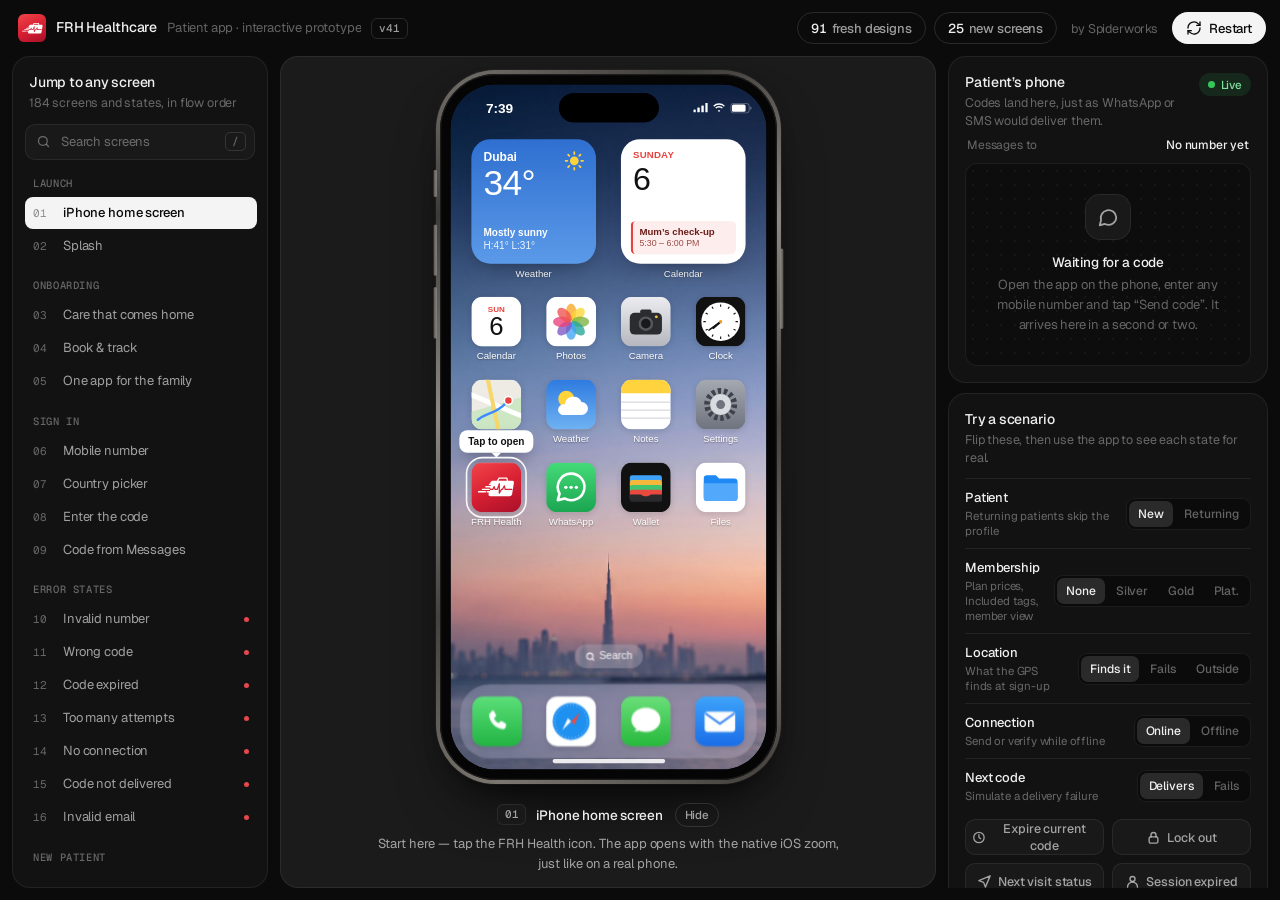
==== index.html @ a9e59762 "Publish FRH prototype Final v41" ====
<!doctype html>
<html lang="en">
<head>
<meta charset="utf-8">
<meta http-equiv="cache-control" content="no-cache, no-store, must-revalidate">
<meta http-equiv="pragma" content="no-cache">
<meta name="viewport" content="width=device-width, initial-scale=1">
<title>FRH Healthcare — Final v41</title>
<meta name="description" content="Final interactive prototype of the FRH Healthcare patient app: the agency design with the necessary items from the client dev-team spec.">
<link rel="icon" href="data:image/svg+xml,%3Csvg xmlns=%22http://www.w3.org/2000/svg%22 viewBox=%220 0 48 48%22%3E%3Crect width=%2248%22 height=%2248%22 rx=%2211%22 fill=%22%23D71F32%22/%3E%3Cg transform=%22translate(5.2 12.6) scale(0.192)%22%3E%3Cpath fill=%22%23fff%22 fill-rule=%22evenodd%22 d=%22M157.39 9.79 L156.94 9.01 L156.3 8.37 L155.73 8.01 L155.31 7.83 L154.43 7.66 L112.8 7.65 L112.14 7.71 L111.5 7.9 L110.91 8.21 L110.56 8.48 L109.97 9.13 L100.57 24.7 L79.36 24.7 L77.84 24.8 L76.32 25.09 L75.56 25.31 L74.82 25.58 L73.36 26.24 L71.98 27.08 L71.32 27.55 L70.09 28.62 L69.51 29.2 L68.48 30.45 L68.02 31.11 L67.22 32.5 L66.6 33.96 L66.36 34.7 L66.02 36.2 L65.25 41 L61.5 41.01 L60.78 41.13 L60.09 41.39 L59.28 41.93 L58.63 42.67 L58.2 43.54 L58.01 44.5 L58.03 45.24 L58.13 45.72 L58.29 46.19 L58.63 46.83 L59.1 47.4 L59.47 47.73 L60.31 48.21 L60.78 48.37 L61.5 48.49 L67.33 48.52 L68.11 48.76 L68.65 49.12 L68.98 49.48 L69.31 50.04 L69.48 50.67 L69.49 51.16 L69.41 51.65 L69.17 52.25 L68.88 52.65 L68.39 53.08 L67.8 53.37 L67 53.5 L42.9 53.5 L42.12 53.58 L41.37 53.8 L40.68 54.17 L39.89 54.86 L39.44 55.5 L39.11 56.21 L38.91 57.24 L38.93 58.02 L39.2 59.03 L39.73 59.94 L40.46 60.67 L41.37 61.2 L42.38 61.47 L61.97 61.5 L61.96 61.55 L64.05 61.55 L64.66 61.61 L65.26 61.79 L65.62 61.97 L66.13 62.33 L66.55 62.78 L66.78 63.12 L67.03 63.69 L67.17 64.29 L67.19 64.91 L67.09 65.52 L66.96 65.91 L66.67 66.45 L66.28 66.93 L65.8 67.32 L65.26 67.61 L64.66 67.79 L64.05 67.85 L77.05 67.85 L83.89 54.23 L84.45 53.61 L85.15 53.16 L85.53 53 L86.15 52.87 L86.98 52.89 L87.58 53.04 L88.32 53.43 L88.93 54 L89.37 54.7 L93.34 67.85 L101.25 67.85 L111.09 39.28 L111.51 38.57 L111.93 38.12 L112.26 37.88 L112.8 37.59 L113.19 37.46 L113.6 37.38 L114.21 37.36 L114.82 37.46 L115.4 37.68 L115.75 37.88 L116.23 38.28 L116.62 38.75 L116.91 39.3 L117.09 39.89 L117.14 40.29 L117.15 79.3 L122.76 69.44 L123.26 68.78 L123.57 68.51 L124.1 68.18 L124.68 67.96 L125.09 67.88 L129.12 67.85 L138.33 50.82 L138.86 50.19 L139.36 49.81 L139.91 49.54 L140.72 49.36 L141.34 49.37 L141.75 49.44 L142.14 49.56 L142.7 49.85 L143.03 50.09 L143.46 50.54 L143.8 51.06 L143.96 51.44 L147.54 67.85 L180.91 67.88 L181.71 68.09 L182.42 68.5 L182.87 68.92 L183.12 69.25 L183.48 69.99 L183.64 70.79 L183.59 71.61 L183.41 72.21 L183.23 72.58 L182.73 73.23 L182.25 73.62 L181.71 73.91 L181.11 74.09 L180.5 74.15 L145 74.15 L144.19 74.05 L143.62 73.83 L142.94 73.39 L142.4 72.78 L142.03 72.06 L139.72 61.49 L133.77 72.5 L133.42 73.02 L133.12 73.33 L132.61 73.71 L132.24 73.9 L131.63 74.09 L131 74.15 L127.33 74.15 L116.63 92.93 L116.09 93.56 L115.41 94.02 L114.63 94.29 L113.8 94.34 L113.19 94.25 L112.61 94.03 L112.09 93.7 L111.78 93.43 L111.38 92.95 L111.18 92.6 L110.96 92.02 L110.86 91.41 L110.85 59.33 L106.41 72.22 L105.99 72.93 L105.41 73.5 L104.89 73.83 L104.11 74.09 L103.5 74.15 L91 74.15 L90.2 74.05 L89.46 73.75 L88.96 73.4 L88.54 72.97 L88.05 72.1 L85.77 64.51 L81.72 72.59 L81.07 73.38 L80.2 73.91 L79.61 74.09 L79 74.15 L59.95 74.15 L62.49 74.19 L63.06 74.28 L63.92 74.67 L64.62 75.32 L64.92 75.81 L65.12 76.34 L65.21 76.91 L65.2 77.48 L65.07 78.04 L64.83 78.56 L64.5 79.03 L64.08 79.42 L63.24 79.87 L62.49 80.01 L49.48 80.03 L48.47 80.3 L47.78 80.67 L47.17 81.17 L46.67 81.78 L46.3 82.47 L46.08 83.22 L46 84 L46.08 84.78 L46.41 85.77 L46.83 86.44 L47.36 87.01 L48 87.46 L48.96 87.86 L49.74 87.99 L57.73 88 L56.42 96.35 L56.38 97.84 L56.43 98.58 L56.53 99.3 L56.89 100.69 L57.43 101.99 L58.15 103.18 L59.05 104.25 L60.1 105.16 L60.67 105.56 L61.28 105.91 L62.58 106.49 L63.97 106.88 L64.69 107 L66.17 107.1 L169.02 107.1 L170.54 107 L172.06 106.71 L172.82 106.49 L174.3 105.91 L175.72 105.16 L176.4 104.72 L177.69 103.73 L178.3 103.18 L179.4 101.99 L179.9 101.35 L180.78 100 L181.16 99.3 L181.78 97.84 L182.03 97.1 L182.36 95.6 L191.87 36.2 L191.96 35.45 L192.01 33.96 L191.85 32.5 L191.7 31.8 L191.25 30.45 L190.95 29.81 L190.23 28.62 L189.33 27.55 L188.29 26.64 L187.1 25.89 L185.81 25.31 L184.42 24.92 L183.69 24.8 L182.21 24.7 L161.37 24.7ZM114.75 14.55 L151.54 14.55 L154.23 24.7 L108.63 24.7ZM61.14 73.97 L62.08 73.69 L62.58 73.38 L63.01 72.98 L63.35 72.5 L63.59 71.96 L63.75 71 L63.69 70.41 L63.52 69.85 L63.24 69.33 L62.87 68.88 L62.08 68.31 L61.53 68.1 L60.95 68.01 L23.05 68.01 L22.1 68.23 L21.58 68.51 L21.13 68.88 L20.76 69.33 L20.48 69.85 L20.26 70.8 L20.28 71.39 L20.41 71.96 L20.65 72.5 L20.99 72.98 L21.42 73.38 L21.92 73.69 L22.47 73.9 L23.05 73.99ZM40.02 87.97 L40.54 87.86 L41.27 87.59 L41.94 87.17 L42.51 86.64 L42.96 86 L43.29 85.29 L43.47 84.52 L43.5 84 L43.47 83.48 L43.29 82.71 L42.96 82 L42.51 81.36 L41.94 80.83 L41.27 80.41 L40.54 80.14 L40.02 80.03 L3.74 80.01 L2.96 80.14 L2.47 80.3 L1.78 80.67 L1.36 80.99 L0.83 81.56 L0.41 82.23 L0.21 82.71 L0.03 83.48 L0.01 84.26 L0.14 85.04 L0.41 85.77 L0.83 86.44 L1.36 87.01 L2 87.46 L2.71 87.79 L3.48 87.97Z%22/%3E%3C/g%3E%3C/svg%3E">
<link rel="preconnect" href="https://fonts.googleapis.com">
<link rel="preconnect" href="https://fonts.gstatic.com" crossorigin>
<link href="https://fonts.googleapis.com/css2?family=Plus+Jakarta+Sans:wght@400;500;600;700;800&family=Geist:wght@400;500;600&family=Geist+Mono:wght@400;500&display=swap" rel="stylesheet">
<link rel="stylesheet" href="css/page.css?f=19">
<link rel="stylesheet" href="css/phone.css?f=19">
<link rel="stylesheet" href="css/app.css?f=19">
<link rel="stylesheet" href="css/flows.css?f=19">
<link rel="stylesheet" href="css/book.css?f=19">
<link rel="stylesheet" href="css/profile.css?f=19">
<link rel="stylesheet" href="css/chat.css?f=19">
<link rel="stylesheet" href="css/system.css?f=19">
<link rel="stylesheet" href="css/dev-auth.css?f=19">
<link rel="stylesheet" href="css/dev-home.css?f=19">
<link rel="stylesheet" href="css/dev-book.css?f=19">
<link rel="stylesheet" href="css/dev-appt.css?f=19">
<link rel="stylesheet" href="css/dev-profile.css?f=19">
<link rel="stylesheet" href="css/dev-member.css?f=19">
<link rel="stylesheet" href="css/dev-changes.css?f=20">
<link rel="stylesheet" href="css/theme-hers.css?f=19">
<link rel="stylesheet" href="css/v15-nav.css?f=19">
<link rel="stylesheet" href="css/v17-voice.css?f=20">
<link rel="stylesheet" href="css/v18-tour.css?f=21">
<link rel="stylesheet" href="css/v19-island.css?f=23">
<link rel="stylesheet" href="css/v20-service.css?f=24">
<link rel="stylesheet" href="css/v21-service.css?f=25">
<link rel="stylesheet" href="css/v22-service.css?f=26">
<link rel="stylesheet" href="css/v24.css?f=28">
<link rel="stylesheet" href="css/v25.css?f=29">
<link rel="stylesheet" href="css/v26.css?f=30">
<link rel="stylesheet" href="css/v27.css?f=31">
<link rel="stylesheet" href="css/v28.css?f=32">
<link rel="stylesheet" href="css/v29.css?f=33">
<link rel="stylesheet" href="css/v30.css?f=34">
<link rel="stylesheet" href="css/v31.css?f=35">
<link rel="stylesheet" href="css/v32.css?f=36">
<link rel="stylesheet" href="css/v33.css?f=37">
<link rel="stylesheet" href="css/v35.css?f=41">
<link rel="stylesheet" href="css/v38.css?f=47">
<link rel="stylesheet" href="css/v39.css?f=49">
<link rel="stylesheet" href="css/v40.css?f=51">
<link rel="stylesheet" href="css/v41.css?f=52">
<link rel="stylesheet" href="css/v34-shell.css?f=44">
</head>
<body>
<header class="topbar">
  <div class="tb-brand">
    <span id="tbIcon"></span>
    <div class="tb-titles">
      <strong>FRH Healthcare</strong>
      <span>Patient app · interactive prototype</span>
    </div>
    <span class="tb-ver">v41</span>
  </div>
  <div class="tb-right">
    <button type="button" id="v24CountBtn" class="tb-chip tb-new" title="Fresh designs to make, excluding duplicates and states"><b>89</b> fresh designs</button>
    <button type="button" id="newScrBtn" class="tb-chip tb-new" title="Every screen and pop-up added after the client dev-team PDF"><b>25</b> new screens</button>
    <span class="tb-meta">by Spiderworks</span>
    <button class="tb-btn" id="restartBtn" type="button"></button>
  </div>
</header>

<main class="stage">
  <aside class="panel-l" id="panelL" aria-label="Screen index"></aside>

  <section class="device-col" aria-label="iPhone prototype">
    <div class="device-fit" id="deviceFit">
      <div class="iphone" id="iphone">
        <span class="hw hw-action"></span><span class="hw hw-volup"></span><span class="hw hw-voldn"></span><span class="hw hw-power"></span>
        <div class="bezel">
          <div class="screen" id="screen">
            <div class="ios-home" id="iosHome"></div>
            <div class="app" id="app"></div>
            <div class="launch" id="launch"></div>
            <div class="sheet-layer" id="sheetLayer"></div>
            <div class="toast" id="toast" role="status" aria-live="polite"></div>
            <div class="kb" id="kb"></div>
            <div class="banner" id="banner" role="button" tabindex="0" aria-label="Incoming message notification"></div>
            <div class="statusbar light" id="statusbar"></div>
            <div class="island"></div>
            <button class="home-ind light" id="homeInd" type="button" aria-label="Go to the iPhone home screen" title="Home screen"></button>
          </div>
        </div>
      </div>
    </div>
    <div class="caption" id="caption"></div>
  </section>

  <aside class="panel" id="panel" aria-label="Prototype controls"></aside>
</main>

<script src="js/icons.js?f=52"></script>
<script src="js/data.js?f=19"></script>
<script src="js/data-book.js?f=19"></script>
<script src="js/data-profile.js?f=19"></script>
<script src="js/data-chat.js?f=19"></script>
<script src="js/core.js?f=43"></script>
<script src="js/screens.js?f=19"></script>
<script src="js/screens-home.js?f=19"></script>
<script src="js/screens-appt.js?f=19"></script>
<script src="js/screens-book.js?f=19"></script>
<script src="js/screens-profile.js?f=19"></script>
<script src="js/screens-chat.js?f=19"></script>
<script src="js/dev-changes.js?f=19"></script>
<script src="js/dev-auth.js?f=19"></script>
<script src="js/dev-home.js?f=19"></script>
<script src="js/dev-book.js?f=36"></script>
<script src="js/dev-appt.js?f=48"></script>
<script src="js/dev-profile.js?f=37"></script>
<script src="js/dev-member.js?f=19"></script>
<script src="js/v15-nav.js?f=19"></script>
<script src="js/v17-voice.js?f=36"></script>
<script src="js/v18-tour.js?f=27"></script>
<script src="js/v19-island.js?f=23"></script>
<script src="js/theme-hers.js?f=19"></script>
<script src="js/v35-notifs.js?f=41"></script>
<script src="js/v38-doctors.js?f=47"></script>
<script src="js/v39-cards.js?f=49"></script>
<script src="js/v40-loc.js?f=51"></script>
<script src="js/panel.js?f=51"></script>
<script src="js/new-screens.js?f=19"></script>
<script src="js/v24-count.js?f=50"></script>
</body>
</html>
---- css/page.css ----
/* ============ Tokens ============ */
:root{
  --red:#D71F32; --red-700:#B3142A; --red-800:#8C1024; --red-900:#5E0C19;
  --red-50:#FFF4F3; --red-100:#FFE4E1; --red-200:#FFC9C4; --red-300:#FF9E96;
  --ink:#1C1214; --ink-2:#4A3B3E; --muted:#7A6A6D; --line:#EEE3E1; --bg:#FFFAF8;
  --ok:#12805A; --ok-bg:#E7F5EE;
  --warn:#8A5300; --warn-bg:#FFF5E3; --warn-line:#F2D59E;
  --wa:#1FA855; --wa-bg:#E6F6EC;
  --font:"Plus Jakarta Sans",-apple-system,BlinkMacSystemFont,"Segoe UI",Roboto,Helvetica,Arial,sans-serif;
  --ios:-apple-system,BlinkMacSystemFont,"SF Pro Text","SF Pro Display","Segoe UI",Roboto,Helvetica,Arial,sans-serif;
  --page:#F4EFEC;
  --r-hero:26px; --r-card:20px; --r-mid:14px; --r-sm:10px;
}
*{box-sizing:border-box}
html,body{margin:0}
body{
  font-family:var(--font);color:var(--ink);background:var(--page);min-height:100vh;
  -webkit-font-smoothing:antialiased;-moz-osx-font-smoothing:grayscale;
  background-image:
    radial-gradient(1100px 620px at 18% -12%,#fff 0%,rgba(255,255,255,0) 62%),
    radial-gradient(900px 520px at 108% 108%,#F6E1DD 0%,rgba(246,225,221,0) 62%);
  background-attachment:fixed;
}
button{font:inherit;color:inherit}
:focus-visible{outline:2px solid var(--red);outline-offset:2px}

/* FRH app icon (used in top bar, iOS home, onboarding) */
.frh-appicon{display:inline-grid;place-items:center;flex:none;border-radius:22.5%;background:linear-gradient(155deg,#F2464A 0%,#D71F32 52%,#A8102A 100%);box-shadow:inset 0 1px 0 rgba(255,255,255,.25)}
.frh-appicon svg{display:block}

/* ============ Top bar ============ */
.topbar{height:68px;display:flex;align-items:center;justify-content:space-between;gap:16px;padding:0 28px;max-width:1320px;margin:0 auto}
.tb-brand{display:flex;align-items:center;gap:12px;min-width:0}
.tb-brand .frh-appicon{box-shadow:0 6px 14px -6px rgba(215,31,50,.6),inset 0 1px 0 rgba(255,255,255,.25)}
.tb-titles{display:flex;flex-direction:column;line-height:1.25;min-width:0}
.tb-titles strong{font-size:16px;font-weight:800;letter-spacing:-.01em}
.tb-titles span{font-size:13px;color:var(--muted);white-space:nowrap;overflow:hidden;text-overflow:ellipsis}
.tb-right{display:flex;align-items:center;gap:12px;flex:none}
.tb-chip{display:inline-flex;align-items:center;gap:8px;height:30px;padding:0 12px;border-radius:99px;background:#fff;border:1px solid rgba(28,18,20,.08);font-size:12.5px;font-weight:700}
.dot-live{width:8px;height:8px;border-radius:50%;background:var(--wa);box-shadow:0 0 0 3px rgba(31,168,85,.18)}
.tb-meta{font-size:12.5px;color:var(--muted)}
.tb-btn{display:inline-flex;align-items:center;gap:8px;height:36px;padding:0 14px;border-radius:12px;border:1px solid rgba(28,18,20,.12);background:#fff;font-weight:700;font-size:13.5px;cursor:pointer;transition:border-color .2s,transform .15s}
.tb-btn:hover{border-color:rgba(28,18,20,.28)}
.tb-btn:active{transform:scale(.97)}

/* ============ Stage ============ */
.stage{display:grid;grid-template-columns:minmax(0,1fr) 404px;gap:36px;max-width:1320px;margin:0 auto;padding:4px 28px 48px;align-items:start}
.device-col{display:flex;flex-direction:column;align-items:center;position:sticky;top:10px}
.device-fit{position:relative;width:calc(429px * var(--s,1));height:calc(888px * var(--s,1))}
.caption{margin-top:16px;max-width:470px;text-align:center;min-height:70px;padding:0 8px}
.cap-top{display:inline-flex;align-items:center;gap:8px;font-size:13px;font-weight:800;color:var(--ink)}
.cap-num{font-variant-numeric:tabular-nums;color:var(--red);background:var(--red-50);border-radius:6px;padding:2px 6px;font-size:11.5px}
.cap-note{margin:6px 0 0;font-size:13.5px;line-height:1.55;color:var(--ink-2)}

/* ============ Panel ============ */
.panel{display:flex;flex-direction:column;gap:16px;padding-top:4px}
.card{background:#fff;border-radius:22px;border:1px solid rgba(28,18,20,.07);box-shadow:0 1px 2px rgba(28,18,20,.04),0 18px 40px -26px rgba(60,20,25,.28);padding:18px}
.card-h{display:flex;align-items:center;gap:11px;margin-bottom:14px}
.card-h h2{font-size:15px;margin:0;font-weight:800;letter-spacing:-.01em}
.card-h p{margin:2px 0 0;font-size:12.5px;color:var(--muted);line-height:1.4}
.card-ic{width:36px;height:36px;border-radius:12px;display:grid;place-items:center;flex:none}
.card-ic.green{background:var(--wa-bg);color:#137A3E}
.card-ic.red{background:var(--red-50);color:var(--red)}
.card-ic.ink{background:#F3EEEC;color:var(--ink-2)}
.card-h .live{margin-left:auto;display:inline-flex;align-items:center;gap:6px;font-size:11.5px;font-weight:800;color:#137A3E;background:var(--wa-bg);padding:4px 9px;border-radius:99px}
.card-h .live i{width:7px;height:7px;border-radius:50%;background:var(--wa);animation:blink 1.6s ease-in-out infinite}
@keyframes blink{50%{opacity:.25}}

/* Inbox */
.inbox-to{display:flex;align-items:center;justify-content:space-between;font-size:12px;color:var(--muted);margin:-4px 0 10px;padding:0 2px}
.inbox-to b{color:var(--ink);font-weight:700;font-variant-numeric:tabular-nums}
.thread{border-radius:16px;padding:12px;min-height:200px;max-height:372px;overflow:auto;display:flex;flex-direction:column;gap:10px;
  background:#F3ECE5 radial-gradient(rgba(120,90,70,.08) 1px,transparent 1.2px) 0 0/14px 14px;scroll-behavior:smooth}
.thread-empty{margin:auto;text-align:center;color:var(--muted);font-size:13px;line-height:1.55;padding:18px 14px;max-width:290px}
.thread-empty .te-ic{width:46px;height:46px;border-radius:15px;background:#fff;display:grid;place-items:center;margin:0 auto 12px;color:var(--ink-2);box-shadow:0 8px 18px -12px rgba(0,0,0,.35)}
.thread-empty b{display:block;color:var(--ink);font-size:13.5px;margin-bottom:2px}
.thread-day{align-self:center;font-size:11px;font-weight:700;color:#8D7C77;background:rgba(255,255,255,.75);padding:3px 9px;border-radius:7px}
.msg{background:#fff;border-radius:4px 16px 16px 16px;padding:10px 12px 12px;box-shadow:0 1px 1px rgba(0,0,0,.07),0 6px 14px -12px rgba(0,0,0,.3);position:relative;animation:msgIn .5s cubic-bezier(.2,.9,.3,1.15) both}
@keyframes msgIn{from{opacity:0;transform:translateY(10px) scale(.97)}to{opacity:1;transform:none}}
.msg-meta{display:flex;align-items:center;gap:6px;font-size:11.5px;color:var(--muted);margin-bottom:6px}
.ch-tag{display:inline-flex;align-items:center;gap:4px;height:20px;padding:0 7px;border-radius:6px;font-weight:800;font-size:10.5px;letter-spacing:.02em}
.ch-tag.wa{background:var(--wa-bg);color:#137A3E}
.ch-tag.sms{background:#EAF0FA;color:#2F5597}
.msg-from{font-weight:700;color:var(--ink);font-size:12px}
.msg-time{margin-left:auto;font-variant-numeric:tabular-nums}
.msg-body{font-size:13px;line-height:1.5;color:var(--ink-2)}
.msg-body strong{color:var(--ink)}
.msg-foot{font-size:11.5px;color:var(--muted);margin-top:4px}
.msg-code{display:flex;align-items:center;justify-content:space-between;gap:10px;margin:10px 0 0;padding:10px 12px;border-radius:12px;background:var(--red-50);border:1px solid #FBE0DC}
.msg-code b{font-size:27px;letter-spacing:.24em;font-weight:800;font-variant-numeric:tabular-nums;color:var(--ink);line-height:1}
.msg-exp{font-size:11.5px;color:var(--muted);text-align:right;font-variant-numeric:tabular-nums;white-space:nowrap}
.msg-exp .bar{display:block;width:74px;height:3px;border-radius:2px;background:#F0DCD9;overflow:hidden;margin:5px 0 0 auto}
.msg-exp .bar i{display:block;height:100%;background:var(--red);transform-origin:left;transition:transform 1s linear}
.msg-actions{display:flex;gap:8px;margin-top:10px}
.mbtn{flex:1;height:36px;border-radius:10px;border:1px solid var(--line);background:#fff;font-weight:700;font-size:12.5px;display:inline-flex;align-items:center;justify-content:center;gap:6px;cursor:pointer;transition:background .2s,transform .15s}
.mbtn:hover{background:#FCF8F7}
.mbtn:active{transform:scale(.97)}
.mbtn.primary{background:var(--red);border-color:var(--red);color:#fff}
.mbtn.primary:hover{background:var(--red-700)}
.mbtn:disabled{opacity:.4;cursor:default;transform:none}
.msg.dim{opacity:.6}
.msg.dim .msg-code b{text-decoration:line-through;text-decoration-thickness:2px;color:var(--muted)}
.msg-state{font-size:10.5px;font-weight:800;padding:2px 7px;border-radius:6px;background:#F1ECEA;color:var(--muted);letter-spacing:.02em}
.msg-state.used{background:var(--ok-bg);color:var(--ok)}
.msg-state.expired{background:var(--warn-bg);color:var(--warn)}
.msg.sys{align-self:center;background:#FFF5E3;color:var(--warn);font-size:12px;font-weight:700;border-radius:10px;padding:7px 11px;display:flex;align-items:center;gap:6px}
.msg.sys.bad{background:#FDECEA;color:var(--red-800)}
.msg.pending{align-self:flex-start;display:flex;gap:4px;padding:12px 14px}
.msg.pending i{width:7px;height:7px;border-radius:50%;background:#C9BAB6;animation:typing 1s infinite}
.msg.pending i:nth-child(2){animation-delay:.15s}.msg.pending i:nth-child(3){animation-delay:.3s}
@keyframes typing{0%,60%,100%{transform:none;opacity:.5}30%{transform:translateY(-4px);opacity:1}}

/* Scenarios */
.scn-row{display:flex;align-items:center;justify-content:space-between;gap:12px;padding:10px 0;border-top:1px solid #F3ECEA}
.scn-row:first-of-type{border-top:0;padding-top:2px}
.scn-lbl{font-size:13px;font-weight:700}
.scn-lbl small{display:block;font-weight:500;color:var(--muted);font-size:11.5px;margin-top:1px}
.seg{display:inline-flex;background:#F4EEEC;border-radius:10px;padding:3px;gap:2px;flex:none}
.seg button{border:0;background:transparent;height:28px;padding:0 10px;border-radius:8px;font-size:12.5px;font-weight:700;color:var(--muted);cursor:pointer;transition:background .2s,color .2s}
.seg button.on{background:#fff;color:var(--ink);box-shadow:0 1px 2px rgba(0,0,0,.08),0 2px 8px -4px rgba(0,0,0,.2)}
.seg button.on.bad{color:var(--red)}
.scn-actions{display:flex;gap:8px;margin-top:6px}
.scn-actions button{flex:1;height:36px;border-radius:10px;border:1px dashed #E2CFCB;background:#FFFBFA;font-size:12.5px;font-weight:700;cursor:pointer;display:inline-flex;align-items:center;justify-content:center;gap:6px;color:var(--ink-2);transition:background .2s,border-color .2s}
.scn-actions button:hover{background:var(--red-50);border-color:var(--red-200);color:var(--red-800)}
.scn-tip{margin:12px 0 0;font-size:12px;color:var(--muted);line-height:1.5;display:flex;gap:7px}
.scn-tip svg{flex:none;margin-top:1px;color:#B7A5A2}

/* Screen index */
.scr-group+.scr-group{margin-top:12px}
.scr-group h3{font-size:10.5px;letter-spacing:.09em;text-transform:uppercase;color:var(--muted);margin:0 0 7px;font-weight:800}
.scr-items{display:grid;grid-template-columns:1fr 1fr;gap:6px}
.scr-item{display:flex;align-items:center;gap:7px;text-align:left;border:1px solid #F0E6E4;background:#fff;border-radius:10px;padding:7px 9px;font-size:12.5px;font-weight:600;cursor:pointer;color:var(--ink-2);min-height:36px;line-height:1.25;transition:background .2s,border-color .2s,color .2s}
.scr-item .n{font-variant-numeric:tabular-nums;font-size:10.5px;font-weight:800;color:#B9A9AB;min-width:17px}
.scr-item .e{width:6px;height:6px;border-radius:50%;background:var(--red-300);margin-left:auto;flex:none}
.scr-item:hover{border-color:#E4CFCC;background:#FFFBFA}
.scr-item.on{background:var(--red);border-color:var(--red);color:#fff}
.scr-item.on .n{color:rgba(255,255,255,.72)}
.scr-item.on .e{background:#fff}

/* ============ Responsive ============ */
@media (max-width:1140px){
  .stage{grid-template-columns:minmax(0,1fr) 360px;gap:24px}
  .tb-meta{display:none}
}
@media (max-width:880px){
  .stage{grid-template-columns:1fr;padding:0 16px 40px}
  .device-col{position:static}
  .panel{max-width:540px;width:100%;margin:0 auto}
  .topbar{padding:0 16px}
  .tb-chip{display:none}
}
@media (prefers-reduced-motion:reduce){
  *,*::before,*::after{animation-duration:.01ms!important;animation-iteration-count:1!important;transition-duration:.01ms!important}
}
---- css/phone.css ----
/* ============ iPhone 15 Pro frame (393 x 852 pt screen) ============ */
.iphone{position:absolute;left:0;top:0;width:429px;height:888px;transform:scale(var(--s,1));transform-origin:0 0;border-radius:74px;padding:5px;
  background:linear-gradient(150deg,#77736e 0%,#3d3b38 16%,#8e8984 38%,#44413e 60%,#7b766f 82%,#3f3c39 100%);
  box-shadow:0 0 0 1px rgba(0,0,0,.35),0 60px 100px -46px rgba(80,20,30,.6),0 30px 60px -32px rgba(0,0,0,.4)}
.bezel{width:100%;height:100%;border-radius:69px;background:#050505;padding:13px;box-shadow:inset 0 0 0 1.5px #1d1d1d}
.screen{position:relative;width:393px;height:852px;border-radius:56px;overflow:hidden;background:#000;isolation:isolate;font-family:var(--ios);-webkit-user-select:none;user-select:none;cursor:default;-webkit-tap-highlight-color:transparent}
.hw{position:absolute;width:4px;border-radius:2px;background:linear-gradient(90deg,#55524e,#8f8a85)}
.hw-action{left:-3px;top:124px;height:34px}
.hw-volup{left:-3px;top:192px;height:64px}
.hw-voldn{left:-3px;top:270px;height:64px}
.hw-power{right:-3px;top:222px;height:100px;background:linear-gradient(270deg,#55524e,#8f8a85)}
.island{position:absolute;top:11px;left:50%;width:124px;height:36px;margin-left:-62px;border-radius:20px;background:#000;z-index:65;pointer-events:none}

/* Status bar */
.statusbar{position:absolute;top:0;left:0;right:0;height:54px;z-index:60;display:flex;justify-content:space-between;align-items:center;pointer-events:none;color:#000;transition:color .3s}
.statusbar.light{color:#fff}
.sb-time{width:136px;text-align:center;font:600 17px/1 var(--ios);letter-spacing:-.01em;padding:4px 0 0 18px;font-variant-numeric:tabular-nums}
.sb-icons{width:136px;display:flex;justify-content:center;align-items:center;gap:6px;padding:4px 14px 0 0}
.sb-icons svg{display:block}
.sb-icons .wifi{transition:opacity .3s}
.statusbar.offline .wifi{opacity:0;width:0;margin-left:-6px}

/* Home indicator */
.home-ind{position:absolute;bottom:8px;left:50%;width:140px;height:5px;margin-left:-70px;border-radius:3px;background:#111;z-index:68;border:0;padding:0;cursor:pointer;opacity:.88;transition:background .3s,opacity .3s}
.home-ind::before{content:"";position:absolute;inset:-14px -24px}
.home-ind.light{background:#fff}
.home-ind:hover{opacity:1}

/* ============ iOS home screen ============ */
.ios-home{position:absolute;inset:0;z-index:1;background:#1c2748 url(../assets/img/wallpaper.jpg) center/cover no-repeat;transition:transform .55s cubic-bezier(.3,.9,.25,1),filter .55s;transform-origin:50% 50%}
.ios-home.zoomed{transform:scale(1.14);filter:blur(3px) brightness(.82)}
.ios-widgets{position:absolute;top:68px;left:26px;right:26px;display:flex;justify-content:space-between}
.wg{display:flex;flex-direction:column;align-items:center;gap:6px}
.w{width:155px;height:155px;border-radius:24px;padding:14px 15px;position:relative;overflow:hidden;box-shadow:0 10px 26px -14px rgba(0,0,0,.5);text-align:left}
.w-weather{background:linear-gradient(180deg,#2f6fd0 0%,#5b9ae8 100%);color:#fff}
.w-weather .wc{font:600 15px/1.1 var(--ios)}
.w-weather .wt{font:300 44px/1 var(--ios);margin-top:2px;letter-spacing:-.02em}
.w-weather .wd{position:absolute;left:15px;bottom:14px;font:600 12.5px/1.3 var(--ios)}
.w-weather .wd span{display:block;font-weight:500;opacity:.9}
.w-weather .sun{position:absolute;right:14px;top:14px}
.w-cal{background:#fff;color:#111}
.w-cal .cd{font:700 12px/1 var(--ios);color:#E8423C;letter-spacing:.02em;text-transform:uppercase}
.w-cal .cn{font:300 40px/1 var(--ios);margin-top:3px;letter-spacing:-.02em}
.w-cal .ev{position:absolute;left:12px;right:12px;bottom:12px;border-left:3px solid #E8423C;background:#FDEDEC;border-radius:6px;padding:6px 8px;font:600 12px/1.25 var(--ios);color:#6b1d1a}
.w-cal .ev span{display:block;font-weight:500;color:#9a4a45;font-size:11px}
.wg .lbl,.ios-app .lbl{font:500 12px/1.1 var(--ios);color:#fff;text-shadow:0 1px 2px rgba(0,0,0,.35);white-space:nowrap}
.ios-grid{position:absolute;top:264px;left:26px;right:26px;display:grid;grid-template-columns:repeat(4,62px);justify-content:space-between;row-gap:22px}
.ios-app{display:flex;flex-direction:column;align-items:center;gap:6px;width:62px;border:0;background:none;padding:0;cursor:pointer;position:relative}
.ios-app .ico{width:62px;height:62px;border-radius:14px;overflow:hidden;display:grid;place-items:center;position:relative;box-shadow:0 2px 8px rgba(0,0,0,.14);transition:filter .15s,transform .15s}
.ios-app:active .ico{filter:brightness(.75);transform:scale(.96)}
.ios-app .ico .frh-appicon{width:100%!important;height:100%!important;border-radius:0}
.ios-app.frh{z-index:2}
.ios-app.frh .ring{position:absolute;left:-7px;top:-7px;width:76px;height:76px;border-radius:21px;border:2px solid rgba(255,255,255,.95);animation:ring 1.9s ease-out infinite;pointer-events:none}
@keyframes ring{0%{transform:scale(.86);opacity:1}100%{transform:scale(1.22);opacity:0}}
.tap-hint{position:absolute;bottom:calc(100% + 12px);left:50%;background:#fff;color:#111;font:600 12.5px/1 var(--ios);padding:8px 11px;border-radius:10px;white-space:nowrap;box-shadow:0 10px 22px -8px rgba(0,0,0,.55);animation:bob 1.6s ease-in-out infinite;pointer-events:none;transform:translateX(-50%)}
.tap-hint::after{content:"";position:absolute;top:100%;left:50%;margin-left:-6px;border:6px solid transparent;border-top-color:#fff}
@keyframes bob{0%,100%{transform:translate(-50%,0)}50%{transform:translate(-50%,-4px)}}
.ios-search{position:absolute;bottom:126px;left:50%;transform:translateX(-50%);height:30px;padding:0 13px;border-radius:15px;background:rgba(255,255,255,.2);-webkit-backdrop-filter:blur(20px);backdrop-filter:blur(20px);color:#fff;font:500 13px/30px var(--ios);display:flex;align-items:center;gap:5px}
.ios-dock{position:absolute;left:12px;right:12px;bottom:14px;height:92px;border-radius:36px;background:rgba(255,255,255,.18);-webkit-backdrop-filter:blur(26px) saturate(1.6);backdrop-filter:blur(26px) saturate(1.6);display:flex;justify-content:space-between;align-items:center;padding:0 15px}
.ios-dock .ios-app .lbl{display:none}

/* ============ App launch ============ */
.launch{position:absolute;z-index:20;display:none;overflow:hidden;pointer-events:none;background:linear-gradient(160deg,#E7353F 0%,#D71F32 45%,#A30F28 100%)}
.launch .lm{position:absolute;left:50%;top:50%;width:66%;max-width:96px;aspect-ratio:1/1;transform:translate(-50%,-50%)}
.launch .lm svg{width:100%;height:100%;display:block}

/* ============ Keyboard ============ */
.kb{position:absolute;left:0;right:0;bottom:0;z-index:40;background:rgba(208,211,218,.95);-webkit-backdrop-filter:blur(30px);backdrop-filter:blur(30px);transform:translateY(102%);transition:transform .34s cubic-bezier(.2,.85,.25,1);font-family:var(--ios);padding-bottom:28px}
.kb.show{transform:none}
.kb-sug{height:44px;display:flex;align-items:center;justify-content:center;padding:0 8px}
.kb-sug button{border:0;background:transparent;font:400 16px/1.1 var(--ios);color:#000;min-height:38px;padding:3px 16px;border-radius:9px;cursor:pointer;display:flex;flex-direction:column;align-items:center;justify-content:center;gap:1px;animation:sugIn .3s ease both}
.kb-sug button small{font-size:11px;color:#62666d;font-weight:400}
.kb-sug button b{font-weight:600;letter-spacing:.06em}
.kb-sug button:hover{background:rgba(255,255,255,.55)}
@keyframes sugIn{from{opacity:0;transform:translateY(4px)}to{opacity:1;transform:none}}
.kb-num{display:grid;grid-template-columns:repeat(3,1fr);gap:7px 6px;padding:0 6px 4px}
.k{height:46px;border:0;border-radius:6px;background:#fff;box-shadow:0 1px 0 rgba(0,0,0,.28);display:flex;flex-direction:column;align-items:center;justify-content:center;font:400 25px/1 var(--ios);color:#000;cursor:pointer;padding:0;transition:background .08s}
.k small{font-size:10px;font-weight:700;letter-spacing:.16em;margin-top:2px;padding-left:.16em}
.k.blank{background:transparent;box-shadow:none;cursor:default}
.k.fn{background:transparent;box-shadow:none}
.k:active,.k.pressed{background:#B3B8C1}
.k.fn:active,.k.fn.pressed{background:rgba(255,255,255,.55)}
.kb-q{padding:2px 3px 0}
.kb-row{display:flex;justify-content:center;gap:6px;margin-bottom:11px}
.kq{height:42px;flex:0 0 32.6px;border:0;border-radius:5px;background:#fff;box-shadow:0 1px 0 rgba(0,0,0,.28);font:400 22px/1 var(--ios);color:#000;cursor:pointer;padding:0;display:flex;align-items:center;justify-content:center;transition:background .08s}
.kq.fn{background:#ABB1BB;flex-basis:44px;font-size:15px}
.kq.fn.on{background:#fff}
.kq.space{flex:1 1 auto;font-size:15px}
.kq.ret{flex-basis:88px;font-size:15px}
.kq.sym{flex-basis:44px;font-size:18px}
.kq:active,.kq.pressed{background:#B3B8C1}
.kq.fn:active,.kq.fn.pressed{background:#fff}
.kb-foot{height:30px;display:flex;justify-content:space-between;align-items:flex-start;padding:0 26px;color:#50555c}

/* ============ Notification banner ============ */
.banner{position:absolute;top:56px;left:9px;right:9px;z-index:70;display:flex;gap:11px;align-items:flex-start;padding:12px 14px;border-radius:24px;background:rgba(247,247,249,.9);-webkit-backdrop-filter:blur(26px) saturate(1.8);backdrop-filter:blur(26px) saturate(1.8);box-shadow:0 14px 36px -10px rgba(0,0,0,.38);transform:translateY(calc(-100% - 70px));visibility:hidden;transition:transform .55s cubic-bezier(.2,1,.3,1.06),visibility 0s linear .55s;cursor:pointer;font-family:var(--ios)}
.banner.show{transform:none;visibility:visible;transition:transform .55s cubic-bezier(.2,1,.3,1.06),visibility 0s}
.bn-ic{width:38px;height:38px;border-radius:9px;flex:none;display:grid;place-items:center;color:#fff}
.bn-ic.wa{background:linear-gradient(180deg,#3DD570,#1DA851)}
.bn-ic.sms{background:linear-gradient(180deg,#6BDD6F,#2EBC3B)}
.bn-main{flex:1;min-width:0}
.bn-top{display:flex;justify-content:space-between;align-items:baseline;gap:8px;font:600 15px/1.2 var(--ios);color:#000}
.bn-top span{font-weight:400;font-size:13px;color:#6d6d72}
.bn-txt{font:400 14.5px/1.32 var(--ios);color:#111;margin-top:2px}
.bn-hint{display:inline-flex;align-items:center;gap:5px;font:600 12px/1 var(--ios);color:var(--red);margin-top:7px}

/* ============ Toast ============ */
.toast{position:absolute;left:18px;right:18px;bottom:108px;z-index:35;background:rgba(28,18,20,.94);color:#fff;font:600 14px/1.38 var(--font);padding:13px 16px;border-radius:16px;display:flex;align-items:center;gap:10px;opacity:0;transform:translateY(16px);transition:opacity .3s,transform .35s cubic-bezier(.2,.9,.3,1.2);pointer-events:none}
.toast.show{opacity:1;transform:none}
.toast svg{flex:none;color:#FF9E96}
---- css/app.css ----
/* ============ FRH app shell ============ */
.app{position:absolute;inset:0;z-index:10;background:var(--bg);font-family:var(--font);color:var(--ink);opacity:0;pointer-events:none;overflow:hidden;--kb:0px}
.app.on{opacity:1;pointer-events:auto}
.scr{position:absolute;inset:0;display:flex;flex-direction:column;background:var(--bg);padding-top:54px}
.scr-body{flex:1;overflow-y:auto;overflow-x:hidden;scrollbar-width:none;padding:0 24px 16px}
.scr-body::-webkit-scrollbar{display:none}
.scr-foot{flex:none;padding:10px 24px calc(max(var(--kb),34px) + 12px);transition:padding-bottom .34s cubic-bezier(.2,.85,.25,1)}
.scr.in-r{animation:inR .44s cubic-bezier(.2,.8,.2,1) both;z-index:2}
.scr.out-l{animation:outL .44s cubic-bezier(.2,.8,.2,1) both}
.scr.in-l{animation:inL .44s cubic-bezier(.2,.8,.2,1) both}
.scr.out-r{animation:outR .44s cubic-bezier(.2,.8,.2,1) both;z-index:2}
.scr.in-f{animation:inF .42s ease both;z-index:2}
.scr.out-f{animation:outF .42s ease both}
@keyframes inR{from{transform:translateX(100%);box-shadow:-20px 0 40px rgba(0,0,0,.08)}to{transform:none}}
@keyframes outL{to{transform:translateX(-28%);filter:brightness(.97)}}
@keyframes inL{from{transform:translateX(-28%)}to{transform:none}}
@keyframes outR{to{transform:translateX(100%)}}
@keyframes inF{from{opacity:0;transform:scale(1.015)}to{opacity:1;transform:none}}
@keyframes outF{to{opacity:0}}

/* Nav + type */
.nav{height:52px;display:flex;align-items:center;justify-content:space-between;padding:0 16px;flex:none}
.nav-btn{width:40px;height:40px;border-radius:50%;background:#fff;border:1px solid var(--line);display:grid;place-items:center;cursor:pointer;color:var(--ink);transition:transform .15s}
.nav-btn:active{transform:scale(.94)}
.nav-link{border:0;background:none;color:var(--red);font-weight:700;font-size:14.5px;cursor:pointer;padding:8px 4px}
.nav-step{font-size:12.5px;font-weight:700;color:var(--muted)}
.eyebrow{display:inline-flex;align-items:center;gap:6px;font-size:11.5px;font-weight:800;letter-spacing:.08em;text-transform:uppercase;color:var(--red);margin:4px 0 10px}
.h1{font-size:29px;line-height:1.14;font-weight:800;letter-spacing:-.025em;margin:0;color:var(--ink)}
.h1 em{font-style:normal;color:var(--red)}
.lead{font-size:15px;line-height:1.55;color:var(--muted);margin:10px 0 0}
.lead b{color:var(--ink);font-weight:700;white-space:nowrap}
.link{color:var(--red);font-weight:700;border:0;background:none;padding:0;cursor:pointer;font-size:inherit;font-family:inherit}
.link:disabled{color:var(--muted);cursor:default}

/* Buttons */
.btn{height:56px;border-radius:18px;font-weight:700;font-size:16.5px;display:flex;align-items:center;justify-content:center;gap:10px;width:100%;border:0;cursor:pointer;transition:transform .15s,background .25s,box-shadow .25s,color .25s;font-family:var(--font)}
.btn:active{transform:scale(.98)}
.btn-primary{background:var(--red);color:#fff;box-shadow:0 12px 26px -12px rgba(215,31,50,.75),inset 0 1px 0 rgba(255,255,255,.2)}
.btn-primary.off{background:#EBCFCB;box-shadow:none;cursor:default;transform:none}
.btn-secondary{background:#fff;color:var(--ink);border:1px solid var(--line)}
.btn-ghost{background:transparent;color:var(--red);height:46px}
.btn.loading{pointer-events:none}
.spin{width:19px;height:19px;border:2.5px solid rgba(255,255,255,.35);border-top-color:#fff;border-radius:50%;animation:spin .75s linear infinite;flex:none}
.spin.dark{border-color:rgba(215,31,50,.18);border-top-color:var(--red)}
.spin.sm{width:15px;height:15px;border-width:2px}
@keyframes spin{to{transform:rotate(360deg)}}
.shake{animation:shake .45s cubic-bezier(.36,.07,.19,.97) both}
@keyframes shake{10%,90%{transform:translateX(-2px)}20%,80%{transform:translateX(4px)}30%,50%,70%{transform:translateX(-7px)}40%,60%{transform:translateX(7px)}}
.caret{display:inline-block;width:2px;height:26px;background:var(--red);margin-left:1px;border-radius:1px;animation:caret 1.05s steps(1) infinite;vertical-align:middle;flex:none}
@keyframes caret{50%{opacity:0}}

/* ============ Splash ============ */
.scr.splash{background:radial-gradient(120% 70% at 50% 40%,#E8363F 0%,#D71F32 46%,#9E0E26 100%);padding:0;align-items:center;justify-content:center;color:#fff}
.sp-center{display:flex;flex-direction:column;align-items:center;margin-top:-30px}
.sp-mark{width:96px;height:96px;display:block}
.sp-mark .m-roof{stroke-dasharray:40;stroke-dashoffset:40;animation:draw .7s .15s cubic-bezier(.6,0,.2,1) forwards}
.sp-mark .m-cross{transform-box:fill-box;transform-origin:center;transform:scale(0);animation:pop .55s .6s cubic-bezier(.3,1.6,.5,1) forwards}
@keyframes draw{to{stroke-dashoffset:0}}
@keyframes pop{to{transform:scale(1)}}
.sp-word{margin-top:18px;font-weight:800;font-size:42px;letter-spacing:.05em;line-height:1;opacity:0;animation:rise .6s .85s cubic-bezier(.2,.8,.2,1) forwards;padding-left:.05em}
.sp-sub{margin-top:9px;font-weight:600;font-size:12px;letter-spacing:.46em;text-transform:uppercase;opacity:0;animation:rise .6s 1s cubic-bezier(.2,.8,.2,1) forwards;padding-left:.46em;color:rgba(255,255,255,.9)}
.sp-tag{position:absolute;bottom:70px;left:0;right:0;text-align:center;font-size:15px;font-weight:600;opacity:0;animation:rise .6s 1.25s forwards;color:rgba(255,255,255,.85)}
@keyframes rise{from{opacity:0;transform:translateY(10px)}to{opacity:1;transform:none}}

/* ============ Onboarding ============ */
.onb-top{display:flex;justify-content:space-between;align-items:center;padding:4px 20px 0 22px;height:46px;flex:none}
.brandline{display:flex;align-items:center;gap:8px;font-weight:800;font-size:17px;letter-spacing:.03em}
.brandline .frh-appicon{border-radius:9px}
.brandline span{font-weight:600;font-size:11px;letter-spacing:.3em;color:var(--muted);text-transform:uppercase;margin-left:-2px}
.onb-skip{border:0;background:rgba(28,18,20,.05);color:var(--ink-2);font-weight:700;font-size:13.5px;height:32px;padding:0 14px;border-radius:99px;cursor:pointer;transition:opacity .3s}
.onb-skip.hide{opacity:0;pointer-events:none}
.onb-view{flex:1;overflow:hidden;position:relative;touch-action:pan-y;cursor:grab}
.onb-view:active{cursor:grabbing}
.onb-track{display:flex;height:100%;transition:transform .5s cubic-bezier(.2,.8,.2,1)}
.onb-track.drag{transition:none}
.slide{flex:0 0 100%;height:100%;display:flex;flex-direction:column;padding:12px 24px 0}
.arch-wrap{position:relative;width:300px;height:372px;margin:10px auto 0;flex:none}
.arch-wrap::before{content:"";position:absolute;inset:-9px;border:1.5px solid var(--red-200);border-radius:159px 159px 34px 34px}
.arch{position:absolute;inset:0;border-radius:150px 150px 26px 26px;overflow:hidden;background:#EADAD5}
.arch img{width:100%;height:100%;object-fit:cover;display:block;transform:scale(1.07);transition:transform 1.4s cubic-bezier(.2,.8,.2,1);pointer-events:none;-webkit-user-drag:none}
.slide.cur .arch img{transform:none}
.fchip{position:absolute;background:#fff;border-radius:16px;padding:9px 13px 9px 9px;box-shadow:0 14px 30px -14px rgba(70,15,25,.5),0 1px 2px rgba(0,0,0,.05);display:flex;align-items:center;gap:9px;font-size:12.5px;font-weight:700;line-height:1.2;opacity:0;transform:translateY(10px) scale(.96);transition:opacity .45s,transform .55s cubic-bezier(.2,.9,.3,1.25);white-space:nowrap}
.fchip small{display:block;font-weight:500;color:var(--muted);font-size:11px;margin-top:2px}
.fchip .ci{width:30px;height:30px;border-radius:10px;background:var(--red-50);color:var(--red);display:grid;place-items:center;flex:none}
.slide.cur .fchip{opacity:1;transform:none;transition-delay:.25s}
.slide.cur .fchip.d2{transition-delay:.4s}
.slide.cur .fchip.d3{transition-delay:.55s}
.slide.cur .fchip.d4{transition-delay:.7s}
.pill-live{padding:7px 12px;font-size:12px;border-radius:99px;gap:7px}
.pill-live i{width:7px;height:7px;border-radius:50%;background:var(--wa);box-shadow:0 0 0 3px rgba(31,168,85,.18)}
.eta{left:12px;right:12px;bottom:12px;padding:11px;border-radius:18px;display:block;white-space:normal}
.eta-row{display:flex;align-items:center;gap:10px}
.eta img{width:40px;height:40px;border-radius:50%;object-fit:cover;flex:none}
.eta-t{flex:1;font-size:13px;min-width:0}
.eta-min{font-size:12px;font-weight:800;color:var(--red);background:var(--red-50);padding:6px 9px;border-radius:10px;white-space:nowrap;font-variant-numeric:tabular-nums}
.eta-track{display:flex;align-items:center;gap:5px;margin-top:10px}
.eta-track i{height:4px;border-radius:2px;background:var(--red);flex:1}
.eta-track i.off{background:#F0E3E1}
.eta-track i.half{background:linear-gradient(90deg,var(--red) 0 60%,#F0E3E1 60%)}
.eta-steps{display:flex;justify-content:space-between;font-size:10.5px;font-weight:700;color:var(--muted);margin-top:6px}
.eta-steps b{color:var(--red)}
.svc-pills{position:absolute;left:10px;right:10px;bottom:12px;display:flex;flex-wrap:wrap;justify-content:center;gap:6px}
.svc-pills .fchip{position:static;padding:6px 12px 6px 6px;border-radius:99px;font-size:12px;gap:7px}
.svc-pills .fchip .ci{width:26px;height:26px;border-radius:50%}
.svc-pills .fchip.hot{background:var(--red);color:#fff}
.svc-pills .fchip.hot .ci{background:rgba(255,255,255,.2);color:#fff}
.slide-txt{margin-top:28px}
.slide-txt .h1{font-size:28px}
.slide-txt .lead{font-size:15px;margin-top:10px}
.onb-foot{display:flex;align-items:center;gap:16px;padding:12px 24px 46px;flex:none}
.dots{display:flex;gap:6px;flex:none;overflow:hidden;transition:max-width .4s,opacity .3s;max-width:120px}
.dots button{height:6px;width:6px;border-radius:3px;background:var(--red-200);border:0;padding:0;cursor:pointer;transition:width .35s cubic-bezier(.2,.8,.2,1),background .3s}
.dots button.on{width:26px;background:var(--red)}
.onb-foot.last .dots{max-width:0;opacity:0}
.onb-cta{margin-left:auto;width:156px;transition:width .45s cubic-bezier(.2,.8,.2,1)}
.onb-foot.last .onb-cta{width:100%}

/* ============ Phone number ============ */
.pf{display:flex;align-items:center;height:64px;border-radius:18px;background:#fff;border:1.5px solid var(--line);margin-top:24px;transition:border-color .2s,box-shadow .2s}
.pf.focus{border-color:var(--ink);box-shadow:0 0 0 4px rgba(28,18,20,.05)}
.pf.error{border-color:var(--red);box-shadow:0 0 0 4px rgba(215,31,50,.1)}
.cc{height:100%;display:flex;align-items:center;gap:7px;padding:0 11px 0 15px;border:0;background:none;cursor:pointer;font-weight:700;font-size:16px;border-right:1.5px solid var(--line);color:var(--ink);border-radius:17px 0 0 17px;flex:none}
.cc:hover{background:#FCF7F6}
.cc .ic{color:var(--muted)}
.flag{display:inline-block;border-radius:3px;overflow:hidden;box-shadow:0 0 0 1px rgba(0,0,0,.08);flex:none;line-height:0}
.flag svg{display:block}
.pf-in{flex:1;display:flex;align-items:center;padding:0 10px 0 14px;font-size:21px;font-weight:700;letter-spacing:.02em;font-variant-numeric:tabular-nums;min-width:0;height:100%;white-space:nowrap;overflow:hidden}
.pf-ph{color:#CDBFBC;font-weight:600}
.pf-clear{width:28px;height:28px;border-radius:50%;background:#F1EAE8;border:0;display:grid;place-items:center;margin-right:14px;cursor:pointer;color:var(--muted);flex:none;transition:opacity .2s}
.pf-clear.hide{opacity:0;pointer-events:none}
.fmsg{display:flex;align-items:flex-start;gap:7px;font-size:13px;line-height:1.45;margin-top:9px;color:var(--red-800);font-weight:600;animation:alertIn .3s ease both}
.fmsg svg{flex:none;margin-top:1px;color:var(--red)}
.chan{margin-top:22px}
.chan-lbl{font-size:13px;font-weight:700;color:var(--ink-2);margin-bottom:9px}
.seg2{display:grid;grid-template-columns:1fr 1fr;gap:8px}
.seg2 button{height:50px;border-radius:14px;border:1.5px solid var(--line);background:#fff;display:flex;align-items:center;justify-content:center;gap:8px;font-weight:700;font-size:14.5px;cursor:pointer;color:var(--ink-2);transition:border-color .2s,background .2s,color .2s}
.seg2 button.on{border-color:var(--red);background:var(--red-50);color:var(--red-800)}
.seg2 .cd{width:22px;height:22px;border-radius:7px;color:#fff;display:grid;place-items:center}
.seg2 .cd.wa{background:var(--wa)}
.seg2 .cd.sms{background:#34C759}
.fine{font-size:12.5px;line-height:1.5;color:var(--muted);margin:16px 0 0}
.fine u{color:var(--ink-2);font-weight:700;text-decoration-color:var(--red-200);text-underline-offset:2px}

/* ============ OTP ============ */
.otp-row{display:flex;gap:12px;margin-top:28px}
.ob{flex:1;height:72px;border-radius:18px;background:#fff;border:1.5px solid var(--line);display:grid;place-items:center;font-size:30px;font-weight:800;font-variant-numeric:tabular-nums;color:var(--ink);transition:border-color .2s,background .2s,box-shadow .2s,color .2s}
.ob.act{border-color:var(--ink);box-shadow:0 0 0 4px rgba(28,18,20,.05)}
.ob.fill{border-color:#DCCDCA}
.ob .caret{height:30px}
.otp-row.err .ob{border-color:var(--red);background:#FFF6F5;color:var(--red-800);box-shadow:none}
.otp-row.ok .ob{border-color:var(--ok);background:var(--ok-bg);color:var(--ok);box-shadow:none}
.otp-row.busy .ob{opacity:.55}
.otp-row.dis .ob{background:#FAF6F5;border-style:dashed}
.otp-status{min-height:24px;margin-top:14px;display:flex;align-items:center;gap:8px;font-size:13.5px;font-weight:600;color:var(--muted)}
.otp-status.ok{color:var(--ok)}
.alert{display:flex;gap:11px;align-items:flex-start;border-radius:16px;padding:13px 14px;margin-top:14px;font-size:13.5px;line-height:1.45;animation:alertIn .35s cubic-bezier(.2,.9,.3,1.2) both}
@keyframes alertIn{from{opacity:0;transform:translateY(-6px)}to{opacity:1;transform:none}}
.alert b{display:block;font-size:14px;margin-bottom:1px}
.alert .a-ic{width:30px;height:30px;border-radius:10px;display:grid;place-items:center;flex:none}
.alert.err{background:#FFF1EF;border:1px solid #F8CFC9;color:var(--red-900)}
.alert.err .a-ic{background:#FFE0DB;color:var(--red)}
.alert.warn{background:var(--warn-bg);border:1px solid var(--warn-line);color:#5C3900}
.alert.warn .a-ic{background:#FFE7BD;color:var(--warn)}
.a-btn{margin-top:10px;height:36px;padding:0 14px;border-radius:11px;border:0;background:#fff;font-weight:800;font-size:13px;display:inline-flex;align-items:center;gap:6px;cursor:pointer;color:var(--ink);box-shadow:0 1px 2px rgba(0,0,0,.1);font-family:var(--font)}
.tries{display:inline-flex;gap:4px;margin-left:4px;vertical-align:1px}
.tries i{width:7px;height:7px;border-radius:50%;background:var(--red)}
.tries i.used{background:#F3C5BF}
.resend{margin-top:18px;font-size:14px;color:var(--muted);display:flex;flex-wrap:wrap;gap:6px 12px;align-items:center;line-height:1.4}
.resend .t{font-variant-numeric:tabular-nums;font-weight:700;color:var(--ink-2)}
.resend .sep{width:4px;height:4px;border-radius:50%;background:#D8CCCA}

/* ============ Locked ============ */
.scr.locked .scr-body{display:flex;flex-direction:column;align-items:center;text-align:center;padding-top:30px}
.lock-badge{position:relative;width:124px;height:124px;display:grid;place-items:center;flex:none}
.lock-badge svg.ring{position:absolute;inset:0;transform:rotate(-90deg)}
.lock-badge svg.ring circle{transition:stroke-dashoffset 1s linear}
.lock-badge .core{width:86px;height:86px;border-radius:30px;background:var(--red-50);color:var(--red);display:grid;place-items:center}
.scr.locked .h1{margin-top:22px;font-size:27px}
.timer-card{margin-top:22px;width:100%;border-radius:22px;background:#fff;border:1px solid var(--line);padding:16px 18px}
.timer-card small{font-size:12.5px;color:var(--muted);font-weight:600}
.timer{font-size:46px;font-weight:800;letter-spacing:-.02em;font-variant-numeric:tabular-nums;margin-top:2px;color:var(--ink);line-height:1.1}
.sos{display:flex;align-items:center;gap:12px;margin-top:12px;width:100%;padding:12px 14px;border-radius:18px;background:#FFF1EF;border:1px solid #F8D5D0;text-align:left;cursor:pointer;font-family:var(--font)}
.sos .si{width:38px;height:38px;border-radius:12px;background:var(--red);color:#fff;display:grid;place-items:center;flex:none}
.sos b{display:block;font-size:14px;color:var(--red-900)}
.sos span{font-size:12.5px;color:var(--red-800)}
.stack{display:flex;flex-direction:column;gap:8px}

/* ============ Sheets ============ */
.sheet-layer{position:absolute;inset:0;z-index:30;pointer-events:none;font-family:var(--font);color:var(--ink)}
.sheet-layer.on{pointer-events:auto}
.sheet-bg{position:absolute;inset:0;background:rgba(24,8,12,.45);opacity:0;transition:opacity .35s}
.sheet-layer.on .sheet-bg{opacity:1}
.sheet{position:absolute;left:8px;right:8px;bottom:8px;background:#fff;border-radius:44px;padding:12px 22px 24px;transform:translateY(115%);transition:transform .48s cubic-bezier(.2,.9,.25,1);text-align:center}
.sheet-layer.on .sheet{transform:none}
.grab{width:36px;height:5px;border-radius:3px;background:#E1D8D6;margin:0 auto 20px}
.sh-ic{width:72px;height:72px;border-radius:24px;display:grid;place-items:center;margin:0 auto 16px}
.sh-ic.red{background:var(--red-50);color:var(--red)}
.sh-ic.ink{background:#F2EDEB;color:var(--ink-2)}
.sheet h2{font-size:22px;font-weight:800;letter-spacing:-.02em;margin:0}
.sheet p{font-size:14.5px;line-height:1.55;color:var(--muted);margin:8px 4px 18px}
.sheet-note{font-size:12.5px;color:var(--red-800);font-weight:700;margin:-6px 0 12px;min-height:18px;display:flex;align-items:center;justify-content:center;gap:6px}
.sheet.tall{left:0;right:0;bottom:0;top:64px;border-radius:28px 28px 0 0;padding:10px 0 0;text-align:left;display:flex;flex-direction:column}
.sheet.tall .grab{margin-bottom:10px}
.sh-head{display:flex;align-items:center;justify-content:space-between;padding:0 20px 8px}
.sh-head h2{font-size:19px}
.cc-list{flex:1;overflow:auto;padding:0 12px 40px;scrollbar-width:none}
.cc-sec{font-size:11px;font-weight:800;letter-spacing:.08em;text-transform:uppercase;color:var(--muted);padding:14px 10px 6px}
.cc-item{display:flex;align-items:center;gap:12px;width:100%;border:0;background:none;padding:12px 10px;border-radius:14px;cursor:pointer;font-size:15px;font-weight:600;text-align:left;color:var(--ink);font-family:var(--font)}
.cc-item:hover{background:#FBF5F4}
.cc-item .dc{margin-left:auto;color:var(--muted);font-weight:600;font-variant-numeric:tabular-nums}
.cc-item.on{background:var(--red-50)}
.cc-item.on .dc{color:var(--red)}

/* ============ Profile ============ */
.tf-lbl{display:flex;justify-content:space-between;align-items:baseline;font-size:13px;font-weight:700;color:var(--ink-2);margin:18px 0 8px}
.tf-lbl span{font-weight:500;color:var(--muted);font-size:12px}
.tf{display:flex;align-items:center;gap:11px;height:56px;border-radius:16px;background:#fff;border:1.5px solid var(--line);padding:0 14px;cursor:text;transition:border-color .2s,box-shadow .2s}
.tf>svg{color:var(--muted);flex:none}
.tf.focus{border-color:var(--ink);box-shadow:0 0 0 4px rgba(28,18,20,.05)}
.tf.error{border-color:var(--red);box-shadow:0 0 0 4px rgba(215,31,50,.1)}
.tf .ok-ic{color:var(--ok);margin-left:auto;flex:none}
.tf-v{flex:1;font-size:16px;font-weight:600;white-space:nowrap;overflow:hidden;min-width:0;display:flex;align-items:center}
.tf-v .ph{color:#BDAFAC;font-weight:500}
.tf-v .caret{height:22px}
.prefs{margin-top:20px;border-radius:18px;background:#fff;border:1px solid var(--line);padding:2px 14px}
.pref{display:flex;align-items:center;gap:12px;padding:12px 0;border-top:1px solid #F4ECEA;cursor:pointer}
.pref:first-child{border-top:0}
.pref-t{flex:1;font-size:14px;font-weight:700;line-height:1.3}
.pref-t small{display:block;font-size:12px;font-weight:500;color:var(--muted);margin-top:2px}
.tog{width:51px;height:31px;border-radius:16px;background:#E4D9D7;position:relative;flex:none;transition:background .25s}
.tog::after{content:"";position:absolute;top:2px;left:2px;width:27px;height:27px;border-radius:50%;background:#fff;box-shadow:0 3px 8px rgba(0,0,0,.18);transition:transform .25s cubic-bezier(.3,1.3,.5,1)}
.tog.on{background:var(--red)}
.tog.on::after{transform:translateX(20px)}
.consent{display:flex;gap:12px;align-items:flex-start;margin-top:16px;cursor:pointer;font-size:13px;line-height:1.5;color:var(--ink-2)}
.cbx{width:24px;height:24px;border-radius:8px;border:1.5px solid #D5C6C3;background:#fff;display:grid;place-items:center;flex:none;color:#fff;transition:background .2s,border-color .2s;margin-top:1px}
.cbx.on{background:var(--red);border-color:var(--red)}
.cbx svg{opacity:0;transform:scale(.6);transition:opacity .2s,transform .2s}
.cbx.on svg{opacity:1;transform:none}
.consent u{color:var(--ink);font-weight:700;text-decoration-color:var(--red-200);text-underline-offset:2px}

/* ============ Success ============ */
.scr.success .scr-body{display:flex;flex-direction:column;align-items:center;justify-content:center;text-align:center}
.ok-badge{width:116px;height:116px;position:relative;flex:none}
.ok-badge svg{width:100%;height:100%;display:block;overflow:visible}
.ok-badge .cir{transform-box:fill-box;transform-origin:center;transform:scale(0);animation:pop .5s .1s cubic-bezier(.3,1.5,.5,1) forwards}
.ok-badge .chk{stroke-dasharray:60;stroke-dashoffset:60;animation:draw .45s .45s ease forwards}
.fmsg.hint{color:var(--muted);font-weight:500}
.fmsg.hint svg{color:var(--ok)}
.ok-badge i{position:absolute;left:50%;top:50%;width:9px;height:9px;margin:-4.5px;border-radius:50%;background:var(--red-300);opacity:0;animation:burst .9s .4s ease-out forwards}
@keyframes burst{0%{opacity:1;transform:none}100%{opacity:0;transform:translate(var(--x),var(--y)) scale(.4)}}
.scr.success .h1{margin-top:26px}
.sum{margin-top:24px;width:100%;border-radius:18px;background:#fff;border:1px solid var(--line);padding:4px 16px;text-align:left}
.sum-row{display:flex;align-items:center;gap:11px;padding:12px 0;border-top:1px solid #F4ECEA;font-size:14px;font-weight:600}
.sum-row:first-child{border-top:0}
.sum-row .si{width:28px;height:28px;border-radius:9px;background:var(--ok-bg);color:var(--ok);display:grid;place-items:center;flex:none}
.sum-row .si.off{background:#F3EEEC;color:var(--muted)}
.sum-row span{margin-left:auto;font-size:12.5px;color:var(--muted);font-weight:600}

/* ============ Home ============ */
.scr.home .scr-body{padding:0 20px 118px}
.h-top{display:flex;align-items:center;justify-content:space-between;padding:6px 0 0}
.addr{border:0;background:none;padding:0;text-align:left;cursor:pointer;color:var(--ink);font-family:var(--font)}
.addr small{display:block;font-size:11.5px;color:var(--muted);font-weight:600}
.addr b{display:flex;align-items:center;gap:5px;font-size:15px;font-weight:800;margin-top:2px}
.addr b .ic-pin{color:var(--red)}
.h-actions{display:flex;gap:8px;align-items:center}
.icon-btn{width:42px;height:42px;border-radius:50%;background:#fff;border:1px solid var(--line);display:grid;place-items:center;cursor:pointer;position:relative;color:var(--ink)}
.icon-btn .dot{position:absolute;top:9px;right:10px;width:9px;height:9px;border-radius:50%;background:var(--red);border:2px solid #fff}
.avatar{width:42px;height:42px;border-radius:50%;background:var(--red-100);color:var(--red-800);font-weight:800;font-size:14px;display:grid;place-items:center;border:0;cursor:pointer;font-family:var(--font)}
.signin-pill{height:38px;padding:0 15px;border-radius:99px;background:var(--red);color:#fff;border:0;font-weight:700;font-size:13.5px;cursor:pointer;font-family:var(--font)}
.h-greet{font-size:26px;font-weight:800;letter-spacing:-.02em;margin:18px 0 0;line-height:1.15}
.h-sub{font-size:14px;color:var(--muted);margin:4px 0 0}
.search{display:flex;align-items:center;gap:10px;width:100%;height:50px;border-radius:16px;border:1px solid var(--line);background:#fff;margin-top:16px;padding:0 14px;color:#A89A97;font-size:14.5px;font-weight:500;cursor:pointer;text-align:left;font-family:var(--font)}
.hero-card{position:relative;margin-top:16px;border-radius:26px;overflow:hidden;background:radial-gradient(130% 120% at 0% 0%,#E6353E 0%,#D71F32 46%,#A51029 100%);color:#fff;padding:18px;min-height:182px}
.hc-text{position:relative;z-index:2;width:60%}
.hc-tag{display:inline-flex;align-items:center;gap:6px;font-size:11px;font-weight:700;background:rgba(255,255,255,.16);padding:5px 9px;border-radius:99px;white-space:nowrap}
.hc-tag i{width:7px;height:7px;border-radius:50%;background:#7CF0A6;box-shadow:0 0 0 3px rgba(124,240,166,.25)}
.hero-card h3{font-size:22px;margin:10px 0 4px;font-weight:800;letter-spacing:-.02em}
.hero-card p{font-size:13px;line-height:1.45;margin:0;color:rgba(255,255,255,.86)}
.hc-btn{margin-top:14px;height:40px;padding:0 14px;border-radius:12px;border:0;background:#fff;color:var(--red-800);font-weight:800;font-size:13.5px;display:inline-flex;align-items:center;gap:6px;cursor:pointer;font-family:var(--font)}
.hc-img{position:absolute;right:-30px;bottom:-26px;width:188px;height:188px;border-radius:50%;object-fit:cover;border:7px solid rgba(255,255,255,.14);z-index:1}
.sec-h{display:flex;align-items:baseline;justify-content:space-between;margin:24px 0 12px}
.sec-h h4{font-size:17px;font-weight:800;margin:0;letter-spacing:-.01em}
.sec-h .link{font-size:13.5px}
.svc-grid{display:grid;grid-template-columns:repeat(4,1fr);gap:14px 6px}
.svc{display:flex;flex-direction:column;align-items:center;gap:7px;border:0;background:none;cursor:pointer;padding:0;font-size:11.5px;font-weight:600;color:var(--ink-2);text-align:center;line-height:1.2;font-family:var(--font)}
.svc-ic{width:60px;height:60px;border-radius:20px;background:#fff;border:1px solid var(--line);display:grid;place-items:center;color:var(--red);transition:transform .15s}
.svc:active .svc-ic{transform:scale(.94)}
.empty-card{display:flex;align-items:center;gap:14px;border-radius:20px;background:#fff;border:1px dashed #E5D5D2;padding:16px}
.empty-card .ei{width:46px;height:46px;border-radius:14px;background:var(--red-50);color:var(--red);display:grid;place-items:center;flex:none}
.empty-card b{display:block;font-size:14.5px}
.empty-card span{font-size:12.5px;color:var(--muted);line-height:1.4;display:block;margin-top:2px}
.trust{display:flex;gap:8px;margin-top:16px}
.trust div{flex:1;display:flex;flex-direction:column;align-items:center;gap:6px;text-align:center;font-size:11px;font-weight:700;color:var(--ink-2);padding:12px 4px;border-radius:16px;background:#fff;border:1px solid var(--line);line-height:1.25}
.trust svg{color:var(--red)}
.guest-bar{display:flex;align-items:center;gap:12px;margin-top:14px;padding:12px 14px;border-radius:16px;background:var(--ink);color:#fff}
.guest-bar p{margin:0;flex:1;font-size:12.5px;line-height:1.4;color:rgba(255,255,255,.75)}
.guest-bar p b{color:#fff;display:block;font-size:13.5px}
.guest-bar button{height:34px;padding:0 12px;border-radius:10px;border:0;background:#fff;color:var(--ink);font-weight:800;font-size:13px;cursor:pointer;font-family:var(--font);flex:none}
.tabbar{position:absolute;left:0;right:0;bottom:0;height:88px;background:rgba(255,250,248,.94);-webkit-backdrop-filter:blur(20px);backdrop-filter:blur(20px);border-top:1px solid var(--line);display:flex;justify-content:space-around;align-items:flex-start;padding:9px 6px 0;z-index:3}
.tab{display:flex;flex-direction:column;align-items:center;gap:4px;font-size:10.5px;font-weight:700;color:#A69895;border:0;background:none;cursor:pointer;width:64px;padding:0;font-family:var(--font)}
.tab.on{color:var(--red)}
.tab-book{width:54px;height:54px;border-radius:19px;background:var(--red);color:#fff;display:grid;place-items:center;margin-top:-24px;box-shadow:0 12px 22px -10px rgba(215,31,50,.85);border:4px solid var(--bg)}
---- css/flows.css ----
/* ============ FRH prototype — Home hub, appointments & tracking ============ */

/* Shared building blocks */
.sec{margin-top:26px}
.sec-sub{font-size:12.5px;color:var(--muted);margin:-8px 0 12px;line-height:1.45}
.hrow{display:flex;gap:10px;overflow-x:auto;overflow-y:hidden;scrollbar-width:none;margin:0 -20px;padding:0 20px 3px;scroll-snap-type:x proximity}
.hrow::-webkit-scrollbar{display:none}
.hrow>*{flex:none;scroll-snap-align:start}
.pill{display:inline-flex;align-items:center;gap:5px;height:22px;padding:0 8px;border-radius:99px;font-size:10.5px;font-weight:800;letter-spacing:.02em;white-space:nowrap}
.pill.red{background:var(--red-50);color:var(--red-800)}
.pill.green{background:var(--ok-bg);color:var(--ok)}
.pill.amber{background:var(--warn-bg);color:var(--warn)}
.pill.ink{background:#F1ECEA;color:var(--ink-2)}
.pill.solid{background:var(--red);color:#fff}
.pill.live i{width:6px;height:6px;border-radius:50%;background:currentColor}
.price{font-size:14px;font-weight:800;color:var(--ink);white-space:nowrap}
.price small{font-size:11px;font-weight:700;color:var(--muted);margin-right:3px}
.mini-btn{height:34px;padding:0 13px;border-radius:11px;border:0;background:var(--red);color:#fff;font-weight:800;font-size:12.5px;cursor:pointer;font-family:var(--font);white-space:nowrap}
.mini-btn.ghost{background:#fff;border:1px solid var(--line);color:var(--ink)}
.card-row{display:flex;align-items:center;gap:12px;background:#fff;border:1px solid var(--line);border-radius:18px;padding:12px;width:100%;text-align:left;font-family:var(--font);cursor:pointer}
.tile{width:44px;height:44px;border-radius:14px;display:grid;place-items:center;flex:none;background:var(--red-50);color:var(--red)}
.tile.blue{background:#EAF1FB;color:#2F6FD0}
.tile.violet{background:#F2EDFB;color:#6D4BC4}
.tile.green{background:var(--ok-bg);color:var(--ok)}

/* ---------- Home header ---------- */
.h2-top{display:flex;align-items:flex-start;justify-content:space-between;gap:12px;padding-top:6px}
.h2-hi{font-size:24px;font-weight:800;letter-spacing:-.02em;margin:0;line-height:1.2}
.h2-sub{font-size:13.5px;color:var(--muted);margin:3px 0 0}
.h2-acts{display:flex;gap:8px;align-items:center;flex:none}
.badge-dot{position:absolute;top:7px;right:8px;min-width:17px;height:17px;padding:0 4px;border-radius:9px;background:var(--red);color:#fff;font-size:10px;font-weight:800;display:grid;place-items:center;border:2px solid #fff}
.addr-chip{display:inline-flex;align-items:center;gap:6px;margin-top:12px;height:34px;padding:0 12px 0 10px;border-radius:99px;background:#fff;border:1px solid var(--line);font-size:13px;font-weight:700;cursor:pointer;font-family:var(--font);color:var(--ink);max-width:100%}
.addr-chip .ic-pin{color:var(--red);flex:none}
.addr-chip span{overflow:hidden;text-overflow:ellipsis;white-space:nowrap}

/* ---------- Banner carousel ---------- */
.car{margin-top:16px;overflow:hidden;touch-action:pan-y;cursor:grab}
.car:active{cursor:grabbing}
.car-track{display:flex;transition:transform .48s cubic-bezier(.2,.8,.2,1)}
.car-track.drag{transition:none}
.car-slide{flex:0 0 100%;padding-right:10px;box-sizing:border-box}
.car-card{position:relative;height:176px;border-radius:24px;overflow:hidden;background:#E9DAD6}
.car-card img{width:100%;height:100%;object-fit:cover;display:block;-webkit-user-drag:none}
.car-card::after{content:"";position:absolute;inset:0;background:linear-gradient(95deg,rgba(28,18,20,.92) 6%,rgba(28,18,20,.66) 44%,rgba(28,18,20,.05) 82%)}
.car-txt{position:absolute;left:16px;right:40%;bottom:16px;top:16px;z-index:2;display:flex;flex-direction:column;align-items:flex-start;justify-content:flex-end;color:#fff}
.car-txt .pill{background:rgba(255,255,255,.2);color:#fff;margin-bottom:auto}
.car-txt h3{font-size:19px;font-weight:800;letter-spacing:-.02em;margin:0 0 4px;line-height:1.15}
.car-txt p{font-size:12.5px;line-height:1.35;margin:0 0 10px;color:rgba(255,255,255,.88)}
.car-txt .mini-btn{background:#fff;color:var(--ink)}
.car-dots{display:flex;gap:6px;justify-content:center;margin-top:12px}
.car-dots button{width:6px;height:6px;border-radius:3px;border:0;padding:0;background:var(--red-200);cursor:pointer;transition:width .3s,background .3s}
.car-dots button.on{width:22px;background:var(--red)}

/* ---------- Doctor on Call ---------- */
.doc-call{position:relative;overflow:hidden;margin-top:22px;border-radius:24px;padding:18px;color:#fff;background:radial-gradient(130% 120% at 0% 0%,#E6353E 0%,#D71F32 46%,#A51029 100%)}
.doc-call .dc-head{display:flex;align-items:center;gap:10px}
.doc-call .dc-ic{width:42px;height:42px;border-radius:14px;background:rgba(255,255,255,.18);display:grid;place-items:center;flex:none}
.doc-call h3{font-size:19px;font-weight:800;letter-spacing:-.02em;margin:0}
.doc-call .pill{background:rgba(255,255,255,.2);color:#fff}
.doc-call p{font-size:13px;line-height:1.45;color:rgba(255,255,255,.88);margin:10px 0 14px;max-width:80%}
.doc-call .btn-white{height:46px;padding:0 18px;border-radius:14px;border:0;background:#fff;color:var(--red-800);font-weight:800;font-size:14.5px;display:inline-flex;align-items:center;gap:8px;cursor:pointer;font-family:var(--font)}
.doc-call .faces{position:absolute;right:16px;bottom:18px;display:flex}
.doc-call .faces img{width:38px;height:38px;border-radius:50%;object-fit:cover;border:2px solid rgba(255,255,255,.65);margin-left:-12px}

/* ---------- Offers ---------- */
.offer{width:236px;border-radius:20px;padding:14px;border:1px dashed #E7CFCB;background:#FFF7F6;cursor:pointer;text-align:left;font-family:var(--font)}
.offer.ink{background:#F6F2F1;border-color:#E2D8D6}
.offer.green{background:#F0F9F4;border-color:#CDE9DA}
.offer b{display:block;font-size:17px;font-weight:800;letter-spacing:-.02em;color:var(--red-800)}
.offer.ink b{color:var(--ink)}
.offer.green b{color:var(--ok)}
.offer span{display:block;font-size:13px;font-weight:700;margin-top:4px}
.offer small{display:block;font-size:11.5px;color:var(--muted);margin-top:2px}
.offer .code{display:inline-block;margin-top:9px;font-size:11px;font-weight:800;letter-spacing:.06em;padding:4px 8px;border-radius:7px;background:#fff;border:1px dashed #DFCECA;color:var(--ink-2)}

/* ---------- Services grid ---------- */
.svc2-grid{display:grid;grid-template-columns:1fr 1fr;gap:10px}
.svc2{position:relative;background:#fff;border:1px solid var(--line);border-radius:18px;padding:13px;text-align:left;cursor:pointer;font-family:var(--font);color:var(--ink)}
.svc2 .tile{width:38px;height:38px;border-radius:12px}
.svc2 b{display:block;font-size:14px;font-weight:800;margin-top:10px;line-height:1.25}
.svc2 small{display:block;font-size:11.5px;color:var(--muted);margin-top:2px}
.svc2 .from{display:block;font-size:12.5px;font-weight:800;color:var(--red);margin-top:8px}
.svc2 .pill{position:absolute;top:10px;right:10px}

/* ---------- Chat teaser ---------- */
.chat-teaser{display:flex;align-items:center;gap:12px;background:var(--ink);color:#fff;border-radius:22px;padding:14px;cursor:pointer;width:100%;text-align:left;font-family:var(--font);border:0}
.chat-teaser .ct-ic{width:44px;height:44px;border-radius:14px;background:rgba(255,255,255,.14);display:grid;place-items:center;flex:none}
.chat-teaser b{display:block;font-size:14.5px;font-weight:800}
.chat-teaser span{display:block;font-size:12.5px;color:rgba(255,255,255,.72);line-height:1.4;margin-top:2px}
.chat-teaser .ic-chevRight{color:rgba(255,255,255,.6);flex:none}

/* ---------- Appointment cards ---------- */
.appt{background:#fff;border:1px solid var(--line);border-radius:20px;padding:14px;width:100%;text-align:left;font-family:var(--font);color:var(--ink);cursor:pointer}
.appt+.appt{margin-top:10px}
.appt-top{display:flex;align-items:center;gap:8px;flex-wrap:wrap}
.appt-when{display:flex;align-items:center;gap:6px;font-size:13px;font-weight:800}
.appt-when .ic-clock{color:var(--muted)}
.appt h4{font-size:15.5px;font-weight:800;margin:10px 0 2px;letter-spacing:-.01em}
.appt .who{font-size:12.5px;color:var(--muted);line-height:1.45}
.appt .who b{color:var(--ink-2);font-weight:700}
.appt-meta{display:flex;align-items:center;gap:6px;font-size:12px;color:var(--muted);margin-top:8px}
.appt-foot{display:flex;align-items:center;gap:8px;margin-top:12px;padding-top:12px;border-top:1px solid #F4ECEA}
.appt-foot .mini-btn{flex:1}
.appt-foot .icon-btn{width:38px;height:38px}
.appt-live{display:flex;align-items:center;gap:8px;margin-top:10px;padding:9px 11px;border-radius:12px;background:var(--red-50);color:var(--red-800);font-size:12.5px;font-weight:700}
.appt-live i{width:7px;height:7px;border-radius:50%;background:var(--red);animation:blip 1.4s ease-in-out infinite}
@keyframes blip{50%{opacity:.25;transform:scale(.8)}}

/* ---------- Test cards ---------- */
.test{display:flex;align-items:center;gap:12px;background:#fff;border:1px solid var(--line);border-radius:16px;padding:12px}
.test+.test{margin-top:8px}
.test .tile{width:40px;height:40px;border-radius:13px}
.test .t-mid{flex:1;min-width:0}
.test b{display:block;font-size:14px;font-weight:800;line-height:1.25}
.test small{display:block;font-size:11.5px;color:var(--muted);margin-top:2px;overflow:hidden;text-overflow:ellipsis;white-space:nowrap}
.test .t-right{flex:none;display:flex;flex-direction:column;align-items:flex-end;gap:6px}
.test .mini-btn{height:30px;padding:0 11px;font-size:12px}

/* ---------- Professionals ---------- */
.pro{width:152px;border:1px solid var(--line);border-radius:20px;background:#fff;padding:14px 12px;text-align:center;cursor:pointer;font-family:var(--font);color:var(--ink)}
.pro img{width:64px;height:64px;border-radius:50%;object-fit:cover;background:#F4E1DE}
.pro b{display:block;font-size:13.5px;font-weight:800;margin-top:9px;line-height:1.25}
.pro small{display:block;font-size:11.5px;color:var(--muted);margin-top:2px}
.pro .rate{display:inline-flex;align-items:center;gap:4px;margin-top:8px;font-size:12px;font-weight:800}
.pro .rate svg{color:#F5A623}
.pro .rate span{color:var(--muted);font-weight:600}
.pro .pill{margin-top:8px}

/* ---------- Tips ---------- */
.tip{width:158px;border-radius:20px;padding:14px;text-align:left;cursor:pointer;font-family:var(--font);border:1px solid var(--line);background:#fff}
.tip b{display:block;font-size:13.5px;font-weight:800;margin-top:10px}
.tip small{display:block;font-size:11.5px;color:var(--muted);margin-top:3px;line-height:1.35}

/* ---------- Guarantee ---------- */
.guarantee{display:flex;gap:12px;align-items:flex-start;margin-top:22px;border-radius:20px;padding:16px;background:#F3FAF6;border:1px solid #CFEADC}
.guarantee .g-ic{width:42px;height:42px;border-radius:14px;background:#fff;color:var(--ok);display:grid;place-items:center;flex:none;border:1px solid #D9EFE4}
.guarantee b{display:block;font-size:14.5px;font-weight:800;color:#0E6B4A}
.guarantee span{display:block;font-size:12.5px;line-height:1.45;color:#2C6B55;margin-top:3px}

/* ---------- Tab bar (4 tabs) ---------- */
.tabbar .tab{position:relative}
.tab-badge{position:absolute;top:-4px;right:12px;min-width:17px;height:17px;padding:0 4px;border-radius:9px;background:var(--red);color:#fff;font-size:10px;font-weight:800;display:grid;place-items:center;border:2px solid var(--bg)}

/* ---------- Appointments screen ---------- */
.seg-tabs{display:flex;gap:6px;background:#F4EEEC;border-radius:14px;padding:4px;margin-top:6px}
.seg-tabs button{flex:1;height:36px;border:0;background:transparent;border-radius:10px;font-weight:700;font-size:13.5px;color:var(--muted);cursor:pointer;font-family:var(--font)}
.seg-tabs button.on{background:#fff;color:var(--ink);box-shadow:0 1px 2px rgba(0,0,0,.08),0 3px 10px -5px rgba(0,0,0,.2)}
.empty-state{text-align:center;padding:52px 20px}
.empty-state .es-ic{width:72px;height:72px;border-radius:24px;background:var(--red-50);color:var(--red);display:grid;place-items:center;margin:0 auto 16px}
.empty-state b{display:block;font-size:17px;font-weight:800}
.empty-state span{display:block;font-size:13.5px;color:var(--muted);margin-top:6px;line-height:1.5}

/* ---------- Live tracking ---------- */
.map{position:relative;height:290px;margin:0 -24px;background:#EDE8DF;overflow:hidden}
.map>svg{position:absolute;inset:0;width:100%;height:100%}
.map-pin{position:absolute;width:44px;height:44px;margin:-22px 0 0 -22px;border-radius:50%;background:#fff;box-shadow:0 8px 20px -6px rgba(0,0,0,.35);display:grid;place-items:center;color:var(--red)}
.map-pin img{width:36px;height:36px;border-radius:50%;object-fit:cover}
.map-pin.dest{background:var(--ink);color:#fff;width:34px;height:34px;margin:-17px 0 0 -17px}
.map-pin .ping{position:absolute;inset:-8px;border-radius:50%;border:2px solid var(--red);animation:ping 2s ease-out infinite}
@keyframes ping{0%{transform:scale(.8);opacity:.9}100%{transform:scale(1.5);opacity:0}}
.map-eta{position:absolute;left:16px;right:16px;bottom:14px;background:#fff;border-radius:18px;padding:12px 14px;display:flex;align-items:center;gap:12px;box-shadow:0 14px 30px -14px rgba(60,20,25,.45)}
.map-eta .tile{width:40px;height:40px;border-radius:13px}
.map-eta b{display:block;font-size:14px;font-weight:800}
.map-eta small{display:block;font-size:12px;color:var(--muted);margin-top:2px}
.track-steps{display:flex;gap:6px;margin:18px 0 0}
.track-steps i{flex:1;height:4px;border-radius:2px;background:#F0E3E1}
.track-steps i.done{background:var(--red)}
.track-steps i.now{background:linear-gradient(90deg,var(--red) 0 55%,#F0E3E1 55%)}
.track-labels{display:flex;justify-content:space-between;font-size:10.5px;font-weight:700;color:var(--muted);margin-top:7px}
.track-labels b{color:var(--red);font-weight:800}
.info-card{margin-top:16px;border:1px solid var(--line);border-radius:20px;background:#fff;padding:4px 14px}
.info-row{display:flex;align-items:center;gap:12px;padding:12px 0;border-top:1px solid #F4ECEA;font-size:13.5px}
.info-row:first-child{border-top:0}
.info-row .tile{width:36px;height:36px;border-radius:12px}
.info-row .ir-mid{flex:1;min-width:0}
.info-row b{display:block;font-size:13.5px;font-weight:700}
.info-row small{display:block;font-size:12px;color:var(--muted);margin-top:2px;line-height:1.4}
.info-row img{width:40px;height:40px;border-radius:50%;object-fit:cover;flex:none;background:#F4E1DE}
.acc{border:1px solid var(--line);border-radius:18px;background:#fff;margin-top:10px;overflow:hidden}
.acc-head{display:flex;align-items:center;gap:12px;padding:14px;cursor:pointer;width:100%;background:none;border:0;text-align:left;font-family:var(--font);color:var(--ink)}
.acc-head b{flex:1;font-size:14px;font-weight:800}
.acc-head .ic-chevDown{color:var(--muted);transition:transform .3s}
.acc.open .acc-head .ic-chevDown{transform:rotate(180deg)}
.acc-body{display:none;padding:0 14px 14px;font-size:13px;line-height:1.5;color:var(--ink-2)}
.acc.open .acc-body{display:block}
.doc-line{display:flex;align-items:center;gap:10px;padding:10px 0;border-top:1px solid #F4ECEA}
.doc-line:first-child{border-top:0}
.doc-line .tile{width:34px;height:34px;border-radius:11px}
.doc-line b{display:block;font-size:13px;font-weight:700}
.doc-line small{display:block;font-size:11.5px;color:var(--muted)}
.sum-line{display:flex;justify-content:space-between;font-size:13.5px;padding:7px 0;color:var(--ink-2)}
.sum-line.total{font-size:16px;font-weight:800;color:var(--ink);border-top:1px solid #F4ECEA;margin-top:6px;padding-top:12px}
.sum-line.off{color:var(--ok);font-weight:700}
.flag-note{display:flex;gap:8px;font-size:11.5px;line-height:1.45;color:var(--warn);background:var(--warn-bg);border:1px solid var(--warn-line);border-radius:12px;padding:9px 11px;margin-top:12px}
.flag-note svg{flex:none;margin-top:1px}

/* ---------- Ratings ---------- */
.stars{display:flex;gap:6px;justify-content:center;margin-top:14px}
.stars button{border:0;background:none;padding:4px;cursor:pointer;color:#E3D6D3}
.stars button.on{color:#F5A623}
.rate-box{border:1px solid var(--line);border-radius:20px;background:#fff;padding:16px;margin-top:16px;text-align:center}
.rate-box b{display:block;font-size:15px;font-weight:800}
.rate-box span{display:block;font-size:12.5px;color:var(--muted);margin-top:3px}
.rate-input{margin-top:14px;border:1px solid var(--line);border-radius:14px;background:var(--bg);padding:12px;font-size:13px;color:var(--muted);text-align:left;min-height:64px}

/* ---------- Cancel flow ---------- */
.reason{display:flex;align-items:center;gap:12px;padding:14px;border:1.5px solid var(--line);border-radius:16px;background:#fff;margin-top:8px;cursor:pointer;font-size:14px;font-weight:600;text-align:left;width:100%;font-family:var(--font);color:var(--ink)}
.reason.on{border-color:var(--red);background:var(--red-50)}
.radio{width:22px;height:22px;border-radius:50%;border:1.5px solid #D5C6C3;flex:none;display:grid;place-items:center}
.reason.on .radio{border-color:var(--red)}
.reason.on .radio::after{content:"";width:11px;height:11px;border-radius:50%;background:var(--red)}
.refund-card{border-radius:20px;border:1px solid #CFEADC;background:#F3FAF6;padding:16px;margin-top:16px}
.refund-card .rc-top{display:flex;align-items:center;gap:10px}
.refund-card b{font-size:15px;font-weight:800;color:#0E6B4A}
.refund-card .sum-line{color:#2C6B55}
.refund-card .sum-line.total{color:#0E6B4A;border-color:#CFEADC}

/* ---------- misc: nav titles, date & time pickers ---------- */
.nav-title{flex:1;text-align:center;font-size:16px;font-weight:800;letter-spacing:-.01em}
.scr.appts .scr-body{padding:0 20px 118px}
.scr.appts .nav{padding-right:16px}
.date-chip{width:66px;padding:10px 0;border-radius:16px;border:1.5px solid var(--line);background:#fff;text-align:center;cursor:pointer;font-family:var(--font);color:var(--ink)}
.date-chip small{display:block;font-size:11px;font-weight:700;color:var(--muted)}
.date-chip b{display:block;font-size:20px;font-weight:800;margin:2px 0;letter-spacing:-.02em}
.date-chip span{display:block;font-size:11px;color:var(--muted)}
.date-chip.on{border-color:var(--red);background:var(--red-50);color:var(--red-800)}
.date-chip.on small,.date-chip.on span{color:var(--red-700)}
.time-grid{display:grid;grid-template-columns:1fr 1fr;gap:8px}
.slot{height:48px;border-radius:14px;border:1.5px solid var(--line);background:#fff;font-weight:700;font-size:14px;cursor:pointer;font-family:var(--font);color:var(--ink);display:flex;align-items:center;justify-content:center;gap:6px}
.slot.on{border-color:var(--red);background:var(--red-50);color:var(--red-800)}
.slot.full{opacity:.5;cursor:default;background:#FAF6F5}
.slot small{font-size:11px;color:var(--muted);font-weight:700}

/* ---------- Home: single hero action ---------- */
.h-hero{position:relative;display:block;width:100%;margin-top:18px;padding:18px 140px 18px 18px;min-height:172px;border-radius:var(--r-hero);overflow:hidden;text-align:left;border:0;cursor:pointer;font-family:var(--font);color:#fff;background:radial-gradient(130% 120% at 0% 0%,#E6353E 0%,#D71F32 46%,#A51029 100%);box-shadow:0 18px 34px -20px rgba(215,31,50,.75)}
.h-hero-img{position:absolute;right:-20px;bottom:-16px;width:176px;height:176px;border-radius:50%;object-fit:cover;border:6px solid rgba(255,255,255,.14)}
.h-hero-in{position:relative;z-index:2;display:block}
.hero-pill{background:rgba(255,255,255,.18);color:#fff}
.hero-pill i{width:7px;height:7px;border-radius:50%;background:#7CF0A6;box-shadow:0 0 0 3px rgba(124,240,166,.25)}
.h-hero b{display:block;font-size:23px;font-weight:800;letter-spacing:-.02em;margin:10px 0 5px}
.h-hero .sub{display:block;font-size:13px;line-height:1.45;color:rgba(255,255,255,.88);max-width:185px}
.h-hero-cta{display:inline-flex;align-items:center;gap:7px;margin-top:14px;height:42px;padding:0 16px;border-radius:14px;background:#fff;color:var(--red-800);font-weight:800;font-size:14px}
/* ---------- Home: compact service grid ---------- */
.h-svc-grid{display:grid;grid-template-columns:repeat(4,1fr);gap:16px 6px}
.h-svc{display:flex;flex-direction:column;align-items:center;gap:8px;border:0;background:none;cursor:pointer;padding:0;font-size:11.5px;font-weight:600;color:var(--ink-2);text-align:center;line-height:1.25;font-family:var(--font)}
.h-svc .tile{width:58px;height:58px;background:#fff;border:1px solid var(--line);transition:transform .15s}
.h-svc:active .tile{transform:scale(.94)}
/* ---------- Home: one promo area ---------- */
.scr.home .car-card{height:140px}
.scr.home .car-txt{right:66px;top:14px;bottom:14px}
.scr.home .car-txt h3{font-size:17px}
.scr.home .car-txt p{margin-bottom:0}
.car-go{position:absolute;right:14px;bottom:14px;z-index:3;width:42px;height:42px;border-radius:50%;border:0;background:#fff;color:var(--ink);display:grid;place-items:center;cursor:pointer}
/* ---------- Home: trust line ---------- */
.h-trust{display:flex;align-items:center;gap:12px;width:100%;margin-top:22px;padding:14px;border:1px solid var(--line);background:#fff;cursor:pointer;font-family:var(--font);text-align:left}
.h-trust>svg:first-child{color:var(--ok);flex:none}
.h-trust span{flex:1;font-size:12px;color:var(--muted);line-height:1.4}
.h-trust b{display:block;font-size:13.5px;color:var(--ink);font-weight:800;margin-bottom:2px}
.h-trust>svg:last-child{color:var(--muted);flex:none}

/* ---------- Home header: address first (see references/mobbin INDEX.md) ---------- */
.scr.home .h2-top{align-items:center}
.h-addr{flex:1;min-width:0;display:block;text-align:left;border:0;background:none;padding:0;cursor:pointer;font-family:var(--font);color:var(--ink)}
.h-addr small{display:flex;align-items:center;gap:5px;font-size:10.5px;font-weight:800;letter-spacing:.07em;text-transform:uppercase;color:var(--muted)}
.h-addr small svg{color:var(--red);flex:none}
.h-addr b{display:flex;align-items:center;gap:6px;font-size:17px;font-weight:800;letter-spacing:-.02em;margin-top:4px}
.h-addr b span{overflow:hidden;text-overflow:ellipsis;white-space:nowrap}
.h-addr b svg{color:var(--muted);flex:none}
.h-addr:active b{opacity:.6}
.h-greet-line{font-size:14.5px;color:var(--muted);margin:14px 0 0;font-weight:500}

/* ---------- Home: live tracking box (shown only while a team is on the way) ---------- */
.h-live{position:relative;display:flex;align-items:center;gap:12px;width:100%;margin-top:16px;padding:13px 14px 15px;border-radius:var(--r-card);border:1px solid var(--red-200);background:linear-gradient(100deg,var(--red-50) 0%,#fff 62%);cursor:pointer;font-family:var(--font);color:var(--ink);text-align:left;overflow:hidden;box-shadow:0 10px 24px -18px rgba(215,31,50,.7)}
.h-live-av{position:relative;flex:none}
.h-live-av img{width:46px;height:46px;border-radius:50%;object-fit:cover;background:#F4E1DE}
.h-live-av i{position:absolute;right:0;bottom:0;width:13px;height:13px;border-radius:50%;background:var(--ok);border:2.5px solid #fff}
.h-live-t{flex:1;min-width:0}
.h-live-status{display:flex;align-items:center;gap:6px;font-size:11px;font-weight:800;letter-spacing:.03em;text-transform:uppercase;color:var(--red)}
.h-live-status i{width:7px;height:7px;border-radius:50%;background:var(--red);animation:blip 1.4s ease-in-out infinite}
.h-live b{display:block;font-size:15px;font-weight:800;margin-top:4px;letter-spacing:-.01em;overflow:hidden;text-overflow:ellipsis;white-space:nowrap}
.h-live small{display:block;font-size:12px;color:var(--muted);margin-top:2px;overflow:hidden;text-overflow:ellipsis;white-space:nowrap}
.h-live>svg{color:var(--muted);flex:none}
.h-live-bar{position:absolute;left:0;right:0;bottom:0;height:3px;background:#F6E2DF}
.h-live-bar i{display:block;height:100%;background:var(--red);border-radius:0 2px 2px 0;transition:width .6s ease}
---- css/book.css ----
/* ============ FRH prototype — browsing, cart & checkout (flows 3–5) ============ */

/* search field used on listing screens */
.b-search{display:flex;align-items:center;gap:10px;width:100%;height:46px;border-radius:14px;border:1px solid var(--line);background:#fff;padding:0 14px;color:#A89A97;font-size:14px;font-weight:500;cursor:pointer;text-align:left;font-family:var(--font);margin-bottom:16px}

/* ---------- 3.1 category grid ---------- */
.b-catgrid{display:grid;grid-template-columns:repeat(3,1fr);gap:10px}
.b-cat{position:relative;background:#fff;border:1px solid var(--line);border-radius:18px;padding:14px 8px 12px;text-align:center;cursor:pointer;font-family:var(--font);color:var(--ink)}
.b-cat .tile{width:44px;height:44px;border-radius:15px;margin:0 auto}
.b-cat b{display:block;font-size:12px;font-weight:700;margin-top:9px;line-height:1.25}
.b-cat span{display:block;font-size:11px;font-weight:700;color:var(--red);margin-top:4px}
.b-cat .pill{position:absolute;top:-7px;left:50%;transform:translateX(-50%);font-size:9.5px;height:19px;padding:0 7px;box-shadow:0 2px 6px rgba(60,20,25,.12)}

/* ---------- 3.2 service rows ---------- */
.b-svc{display:flex;gap:12px;background:#fff;border:1px solid var(--line);border-radius:20px;padding:12px;cursor:pointer;width:100%;text-align:left;font-family:var(--font);color:var(--ink);align-items:center}
.b-svc+.b-svc{margin-top:10px}
.b-thumb{width:68px;height:68px;border-radius:16px;object-fit:cover;flex:none;background:#EEE3E0}
.b-svc .mid{flex:1;min-width:0}
.b-svc b{display:block;font-size:14.5px;font-weight:800;line-height:1.25}
.b-svc small{display:block;font-size:11.5px;color:var(--muted);margin-top:3px;overflow:hidden;text-overflow:ellipsis;white-space:nowrap}
.b-svc .row{display:flex;align-items:center;gap:8px;margin-top:8px}
.b-svc .mini-btn{margin-left:auto}

/* sticky cart bar */
.b-sticky{position:absolute;left:12px;right:12px;bottom:12px;z-index:4;display:flex;align-items:center;gap:12px;background:var(--ink);color:#fff;border-radius:18px;padding:12px 14px;cursor:pointer;box-shadow:0 16px 30px -14px rgba(28,18,20,.6);font-family:var(--font);border:0;text-align:left}
.b-sticky b{display:block;font-size:13.5px;font-weight:800}
.b-sticky small{display:block;font-size:11.5px;color:rgba(255,255,255,.7);margin-top:2px}
.b-sticky .price{color:#fff}

/* ---------- 3.4 service detail ---------- */
.scr.service .scr-body{padding:0 0 16px}
.b-hero{position:relative;height:250px;background:#EEE3E0}
.b-hero img{width:100%;height:100%;object-fit:cover;display:block}
.b-hero::after{content:"";position:absolute;inset:auto 0 0 0;height:90px;background:linear-gradient(to top,var(--bg),rgba(255,250,248,0))}
.b-hero-top{position:absolute;top:62px;left:16px;right:16px;display:flex;justify-content:space-between;z-index:2}
.b-hero-top .icon-btn{background:rgba(255,255,255,.92);-webkit-backdrop-filter:blur(8px);backdrop-filter:blur(8px);border-color:transparent}
.b-pad{padding:0 24px}
.b-titlerow{display:flex;gap:8px;flex-wrap:wrap;align-items:center;margin-top:-10px}
.b-rate{display:flex;align-items:center;gap:8px;margin-top:12px;font-size:13.5px;font-weight:700}
.b-rate svg{color:#F5A623}
.b-rate span{color:var(--muted);font-weight:600}
.b-pricerow{display:flex;align-items:baseline;gap:10px;margin-top:14px}
.b-pricerow b{font-size:26px;font-weight:800;letter-spacing:-.02em}
.b-pricerow small{font-size:13px;color:var(--muted);font-weight:600}
.b-list{margin-top:14px}
.b-list div{display:flex;gap:10px;align-items:flex-start;font-size:13.5px;line-height:1.45;padding:7px 0;color:var(--ink-2)}
.b-list svg{flex:none;margin-top:2px;color:var(--ok)}
.b-step{display:flex;gap:12px;padding:10px 0}
.b-step .n{width:28px;height:28px;border-radius:50%;background:var(--red-50);color:var(--red);font-size:12.5px;font-weight:800;display:grid;place-items:center;flex:none}
.b-step b{display:block;font-size:13.5px;font-weight:800}
.b-step span{display:block;font-size:12.5px;color:var(--muted);line-height:1.45;margin-top:2px}
.b-review{border-top:1px solid #F4ECEA;padding:14px 0}
.b-review:first-child{border-top:0}
.b-review .top{display:flex;align-items:center;gap:8px}
.b-review .av{width:32px;height:32px;border-radius:50%;background:var(--red-100);color:var(--red-800);font-size:12px;font-weight:800;display:grid;place-items:center}
.b-review b{font-size:13.5px;font-weight:800}
.b-review .when{margin-left:auto;font-size:11.5px;color:var(--muted)}
.b-review .stars{justify-content:flex-start;gap:2px;margin:8px 0 0}
.b-review .stars svg{color:#F5A623}
.b-review p{margin:8px 0 0;font-size:13px;line-height:1.5;color:var(--ink-2)}
.b-sim{width:190px;border:1px solid var(--line);border-radius:18px;background:#fff;padding:10px;cursor:pointer;font-family:var(--font);color:var(--ink);text-align:left}
.b-sim img{width:100%;height:84px;border-radius:12px;object-fit:cover;background:#EEE3E0}
.b-sim b{display:block;font-size:13px;font-weight:800;margin-top:8px;line-height:1.25}
.b-sim span{display:block;font-size:12px;font-weight:800;color:var(--red);margin-top:4px}
.b-foot{display:flex;align-items:center;gap:14px}
.b-foot .from{flex:none}
.b-foot .from small{display:block;font-size:11.5px;color:var(--muted);font-weight:600}
.b-foot .from b{font-size:19px;font-weight:800;letter-spacing:-.02em}
.b-foot .btn{flex:1}

/* ---------- 3.5 doctor profile ---------- */
.b-doc{text-align:center;padding-top:8px}
.b-doc img{width:104px;height:104px;border-radius:50%;object-fit:cover;background:#F4E1DE}
.b-doc h1{font-size:23px;font-weight:800;letter-spacing:-.02em;margin:14px 0 2px}
.b-doc .creds{font-size:13px;color:var(--muted)}
.b-stats{display:flex;margin-top:18px;border:1px solid var(--line);border-radius:20px;background:#fff;overflow:hidden}
.b-stats div{flex:1;padding:14px 6px;text-align:center;border-left:1px solid var(--line)}
.b-stats div:first-child{border-left:0}
.b-stats b{display:block;font-size:17px;font-weight:800;letter-spacing:-.02em}
.b-stats span{display:block;font-size:11.5px;color:var(--muted);margin-top:2px}
.b-langs{display:flex;gap:6px;justify-content:center;margin-top:12px;flex-wrap:wrap}

/* ---------- 4.1 cart ---------- */
.b-item{background:#fff;border:1px solid var(--line);border-radius:20px;padding:14px}
.b-item+.b-item{margin-top:10px}
.b-item .head{display:flex;gap:12px;align-items:flex-start}
.b-item b{display:block;font-size:14.5px;font-weight:800;line-height:1.3}
.b-item small{display:block;font-size:12px;color:var(--muted);margin-top:3px}
.b-item .x{margin-left:auto;color:var(--muted);background:none;border:0;cursor:pointer;padding:2px}
.b-item .foot{display:flex;align-items:center;justify-content:space-between;margin-top:12px;padding-top:12px;border-top:1px solid #F4ECEA}
.b-qty{display:flex;align-items:center;gap:2px;border:1px solid var(--line);border-radius:12px;overflow:hidden}
.b-qty button{width:34px;height:34px;border:0;background:#fff;color:var(--ink);cursor:pointer;display:grid;place-items:center}
.b-qty button:disabled{color:#D6C8C5;cursor:default}
.b-qty span{min-width:26px;text-align:center;font-weight:800;font-size:14px;font-variant-numeric:tabular-nums}
.b-night{display:flex;gap:7px;align-items:center;font-size:11.5px;color:var(--warn);background:var(--warn-bg);border-radius:9px;padding:6px 9px;margin-top:10px}
.b-coupon{border:1px dashed #E3CFCB;border-radius:18px;background:#FFFBFA;padding:14px;margin-top:12px}
.b-coupon-row{display:flex;align-items:center;gap:12px;cursor:pointer}
.b-coupon-row b{flex:1;font-size:14px;font-weight:800}
.b-cp{display:flex;align-items:center;gap:12px;background:#fff;border:1px solid var(--line);border-radius:14px;padding:12px;margin-top:10px;cursor:pointer}
.b-cp .code{font-size:11.5px;font-weight:800;letter-spacing:.06em;padding:4px 8px;border-radius:7px;background:var(--red-50);color:var(--red-800)}
.b-cp b{display:block;font-size:13.5px;font-weight:800}
.b-cp small{display:block;font-size:11.5px;color:var(--muted);margin-top:2px}
.b-applied{display:flex;align-items:center;gap:10px;background:var(--ok-bg);border:1px solid #CDE9DA;border-radius:16px;padding:12px 14px;margin-bottom:12px;color:#0E6B4A;font-size:13px;font-weight:700}
.b-applied button{margin-left:auto;background:none;border:0;color:#0E6B4A;font-weight:800;font-size:12.5px;cursor:pointer;text-decoration:underline}
.b-sum{border:1px solid var(--line);border-radius:20px;background:#fff;padding:14px 16px;margin-top:16px}
.b-trust{display:flex;gap:14px;justify-content:center;margin-top:16px;flex-wrap:wrap}
.b-trust span{display:inline-flex;align-items:center;gap:6px;font-size:11.5px;font-weight:700;color:var(--ink-2)}
.b-trust svg{color:var(--ok)}
.b-final{text-align:center;font-size:12.5px;color:var(--muted);margin:10px 0 0}
.b-final b{color:var(--ink)}

/* ---------- 5.x checkout ---------- */
.b-pick{display:flex;align-items:center;gap:12px;padding:14px;border:1.5px solid var(--line);border-radius:18px;background:#fff;margin-top:10px;cursor:pointer;width:100%;text-align:left;font-family:var(--font);color:var(--ink)}
.b-pick.on{border-color:var(--red);background:var(--red-50)}
.b-pick.off{opacity:.55}
.b-pick .mid{flex:1;min-width:0}
.b-pick b{display:block;font-size:14px;font-weight:800}
.b-pick small{display:block;font-size:12px;color:var(--muted);margin-top:2px;line-height:1.4}
.b-check{width:24px;height:24px;border-radius:8px;border:1.5px solid #D5C6C3;flex:none;display:grid;place-items:center;color:#fff}
.b-pick.on .b-check{background:var(--red);border-color:var(--red)}
.b-pick.on .radio{border-color:var(--red)}
.b-pick.on .radio::after{content:"";width:11px;height:11px;border-radius:50%;background:var(--red)}
.b-chips{display:flex;flex-wrap:wrap;gap:8px;margin-top:12px}
.b-chip{height:34px;padding:0 13px;border-radius:99px;border:1px solid var(--line);background:#fff;font-size:13px;font-weight:700;cursor:pointer;font-family:var(--font);color:var(--ink-2)}
.b-chip.on{border-color:var(--red);background:var(--red-50);color:var(--red-800)}
.b-note-box{margin-top:12px;border:1.5px solid var(--line);border-radius:16px;background:#fff;padding:14px;min-height:86px;font-size:13.5px;line-height:1.5;color:var(--ink)}
.b-note-box.empty{color:#BDAFAC}
.b-map{position:relative;height:200px;border-radius:20px;overflow:hidden;margin-top:12px;background:#EDE8DF}
.b-map>svg{position:absolute;inset:0;width:100%;height:100%}
.b-map .pin{position:absolute;left:50%;top:50%;transform:translate(-50%,-100%);color:var(--red)}
.b-map .pin svg{filter:drop-shadow(0 6px 10px rgba(60,20,25,.35))}
.b-paid{text-align:center}
.b-paid .ok-badge{margin:0 auto}

/* ---------- booking context + progress ---------- */
.b-ctx{display:inline-flex;align-items:center;gap:8px;height:36px;padding:0 12px;border-radius:99px;border:1px solid var(--red-200);background:var(--red-50);color:var(--red-800);font-size:13px;font-weight:600;cursor:pointer;font-family:var(--font);margin-bottom:14px;max-width:100%}
.b-ctx b{font-weight:800}
.b-ctx svg{flex:none}
.b-steps{display:flex;align-items:center;gap:8px;margin:2px 0 18px}
.b-steps span{display:flex;align-items:center;gap:7px;flex:1;font-size:11px;font-weight:700;color:var(--muted);height:30px;padding:0 10px;border-radius:99px;background:#F4EEEC}
.b-steps span::before{content:"";width:0}
.b-steps span.on{background:var(--red);color:#fff}
.b-steps span.done{background:var(--ok-bg);color:var(--ok)}
.b-steps b{font-weight:700}
/* ---------- confirm rows ---------- */
.b-rows .b-row{display:flex;align-items:flex-start;gap:12px;padding:14px 0;border-top:1px solid #F4ECEA;cursor:pointer}
.b-rows .b-row:first-child{border-top:0}
.b-rows .mid{flex:1;min-width:0}
.b-rows small{display:block;font-size:11.5px;color:var(--muted);font-weight:700;text-transform:uppercase;letter-spacing:.05em}
.b-rows b{display:block;font-size:14.5px;font-weight:800;margin-top:3px;line-height:1.35}
.b-rows em{display:block;font-style:normal;font-size:12px;color:var(--muted);margin-top:3px;line-height:1.4}
.b-rows .edit{font-size:12.5px;font-weight:800;color:var(--red);flex:none;padding-top:14px}

/* ---------- service detail: compact header, overlap card, quick facts ---------- */
.b-topbar{position:absolute;top:0;left:0;right:0;height:96px;z-index:6;display:flex;align-items:flex-end;gap:10px;padding:0 14px 10px;background:rgba(255,250,248,.92);-webkit-backdrop-filter:blur(18px);backdrop-filter:blur(18px);border-bottom:1px solid var(--line);opacity:0;pointer-events:none;transition:opacity .25s}
.b-topbar.show{opacity:1;pointer-events:auto}
.b-topbar span{flex:1;text-align:center;font-size:15px;font-weight:800;letter-spacing:-.01em;overflow:hidden;text-overflow:ellipsis;white-space:nowrap}
.b-topbar .nav-btn{width:38px;height:38px;flex:none}
.scr.service .b-hero{height:268px}
.b-sheet{position:relative;z-index:2;margin-top:-26px;padding-top:22px;background:var(--bg);border-radius:26px 26px 0 0}
.scr.service .b-hero::after{display:none}
.b-facts{display:flex;margin:18px 0 4px;border:1px solid var(--line);border-radius:var(--r-card);background:#fff;overflow:hidden}
.b-facts div{flex:1;padding:12px 8px;text-align:center;border-left:1px solid var(--line);color:var(--red)}
.b-facts div:first-child{border-left:0}
.b-facts b{display:block;font-size:12.5px;font-weight:800;color:var(--ink);margin-top:6px;line-height:1.25}
.b-facts span{display:block;font-size:10.5px;color:var(--muted);margin-top:2px;line-height:1.25}
---- css/profile.css ----
/* ============ FRH prototype — flow 8: profile & settings ============
   Every class here is prefixed p- so it cannot collide with the shared
   component library in flows.css or with another flow's stylesheet. */

/* ---------- shared bits ---------- */
.p-ava{width:60px;height:60px;border-radius:50%;background:var(--red-100);color:var(--red-800);font-weight:800;font-size:20px;letter-spacing:.01em;display:grid;place-items:center;flex:none}
.p-ava.sm{width:44px;height:44px;font-size:15px}
.p-ver{font-size:11.5px;color:var(--muted);text-align:center;margin:16px 0 4px;line-height:1.5}
.p-list>*+*{margin-top:12px}

/* tile tints beyond the four in flows.css (notification types) */
.tile.p-amber{background:var(--warn-bg);color:var(--warn)}
.tile.p-teal{background:#E4F3F3;color:#0D6B6B}
.tile.p-lime{background:#F0F6E2;color:#4F6B16}
.tile.p-ink{background:#F1ECEA;color:var(--ink-2)}

/* a menu row that behaves as a button (sits inside .info-card) */
.p-row{width:100%;background:none;border:0;border-top:1px solid #F4ECEA;text-align:left;cursor:pointer;font-family:var(--font);color:var(--ink)}
.p-row:first-child{border-top:0}
.p-row .ic-chevRight{color:#C9B8B5;flex:none}
.p-row:active{background:#FDF7F6}

/* ---------- 8.1 Profile home ---------- */
.p-me{display:flex;align-items:center;gap:14px;background:#fff;border:1px solid var(--line);border-radius:22px;padding:16px;margin-top:2px}
.p-me-txt{flex:1;min-width:0}
.p-me-txt b{display:block;font-size:19px;font-weight:800;letter-spacing:-.02em;line-height:1.2}
.p-me-txt small{display:block;font-size:12.5px;color:var(--muted);margin-top:3px;overflow:hidden;text-overflow:ellipsis;white-space:nowrap}
.p-member{display:flex;align-items:center;gap:8px;margin-top:10px;padding:9px 12px;border-radius:12px;background:var(--red-50);color:var(--red-800);font-size:11.5px;font-weight:600;line-height:1.4}
.p-member .ic-shieldCheck{flex:none}
.p-member b{font-weight:800}

.p-quick{display:grid;grid-template-columns:repeat(3,1fr);gap:10px;margin-top:14px}
.p-qa{background:#fff;border:1px solid var(--line);border-radius:18px;padding:13px 8px;text-align:center;cursor:pointer;font-family:var(--font);color:var(--ink)}
.p-qa .tile{width:40px;height:40px;border-radius:13px;margin:0 auto}
.p-qa b{display:block;font-size:13px;font-weight:800;margin-top:9px;line-height:1.25}
.p-qa small{display:block;font-size:11px;color:var(--muted);margin-top:2px}
.p-qa:active{transform:scale(.98)}

.p-menu{margin-top:14px}
.p-logout{margin-top:18px;color:var(--red)}
.p-logout .ic-lock{color:var(--red)}

/* ---------- 8.2 / 8.3 patient & address cards ---------- */
.p-card{background:#fff;border:1px solid var(--line);border-radius:20px;padding:14px}
.p-card-top{display:flex;align-items:center;gap:12px}
.p-card-top .tile{width:44px;height:44px;border-radius:14px}
.p-card-top .icon-btn{width:36px;height:36px;flex:none}
.p-card-id{flex:1;min-width:0}
.p-card-id b{display:block;font-size:15.5px;font-weight:800;letter-spacing:-.01em;line-height:1.25}
.p-card-id b .pill{vertical-align:2px;margin-left:7px}
.p-card-id small{display:block;font-size:12.5px;color:var(--muted);margin-top:2px;line-height:1.4}
.p-meta{display:grid;grid-template-columns:1fr 1fr;gap:12px 10px;margin-top:13px;padding-top:13px;border-top:1px solid #F4ECEA}
.p-meta small{display:block;font-size:10.5px;font-weight:700;letter-spacing:.04em;text-transform:uppercase;color:var(--muted)}
.p-meta b{display:block;font-size:13.5px;font-weight:700;margin-top:3px}
.p-meta-wide{grid-column:1 / -1}
.p-blood{color:var(--red)}
.p-card-note{display:flex;align-items:flex-start;gap:7px;margin-top:12px;padding-top:11px;border-top:1px solid #F4ECEA;font-size:11.5px;line-height:1.45;color:var(--muted)}
.p-card-note svg{flex:none;margin-top:2px;color:#C9B8B5}
.p-card-foot{margin-top:11px}
.p-card-foot .mini-btn{width:100%}

/* ---------- 8.5 Notifications ---------- */
.p-notif-list{margin-top:14px}
.p-group{font-size:11px;font-weight:800;letter-spacing:.06em;text-transform:uppercase;color:var(--muted);margin:18px 0 8px}
.p-notif-list>.p-group:first-child{margin-top:4px}
.p-notif{display:flex;align-items:flex-start;gap:12px;width:100%;text-align:left;font-family:var(--font);color:var(--ink);background:#FAF4F2;border:1px solid #F0E7E4;border-radius:18px;padding:13px;cursor:pointer}
.p-notif+.p-notif{margin-top:8px}
.p-notif .tile{width:38px;height:38px;border-radius:13px;opacity:.72}
.p-notif .p-n-mid{flex:1;min-width:0}
.p-notif .p-n-mid b{display:block;font-size:13.5px;font-weight:700;line-height:1.3;color:var(--ink-2)}
.p-notif .p-n-mid span{display:block;font-size:12.5px;color:var(--muted);line-height:1.45;margin-top:3px}
.p-notif .p-n-mid small{display:block;font-size:11px;color:#A89A97;font-weight:700;margin-top:6px}
.p-notif.unread{background:#fff;border-color:var(--line);box-shadow:0 8px 18px -14px rgba(60,20,25,.6)}
.p-notif.unread .tile{opacity:1}
.p-notif.unread .p-n-mid b{font-weight:800;color:var(--ink)}
.p-notif.unread .p-n-mid span{color:var(--ink-2)}
.p-notif .p-dot{width:8px;height:8px;border-radius:50%;background:var(--red);flex:none;margin-top:6px}
.p-notif:active{transform:scale(.995)}

/* ---------- policy text & long-form copy ---------- */
.scr.p-policy-text .scr-body>.tile{margin:2px 0 14px}
.p-doc-h1{font-size:25px}
.p-updated{display:flex;align-items:center;gap:6px;font-size:12px;color:var(--muted);margin:8px 0 0;font-weight:700}
.p-doc{margin-top:6px}
.p-doc h4{font-size:15px;font-weight:800;margin:20px 0 0;letter-spacing:-.01em}
.p-doc p{font-size:13.5px;line-height:1.62;color:var(--ink-2);margin:8px 0 0}
.p-doc-lead{font-size:14px;line-height:1.62;color:var(--ink-2);margin:16px 0 0}

/* ---------- 8.7 About us ---------- */
.p-hero{border-radius:24px;padding:22px 18px;margin-top:2px;text-align:center;color:#fff;background:radial-gradient(130% 120% at 0% 0%,#E6353E 0%,#D71F32 46%,#A51029 100%)}
.p-hero svg{display:block;margin:0 auto}
.p-hero h3{font-size:22px;font-weight:800;letter-spacing:-.02em;margin:10px 0 0}
.p-hero p{font-size:13.5px;color:rgba(255,255,255,.86);margin:4px 0 12px}
.p-hero .pill{background:rgba(255,255,255,.2);color:#fff}
.p-quote{display:flex;gap:12px;align-items:flex-start;border-radius:20px;padding:16px;background:var(--red-50);border:1px solid #F6DCD9}
.p-quote svg{flex:none;color:var(--red);margin-top:2px}
.p-quote p{margin:0;font-size:14px;line-height:1.55;font-weight:700;color:var(--red-900)}
.p-stats{display:grid;grid-template-columns:1fr 1fr;gap:10px;margin-top:14px}
.p-stats div{background:#fff;border:1px solid var(--line);border-radius:18px;padding:14px;text-align:center}
.p-stats b{display:block;font-size:22px;font-weight:800;letter-spacing:-.03em;color:var(--red)}
.p-stats small{display:block;font-size:11.5px;color:var(--muted);margin-top:3px;font-weight:600}
.p-lic{border-radius:20px;border:1px solid #CFEADC;background:#F3FAF6;padding:16px;margin-top:0}
.p-lic-top{display:flex;align-items:center;gap:11px;color:var(--ok)}
.p-lic-top b{display:block;font-size:14.5px;font-weight:800;color:#0E6B4A}
.p-lic-top small{display:block;font-size:12.5px;color:#2C6B55;font-weight:700;letter-spacing:.03em;margin-top:2px}
.p-lic p{font-size:12.5px;line-height:1.5;color:#2C6B55;margin:10px 0 0}
.p-chips{display:flex;flex-wrap:wrap;gap:8px}
.p-chip{display:inline-flex;align-items:center;height:34px;padding:0 13px;border-radius:99px;background:#fff;border:1px solid var(--line);font-size:12.5px;font-weight:700;color:var(--ink-2);font-family:var(--font)}
.p-chip.pick{cursor:pointer}
.p-chip.on{border-color:var(--red);background:var(--red-50);color:var(--red-800)}

/* ---------- 8.8 Help & support ---------- */
.p-form{background:#fff;border:1px solid var(--line);border-radius:20px;padding:16px}
.p-form label{display:block;font-size:11px;font-weight:800;letter-spacing:.05em;text-transform:uppercase;color:var(--muted);margin-bottom:9px}
.p-textarea{display:block;width:100%;min-height:92px;border:1px solid var(--line);border-radius:14px;background:var(--bg);padding:12px;font-size:13px;line-height:1.5;color:var(--muted);text-align:left;font-family:var(--font);cursor:pointer}
.p-form-foot{display:flex;align-items:flex-start;gap:7px;margin-top:12px;font-size:11px;line-height:1.45;color:var(--muted)}
.p-form-foot svg{flex:none;margin-top:1px;color:#C9B8B5}

/* ---------- 8.9 Change language ---------- */
.p-lang{gap:12px}
.p-lang .flag{margin-left:2px}
.p-lang-txt{flex:1;min-width:0}
.p-lang-txt b{display:block;font-size:15px;font-weight:800;line-height:1.3}
.p-lang-txt small{display:block;font-size:12px;color:var(--muted);font-weight:600;margin-top:2px}
.p-lang.on .p-lang-txt small{color:var(--red-700)}
.p-lang-notes .flag-note+.flag-note{margin-top:8px}
---- css/chat.css ----
/* ============ FRH prototype — HealthAssist chat (flow 7) & utility states (flow 9) ============
   Every class here is prefixed c- so it cannot collide with the other flows. */

/* ---------- 7.1 HealthAssist landing ---------- */
.scr.c-hub .scr-body{padding:0 20px 118px}
.c-hi{font-size:23px;font-weight:800;letter-spacing:-.025em;line-height:1.22;margin:4px 0 0}
.scr.c-hub .lead{margin-top:8px;font-size:14px}

.c-spec{display:flex;align-items:center;gap:12px;width:100%;background:#fff;border:1px solid var(--line);border-radius:var(--r-card);padding:13px;text-align:left;cursor:pointer;font-family:var(--font);color:var(--ink)}
.c-spec+.c-spec{margin-top:10px}
.c-spec:active{transform:scale(.995)}
.c-sp-mid{flex:1;min-width:0}
.c-spec b{display:block;font-size:15px;font-weight:800;letter-spacing:-.01em}
.c-spec small{display:block;font-size:12.5px;color:var(--muted);margin-top:2px;line-height:1.35}
.c-eta{display:inline-flex;align-items:center;gap:5px;margin-top:7px;font-size:11.5px;font-weight:800;color:var(--ok)}

.c-av{position:relative;flex:none;display:block}
.c-av img{width:44px;height:44px;border-radius:50%;object-fit:cover;background:#F4E1DE;display:block}
.c-av i{position:absolute;right:0;bottom:1px;width:11px;height:11px;border-radius:50%;background:var(--ok);border:2px solid #fff}

.c-rec{display:flex;align-items:center;gap:12px;width:100%;background:#fff;border:1px solid var(--line);border-radius:var(--r-card);padding:12px;text-align:left;cursor:pointer;font-family:var(--font);color:var(--ink)}
.c-rec+.c-rec{margin-top:8px}
.c-rc-mid{flex:1;min-width:0}
.c-rec b{display:block;font-size:14px;font-weight:800}
.c-link{display:flex;align-items:center;gap:4px;font-size:11px;font-weight:800;color:var(--red);margin-top:3px}
.c-link.off{color:var(--muted)}
.c-prev{display:block;font-size:12.5px;color:var(--muted);margin-top:4px;line-height:1.35;overflow:hidden;text-overflow:ellipsis;white-space:nowrap}
.c-prev.on{color:var(--ink-2);font-weight:600}
.c-rec .c-right{flex:none;display:flex;flex-direction:column;align-items:flex-end;gap:7px;align-self:flex-start;padding-top:2px}
.c-when{font-size:11px;font-weight:700;color:var(--muted);white-space:nowrap}
.c-unread{min-width:19px;height:19px;padding:0 5px;border-radius:10px;background:var(--red);color:#fff;font-size:10.5px;font-weight:800;display:grid;place-items:center}
.c-read{color:#BFAEAB;display:grid;place-items:center;height:19px}

/* ---------- 7.2 conversation ---------- */
.scr.c-chat{background:#FFF7F5}
.c-nav{gap:10px;padding-right:14px}
.c-who{display:flex;align-items:center;gap:10px;flex:1;min-width:0}
.c-who .c-av img{width:36px;height:36px}
.c-who .c-av i{width:9px;height:9px;right:-1px}
.c-who-t{min-width:0}
.c-who b{display:block;font-size:14.5px;font-weight:800;letter-spacing:-.01em;overflow:hidden;text-overflow:ellipsis;white-space:nowrap}
.c-status{display:flex;align-items:center;gap:5px;font-size:11.5px;font-weight:700;color:var(--ok);margin-top:1px}
.c-status em{font-style:normal;color:var(--muted)}
.c-dot{width:7px;height:7px;border-radius:50%;background:var(--ok);flex:none}

.scr.c-chat .scr-body{display:flex;flex-direction:column;padding:0 18px 8px}
.c-ctx{position:sticky;top:0;z-index:2;display:flex;align-items:center;gap:10px;background:#fff;border:1px solid var(--line);border-radius:var(--r-mid);padding:9px 10px;margin:6px 0 2px;box-shadow:0 -12px 0 16px #FFF7F5,0 12px 18px -16px rgba(60,20,25,.6)}
.c-ctx .tile{width:34px;height:34px}
.c-ctx-mid{flex:1;min-width:0}
.c-ctx b{display:block;font-size:12.5px;font-weight:800}
.c-ctx small{display:block;font-size:11.5px;color:var(--muted);margin-top:1px;overflow:hidden;text-overflow:ellipsis;white-space:nowrap}
.c-ctx .mini-btn{height:30px;padding:0 12px;font-size:12px}

.c-list{flex:1 0 auto;display:flex;flex-direction:column;justify-content:flex-end;gap:8px;padding:8px 0 2px}
.c-day{align-self:center;font-size:10.5px;font-weight:800;color:var(--muted);background:#F3E9E6;border-radius:99px;padding:4px 11px;margin-bottom:4px}
.c-sys{align-self:center;display:flex;align-items:flex-start;gap:7px;max-width:92%;text-align:left;font-size:11px;line-height:1.45;color:var(--ink-2);background:#F4EEEC;border-radius:var(--r-mid);padding:8px 11px;margin-bottom:4px}
.c-sys svg{flex:none;margin-top:1px;color:var(--ok)}
.c-msg{max-width:80%;padding:10px 13px 8px;border-radius:18px;font-size:13.5px;line-height:1.45}
.c-msg.them{align-self:flex-start;background:#fff;border:1px solid var(--line);border-bottom-left-radius:7px;color:var(--ink)}
.c-msg.me{align-self:flex-end;background:var(--red);color:#fff;border-bottom-right-radius:7px;box-shadow:0 10px 20px -14px rgba(215,31,50,.9)}
.c-msg+.c-msg.them,.c-msg+.c-msg.me{margin-top:-2px}
.c-time{display:flex;align-items:center;justify-content:flex-end;gap:4px;font-size:10px;font-weight:700;margin-top:4px}
.c-msg.them .c-time{color:var(--muted)}
.c-msg.me .c-time{color:rgba(255,255,255,.78)}
.c-tick{flex:none}
.c-typing{align-self:flex-start;display:flex;align-items:center;gap:4px;background:#fff;border:1px solid var(--line);border-radius:18px;border-bottom-left-radius:7px;padding:13px 14px}
.c-typing i{width:6px;height:6px;border-radius:50%;background:#C9B7B4;animation:c-blip 1.2s ease-in-out infinite}
.c-typing i:nth-child(2){animation-delay:.16s}
.c-typing i:nth-child(3){animation-delay:.32s}
@keyframes c-blip{0%,60%,100%{opacity:.3;transform:translateY(0)}30%{opacity:1;transform:translateY(-3px)}}

.c-foot{padding-top:8px}
.c-chips{display:flex;gap:8px;overflow-x:auto;overflow-y:hidden;scrollbar-width:none;margin:0 -24px;padding:2px 24px 10px}
.c-chips::-webkit-scrollbar{display:none}
.c-chips:empty{display:none}
.c-chip{flex:none;height:36px;padding:0 14px;border-radius:99px;border:1px solid #F6D7D2;background:var(--red-50);color:var(--red-800);font-size:12.5px;font-weight:800;cursor:pointer;font-family:var(--font);white-space:nowrap}
.c-chip:active{transform:scale(.97)}
.c-bar{display:flex;align-items:center;gap:8px;background:#fff;border:1px solid var(--line);border-radius:var(--r-card);padding:5px 5px 5px 6px}
.c-attach{width:38px;height:38px;border-radius:50%;border:0;background:#F6EFED;color:var(--ink-2);display:grid;place-items:center;cursor:pointer;flex:none}
.c-field{flex:1;min-width:0;height:40px;display:flex;align-items:center;gap:1px;border:0;background:none;padding:0 2px;font-family:var(--font);font-size:14px;color:#A89A97;text-align:left;cursor:text}
.c-field .caret{height:19px}
.c-send{width:40px;height:40px;border-radius:50%;border:0;background:var(--red);color:#fff;display:grid;place-items:center;cursor:pointer;flex:none;box-shadow:0 10px 18px -10px rgba(215,31,50,.9)}
.c-send svg{margin:-1px 1px 0 -1px}

/* ---------- 9.3 search ---------- */
.c-snav{gap:8px;padding:0 14px}
.c-sfield{flex:1;min-width:0;display:flex;align-items:center;gap:8px;height:44px;background:#fff;border:1px solid var(--line);border-radius:var(--r-mid);padding:0 8px 0 12px}
.c-sic{color:var(--muted);display:grid;place-items:center;flex:none}
.c-qbtn{flex:1;min-width:0;display:flex;align-items:center;gap:1px;border:0;background:none;padding:0;font-family:var(--font);font-size:14.5px;font-weight:700;color:var(--ink);text-align:left;cursor:text;height:44px}
.c-qbtn .c-q{overflow:hidden;text-overflow:ellipsis;white-space:nowrap}
.c-qbtn .caret{height:19px}
.c-sph{font-weight:500;color:#A89A97}
.c-clear{width:26px;height:26px;border-radius:50%;border:0;background:#F1E9E7;color:var(--ink-2);display:grid;place-items:center;cursor:pointer;flex:none}
.c-chip-wrap{display:flex;flex-wrap:wrap;gap:8px}
.c-schip{display:inline-flex;align-items:center;gap:6px;height:34px;padding:0 13px;border-radius:99px;background:#fff;border:1px solid var(--line);font-size:13px;font-weight:700;color:var(--ink);cursor:pointer;font-family:var(--font)}
.c-schip svg{color:var(--muted)}
.c-res{width:100%;border:0;border-top:1px solid #F4ECEA;background:none;text-align:left;cursor:pointer;font-family:var(--font);color:var(--ink)}
.c-res:first-child{border-top:0}
.c-res:active{background:#FFFAF8}
.c-res .price{flex:none}
.c-res .price small{display:inline;font-size:11px;font-weight:700;color:var(--muted);margin-right:3px}
.scr.c-search .scr-body{padding-bottom:28px}

/* ---------- 9.1 / 9.2 full-screen states ---------- */
.scr.c-state .scr-body{display:flex;flex-direction:column;align-items:center;justify-content:center;text-align:center;padding:0 28px 10px}
.c-ill{width:100%;max-width:300px;height:160px;flex:none}
.c-ill svg{width:100%;height:100%;display:block;overflow:visible}
.scr.c-state .h1{font-size:26px;margin-top:20px}
.scr.c-state .lead{margin-top:10px;font-size:14.5px;max-width:310px}
.c-line{display:inline-flex;align-items:center;gap:8px;margin-top:18px;padding:9px 14px;border-radius:99px;background:#fff;border:1px solid var(--line);font-size:12.5px;font-weight:700;color:var(--ink-2)}
.c-line svg{color:var(--red);flex:none}
.c-help{font-size:12.5px;line-height:1.5;color:var(--muted);margin:16px 0 0;max-width:300px}

/* floating back for full-screen states */
.c-back-float{position:absolute;top:62px;left:16px;z-index:5;background:rgba(255,255,255,.92);-webkit-backdrop-filter:blur(8px);backdrop-filter:blur(8px);border-color:transparent}

/* blank thread — patient opens the conversation */
.c-new{text-align:center;padding:26px 6px 8px}
.c-new-av{position:relative;display:inline-block}
.c-new-av img{width:76px;height:76px;border-radius:50%;object-fit:cover;background:#F4E1DE}
.c-new-av i{position:absolute;right:3px;bottom:3px;width:15px;height:15px;border-radius:50%;background:#1FA855;border:2.5px solid var(--bg)}
.c-new b{display:block;font-size:17px;font-weight:800;margin-top:12px;letter-spacing:-.01em}
.c-new>span{display:block;font-size:12.5px;color:var(--muted);margin-top:3px}
.c-new p{font-size:13.5px;line-height:1.55;color:var(--ink-2);margin:16px 10px 0}
.c-new .flag-note{margin-top:16px;text-align:left}
.c-new-hint{display:block;font-size:12px;color:var(--muted);margin-top:18px}
---- css/system.css ----
/* ============ One card system — loaded last so it normalises every file ============
   Three radii and one elevation rule, applied across all screens (Figma note 3). */
.card,.appt,.info-card,.b-item,.b-svc,.b-sum,.b-sim,.b-pick,.b-coupon,.test,.svc2,.pro,.tip,.offer,
.empty-card,.acc,.rate-box,.timer-card,.refund-card,.guarantee,.reason,.prefs,.sum,.h-trust,.b-stats,
.chat-teaser,.guest-bar,.b-note-box,.seg-tabs,.b-applied{border-radius:var(--r-card)}
.hero-card,.doc-call,.car-card,.h-hero,.b-hero,.map,.b-map{border-radius:var(--r-hero)}
.b-hero,.map{border-radius:0}
.tile,.card-ic,.svc-ic,.b-thumb,.es-ic,.sh-ic,.a-ic,.ci,.dc-ic,.ct-ic,.g-ic,.ei,.si{border-radius:var(--r-mid)}
.mini-btn,.b-chip,.slot,.date-chip,.cbx,.b-check{border-radius:var(--r-sm)}
/* flat cards: border does the work, elevation is reserved for things that float */
.appt,.info-card,.b-item,.b-sum,.b-svc,.b-sim,.test,.svc2,.pro,.tip,.empty-card,.acc,.rate-box,
.timer-card,.b-pick,.reason,.prefs,.sum,.h-trust,.b-stats{box-shadow:none}
.card{box-shadow:0 1px 2px rgba(28,18,20,.04),0 14px 30px -24px rgba(60,20,25,.3)}
---- css/dev-auth.css ----
/* ============ FRH final: sign in, onboarding, location, system states (prefix a-) ============ */

/* ---------- 6-digit code ---------- */
.otp-row.a-otp6{gap:7px;align-items:center}
.otp-row.a-otp6 .ob{height:60px;border-radius:var(--r-mid);font-size:26px;min-width:0}
.otp-row.a-otp6 .ob .caret{height:26px}
.a-otp-sep{flex:none;width:9px;height:3px;border-radius:2px;background:#DCCDCA}
.a-dg{display:inline-block;animation:aDigit .22s cubic-bezier(.3,1.4,.5,1) both}
@keyframes aDigit{from{opacity:0;transform:translateY(7px) scale(.7)}to{opacity:1;transform:none}}
.otp-row.a-otp6.ok .ob{animation:aWave .42s cubic-bezier(.3,1.4,.5,1) both;animation-delay:calc(var(--i) * 45ms)}
@keyframes aWave{0%{transform:none}45%{transform:translateY(-6px) scale(1.04)}100%{transform:none}}
.otp-row.a-otp6.busy .ob{transition:opacity .25s}
.a-tick{display:inline-grid;color:var(--ok)}
.a-tick svg{display:block}
.a-tick .a-tk-c{transform-origin:12px 12px;animation:aPop .32s cubic-bezier(.3,1.6,.5,1) both}
.a-tick .a-tk-p{stroke-dasharray:16;stroke-dashoffset:16;animation:aDraw .3s .16s ease-out forwards}
@keyframes aPop{from{transform:scale(0)}to{transform:scale(1)}}
@keyframes aDraw{to{stroke-dashoffset:0}}
.otp-status.ok{font-weight:800}

/* resend countdown ring */
.a-rs{min-height:22px}
.a-ring{flex:none;display:block}
.a-ring circle{fill:none;stroke-width:2.6}
.a-ring .bg{stroke:#EEE3E1}
.a-ring .v{stroke:var(--red);stroke-linecap:round;stroke-dasharray:50.27;stroke-dashoffset:0;transition:stroke-dashoffset 1s linear}

/* “From Messages” in the keypad’s suggestion strip */
.kb .a-sug{position:absolute;left:0;right:0;top:0;height:44px;display:flex;align-items:center;justify-content:center;padding:0 8px;pointer-events:none}
.kb .a-sug button{pointer-events:auto;border:0;background:transparent;font:400 16px/1.1 var(--ios);color:#000;min-height:38px;padding:3px 18px;border-radius:9px;cursor:pointer;display:flex;flex-direction:column;align-items:center;justify-content:center;gap:1px;animation:sugIn .3s ease both}
.kb .a-sug button small{font-size:11px;color:#62666d;font-weight:400}
.kb .a-sug button b{font-weight:600;letter-spacing:.06em}
.kb .a-sug button:hover,.kb .a-sug button:active{background:rgba(255,255,255,.6)}
.kb .a-sug .a-key{position:absolute;right:12px;top:11px;color:#1c1c1e;opacity:.8}
.kb .a-sug::after{content:"";position:absolute;right:46px;top:12px;bottom:12px;width:1px;background:rgba(60,60,67,.25)}
.kb .a-sug:empty::after{display:none}

/* ---------- details (new patient) ---------- */
.a-note{display:flex;gap:8px;align-items:flex-start;margin:16px 0 0;font-size:12.5px;line-height:1.5;color:var(--muted)}
.a-note svg{flex:none;margin-top:2px;color:var(--ok)}

/* ---------- location priming ---------- */
.scr.a-perm .scr-body{padding-top:0}
.a-perm-ill{height:116px;max-width:240px;margin:0 auto 8px}
.a-perm-ill svg{width:100%;height:100%;display:block;overflow:visible}
.a-ill-pin{transform-box:fill-box;transform-origin:50% 100%;animation:aPinDrop .6s .12s cubic-bezier(.3,1.5,.5,1) both}
.a-ill-ring{transform-box:fill-box;transform-origin:center;animation:aRing 2.4s .7s ease-out infinite}
@keyframes aPinDrop{from{opacity:0;transform:translateY(-26px) scale(.9)}to{opacity:1;transform:none}}
@keyframes aRing{0%{transform:scale(.7);opacity:.9}70%,100%{transform:scale(1.5);opacity:0}}
.scr.a-perm .h1{font-size:27px}
.scr.a-perm .lead{margin-top:8px}
.a-why{margin-top:16px}
.a-why .info-row{padding:11px 0}

/* ---------- iOS location alert ---------- */
.a-block{position:absolute;inset:0;z-index:1}
.a-ios{position:absolute;left:50%;top:50%;z-index:2;width:270px;transform:translate(-50%,-50%);border-radius:14px;overflow:hidden;
  background:rgba(242,242,247,.97);-webkit-backdrop-filter:blur(30px);backdrop-filter:blur(30px);font-family:var(--ios);text-align:center;color:#000;box-shadow:0 24px 60px -24px rgba(0,0,0,.5)}
.sheet-layer.on .a-ios{animation:aAlertIn .3s cubic-bezier(.2,.9,.3,1.15) both}
.sheet-layer:not(.on) .a-ios{opacity:0;transform:translate(-50%,-50%) scale(.97);transition:opacity .18s,transform .18s}
@keyframes aAlertIn{from{opacity:0;transform:translate(-50%,-50%) scale(1.12)}to{opacity:1;transform:translate(-50%,-50%) scale(1)}}
.a-ios-b{padding:19px 16px 16px}
.a-ios-b b{display:block;font-size:17px;font-weight:600;line-height:1.3;letter-spacing:-.01em}
.a-ios-b p{font-size:13px;line-height:1.35;margin:4px 0 12px}
.a-ios-map{position:relative;height:118px;border-radius:10px;overflow:hidden;background:#EAE6DD}
.a-ios-map>svg{width:100%;height:100%;display:block}
.a-ios-prec{position:absolute;left:8px;top:8px;display:inline-flex;align-items:center;gap:4px;padding:4px 8px;border-radius:99px;background:rgba(255,255,255,.94);font-size:11.5px;font-weight:600;color:#007AFF;white-space:nowrap}
.a-ios>button{display:block;width:100%;height:44px;border:0;border-top:.5px solid rgba(60,60,67,.29);background:none;font:400 17px var(--ios);color:#007AFF;cursor:pointer}
.a-ios>button:active{background:rgba(0,0,0,.06)}

/* ---------- iOS call prompt ---------- */
.a-ios-as{position:absolute;left:8px;right:8px;bottom:30px;z-index:2;font-family:var(--ios);text-align:center;transform:translateY(130%);transition:transform .38s cubic-bezier(.2,.9,.25,1)}
.sheet-layer.on .a-ios-as{transform:none}
.a-ios-as-g{border-radius:14px;overflow:hidden;background:rgba(242,242,247,.96);-webkit-backdrop-filter:blur(30px);backdrop-filter:blur(30px)}
.a-ios-as-t{padding:13px 16px;font-size:13px;color:#8a8a8e;font-weight:600;border-bottom:.5px solid rgba(60,60,67,.29)}
.a-ios-as button{display:flex;align-items:center;justify-content:center;gap:8px;width:100%;height:57px;border:0;background:none;font:400 20px var(--ios);color:#007AFF;cursor:pointer}
.a-ios-as button:active{background:rgba(0,0,0,.06)}
.a-ios-as .a-ios-as-c{margin-top:8px;border-radius:14px;background:#fff;font-weight:600}

/* ---------- address confirm ---------- */
.scr.a-addr .scr-body{padding-top:2px}
.a-map{position:relative;height:200px;border-radius:var(--r-hero);overflow:hidden;background:#EFEBE4;border:1px solid var(--line)}
.a-map>svg{position:absolute;inset:0;width:100%;height:100%;display:block;transition:filter .45s ease,opacity .45s ease}
.a-map.is-fail>svg{filter:grayscale(1);opacity:.55}
.a-map-pin{position:absolute;left:50%;top:54%;width:40px;height:52px;margin:-52px 0 0 -20px}
.a-pin{position:relative;z-index:2;display:block;width:40px;height:52px;transition:filter .3s}
.a-pin svg{width:100%;height:100%;display:block;filter:drop-shadow(0 7px 8px rgba(120,10,25,.32))}
.a-pin-sh{position:absolute;left:50%;bottom:-4px;width:16px;height:6px;margin-left:-8px;border-radius:50%;background:rgba(40,10,15,.22);transition:transform .3s}
.a-pulse{position:absolute;left:50%;bottom:-48px;width:96px;height:96px;margin-left:-48px;border-radius:50%;background:rgba(215,31,50,.2);opacity:0;pointer-events:none}
.a-map.is-finding .a-pulse{animation:aPulse 1.7s ease-out infinite}
.a-map.is-finding .a-pulse.b{animation-delay:.85s}
@keyframes aPulse{0%{transform:scale(.2);opacity:.9}100%{transform:scale(1.25);opacity:0}}
.a-map.is-finding .a-pin{animation:aBob 1.1s ease-in-out infinite}
.a-map.is-finding .a-pin-sh{animation:aBobSh 1.1s ease-in-out infinite}
@keyframes aBob{50%{transform:translateY(-9px)}}
@keyframes aBobSh{50%{transform:scale(.7)}}
.a-map.is-found .a-pin,.a-map.is-outside .a-pin{animation:aSettle .45s cubic-bezier(.3,1.6,.5,1) both}
@keyframes aSettle{from{transform:translateY(-14px)}to{transform:none}}
.a-map.is-fail .a-pin{filter:grayscale(1) opacity(.5)}
.a-map.is-outside .a-pin{filter:hue-rotate(28deg) saturate(1.2)}
.a-map-tag{position:absolute;left:50%;top:54%;z-index:3;transform:translate(-50%,-92px) scale(.9);padding:6px 10px;border-radius:10px;background:var(--ink);color:#fff;font-size:12px;font-weight:800;white-space:nowrap;opacity:0;transition:opacity .25s,transform .3s cubic-bezier(.3,1.5,.5,1)}
.a-map-tag::after{content:"";position:absolute;left:50%;bottom:-4px;width:8px;height:8px;margin-left:-4px;background:inherit;transform:rotate(45deg);border-radius:1px}
.a-map.is-found .a-map-tag:not(:empty),.a-map.is-outside .a-map-tag:not(:empty){opacity:1;transform:translate(-50%,-92px)}
.a-map-gps{position:absolute;right:12px;bottom:12px;width:36px;height:36px;border-radius:12px;background:#fff;display:grid;place-items:center;color:#007AFF;box-shadow:0 4px 12px -6px rgba(0,0,0,.35)}
.a-map.is-fail .a-map-gps{color:var(--muted)}
.scr.a-addr .h1{font-size:25px;margin-top:20px}
.scr.a-addr .lead{margin-top:8px;font-size:14.5px}
.a-addr-card{display:flex;align-items:center;gap:12px;margin-top:16px;min-height:70px;padding:13px 14px;border-radius:var(--r-card);background:#fff;border:1px solid var(--line);animation:alertIn .3s ease both}
.a-addr-card .tile{width:42px;height:42px}
.a-addr-card .ir-mid{flex:1;min-width:0}
.a-addr-card b{display:block;font-size:15px;font-weight:800;letter-spacing:-.01em;white-space:nowrap;overflow:hidden;text-overflow:ellipsis}
.a-addr-card small{display:block;font-size:12.5px;color:var(--muted);margin-top:2px}
.a-addr-card .link{font-size:14px;padding:6px 2px}
.a-addr-card.a-miss .tile{background:#F2EDEB;color:var(--ink-2)}
.a-addr-card.a-skel{animation:none}
.a-skel .tile{background:#F4ECEA}
.a-skel i{display:block;height:11px;border-radius:6px;width:72%;background:linear-gradient(90deg,#F4ECEA 0%,#FBF6F5 45%,#F4ECEA 90%);background-size:220% 100%;animation:aShim 1.2s linear infinite}
.a-skel i.s{width:46%;margin-top:9px}
@keyframes aShim{from{background-position:120% 0}to{background-position:-100% 0}}
.a-served{display:flex;align-items:center;gap:7px;min-height:20px;margin-top:12px;font-size:12.5px;font-weight:700;color:var(--ok);animation:alertIn .3s ease both}
.a-served svg{flex:none}
.a-served.a-hold{animation:none}

/* ---------- city list ---------- */
.sheet.a-loc-sheet{text-align:left;padding:12px 14px 30px}
.a-loc-sheet h2{padding:0 8px;font-size:21px}
.a-loc-sheet>p{margin:6px 8px 10px;font-size:13.5px;line-height:1.5}
.a-loc-list .cc-sec{padding:10px 10px 6px}
.a-loc-row{display:flex;align-items:center;gap:12px;width:100%;min-height:58px;border:0;background:none;padding:9px 10px;border-radius:var(--r-mid);cursor:pointer;text-align:left;font-family:var(--font);color:var(--ink);transition:background .15s}
.a-loc-row+.a-loc-row{margin-top:2px}
.a-loc-row:hover{background:#FBF5F4}
.a-loc-row.on{background:var(--red-50)}
.a-loc-n{flex:1;min-width:0;font-size:15.5px;font-weight:700;line-height:1.25}
.a-loc-n small{display:block;font-size:12px;font-weight:500;color:var(--muted);margin-top:2px}
.a-loc-row.off .a-loc-n{color:#A89A97}
.a-loc-row.off .flag{opacity:.45;filter:grayscale(.7)}
.a-tick-sm{width:26px;height:26px;border-radius:50%;background:var(--red);color:#fff;display:grid;place-items:center;flex:none}
.a-chev{color:var(--muted);display:grid;flex:none}

/* ---------- sheets ---------- */
.sh-ic.a-amber{background:var(--warn-bg);color:var(--warn)}
.sheet.a-nograb{padding-top:28px}
.btn.a-done{color:var(--ok);border-color:#CFE9DC;background:var(--ok-bg)}

/* ---------- blocking states: maintenance, update, offline at launch ---------- */
.a-sos{max-width:320px;margin-top:20px}
.a-foot-note{margin:12px 0 0;text-align:center;font-size:13px;color:var(--muted)}
.a-foot-note .link{font-size:13px}
.a-off-note{min-height:20px;margin-top:14px;display:flex;align-items:center;justify-content:center;gap:6px;font-size:12.5px;font-weight:700;color:var(--red-800)}
.btn-ghost.loading{color:var(--muted)}
.btn-ghost .spin.dark{border-color:rgba(215,31,50,.18);border-top-color:var(--red)}
---- css/dev-home.css ----
/* ============ FRH final — Home, search overlay, Notifications, services lists. Prefix hx-. ============ */

/* ---------- Home header: visit address left, search · bell · cart right (H1–H4) ---------- */
.scr.home .scr-body{padding:0 20px 118px}
.hx-hdr{display:flex;align-items:center;gap:10px;padding-top:6px}
.hx-addr{flex:1;min-width:0;display:block;text-align:left;border:0;background:none;padding:2px 0;cursor:pointer;font-family:var(--font);color:var(--ink);border-radius:var(--r-sm)}
.hx-addr small{display:flex;align-items:center;gap:5px;font-size:12px;font-weight:700;color:var(--muted);line-height:1.2}
.hx-addr small svg{color:var(--red);flex:none}
.hx-addr small span{overflow:hidden;text-overflow:ellipsis;white-space:nowrap}
.hx-addr b{display:flex;align-items:center;gap:4px;font-size:16.5px;font-weight:800;letter-spacing:-.02em;margin-top:3px;line-height:1.25}
.hx-addr b span{overflow:hidden;text-overflow:ellipsis;white-space:nowrap}
.hx-addr b svg{color:var(--ink-2);flex:none;transition:transform .2s ease}
.hx-addr:active b{opacity:.6}
.hx-acts{display:flex;gap:8px;flex:none}
.hx-acts .icon-btn{width:40px;height:40px;transition:transform .15s ease}
.hx-acts .icon-btn:active{transform:scale(.92)}
.hx-bdot{position:absolute;top:9px;right:10px;width:8px;height:8px;border-radius:50%;background:var(--red);box-shadow:0 0 0 2px #fff}
.hx-cbadge{top:-4px;right:-5px;border-color:var(--bg)}
.hx-greet{font-size:23px;font-weight:800;letter-spacing:-.025em;line-height:1.2;margin:18px 0 0;color:var(--ink)}

/* ---------- Doctor on Call hero (H7) ---------- */
.hx-hero{margin-top:16px}
.hx-hero-top{display:flex;align-items:center;gap:8px}
.hx-hero-ic{width:34px;height:34px;border-radius:11px;background-color:rgba(255,255,255,.2);display:grid;place-items:center;color:#fff;flex:none}
.hx-hero:active{transform:scale(.99)}
.hx-hero{transition:transform .15s ease}

/* ---------- Teleconsultation (H8) ---------- */
.hx-tele{display:flex;align-items:center;gap:12px;width:100%;margin-top:12px;padding:13px 12px 13px 13px;border-radius:var(--r-card);border:1px solid var(--line);background:#fff;cursor:pointer;font-family:var(--font);color:var(--ink);text-align:left;transition:transform .15s ease}
.hx-tele:active{transform:scale(.99)}
.hx-tele .tile{width:44px;height:44px}
.hx-tele-mid{flex:1;min-width:0}
.hx-tele-mid b{display:flex;align-items:center;gap:7px;font-size:14.5px;font-weight:800;letter-spacing:-.01em}
.hx-tele-mid .pill{height:19px;font-size:9.5px;padding:0 7px}
.hx-tele-mid small{display:block;font-size:12px;color:var(--muted);margin-top:3px;white-space:nowrap;overflow:hidden;text-overflow:ellipsis}
.hx-tele-end{text-align:right;flex:none;line-height:1.15}
.hx-tele-end small{display:block;font-size:10.5px;font-weight:700;color:var(--muted)}
.hx-tele-end b{font-size:13.5px;font-weight:800}
.hx-tele>svg{color:#B9A9A6;flex:none;margin-left:-4px}

/* ---------- 4×2 services grid with “Soon” (H10, H25) ---------- */
.hx-grid{gap:16px 4px}
.hx-grid .h-svc .tile{position:relative;width:60px;height:60px;border-radius:18px}
.h-svc.hx-off .tile,.hx-bcat.hx-off .tile{background:#F7F2F0;color:#B3A4A1;border-style:dashed;border-color:#E4D7D4}
.h-svc.hx-off>span:last-child{color:var(--muted)}
.hx-soon-tag{position:absolute;top:-7px;right:-9px;height:18px;padding:0 6px;border-radius:99px;background:var(--ink);color:#fff;font-size:9px;font-weight:800;font-style:normal;letter-spacing:.03em;display:grid;place-items:center;box-shadow:0 0 0 2px var(--bg)}

/* ---------- Upcoming visits (H11): live box, one full card, or a rail ---------- */
.hx-visits .h-live{margin-top:0}
.hx-visits .h-live+.hx-vcard,.hx-visits .h-live+.hx-vrail{margin-top:10px}
.hx-live-ini{width:46px;height:46px;border-radius:50%;background:var(--red-100);color:var(--red-800);display:grid;place-items:center}
.hx-vcard{display:flex;align-items:stretch;gap:12px;width:100%;padding:12px;border-radius:var(--r-card);border:1px solid var(--line);background:#fff;cursor:pointer;font-family:var(--font);color:var(--ink);text-align:left;transition:transform .15s ease}
.hx-vcard:active{transform:scale(.99)}
.hx-vcard.rail{width:292px}
.hx-vrail{gap:10px}
.hx-vdate{width:52px;flex:none;border-radius:var(--r-mid);background:var(--red-50);color:var(--red-800);display:flex;flex-direction:column;align-items:center;justify-content:center;padding:6px 0;line-height:1.1}
.hx-vdate small{font-size:10px;font-weight:800;text-transform:uppercase;letter-spacing:.05em}
.hx-vdate b{font-size:21px;font-weight:800;letter-spacing:-.02em;margin:2px 0 1px;color:var(--red)}
.hx-vmid{flex:1;min-width:0;display:flex;flex-direction:column;justify-content:center}
.hx-vtop{display:flex;align-items:center;gap:8px}
.hx-vtop b{flex:1;min-width:0;font-size:14.5px;font-weight:800;letter-spacing:-.01em;overflow:hidden;text-overflow:ellipsis;white-space:nowrap}
.hx-vline{display:flex;align-items:center;gap:6px;font-size:12px;color:var(--muted);margin-top:4px;min-width:0}
.hx-vline svg{flex:none;color:#B9A9A6}
.hx-vline span{overflow:hidden;text-overflow:ellipsis;white-space:nowrap}

/* ---------- Promo + trust ---------- */
.hx-promo .car{margin-top:0}
.scr.home .hrow{scroll-padding-inline:20px}
.hx-promo .car-card{cursor:pointer}
.hx-promo .car-go{pointer-events:none}

/* ============ Search overlay (H5 adapted) — a layer in the screen, keyboard stays up ============ */
.hx-so{position:absolute;inset:0;z-index:20;pointer-events:none;font-family:var(--font);color:var(--ink)}
.hx-so.on{pointer-events:auto}
/* the blur is a plain filter on the screen behind (a backdrop-filter here washed out the iOS status bar) */
.scr.hx-so-host>:not(.hx-so){transition:filter .3s ease}
.scr.hx-so-open>:not(.hx-so){filter:blur(5px)}
.hx-so-bg{position:absolute;inset:0;background:rgba(28,18,20,.36);opacity:0;transition:opacity .28s ease}
.hx-so.on .hx-so-bg{opacity:1}
.hx-so-panel{position:absolute;left:0;right:0;top:0;display:flex;flex-direction:column;max-height:calc(100% - var(--kb) - 14px);background:var(--bg);border-radius:0 0 28px 28px;box-shadow:0 26px 50px -22px rgba(28,18,20,.5);padding-top:54px;transform:translateY(-104%);transition:transform .32s cubic-bezier(.2,.85,.25,1),max-height .34s cubic-bezier(.2,.85,.25,1)}
.hx-so.on .hx-so-panel{transform:none}
.hx-so.typing .hx-so-panel{height:calc(100% - var(--kb) - 14px)}
.hx-so.instant,.hx-so.instant *{transition:none!important}
.hx-so-bar{display:flex;align-items:center;gap:10px;padding:6px 16px 12px;flex:none}
.hx-so-field{flex:1;min-width:0;display:flex;align-items:center;gap:9px;height:46px;border-radius:var(--r-mid);background:#fff;border:1.5px solid var(--line);padding:0 8px 0 12px;cursor:text;transition:border-color .2s,box-shadow .2s}
.hx-so.focus .hx-so-field{border-color:var(--ink);box-shadow:0 0 0 4px rgba(28,18,20,.06)}
.hx-so-ic{color:var(--muted);display:grid;place-items:center;flex:none}
.hx-so-txt{flex:1;min-width:0;display:flex;align-items:center;font-size:15px;font-weight:600;white-space:nowrap;overflow:hidden}
.hx-so-txt .caret,.hx-intxt .caret{height:20px;margin:0 1px}
.hx-so-q{overflow:hidden;white-space:nowrap}
.hx-so-ph,.hx-inph{color:#A89A97;font-weight:500;overflow:hidden;text-overflow:ellipsis;white-space:nowrap}
.hx-so-x{width:24px;height:24px;border-radius:50%;border:0;background:#EFE6E4;color:var(--ink-2);display:grid;place-items:center;cursor:pointer;flex:none}
.hx-so-cancel{border:0;background:none;color:var(--red);font:700 15px var(--font);cursor:pointer;padding:8px 2px;flex:none}
.hx-so-body{flex:1;min-height:0;overflow-y:auto;overflow-x:hidden;padding:0 16px 16px;scrollbar-width:none}
.hx-so-body::-webkit-scrollbar{display:none}
.hx-so-sec+.hx-so-sec{margin-top:16px}
.hx-so-h{display:flex;align-items:center;justify-content:space-between;gap:8px;min-height:24px;margin:0 0 8px}
.hx-so-h h5{margin:0;font-size:14px;font-weight:800;letter-spacing:-.01em}
.hx-so-clr{display:inline-flex;align-items:center;gap:5px;border:0;background:none;color:var(--muted);font:700 12.5px var(--font);cursor:pointer;padding:4px 2px}
.hx-so-h.ask h5{font-size:13px;color:var(--ink-2)}
.hx-ask{display:flex;gap:6px}
.hx-ask button{height:28px;padding:0 11px;border-radius:99px;font:800 12px var(--font);cursor:pointer;border:1px solid var(--line);background:#fff;color:var(--ink)}
.hx-ask .hx-ask-yes{background:var(--red);border-color:var(--red);color:#fff}
.hx-chips{display:flex;flex-wrap:wrap;gap:8px}
.hx-chip{display:inline-flex;align-items:center;gap:6px;height:32px;border-radius:99px;background:#fff;border:1px solid var(--line);font:700 13px var(--font);color:var(--ink);cursor:pointer;padding:0 13px;max-width:100%}
.hx-chip svg{flex:none;color:#B9A9A6}
.hx-chip span{overflow:hidden;text-overflow:ellipsis;white-space:nowrap}
.hx-chip.pop svg{color:var(--red)}
.hx-chip.rec{padding:0}
.hx-chip.rec>button{display:inline-flex;align-items:center;gap:6px;height:100%;border:0;background:none;font:inherit;color:inherit;cursor:pointer;padding:0 2px 0 12px;min-width:0}
.hx-chip.rec .x{width:28px;height:30px;padding:0;justify-content:center;color:#A89A97}
.hx-chip:active,.hx-chip.rec>button:active{opacity:.7}
.hx-browse{display:flex;gap:6px;overflow-x:auto;margin:0 -16px;padding:6px 16px 2px;scrollbar-width:none}
.hx-browse::-webkit-scrollbar{display:none}
.hx-bcat{flex:none;width:68px;display:flex;flex-direction:column;align-items:center;gap:7px;border:0;background:none;cursor:pointer;padding:0;font:600 11px var(--font);color:var(--ink-2);text-align:center;line-height:1.2}
.hx-bcat .tile{position:relative;width:52px;height:52px;border-radius:16px;background:#fff;border:1px solid var(--line)}
.hx-bcat .hx-soon-tag{right:-12px}
.hx-res{background:#fff;border:1px solid var(--line);border-radius:var(--r-card);padding:0 12px}
.hx-rrow{display:flex;align-items:center;gap:12px;width:100%;padding:11px 0;border:0;border-top:1px solid #F4ECEA;background:none;text-align:left;cursor:pointer;font-family:var(--font);color:var(--ink)}
.hx-rrow:first-child{border-top:0}
.hx-rrow:active{opacity:.7}
.hx-rrow .tile{width:42px;height:42px}
.hx-rrow.hx-off .tile,.hx-rrow.hx-off .hx-rthumb{filter:grayscale(1);opacity:.6}
.hx-rthumb{width:42px;height:42px;border-radius:var(--r-mid);object-fit:cover;flex:none;background:#EEE3E0}
.hx-rmid{flex:1;min-width:0}
.hx-rmid b{display:block;font-size:14px;font-weight:600;color:var(--ink-2);overflow:hidden;text-overflow:ellipsis;white-space:nowrap}
.hx-rmid b mark{background:none;color:var(--ink);font-weight:800}
.hx-rmid small{display:block;font-size:12px;color:var(--muted);margin-top:2px;overflow:hidden;text-overflow:ellipsis;white-space:nowrap}
.hx-rprice{flex:none;text-align:right;line-height:1.2}
.hx-rprice small{display:block;font-size:10.5px;font-weight:700;color:var(--muted)}
.hx-rprice b{display:block;font-size:13.5px;font-weight:800}
.hx-rprice s{display:block;font-size:11px;font-weight:600;color:var(--muted)}
.hx-nores{text-align:center;padding:6px 10px 4px}
.hx-ill{width:190px;height:112px;margin:0 auto}
.hx-ill svg{width:100%;height:100%;display:block;overflow:visible}
.hx-nores b{display:block;font-size:17px;font-weight:800;letter-spacing:-.01em;margin-top:10px;overflow-wrap:anywhere}
.hx-nores span{display:block;font-size:13.5px;color:var(--muted);margin-top:5px;line-height:1.5}
.hx-nores .btn{height:46px;width:auto;display:inline-flex;padding:0 18px;margin:14px 0 18px;font-size:14.5px}
.hx-nores+.hx-so-sec{text-align:left}

/* ============ Notifications (H20–H24) ============ */
.scr.hx-notifs .nav{position:relative}
.scr.hx-notifs .nav-title{position:absolute;left:70px;right:70px;pointer-events:none}
.scr.hx-notifs .scr-body{padding:0 20px 34px}
.hx-readall{font-size:13.5px}
.hx-readall.off{color:#C2B4B1;cursor:default}
.hx-nchips{display:flex;gap:8px;overflow-x:auto;margin:4px -20px 0;padding:0 20px 2px;scrollbar-width:none}
.hx-nchips::-webkit-scrollbar{display:none}
.hx-nchip{flex:none;height:34px;padding:0 14px;border-radius:99px;border:1px solid var(--line);background:#fff;font:700 13px var(--font);color:var(--ink-2);cursor:pointer;transition:background .2s,color .2s,border-color .2s}
.hx-nchip.on{background:var(--ink);border-color:var(--ink);color:#fff}
.hx-ng{font-size:11px;font-weight:800;letter-spacing:.07em;text-transform:uppercase;color:var(--muted);margin:20px 4px 8px}
.hx-ncard{background:#fff;border:1px solid var(--line);border-radius:var(--r-card);overflow:hidden}
.hx-nrow{position:relative;display:flex;align-items:center;gap:12px;width:100%;padding:13px 14px 13px 16px;border:0;border-top:1px solid #F4ECEA;background:#fff;text-align:left;cursor:pointer;font-family:var(--font);color:var(--ink);transition:background .2s}
.hx-nrow:first-child{border-top:0}
.hx-nrow:active{background:#FBF6F5}
.hx-nrow.un{background:linear-gradient(90deg,#FFF5F3 0%,#fff 75%)}
.hx-nrow .tile{width:40px;height:40px;border-radius:13px}
.hx-nmid{flex:1;min-width:0}
.hx-ntop{display:flex;align-items:baseline;gap:8px}
.hx-ntop b{flex:1;min-width:0;font-size:14px;font-weight:700;color:var(--ink-2);overflow:hidden;text-overflow:ellipsis;white-space:nowrap}
.hx-nrow.un .hx-ntop b{font-weight:800;color:var(--ink)}
.hx-ntop small{flex:none;font-size:11.5px;font-weight:700;color:#A89A97}
.hx-nrow.un .hx-ntop small{color:var(--red)}
.hx-nmsg{display:block;font-size:12.5px;color:var(--muted);margin-top:3px;overflow:hidden;text-overflow:ellipsis;white-space:nowrap}
.hx-ndot{position:absolute;left:6px;top:50%;width:6px;height:6px;margin-top:-3px;border-radius:50%;background:var(--red)}
.hx-nempty{text-align:center;padding:70px 14px 20px}
.hx-nempty b,.hx-na b{display:block;font-size:18px;font-weight:800;letter-spacing:-.01em;margin-top:14px}
.hx-nempty span,.hx-na span{display:block;font-size:13.5px;color:var(--muted);margin-top:6px;line-height:1.5}
.hx-nempty .btn{height:46px;width:auto;display:inline-flex;padding:0 18px;margin-top:20px;font-size:14.5px}
.hx-nnone{text-align:center;padding:48px 20px 10px}
.hx-nnone .tile{margin:0 auto;width:52px;height:52px;border-radius:17px}
.hx-nnone b{display:block;font-size:15.5px;font-weight:800;margin-top:12px}
.hx-nnone span{display:block;font-size:13px;color:var(--muted);margin-top:4px}

/* ============ Medical services grid (H25) ============ */
.hx-fake{display:flex;align-items:center;gap:10px;width:100%;height:46px;border-radius:var(--r-mid);border:1px solid var(--line);background:#fff;padding:0 14px;color:#A89A97;font:500 14px var(--font);cursor:pointer;text-align:left}
.hx-fake svg{color:var(--muted);flex:none}
.hx-cfor{display:flex;align-items:center;gap:6px;font-size:12.5px;color:var(--muted);margin:14px 2px 16px}
.hx-cfor svg{color:var(--red);flex:none}
.hx-cfor b{color:var(--ink);font-weight:700}
.hx-cgrid{row-gap:16px}
.hx-cgrid .b-cat{padding-top:19px}
.b-cat.hx-off{background-color:#FAF6F5;border-style:dashed}
.b-cat.hx-off .tile{background:#F1ECEA;color:#A99A97}
.b-cat.hx-off b{color:var(--muted)}
.b-cat.hx-off>span:last-child{color:var(--muted)}
.hx-cnote{display:flex;align-items:center;gap:8px;font-size:12.5px;color:var(--muted);margin:18px 2px 0}
.hx-cnote svg{color:var(--ok);flex:none}
.hx-cnote b{color:var(--red-800)}
.scr.hx-cats .scr-body{padding-bottom:96px}
.hx-sticky>svg:last-child{color:rgba(255,255,255,.6);flex:none;margin-left:-4px}

/* ---------- Coming-soon sheet (H26) ---------- */
.hx-soon{padding-top:2px}
.hx-soon-ill{width:200px;height:124px;margin:0 auto 4px}
.hx-soon-ill svg{width:100%;height:100%;display:block;overflow:visible}
.hx-soon h2{font-size:21px;line-height:1.25;margin:8px 12px 0}
.hx-soon .btn-primary.hx-done{background:var(--ok);box-shadow:none}
.hx-soon-alt{display:flex;align-items:center;gap:8px;width:100%;margin-top:12px;padding:12px 14px;border-radius:var(--r-mid);border:1px solid var(--line);background:#fff;font:500 13px var(--font);color:var(--ink-2);cursor:pointer;text-align:left}
.hx-soon-alt>svg:first-child{color:#2F6FD0;flex:none}
.hx-soon-alt span{flex:1}
.hx-soon-alt b{color:var(--ink)}
.hx-soon-alt>svg:last-child{color:var(--muted);flex:none}

/* ---------- Address picker sheet ---------- */
.hx-asheet{text-align:left;padding-bottom:20px}
.hx-asheet h2{text-align:left;margin:0 2px}
.hx-asheet>p{margin:6px 2px 14px}
.hx-alist{display:flex;flex-direction:column;gap:8px}
.hx-arow{display:flex;align-items:center;gap:12px;width:100%;padding:12px;border:1.5px solid var(--line);border-radius:var(--r-card);background:#fff;cursor:pointer;font-family:var(--font);color:var(--ink);text-align:left;transition:border-color .2s,background .2s}
.hx-arow .tile{width:40px;height:40px;border-radius:13px}
.hx-arow.on{border-color:var(--red);background:var(--red-50)}
.hx-arow.on .radio{border-color:var(--red)}
.hx-arow.on .radio::after{content:"";width:11px;height:11px;border-radius:50%;background:var(--red)}
.hx-amid{flex:1;min-width:0}
.hx-amid b{display:flex;align-items:center;gap:6px;font-size:14px;font-weight:800}
.hx-amid b .pill{height:18px;font-size:9.5px;padding:0 6px}
.hx-amid small{display:block;font-size:12px;color:var(--muted);margin-top:2px;overflow:hidden;text-overflow:ellipsis;white-space:nowrap}
.hx-arow.add{border-style:dashed}
.hx-arow.add>svg{color:var(--muted);flex:none}

/* ============ One service's list (H27–H34) ============ */
.scr.subcat .scr-body{padding-bottom:calc(max(var(--kb),0px) + 96px)}
.hx-insearch{display:flex;align-items:center;gap:10px}
.hx-infield{flex:1;min-width:0;display:flex;align-items:center;gap:9px;height:46px;border-radius:var(--r-mid);border:1.5px solid var(--line);background:#fff;padding:0 8px 0 13px;cursor:text;transition:border-color .2s,box-shadow .2s}
.hx-infield>svg{color:var(--muted);flex:none}
.hx-insearch.focus .hx-infield{border-color:var(--ink);box-shadow:0 0 0 4px rgba(28,18,20,.06)}
.hx-intxt{flex:1;min-width:0;display:flex;align-items:center;font-size:14.5px;font-weight:600;white-space:nowrap;overflow:hidden}
.hx-sub-intro{display:flex;align-items:center;gap:6px;font-size:12.5px;color:var(--muted);margin:12px 2px 14px}
.hx-sub-intro svg{color:var(--red);flex:none}
.hx-card{align-items:flex-start}
.hx-card .b-thumb{width:76px;height:76px}
.hx-card .hx-name{display:-webkit-box;-webkit-line-clamp:2;-webkit-box-orient:vertical;overflow:hidden;font-size:14.5px;line-height:1.28}
.b-svc .hx-inc{display:-webkit-box;-webkit-line-clamp:2;-webkit-box-orient:vertical;white-space:normal;line-height:1.4;font-size:12px}
.hx-meta{display:flex;align-items:center;gap:5px;margin-top:6px;font-size:11.5px;font-weight:700;color:var(--ink-2)}
.hx-meta>svg{color:var(--muted);flex:none}
.hx-meta .pill{margin-left:4px;height:19px;font-size:9.5px;padding:0 7px}
.hx-row{display:flex;align-items:flex-end;justify-content:space-between;gap:8px;margin-top:9px}
.hx-price{display:flex;align-items:baseline;flex-wrap:wrap;gap:2px 6px;min-width:0}
.hx-price b{font-size:15px;font-weight:800;white-space:nowrap}
.hx-price b small{font-size:11px;font-weight:700;color:var(--muted);display:inline}
.hx-price s{font-size:12px;font-weight:600;color:var(--muted);white-space:nowrap}
.hx-save{height:18px;font-size:9.5px;padding:0 6px}
.hx-add{display:inline-flex;align-items:center;gap:4px;flex:none;height:32px;padding:0 12px;border-radius:var(--r-sm);border:0;background:var(--red);color:#fff;font:800 12.5px var(--font);cursor:pointer;transition:transform .15s,background .2s}
.hx-add:active{transform:scale(.95)}
.hx-add.ghost{background:#fff;color:var(--ink);border:1px solid var(--line)}
.hx-add.done{background:var(--ok-bg);color:var(--ok)}
.hx-card.fade{animation:hxUp .34s cubic-bezier(.2,.8,.2,1) both;animation-delay:calc(var(--i) * 45ms)}
@keyframes hxUp{from{opacity:0;transform:translateY(8px)}to{opacity:1;transform:none}}
.hx-count{margin-top:16px}

/* skeleton rows (H27 rejected → no full-screen loader) */
.hx-skel{display:flex;gap:12px;padding:12px;background:#fff;border:1px solid var(--line);border-radius:var(--r-card)}
.hx-skel+.hx-skel{margin-top:10px}
.hx-skel span{flex:1;display:flex;flex-direction:column;gap:9px;padding-top:4px}
.hx-skel i{display:block;height:11px;border-radius:6px;background:linear-gradient(90deg,#F3ECEA 0%,#FAF5F4 40%,#F3ECEA 80%);background-size:300% 100%;animation:hxShim 1.2s ease-in-out infinite;animation-delay:calc(var(--i) * 90ms)}
.hx-skel i.t{width:76px;height:76px;border-radius:var(--r-mid);flex:none}
.hx-skel i.p{height:24px;border-radius:8px;margin-top:4px}
@keyframes hxShim{from{background-position:100% 0}to{background-position:0 0}}

/* empty states: not available here (H34), nothing matches the in-list search */
.hx-na{text-align:center;padding:26px 8px 10px}
.hx-na em{font-style:normal;color:var(--ink);font-weight:700}
.hx-na .stack{margin-top:22px}
.hx-na .btn{height:50px;font-size:15px}
.hx-inone{text-align:center;padding:34px 12px 10px}
.hx-inone .tile{margin:0 auto;width:52px;height:52px;border-radius:17px}
.hx-inone b{display:block;font-size:15.5px;font-weight:800;margin-top:12px;overflow-wrap:anywhere}
.hx-inone>span{display:block;font-size:13px;color:var(--muted);margin-top:4px}
.hx-inone-acts{display:flex;justify-content:center;gap:8px;margin-top:16px}
---- css/dev-book.css ----
/* ============ FRH final · book area (s-): service detail, cart, pay, done ============ */

/* ---------- shared motion ---------- */
.s-tk{font-variant-numeric:tabular-nums}
.s-anim.s-in{animation:sIn .3s cubic-bezier(.2,.8,.2,1) both}
.s-panel.s-in,.s-osb.s-in,.s-cardform.s-in{animation:sGrow .3s cubic-bezier(.2,.8,.2,1) both;overflow:hidden}
.s-anim.s-out{overflow:hidden;opacity:0;margin-top:0!important;margin-bottom:0!important;padding-top:0!important;padding-bottom:0!important;border-width:0!important;transition:height .28s cubic-bezier(.2,.8,.2,1),opacity .18s ease,margin .28s,padding .28s;pointer-events:none}
@keyframes sIn{from{opacity:0;transform:translateY(8px)}to{opacity:1;transform:none}}
@keyframes sGrow{from{opacity:0;max-height:0}to{opacity:1;max-height:640px}}
@keyframes sBump{0%{transform:scale(1)}40%{transform:scale(1.38)}100%{transform:scale(1)}}
@keyframes sFlash{0%,60%{box-shadow:0 0 0 3px var(--red-200)}100%{box-shadow:0 0 0 0 rgba(255,201,196,0)}}

/* toast with an action (View cart / Undo) */
.toast .s-tact{margin-left:6px;border:0;background:rgba(255,255,255,.14);color:#fff;font:800 13px var(--font);padding:5px 11px;border-radius:99px;cursor:pointer;vertical-align:baseline}
.toast.show .s-tact{pointer-events:auto}

/* cart button + badge (service header) */
.s-cartbtn{position:relative}
.s-badge{position:absolute;top:-3px;right:-3px;min-width:18px;height:18px;padding:0 5px;border-radius:9px;background:var(--red);color:#fff;font:800 10px/18px var(--font);font-style:normal;text-align:center;border:2px solid #fff;box-sizing:content-box}
.s-badge.s-bump{animation:sBump .3s cubic-bezier(.3,1.4,.5,1)}
.s-fly{position:absolute;z-index:60;width:18px;height:18px;border-radius:50%;background:var(--red);box-shadow:0 6px 14px -4px rgba(215,31,50,.6);pointer-events:none;transition:transform .32s cubic-bezier(.5,0,.75,.4),opacity .32s ease}

/* ---------- service detail ---------- */
.s-service .b-sheet{padding-top:16px}
.s-hacts{display:flex;gap:8px}
.s-sum{background:#fff;border:1px solid var(--line);border-radius:var(--r-card);padding:16px}
.s-sum .h1{font-size:23px;line-height:1.18}
.s-desc{font-size:13.5px;line-height:1.5;color:var(--muted);margin:6px 0 0}
.s-tags{display:flex;flex-wrap:wrap;gap:6px;margin-top:12px}
.s-meta{display:flex;align-items:center;justify-content:space-between;gap:8px;margin-top:12px;flex-wrap:wrap}
.s-meta .b-rate{margin:0;font-size:13px}
.s-avail{display:inline-flex;align-items:center;gap:6px;font-size:12px;font-weight:700;color:var(--ok)}
.s-avail i{width:7px;height:7px;border-radius:50%;background:var(--ok);box-shadow:0 0 0 3px rgba(18,128,90,.15)}
.s-pd{display:flex;align-items:baseline;gap:8px;margin-top:12px;padding-top:12px;border-top:1px solid #F4ECEA}
.s-pd b{font-size:24px;font-weight:800;letter-spacing:-.02em}
.s-pd small{font-size:12px;color:var(--muted);font-weight:700}
.s-pd>span:last-child{margin-left:auto;display:inline-flex;align-items:center;gap:5px;font-size:12.5px;font-weight:700;color:var(--ink-2)}
.s-pd>span:last-child svg{color:var(--muted)}
.s-sec{margin-top:24px}
.s-sec .sec-h{margin:0 0 8px}
.s-secx{font-size:12.5px;font-weight:700;color:var(--muted)}
.s-sec .b-list{margin-top:0}
.s-over{font-size:14px;line-height:1.6;color:var(--ink-2);margin:0}
.s-service .hrow{scroll-padding:0 20px}

/* dosage pills */
.s-pills{display:flex;gap:8px}
.s-pillbtn{flex:1;height:56px;border-radius:99px;border:1.5px solid var(--line);background:#fff;cursor:pointer;font-family:var(--font);color:var(--ink);display:flex;flex-direction:column;align-items:center;justify-content:center;gap:2px;transition:border-color .2s,background .2s,color .2s}
.s-pillbtn b{font-size:14.5px;font-weight:800;line-height:1}
.s-pillbtn small{font-size:11px;color:var(--muted);font-weight:700}
.s-pillbtn.on{border-color:var(--red);background:var(--red-50);color:var(--red-800)}
.s-pillbtn.on small{color:var(--red-700)}

/* view more */
.s-more{display:inline-flex;align-items:center;gap:5px;margin-top:4px;border:0;background:none;padding:6px 0;color:var(--red);font:800 13px var(--font);cursor:pointer}

/* how it works: a quiet timeline */
.s-how .b-step{position:relative}
.s-how .b-step:not(:last-child)::after{content:"";position:absolute;left:13px;top:42px;bottom:-6px;width:2px;border-radius:1px;background:#F4E4E1}

/* add-ons (IV only) */
.s-addon{display:flex;align-items:center;gap:12px;background:#fff;border:1.5px solid var(--line);border-radius:var(--r-mid);padding:12px;transition:border-color .2s,background .2s}
.s-addon+.s-addon{margin-top:8px}
.s-addon.on{border-color:var(--red);background:var(--red-50)}
.s-addon .tile{width:40px;height:40px}
.s-addon .mid{flex:1;min-width:0}
.s-addon b{display:block;font-size:13.5px;font-weight:800;line-height:1.25}
.s-addon small{display:block;font-size:11.5px;color:var(--muted);margin-top:2px}
.s-ap{display:block;font-size:12.5px;font-weight:800;color:var(--red);margin-top:4px}
.s-tog{height:34px;padding:0 12px;border-radius:var(--r-sm);border:1.5px solid var(--red);background:#fff;color:var(--red);font:800 12.5px var(--font);display:inline-flex;align-items:center;gap:5px;cursor:pointer;flex:none;transition:background .2s,color .2s}
.s-tog.on{background:var(--red);color:#fff}

/* trust block */
.s-trust{background:#fff;border:1px solid var(--line);padding:4px 14px}

/* reviews */
.s-revsum{display:flex;gap:14px;align-items:center;background:#fff;border:1px solid var(--line);border-radius:var(--r-card);padding:14px;margin-bottom:4px}
.s-score{flex:none;text-align:center;width:86px}
.s-score b{display:block;font-size:34px;font-weight:800;letter-spacing:-.03em;line-height:1}
.s-score small{display:block;font-size:11px;color:var(--muted);margin-top:4px;font-weight:600}
.s-stars{display:flex;gap:1px;justify-content:center;margin-top:6px;color:#E3D6D3}
.s-stars span{display:inline-flex}
.s-stars .on{color:#F5A623}
.s-bars{flex:1;min-width:0;display:flex;flex-direction:column;gap:5px}
.s-bars div{display:flex;align-items:center;gap:5px;font-size:11.5px;font-weight:700;color:var(--ink-2)}
.s-bars div>svg{color:#F5A623;flex:none}
.s-bars i{flex:1;height:6px;border-radius:3px;background:#F2E8E6;overflow:hidden}
.s-bars em{display:block;height:100%;background:#F5A623;border-radius:3px}
.s-bars small{width:30px;text-align:right;color:var(--muted);font-size:11px}
.s-rn{display:flex;align-items:center;gap:6px;min-width:0}
.s-ver{display:inline-flex;align-items:center;gap:3px;font-size:10px;font-weight:800;color:var(--ok);background:var(--ok-bg);padding:3px 6px 3px 5px;border-radius:99px;white-space:nowrap}
.b-review .s-rstars{justify-content:flex-start;margin-top:8px}
.b-review .av{flex:none}

/* similar */
.b-sim .s-simr{display:flex;align-items:center;gap:4px;color:var(--ink-2);font-weight:800;font-size:11.5px;margin-top:5px}
.b-sim .s-simr svg{color:#F5A623}
.b-sim .s-simr em{font-style:normal;color:var(--muted);font-weight:600}

/* sticky bar */
.s-sbar{display:flex;align-items:center;gap:8px}
.s-tot{flex:none;min-width:84px;max-width:104px}
.s-tot small{display:block;font-size:11px;color:var(--muted);font-weight:700}
.s-tot b{display:block;font-size:18px;font-weight:800;letter-spacing:-.02em;line-height:1.2;white-space:nowrap}
.s-tot b.s-inc{color:var(--ok);font-size:16px}
.s-tot em{display:block;font-style:normal;font-size:10.5px;color:var(--muted);font-weight:600;white-space:nowrap;overflow:hidden;text-overflow:ellipsis}
.s-sbar .btn{flex:1;height:52px;font-size:14.5px;border-radius:16px;padding:0 8px;white-space:nowrap;gap:6px}
.s-addbtn.done{color:var(--ok);border-color:#CDE9DA;background:var(--ok-bg)}

/* ---------- cart ---------- */
.s-cart .scr-body,.s-checkout .scr-body{padding-top:4px}
.s-count{color:var(--muted);font-weight:700}
.s-clearbtn{padding:8px 4px}
.s-steps{margin:0 0 14px}
.s-item{padding:14px 14px 0;transition:border-color .25s}
.s-item+.s-item{margin-top:12px}
.s-item.s-flash{animation:sFlash 1.6s ease both}
.s-ih{display:flex;gap:12px;align-items:flex-start}
.s-ih .tile{width:42px;height:42px}
.s-ih .mid{flex:1;min-width:0}
.s-item .s-ih b{font-size:14.5px;line-height:1.3}
.s-item .s-ih small{font-size:12px}
.s-item .s-ih .s-opts{color:var(--red-800);font-weight:700;margin-top:4px}
.s-pr{flex:none;text-align:right;max-width:120px}
.s-item .s-pr b{font-size:14.5px;white-space:nowrap}
.s-item .s-pr small{font-size:11px;color:var(--warn);font-weight:700;margin-top:3px;line-height:1.3}
.s-item.unav .s-ih{opacity:.55}
.s-item.unav .s-pr b{text-decoration:line-through;color:var(--muted)}

/* compact booking rows, each opens its picker */
.s-rows{margin-top:12px;border-top:1px solid #F4ECEA}
.s-row{display:flex;align-items:center;gap:10px;width:100%;min-height:44px;padding:8px 0;border:0;border-bottom:1px solid #F4ECEA;background:none;cursor:pointer;text-align:left;font:600 13.5px var(--font);color:var(--ink)}
.s-rows>.s-row:last-child{border-bottom:0}
.s-ri{width:28px;height:28px;border-radius:9px;background:#F7F1EF;color:var(--ink-2);display:grid;place-items:center;flex:none;transition:background .2s,color .2s}
.s-rv{flex:1;min-width:0;white-space:nowrap;overflow:hidden;text-overflow:ellipsis;line-height:1.3}
.s-item .s-rv b{display:inline;font-size:inherit;line-height:inherit;font-weight:800}
.s-rv s{color:var(--muted)}
.s-rc{flex:none;color:#B7A7A4;display:grid;place-items:center;transition:transform .25s cubic-bezier(.2,.8,.2,1)}
.s-row.on .s-rc{transform:rotate(180deg);color:var(--red)}
.s-row.on .s-ri{background:var(--red-50);color:var(--red)}
.s-row.warn .s-ri{background:var(--warn-bg);color:var(--warn)}
.s-ph{color:var(--muted);font-weight:600}
.s-ph.warn{color:var(--warn);font-weight:700}
.s-optl{display:inline-flex;margin-left:8px;font-size:10px;font-weight:800;letter-spacing:.03em;color:var(--muted);background:#F4EEEC;padding:3px 7px;border-radius:99px;vertical-align:1px}
.s-ok{display:inline-grid;place-items:center;width:15px;height:15px;border-radius:50%;background:var(--ok);color:#fff;margin-left:4px;vertical-align:-2px}

/* the expanded picker */
.s-panel{margin:2px 0 10px;padding:8px;border-radius:var(--r-mid);background:#FBF6F5;border:1px solid #F2E7E4}
.s-panel>.s-opt{display:flex;align-items:center;gap:10px;width:100%;margin:0;padding:9px 8px;border:0;border-radius:var(--r-sm);background:none;cursor:pointer;text-align:left;font-family:var(--font);color:var(--ink);letter-spacing:0;transition:background .18s}
.s-panel>.s-opt+.s-opt{margin-top:2px}
.s-panel>.s-opt.on{background:#fff;box-shadow:inset 0 0 0 1.5px var(--red)}
.s-panel>.s-opt .mid{flex:1;min-width:0}
.s-item .s-panel .s-opt b{display:flex;align-items:center;gap:6px;font-size:13px}
.s-item .s-panel .s-opt small{font-size:11.5px;margin-top:1px;overflow:hidden;text-overflow:ellipsis;white-space:nowrap}
.s-panel>.s-opt .radio{width:20px;height:20px;background:#fff}
.s-panel>.s-opt.on .radio{border-color:var(--red)}
.s-panel>.s-opt.on .radio::after{content:"";width:10px;height:10px;border-radius:50%;background:var(--red)}
.s-panel>.s-opt.dis{opacity:.55}
.s-panel>.s-opt.add{color:var(--red);font-weight:800;font-size:13px}
.s-cov{display:block;font-style:normal;font-size:11px;font-weight:700;color:var(--warn);margin-top:3px}
.s-av{width:32px;height:32px;border-radius:50%;background:var(--red-100);color:var(--red-800);font-size:11.5px;font-weight:800;display:grid;place-items:center;flex:none}
.s-ai{width:32px;height:32px;border-radius:var(--r-sm);background:var(--red-50);color:var(--red);display:grid;place-items:center;flex:none}
.s-av.add,.s-ai.add{background:#fff;border:1.5px dashed var(--red-200);color:var(--red)}

/* date & time */
.s-asap{display:flex;align-items:center;gap:10px;width:100%;padding:10px;border:1.5px solid var(--line);border-radius:var(--r-mid);background:#fff;cursor:pointer;text-align:left;font-family:var(--font);color:var(--ink);transition:border-color .2s,background .2s}
.s-asap.on{border-color:var(--red);background:var(--red-50)}
.s-asap .tile{width:34px;height:34px;border-radius:var(--r-sm)}
.s-asap .mid{flex:1;min-width:0}
.s-item .s-asap b{font-size:13px}
.s-item .s-asap small{font-size:11.5px;margin-top:1px}
.s-or{display:flex;align-items:center;gap:8px;font-size:10.5px;font-weight:800;letter-spacing:.07em;text-transform:uppercase;color:var(--muted);margin:12px 0 8px}
.s-or::before,.s-or::after{content:"";flex:1;height:1px;background:#EEE1DE}
.s-dates{display:flex;gap:6px;overflow-x:auto;scrollbar-width:none;padding-bottom:2px;scroll-behavior:smooth}
.s-dates::-webkit-scrollbar{display:none}
.s-dates .date-chip{width:50px;flex:none;padding:7px 0;border-radius:var(--r-mid)}
.s-dates .date-chip small,.s-dates .date-chip span{font-size:10.5px;margin:0;color:var(--muted)}
.s-item .s-dates .date-chip b{display:block;font-size:17px;margin:1px 0}
.s-dates .date-chip.on small,.s-dates .date-chip.on span{color:var(--red-700)}
.s-slots{display:grid;grid-template-columns:repeat(4,1fr);gap:6px;margin-top:8px}
.s-slots .slot{height:40px;font-size:12px;flex-direction:column;gap:0;border-radius:var(--r-sm);line-height:1.1;padding:0}
.s-item .s-slots .slot small{display:block;font-size:9px;margin:0}
.s-slots .slot.full{text-decoration:none;color:#B5A6A3}
.s-none{grid-column:1/-1;font-size:12.5px;color:var(--muted);margin:6px 2px}
.s-hint{display:flex;align-items:flex-start;gap:6px;font-size:11.5px;color:var(--muted);margin:10px 2px 2px;line-height:1.4}
.s-hint svg{flex:none;margin-top:1px;color:var(--ok)}
.s-p-id>.s-hint{margin:2px 4px 8px}

/* health note */
.s-item .s-panel .b-chips{margin-top:2px;gap:6px}
.s-item .b-chip{height:30px;font-size:12px;padding:0 10px}
.s-notebox{margin-top:8px;min-height:56px;border:1.5px solid var(--line);border-radius:var(--r-mid);background:#fff;padding:10px 12px;font-size:13px;line-height:1.45;color:var(--ink);cursor:text;transition:border-color .2s,box-shadow .2s;word-break:break-word}
.s-notebox.empty{color:#A89A97}
.s-notebox.focus{border-color:var(--ink);box-shadow:0 0 0 4px rgba(28,18,20,.05)}
.s-notebox .caret,.s-field .caret,.s-in .caret{height:17px;vertical-align:-3px}
.s-row2{display:flex;align-items:center;gap:8px;margin-top:8px}
.s-row2 .s-hint{flex:1;margin:0 2px}
.s-row2 .mini-btn{min-width:72px}

/* state flags */
.s-flag{display:flex;align-items:center;gap:10px;margin:0 0 10px;padding:10px 10px 10px 12px;border-radius:var(--r-mid)}
.s-flag .mid{flex:1;min-width:0}
.s-item .s-flag b{font-size:12.5px;line-height:1.3}
.s-item .s-flag small{font-size:11.5px;margin-top:2px;line-height:1.35}
.s-fi{flex:none;display:grid;place-items:center}
.s-flag .mini-btn{height:32px;padding:0 11px;font-size:12px;flex:none}
.s-flag.bad{background:#FFF1EF;border:1px solid #F8CFC9}
.s-flag.bad .s-fi{color:var(--red)}
.s-flag.bad .mini-btn.ghost{color:var(--red-800);border-color:#F3C4BD}
.s-flag.warn{background:var(--warn-bg);border:1px solid var(--warn-line)}
.s-flag.warn .s-fi{color:var(--warn)}
.s-item.gone{border-color:var(--warn-line)}

/* item foot: status + remove */
.s-item .s-ifoot{margin-top:0;padding:10px 0 12px;gap:8px}
.s-need,.s-ready{display:inline-flex;align-items:center;gap:5px;font-size:12px;font-weight:700}
.s-need{color:var(--warn)}
.s-ready{color:var(--ok)}
.s-rmv{display:inline-flex;align-items:center;gap:5px;border:0;background:none;padding:4px 0 4px 6px;color:var(--muted);font:700 12.5px var(--font);cursor:pointer}
.s-rmv:hover{color:var(--red-800)}

/* coupon */
.s-cpn{margin-top:14px;border:1px dashed #E3CFCB;border-radius:var(--r-card);background:#FFFBFA;padding:12px}
.s-cin{display:flex;gap:8px}
.s-field{flex:1;min-width:0;display:flex;align-items:center;gap:8px;height:44px;padding:0 12px;border:1.5px solid var(--line);border-radius:var(--r-mid);background:#fff;font-size:14px;cursor:text;color:var(--ink);transition:border-color .2s,box-shadow .2s}
.s-field>svg{color:var(--red);flex:none}
.s-field .ph{color:#A89A97;font-weight:500}
.s-field b{letter-spacing:.06em;font-weight:800}
.s-cv{display:flex;align-items:center;min-width:0;overflow:hidden;white-space:nowrap}
.s-field.focus{border-color:var(--ink);box-shadow:0 0 0 4px rgba(28,18,20,.05)}
.s-field.err{border-color:var(--red)}
.s-cin .mini-btn{height:44px;padding:0 16px;border-radius:var(--r-mid)}
.s-cpn .mini-btn.off{background:#EBCFCB;cursor:default}
.s-cerr{display:flex;align-items:center;gap:5px;font-size:12px;font-weight:700;color:var(--red-800);margin:8px 2px 0}
.s-cview{display:inline-flex;align-items:center;gap:3px;margin-top:10px;border:0;background:none;padding:0;color:var(--red);font:800 13px var(--font);cursor:pointer}
.s-cpn.applied{display:flex;align-items:center;gap:12px;border-style:solid;border-color:#CDE9DA;background:var(--ok-bg)}
.s-cpi{width:38px;height:38px;border-radius:var(--r-sm);background:#fff;color:var(--ok);display:grid;place-items:center;flex:none}
.s-cpn.applied .mid{flex:1;min-width:0}
.s-cpn.applied b{display:block;font-size:14px;font-weight:800;letter-spacing:.05em;color:#0E6B4A}
.s-cpn.applied small{display:block;font-size:12px;color:#2C6B55;margin-top:2px;font-weight:600}
.s-x{width:30px;height:30px;border-radius:50%;border:0;background:#fff;color:var(--ink-2);display:grid;place-items:center;cursor:pointer;flex:none}
.s-psum{margin-top:14px}
.s-psum .sum-line.total span:last-child,.s-obrk .sum-line.total span:last-child{font-variant-numeric:tabular-nums}
.s-fine{display:flex;align-items:center;justify-content:center;gap:6px;font-size:12px;color:var(--muted);margin:14px 0 4px;text-align:center}
.s-fine svg{color:var(--ok);flex:none}
.s-cfoot .from b{display:block}

/* empty */
.s-empty{padding:40px 16px 20px}
.s-empty .s-ill{display:block;margin:0 auto 14px}
.s-empty .btn{margin-top:24px}

/* sheets */
.s-btn2{display:flex;gap:10px}
.s-btn2 .btn{flex:1}
.s-ink{color:var(--ink);font-weight:800}
.s-cpsheet h2{text-align:left;margin:0 4px 12px}
.s-cprow{display:flex;align-items:center;gap:12px;text-align:left;border:1px solid var(--line);border-radius:var(--r-card);padding:12px;margin-bottom:8px;background:#fff}
.s-cprow.off{background:#FCF9F8}
.s-cprow.off .s-cpc{background:#EFE6E4;color:var(--muted)}
.s-cpc{width:52px;height:52px;border-radius:var(--r-mid);background:var(--red);color:#fff;display:flex;flex-direction:column;align-items:center;justify-content:center;font-size:9.5px;font-weight:800;letter-spacing:.06em;flex:none}
.s-cpc b{font-size:16px;letter-spacing:-.02em;line-height:1}
.s-cprow .mid{flex:1;min-width:0}
.s-cprow .mid>b{display:block;font-size:13.5px;font-weight:800}
.s-cprow small{display:block;font-size:11.5px;color:var(--muted);margin-top:2px;line-height:1.35}
.s-cprow em{display:block;font-style:normal;font-size:11.5px;font-weight:700;color:var(--ok);margin-top:4px}
.s-cprow.off em{color:var(--warn)}
.s-cprow code{display:inline-block;margin-top:5px;font:800 10.5px/1 var(--font);letter-spacing:.07em;color:var(--red-800);background:var(--red-50);padding:4px 7px;border-radius:6px}
.s-cprow .mini-btn.ghost,.s-cprow .mini-btn:disabled{background:#EFE6E4;color:var(--muted);cursor:default}
.s-cpsheet .btn-ghost{margin-top:2px}

/* ---------- pay ---------- */
.s-osum{border:1px solid var(--line);border-radius:var(--r-card);background:#fff}
.s-osh{display:flex;align-items:center;gap:12px;width:100%;padding:14px;border:0;background:none;cursor:pointer;text-align:left;font-family:var(--font);color:var(--ink)}
.s-osh .tile{width:38px;height:38px}
.s-osh .mid{flex:1;min-width:0}
.s-osh b{display:block;font-size:14.5px;font-weight:800}
.s-osh small{display:block;font-size:12px;color:var(--muted);margin-top:2px}
.s-osh .price{font-size:14px;font-weight:800;white-space:nowrap}
.s-osh>svg:last-child{color:var(--muted);transition:transform .25s cubic-bezier(.2,.8,.2,1);flex:none}
.s-osum.open .s-osh>svg:last-child{transform:rotate(180deg)}
.s-osb{padding:0 14px 10px;border-top:1px solid #F4ECEA}
.s-od{display:flex;align-items:center;gap:6px;font-size:10.5px;font-weight:800;letter-spacing:.07em;text-transform:uppercase;color:var(--red);margin:14px 0 2px}
.s-orow{display:flex;gap:10px;align-items:flex-start;padding:8px 0}
.s-orow .mid{flex:1;min-width:0}
.s-orow b{display:block;font-size:13.5px;font-weight:800;line-height:1.3}
.s-orow small{display:flex;align-items:center;gap:4px;font-size:11.5px;color:var(--muted);margin-top:2px;line-height:1.35}
.s-orow small svg{flex:none}
.s-orow .price{font-size:13px;font-weight:800;white-space:nowrap}
.s-obrk{border-top:1px dashed #EEDDDA;margin-top:6px;padding-top:4px}
.s-obrk .sum-line{font-size:13px;padding:5px 0}
.s-obrk .sum-line.total{font-size:15px;padding-top:9px}
.s-pmh{margin:22px 0 10px}
.s-pml{border:1px solid var(--line);border-radius:var(--r-card);background:#fff;overflow:hidden}
.s-pmr{display:flex;align-items:center;gap:12px;width:100%;padding:13px 14px;border:0;border-top:1px solid #F4ECEA;background:none;cursor:pointer;text-align:left;font-family:var(--font);color:var(--ink);transition:background .18s}
.s-pml>.s-pmr:first-child{border-top:0}
.s-pmr .mid{flex:1;min-width:0}
.s-pmr b{display:flex;align-items:center;gap:6px;font-size:14px;font-weight:800}
.s-pmr small{display:block;font-size:12px;color:var(--muted);margin-top:2px}
.s-pmr.on{background:#FFFAF9}
.s-pmr.on .radio{border-color:var(--red)}
.s-pmr.on .radio::after{content:"";width:11px;height:11px;border-radius:50%;background:var(--red)}
.s-brand{width:46px;height:30px;border-radius:7px;display:grid;place-items:center;flex:none;font:italic 900 12px/1 Arial,Helvetica,sans-serif;letter-spacing:.02em;position:relative;overflow:hidden}
.s-brand.visa{background:#1A1F71;color:#fff}
.s-brand.mc{background:#232323}
.s-brand.mc i{position:absolute;top:7px;width:16px;height:16px;border-radius:50%}
.s-brand.mc i:first-child{left:9px;background:#EB001B}
.s-brand.mc i:last-child{left:20px;background:#F79E1B;opacity:.92}
.s-brand.amex{background:#2E77BC;color:#fff;font-style:normal;font-size:10px}
.s-wallet{width:46px;height:30px;border-radius:7px;display:flex;align-items:center;justify-content:center;gap:1px;flex:none;background:#000;color:#fff;font:600 12.5px/1 -apple-system,"SF Pro Text",Helvetica,Arial,sans-serif;letter-spacing:-.01em}
.s-wallet .s-apl{width:11px;height:13px;margin-top:-2px}
.s-wallet.cash{background:var(--ok-bg);color:var(--ok)}
.s-wallet.add{background:#fff;border:1.5px dashed var(--red-200);color:var(--red)}
.s-cardform{padding:2px 14px 14px;border-top:1px solid #F4ECEA;background:#FFFCFB}
.s-fl label{display:block;font-size:12px;font-weight:700;color:var(--ink-2);margin:12px 0 6px}
.s-in{display:flex;align-items:center;justify-content:space-between;gap:8px;height:46px;padding:0 12px;border:1.5px solid var(--line);border-radius:var(--r-mid);background:#fff;font-size:14.5px;cursor:text;transition:border-color .2s,box-shadow .2s}
.s-in .ph{color:#BDAFAC;font-weight:600;letter-spacing:.04em}
.s-in>svg{color:var(--muted);flex:none}
.s-in .s-brand{width:36px;height:24px;font-size:10px}
.s-in .s-brand.mc i{top:4px;width:15px;height:15px}
.s-in .s-brand.mc i:first-child{left:4px}
.s-in .s-brand.mc i:last-child{left:15px}
.s-iv{display:flex;align-items:center;min-width:0;white-space:nowrap;overflow:hidden}
.s-iv b{font-weight:700;letter-spacing:.06em;font-variant-numeric:tabular-nums}
.s-in.focus{border-color:var(--ink);box-shadow:0 0 0 4px rgba(28,18,20,.05)}
.s-in.err{border-color:var(--red)}
.s-in2{display:grid;grid-template-columns:1fr 1fr;gap:10px}
.s-savecard{display:flex;align-items:center;gap:12px;margin-top:14px;padding-top:12px;border-top:1px solid #F4ECEA;cursor:pointer}
.s-ins{display:flex;align-items:center;gap:8px;width:100%;margin-top:12px;padding:10px 4px;border:0;background:none;cursor:pointer;font:600 13px var(--font);color:var(--ink-2);text-align:left}
.s-ins>svg:first-child{color:var(--ok);flex:none}
.s-ins span{flex:1}
.s-ins b{color:var(--red);font-weight:800}
.s-ins>svg:last-child{color:var(--muted)}
.s-payfoot .btn{gap:8px}
.s-apbtn{background:#000;color:#fff;box-shadow:0 12px 24px -14px rgba(0,0,0,.7)}
.s-aplogo{display:inline-flex;align-items:center;gap:2px;font:600 18px/1 -apple-system,"SF Pro Text",Helvetica,Arial,sans-serif;letter-spacing:-.01em}
.s-aplogo .s-apl{width:15px;height:18px;margin-top:-3px}
.s-dot{width:4px;height:4px;border-radius:50%;background:rgba(255,255,255,.5)}
.s-stripe{display:flex;align-items:center;justify-content:center;gap:5px}
.s-stripe svg{color:var(--ok)}
.s-stripe b{color:#635BFF}
.s-proc{position:absolute;inset:0;z-index:50;background:rgba(255,250,248,.9);display:grid;place-items:center;-webkit-backdrop-filter:blur(6px);backdrop-filter:blur(6px);animation:inF .25s ease both}
.s-proc-in{text-align:center;padding:22px 26px;margin:0 36px}
.s-proc .spin{display:block;width:44px;height:44px;border-width:4px;margin:0 auto 18px}
.s-proc b{display:block;font-size:18px;font-weight:800}
.s-proc small{display:block;font-size:13px;color:var(--muted);margin-top:6px;line-height:1.5}

/* ---------- done ---------- */
.s-done .scr-body{padding-top:0}
.s-dhero{text-align:center;padding:8px 0 4px}
.s-dhero .ok-badge{width:88px;height:88px;margin:0 auto 16px}
.s-dhero .h1{font-size:25px}
.s-amt{font-size:32px;font-weight:800;letter-spacing:-.02em;margin:8px 0 0;font-variant-numeric:tabular-nums}
.s-amts{font-size:13px;color:var(--muted);font-weight:600;margin:4px 0 0}
.s-kv{display:grid;grid-template-columns:1fr 1fr;margin-top:20px;border:1px solid var(--line);border-radius:var(--r-card);background:#fff;overflow:hidden}
.s-kv>div{padding:12px 14px;min-width:0}
.s-kv>div:nth-child(2){border-left:1px solid #F4ECEA}
.s-kv>div.s-kvw{grid-column:1/-1;border-top:1px solid #F4ECEA}
.s-kv small{display:block;font-size:10.5px;font-weight:800;color:var(--muted);text-transform:uppercase;letter-spacing:.06em}
.s-kv b{display:block;font-size:14px;font-weight:800;margin-top:4px;line-height:1.35}
.s-more2{font-size:11px;color:var(--muted);font-weight:700}
.s-paidnote,.s-next{display:flex;align-items:flex-start;gap:8px;font-size:12.5px;line-height:1.5;color:var(--ink-2);margin:14px 2px 0}
.s-paidnote svg,.s-next svg{flex:none;margin-top:2px;color:var(--ok)}

/* ---------- list data, membership and nothing-to-pay ---------- */
.s-pd .s-was{font-size:13px;font-weight:700;color:var(--muted)}
.s-pd .pill{align-self:center}
.s-inshort{font-size:13px;line-height:1.5;color:var(--ink-2);font-weight:600;background:#fff;border:1px solid var(--line);border-radius:var(--r-mid);padding:10px 12px;margin:0 0 6px}
.b-sim span s{color:var(--muted);font-weight:600;margin-left:3px}
.s-pr .m-incl{margin-left:auto}
.s-pr s{display:block;font-size:11px;font-weight:600;color:var(--muted);margin-top:4px}
.s-free{display:flex;align-items:center;gap:12px;margin-top:20px;padding:14px;border-radius:var(--r-card);background:var(--ok-bg);border:1px solid #CDE9DA}
.s-free .mid{flex:1;min-width:0}
.s-free b{display:block;font-size:14.5px;font-weight:800;color:#0E6B4A}
.s-free small{display:block;font-size:12.5px;color:#2C6B55;margin-top:2px;line-height:1.4}
.s-free .tile{background:#fff}
.b-sim .s-simi{color:var(--ok)}

/* v4: add the same service for another person */
.s-item .s-dup{display:flex;align-items:center;gap:10px;width:100%;margin:0 0 12px;padding:9px 10px;border:1.5px dashed var(--line, #e3dede);border-radius:12px;background:transparent;font:700 12.5px var(--font);color:var(--ink, #1a1414);cursor:pointer;text-align:left;transition:border-color .2s,background-color .2s}
.s-item .s-dup .mid{flex:1;min-width:0;white-space:nowrap;overflow:hidden;text-overflow:ellipsis}
.s-item .s-dup b{font-weight:700;color:var(--muted);white-space:nowrap;font-size:12.5px}
.s-item .s-dup:hover{border-color:var(--red-800, #b0182a);background:rgba(176,24,42,.04)}
.s-item .s-dup:active{transform:translateY(1px)}
.s-dupi{display:inline-grid;place-items:center;width:22px;height:22px;border-radius:50%;background:var(--red-800, #b0182a);color:#fff}
.s-item.unav .s-dup,.s-item.gone .s-dup{display:none}
.s-ppl{display:inline-flex;align-items:center;gap:4px;margin-top:4px;font-weight:700;color:var(--red-800, #b0182a)}

/* Final v5: one visit, several people (the service is shown once, people are blocks inside it) */
.s-grp .s-shared{margin-bottom:4px}
.s-people{display:flex;flex-direction:column;gap:10px;margin:10px 0 2px}
.s-person{border:1px solid #F0E4E2;border-radius:16px;padding:8px 10px 6px;background:#FFFCFB}
.s-person.s-flash{animation:sGrpIn .9s ease}
@keyframes sGrpIn{0%{box-shadow:0 0 0 0 rgba(215,31,50,.0)}35%{box-shadow:0 0 0 6px rgba(215,31,50,.14)}100%{box-shadow:0 0 0 0 rgba(215,31,50,0)}}
.s-pp-h{display:flex;align-items:center;gap:8px;padding:2px 2px 6px}
.s-pp-n{display:inline-flex;align-items:center;gap:5px;font:800 10.5px/1 var(--font);letter-spacing:.06em;text-transform:uppercase;color:var(--muted)}
.s-pp-pr{margin-left:auto;font:700 12.5px/1.2 var(--font);color:var(--ink)}
.s-pp-pr small{font-weight:600;color:var(--muted);font-size:11px}
.s-pp-x{width:24px;height:24px;border-radius:99px;border:0;background:#F6EEEC;color:var(--muted);display:inline-flex;align-items:center;justify-content:center;cursor:pointer}
.s-pp-x:hover{background:#FDE3E6;color:#D71F32}
.s-person .s-rows{margin:0}
.s-opt.dis{opacity:.55}

/* Final v6: Shop-style add to cart on the service page */
.s-optrow{display:flex;align-items:center;gap:10px;width:100%;margin:14px 0 0;padding:13px 2px;border:0;border-top:1px solid #F0E4E2;border-bottom:1px solid #F0E4E2;background:none;font:inherit;color:var(--ink);cursor:pointer;text-align:left}
.s-optrow .s-ol{font:600 14px/1 var(--font);color:var(--ink)}
.s-optrow b{margin-left:auto;font:600 14px/1.2 var(--font);color:var(--ink-2,#4A3B3E)}
.s-ud{display:inline-flex;flex-direction:column;line-height:0;color:var(--muted);margin-left:4px}
.s-ud svg{margin:-2px 0}
.s-addbtn.done{background:#1C1214 !important;color:#fff !important;border-color:#1C1214 !important}
.btn.s-wait{opacity:.35;pointer-events:none;transition:opacity .2s}
.s-fly.s-fly-img{width:34px;height:34px;border-radius:10px;object-fit:cover;background:#fff;box-shadow:0 8px 18px -6px rgba(0,0,0,.35)}
.s-forsheet .s-fs-h{display:flex;align-items:center;justify-content:space-between}
.s-forsheet .s-fs-h h2{margin:0}
.s-fs-sub{margin:4px 0 12px;color:var(--muted);font-size:13px;line-height:1.45;text-align:left}
.s-fs-list{display:flex;flex-direction:column;gap:2px;text-align:left}
.s-fs-row{display:flex;align-items:center;gap:12px;width:100%;padding:10px 4px;border:0;border-bottom:1px solid #F3EAE8;background:none;font:inherit;color:var(--ink);cursor:pointer;text-align:left}
.s-fs-row .mid{flex:1;display:flex;flex-direction:column}
.s-fs-row small{color:var(--muted);font-size:12px}
.s-chk{width:24px;height:24px;border-radius:8px;border:1.5px solid #D9CBC8;display:inline-flex;align-items:center;justify-content:center;color:#fff}
.s-fs-row.on .s-chk{background:#D71F32;border-color:#D71F32}
.s-fs-row.add{border-bottom:0;color:#D71F32}
.s-fs-done{width:100%;margin-top:14px}

/* Final v8: cart edits in bottom sheets */
.s-esheet{text-align:left;padding-bottom:22px}
.s-es-h{display:flex;align-items:flex-start;gap:12px;margin:4px 0 12px}
.s-es-h .mid{flex:1;display:flex;flex-direction:column;gap:2px}
.s-es-h h2{margin:0;font-size:20px;line-height:1.25}
.s-es-h small{color:var(--muted);font-size:12.5px}
.s-es-body{max-height:520px;overflow:auto;margin:0 -4px;padding:2px 4px}
.sheet-layer.kb-lift .sheet{bottom:calc(var(--kbh, 290px) + 6px)}
.sheet-layer .sheet{transition:transform .48s cubic-bezier(.2,.9,.25,1),bottom .32s cubic-bezier(.2,.85,.25,1)}
/* the same picker styles inside the edit sheet (they were scoped to the cart card) */
.s-esheet .s-panel>.s-opt{padding:11px 8px}
.s-esheet .s-panel .s-opt .mid{display:flex;flex-direction:column}
.s-esheet .s-panel .s-opt b{display:flex;align-items:center;gap:6px;font-size:14px}
.s-esheet .s-panel .s-opt small{display:block;font-size:12px;margin-top:2px;color:var(--muted);line-height:1.35}
.s-esheet .s-panel .b-chips{margin-top:2px;gap:6px}
.s-esheet .s-asap b{display:block;font-size:14px}
.s-esheet .s-asap small{display:block;font-size:12px;margin-top:1px}
.s-esheet .s-dates .date-chip b{display:block;font-size:17px;margin:1px 0}
.s-esheet .s-slots .slot small{display:block;font-size:9px;margin:0}

/* Final v9: Gold upsell in the cart (Uber One / Gopuff FAM pattern) */
.s-gold{margin:14px 0 4px;padding:14px 14px 10px;border-radius:20px;background:linear-gradient(135deg,#FFF8E6,#FFF3D6);border:1px solid #F3DFA8;text-align:left}
.s-gold.on{background:linear-gradient(135deg,#FFF6DA,#FDEBBB);border-color:#E9C766}
.s-gold-h{display:flex;gap:10px;align-items:flex-start}
.s-gold-ic{width:30px;height:30px;flex:none;border-radius:10px;background:#1C1214;color:#F2C14E;display:inline-flex;align-items:center;justify-content:center}
.s-gold .mid,.s-goldok .mid{flex:1;display:flex;flex-direction:column;gap:2px}
.s-gold b{font-size:14.5px;line-height:1.3;color:#1C1214}
.s-gold small,.s-goldok small{font-size:12px;line-height:1.4;color:#5E5141}
.s-gold-row{display:flex;align-items:center;gap:10px;width:100%;margin:12px 0 4px;padding:11px 12px;border:0;border-radius:14px;background:#fff;font:600 13.5px var(--font);color:#1C1214;cursor:pointer;text-align:left}
.s-gold-row .mid{flex:1}
.s-gold-row b{font-size:13px}
.s-gold .s-chk{width:22px;height:22px;border-radius:7px;border:1.5px solid #CDB98A;display:inline-flex;align-items:center;justify-content:center;color:#fff;flex:none}
.s-gold.on .s-chk{background:#1C1214;border-color:#1C1214}
.s-gold-more{display:inline-flex;align-items:center;gap:4px;margin:2px 2px 0;padding:6px 0;border:0;background:none;font:600 12.5px var(--font);color:#5E5141;cursor:pointer}
.s-gold.lite{display:flex;align-items:center;gap:10px;width:100%;padding:12px 14px;cursor:pointer;font:inherit}
.s-gold.lite b{font-size:13.5px}
.sum-line.s-goldline span:first-child{color:#8A6A12;font-weight:700}
.s-goldok{display:flex;gap:10px;align-items:center;margin:14px 0 2px;padding:12px 14px;border-radius:18px;background:#FFF6DA;border:1px solid #F0D98F;text-align:left}
.s-goldok b{font-size:14px}
.s-goldsheet{text-align:left}
.s-gs-list{display:grid;grid-template-columns:1fr 1fr;gap:8px;margin:6px 0 12px}
.s-gs-row{display:flex;align-items:center;gap:8px;padding:10px 12px;border-radius:14px;background:#FAF7F0;font-size:12.5px;line-height:1.3}
.s-gs-row b{min-width:22px;height:22px;border-radius:8px;background:#1C1214;color:#F2C14E;display:inline-flex;align-items:center;justify-content:center;font-size:12px}
.s-gs-note{display:flex;gap:6px;align-items:flex-start;margin:0 0 4px;font-size:12px;line-height:1.45;color:var(--muted)}

/* Final v10: the three plans side by side in the cart card, and the compare sheet */
.s-plans{display:grid;grid-template-columns:repeat(3,1fr);gap:8px;margin:16px 0 2px}
.s-plan{position:relative;display:flex;flex-direction:column;gap:2px;padding:14px 8px 10px;border-radius:14px;background:#fff;border:1.5px solid transparent;font:inherit;text-align:left;cursor:pointer;color:#1C1214}
.s-plan.on{border-color:#1C1214;box-shadow:0 4px 14px -8px rgba(0,0,0,.35)}
.s-plan b{font-size:13.5px}
.s-plan-p{font:700 12.5px/1.2 var(--font)}
.s-plan-p small{font-weight:500;color:#6B6B6B;font-size:10.5px}
.s-plan-s{font:700 11.5px/1.2 var(--font);color:#12805A}
.s-plan.zero .s-plan-s{color:#767676;font-weight:600}
.s-plan-w{font-size:10.5px;line-height:1.2;color:#5E5141}
.s-plan-tag{position:absolute;top:-8px;left:8px;font:800 8.5px/1 var(--font);font-style:normal;letter-spacing:.04em;text-transform:uppercase;background:#1C1214;color:#F2C14E;padding:4px 6px;border-radius:6px;white-space:nowrap}
.s-cmp{display:flex;flex-direction:column;gap:10px;max-height:540px;overflow:auto;margin:4px -4px 0;padding:6px 4px 2px}
.s-cmp-c{border:1px solid #EFE6D2;border-radius:18px;padding:12px 14px;background:#FFFDF8}
.s-cmp-c.on{border-color:#1C1214}
.s-cmp-h{display:flex;flex-wrap:wrap;align-items:center;gap:8px}
.s-cmp-h b{font-size:16px}
.s-cmp-h .s-plan-tag{position:static}
.s-cmp-h span{width:100%;font-size:12px;color:#6B6B6B}
.s-cmp ul{margin:8px 0 10px;padding:0;list-style:none;display:grid;grid-template-columns:1fr 1fr;gap:4px 10px;font-size:12px;line-height:1.35}
.s-cmp li b{font-weight:800;margin-right:2px}
.s-cmp-b{width:100%}

/* Final v11: the membership offer as one row (Uber One style) */
.s-mem{display:flex;align-items:center;gap:12px;margin:14px 0 4px;padding:12px 12px 12px 14px;border-radius:18px;background:#FFF8E6;border:1px solid #F3DFA8;text-align:left}
.s-mem.on{background:#FFF4D6;border-color:#E9C766}
.s-mem .s-gold-ic{width:28px;height:28px;border-radius:9px}
.s-mem .mid{flex:1;min-width:0;display:flex;flex-direction:column;gap:3px}
.s-mem b{font-size:14px;line-height:1.3;color:#1C1214}
.s-mem small{font-size:12px;line-height:1.35;color:#5E5141}
.s-mem-link{border:0;background:none;padding:0;font:600 12px var(--font);color:#1C1214;text-decoration:underline;text-underline-offset:2px;cursor:pointer}
.s-mem-btn{flex:none;display:inline-flex;align-items:center;gap:4px;height:34px;padding:0 16px;border-radius:99px;border:0;background:#1C1214;color:#fff;font:700 13px var(--font);cursor:pointer}
.s-mem-btn.on{background:#fff;color:#12805A;box-shadow:inset 0 0 0 1.5px #12805A}
.s-mem-btn.ghost{background:#fff;color:#1C1214;box-shadow:inset 0 0 0 1.5px #1C1214}

/* Final v12: the membership card (agency design) with a plan switch */
.s-mc{position:relative;overflow:hidden;margin:14px 0 6px;border-radius:24px;padding:16px 12px 12px;
  background:linear-gradient(160deg,#A65E17 0%,#C8812F 38%,#E7B568 100%);box-shadow:0 14px 30px -18px rgba(150,90,20,.65);text-align:left}
.s-mc-photo{position:absolute;top:0;right:0;width:62%;height:118px;object-fit:cover;object-position:78% 40%;opacity:.55;
  -webkit-mask-image:linear-gradient(to left,#000 30%,transparent 100%);mask-image:linear-gradient(to left,#000 30%,transparent 100%);mix-blend-mode:luminosity}
.s-mc-top{position:relative;display:flex;flex-direction:column;gap:12px;padding:2px 4px 14px}
.s-mc-eye{display:inline-flex;align-items:center;gap:6px;font:600 13.5px/1 var(--font);color:#fff;letter-spacing:.01em}
.s-mc-eye svg{color:#FFE2A8}
.s-mc-seg{display:inline-flex;align-self:flex-start;gap:2px;padding:3px;border-radius:99px;background:rgba(60,30,4,.28);-webkit-backdrop-filter:blur(8px);backdrop-filter:blur(8px)}
.s-mc-seg button{position:relative;height:28px;padding:0 12px;border:0;border-radius:99px;background:none;color:#FFF3DE;font:600 12px var(--font);cursor:pointer}
.s-mc-seg button.on{background:#fff;color:#5A3208}
.s-mc-seg button i{position:absolute;top:4px;right:5px;width:5px;height:5px;border-radius:50%;background:#7BE0A6}
.s-mc-seg button.on i{background:#12805A}
.s-mc-panel{position:relative;padding:16px 14px 14px;border-radius:20px;background:linear-gradient(180deg,rgba(255,246,228,.92),rgba(255,236,200,.88));
  box-shadow:inset 0 1px 0 rgba(255,255,255,.7)}
.s-mc-pill{position:absolute;top:-11px;left:12px;display:inline-flex;align-items:center;gap:4px;height:22px;padding:0 10px;border-radius:99px;background:#2A1A0C;color:#fff;font:600 11.5px var(--font)}
.s-mc-amt{margin-top:4px;font:600 30px/1.1 var(--font);color:#2A1A0C;letter-spacing:-.01em}
.s-mc-amt small{font-size:15px;font-weight:500;color:#6B4A22}
.s-mc-sub{margin:4px 70px 14px 0;font-size:12.5px;line-height:1.4;color:#5A3D1C}
.s-mc-badge{position:absolute;top:14px;right:14px;width:54px;height:54px;border-radius:16px;display:flex;align-items:center;justify-content:center;
  background:linear-gradient(145deg,#FFF6DE,#F3CF82 55%,#D99A3A);box-shadow:0 8px 18px -8px rgba(120,70,10,.6),inset 0 1px 0 #fff}
.s-mc-btns{display:flex;gap:8px}
.s-mc-b{flex:1;display:inline-flex;align-items:center;justify-content:center;gap:6px;height:42px;padding:0 10px;border:0;border-radius:14px;background:#2A1A0C;color:#fff;font:600 13px var(--font);cursor:pointer;white-space:nowrap}
.s-mc-b.ghost{flex:0 0 auto;background:#fff;color:#2A1A0C}
.s-mc-b.added{background:#fff;color:#12805A;box-shadow:inset 0 0 0 1.5px #12805A}
.s-mc.on .s-mc-panel{background:linear-gradient(180deg,rgba(255,250,238,.95),rgba(255,241,214,.92))}

/* Final v13: no plan switch on the card; a quiet line says why this plan */
.s-mc-top{gap:6px;padding:2px 4px 22px;min-height:64px}
.s-mc-fit{font:500 12px/1.3 var(--font);color:rgba(255,243,222,.92)}

/* Final v14: neutral cancellation line with a link to the policy */
.s-fine-link{border:0;background:none;padding:0;font:600 inherit/inherit var(--font);font-size:inherit;color:#1C1214;text-decoration:underline;text-underline-offset:2px;cursor:pointer}
---- css/dev-appt.css ----
/* ============ FRH final — Appointments, appointment details, cancellation, clinician profile, Chat ============
   Every new class is t- prefixed. Base classes (nav, scr-body, info-card, acc, pill, reason, sheet …) come from the original. */

.t-navsp{width:42px;flex:none}
.t-body{padding-top:6px}
.t-sech{margin:22px 0 10px;align-items:center}
.t-sech h4{font-size:16px}
.t-muted{font-size:12px;font-weight:700;color:var(--muted);display:inline-flex;align-items:center;gap:4px}
.t-muted svg{color:#F5A623}
.t-in{animation:tIn .32s cubic-bezier(.2,.8,.2,1) both}
@keyframes tIn{from{opacity:0;transform:translateY(6px)}to{opacity:1;transform:none}}
.t-pop{animation:tPop .3s cubic-bezier(.2,.9,.3,1.1) both}
@keyframes tPop{from{opacity:0;transform:translateY(8px) scale(.97)}to{opacity:1;transform:none}}
.t-spin{display:inline-block;width:12px;height:12px;border-radius:50%;border:2px solid currentColor;border-right-color:transparent;animation:spin .8s linear infinite;flex:none}
.t-spin.w{width:16px;height:16px;border-width:2.4px;margin-right:2px}
.pill.t-gold{background:#FBF1DA;color:#8A5E00}

/* initials avatars (T25) */
.t-av{width:32px;height:32px;border-radius:50%;display:grid;place-items:center;flex:none;font-size:11.5px;font-weight:800;letter-spacing:.02em}
.t-av.a{background:var(--red-100);color:var(--red-800)}
.t-av.b{background:#FFF1DC;color:#8A5300}
.t-av.c{background:#EAF1FB;color:#2F6FD0}
.t-av.d{background:#E7F5EE;color:#0E6B4A}
.t-av.lg{width:44px;height:44px;font-size:14.5px;border:2.5px solid #fff}
.t-avst{display:inline-flex;flex:none}
.t-avst img{width:22px;height:22px;border-radius:50%;object-fit:cover;border:2px solid #fff;background:#F4E1DE}
.t-avst img+img{margin-left:-7px}
.t-avst.lg img{width:38px;height:38px;border-width:2.5px}
.t-avst.lg img+img{margin-left:-12px}
.t-avst.xl img{width:64px;height:64px;border-width:3px}
.t-avst.xl img+img{margin-left:-18px}
.t-frh{position:relative;width:44px;height:44px;border-radius:50%;background:var(--red);display:grid;place-items:center;flex:none;box-shadow:0 8px 18px -10px rgba(215,31,50,.9)}
.t-frh.sm{width:36px;height:36px}
.t-frh.lg{width:64px;height:64px}
.t-frh i{position:absolute;right:0;bottom:0;width:12px;height:12px;border-radius:50%;background:#BFB1AE;border:2px solid #fff}
.t-frh i.on{background:#1FA855}
.t-frh.sm i{width:10px;height:10px;right:-1px}
.t-frh.lg i{width:15px;height:15px;right:2px;bottom:2px;border-width:2.5px}

/* ---------- Appointments list (T1, T2, T3, T5, T7) ---------- */
.scr.t-appts .scr-body{padding:4px 20px 118px}
.t-segwrap{flex:none;padding:2px 20px 10px}
.t-segwrap .seg-tabs{margin-top:0}
.seg-tabs button span{font-weight:800;opacity:.55;margin-left:2px}
.seg-tabs button.on span{opacity:.75}
.t-list{display:flex;flex-direction:column;gap:12px}
.appt.t-card{padding:0;overflow:hidden;transition:transform .15s,box-shadow .2s}
.appt.t-card+.appt.t-card{margin-top:0}
.appt.t-card:active{transform:scale(.99)}
.t-ctop{display:flex;align-items:flex-start;gap:8px;padding:14px 14px 0}
.t-when{flex:1;min-width:0;position:relative;padding-left:12px}
.t-when::before{content:"";position:absolute;left:0;top:2px;bottom:2px;width:3.5px;border-radius:2px;background:var(--red)}
.t-card.completed .t-when::before{background:var(--ok)}
.t-card.cancelled .t-when::before{background:#CDBFBC}
.t-when b{display:block;font-size:16px;font-weight:800;letter-spacing:-.015em;line-height:1.2}
.t-when span{display:block;font-size:13px;font-weight:700;color:var(--ink-2);margin-top:2px}
.t-card.cancelled .t-when b,.t-card.cancelled .t-when span{color:var(--muted)}
.t-pbs{display:flex;flex-direction:column;gap:10px;padding:13px 14px 0}
.t-pb{display:flex;align-items:center;gap:10px;min-width:0}
.t-pb-m{flex:1;min-width:0}
.t-pb-m b{display:block;font-size:13.5px;font-weight:800;white-space:nowrap;overflow:hidden;text-overflow:ellipsis}
.t-pb-m b em{font-style:normal;font-weight:600;color:var(--muted);font-size:12px}
.t-pb-m small{display:block;font-size:12px;color:var(--muted);margin-top:1px;white-space:nowrap;overflow:hidden;text-overflow:ellipsis}
.t-pb .pill{flex:none}
.t-live{display:flex;align-items:center;gap:8px;margin:12px 14px 0;padding:9px 11px;border-radius:12px;font-size:12.5px;font-weight:700;line-height:1.3}
.t-live i{width:7px;height:7px;border-radius:50%;flex:none;animation:blip 1.4s ease-in-out infinite}
.t-live.red{background:var(--red-50);color:var(--red-800)}
.t-live.red i{background:var(--red)}
.t-live.green{background:var(--ok-bg);color:#0E6B4A}
.t-live.green i{background:var(--ok)}
.t-live.mute{background:#F6F1EF;color:var(--ink-2)}
.t-live.mute i{background:#B9AAA7}
.t-cmeta{display:flex;align-items:center;gap:7px;margin:11px 14px 0;font-size:12.5px;font-weight:700;color:var(--ink-2);min-width:0}
.t-cmeta>span:last-child{overflow:hidden;text-overflow:ellipsis;white-space:nowrap}
.t-cmeta.red{color:var(--red-800)}
.t-cmeta.red>svg{color:#F5A623}
.t-cmeta.ok{color:#0E6B4A}
.t-cfoot{display:flex;align-items:center;gap:7px;margin-top:12px;padding:8px 10px 8px 14px;border-top:1px solid #F4ECEA;min-height:56px;font-size:12.5px;color:var(--muted)}
.t-cfoot>svg{flex:none}
.t-cfoot>span{flex:1;min-width:0;white-space:nowrap;overflow:hidden;text-overflow:ellipsis}
.t-cbtn{position:relative;width:40px;height:40px;flex:none;border-radius:50%;border:1px solid var(--line);background:#fff;color:var(--ink-2);display:grid;place-items:center;cursor:pointer;padding:0;transition:transform .15s}
.t-cbtn:active{transform:scale(.92)}
.t-cbtn.has{color:var(--ink);border-color:#E7D3CF}
.t-cbtn.off{color:#CDBFBC;background:#FAF6F5;border-style:dashed;cursor:default}
.t-badge{position:absolute;top:-5px;right:-5px;min-width:19px;height:19px;padding:0 5px;border-radius:10px;font:800 10.5px/15px var(--font);font-style:normal;color:#fff;text-align:center;border:2px solid #fff}
.t-badge.red{background:var(--red)}
.t-badge.grey{background:#9A8C8F}
.t-online{position:absolute;right:-1px;bottom:0;width:12px;height:12px;border-radius:50%;background:#1FA855;border:2px solid #fff}
.t-empty{padding:46px 16px}
.t-empty-btn{margin-top:20px}

/* ---------- Appointment details (T8–T23) ---------- */
.scr.t-det .scr-body{padding-bottom:28px}
.t-hero{padding:16px;border-radius:var(--r-card);background:#fff;border:1px solid var(--line)}
.t-hero-top{display:flex;align-items:center;gap:8px}
.t-stp{display:inline-flex;align-items:center;gap:6px;height:26px;padding:0 10px;border-radius:99px;font-size:11.5px;font-weight:800;letter-spacing:.01em}
.t-stp.wait{background:#F6F1EF;color:var(--ink-2)}
.t-stp.ok{background:var(--ok-bg);color:var(--ok)}
.t-stp.live{background:var(--ok-bg);color:#0E6B4A}
.t-stp.live i{width:7px;height:7px;border-radius:50%;background:var(--ok);animation:blip 1.4s ease-in-out infinite}
.t-hero-h{margin:12px 0 0;font-size:22px;font-weight:800;letter-spacing:-.02em;line-height:1.2}
.t-hero-h span{display:block;font-size:14px;font-weight:700;color:var(--ink-2);letter-spacing:0;margin-top:3px}
.t-hero-h span b{font-weight:800;color:var(--ink)}
.t-hero-p{margin:12px 0 0;font-size:13px;line-height:1.5;color:var(--muted)}
.t-cdw{margin-top:14px;padding-top:14px;border-top:1px solid #F4ECEA}
.t-cdw small{display:block;font-size:10.5px;font-weight:800;letter-spacing:.07em;text-transform:uppercase;color:var(--muted)}
.t-cd{display:flex;gap:6px;margin-top:8px;min-height:44px}
.t-cd span{min-width:58px;padding:6px 6px 5px;border-radius:12px;background:var(--red-50);text-align:center}
.t-cd b{display:block;font-size:20px;font-weight:800;color:var(--red-800);letter-spacing:-.02em;line-height:1.1;font-variant-numeric:tabular-nums}
.t-cd i{display:block;font-style:normal;font-size:9px;font-weight:800;text-transform:uppercase;letter-spacing:.07em;color:var(--red-700);margin-top:2px}
.t-cd .t-cd-now{min-width:0;padding:12px 14px;font-size:13px;font-weight:800;color:var(--red-800)}

.t-hero-map{padding:0;overflow:hidden}
.t-mapc{position:relative;height:196px;background:#EDE8DF;cursor:pointer;overflow:hidden}
.t-msvg{position:absolute;inset:0;width:100%;height:100%;display:block}
.t-tpin{transition:transform 1s linear}
.t-ping{fill:none;stroke:var(--red);stroke-width:2;transform-box:fill-box;transform-origin:center;animation:ping 2s ease-out infinite}
.t-route,.t-route-bg{transition:stroke-dasharray 1s linear}
.t-eta-chip{position:absolute;left:10px;top:10px;display:inline-flex;align-items:center;gap:6px;height:30px;padding:0 12px 0 10px;border-radius:99px;background:#fff;box-shadow:0 6px 14px -8px rgba(0,0,0,.4);font-size:12px;color:var(--muted);font-weight:700;white-space:nowrap}
.t-eta-chip i{width:8px;height:8px;border-radius:50%;background:#1FA855;box-shadow:0 0 0 3px rgba(31,168,85,.2)}
.t-eta-chip b{color:var(--ink);font-weight:800}
.t-eta-chip.lg{left:auto;right:16px;top:64px;height:34px;font-size:13px}
.t-map-x{position:absolute;right:10px;top:10px;width:34px;height:34px;border-radius:50%;background:#fff;display:grid;place-items:center;color:var(--ink);box-shadow:0 6px 14px -8px rgba(0,0,0,.35)}
.t-ontw{display:flex;align-items:flex-start;gap:10px;padding:14px 16px 0}
.t-ontw-l{flex:1;min-width:0}
.t-ontw-l small{display:block;font-size:10.5px;font-weight:800;letter-spacing:.07em;text-transform:uppercase;color:var(--ok)}
.t-ontw-l b{display:block;font-size:22px;font-weight:800;letter-spacing:-.02em;margin-top:3px}
.t-ontw-l>span{display:block;font-size:12.5px;color:var(--muted);margin-top:3px}
.t-ontw .pill{margin-top:2px}
.t-drv{display:flex;align-items:center;gap:12px;margin:14px 16px 16px;padding-top:14px;border-top:1px solid #F4ECEA}
.t-drv.flat{margin:12px 0 0}
.t-drv-ic{width:40px;height:40px;border-radius:var(--r-mid);background:#F6EFED;color:var(--ink-2);display:grid;place-items:center;flex:none}
.t-drv-m{flex:1;min-width:0}
.t-drv-m b{display:block;font-size:13.5px;font-weight:800}
.t-drv-m small{display:block;font-size:12px;color:var(--muted);margin-top:2px}
.t-plate{display:flex;flex-direction:column;align-items:center;justify-content:center;min-width:76px;height:40px;padding:0 8px;border-radius:8px;border:2px solid var(--ink);background:#fff;font-weight:800;font-size:14px;letter-spacing:.05em;line-height:1;flex:none;color:var(--ink)}
.t-plate small{font-size:7.5px;letter-spacing:.16em;color:var(--muted);margin-bottom:3px}

.t-arr{display:flex;align-items:center;gap:12px;padding:16px;border-radius:var(--r-card);background:var(--ok-bg);border:1px solid #CFEADC}
.t-arr.flat{border:0;padding:4px 0 0;background:none}
.t-arr-ic{width:44px;height:44px;border-radius:50%;background:var(--ok);color:#fff;display:grid;place-items:center;flex:none;box-shadow:0 0 0 6px rgba(18,128,90,.12)}
.t-arr b{display:block;font-size:16px;font-weight:800;color:#0E6B4A}
.t-arr>div>span{display:block;font-size:13px;color:#2C6B55;margin-top:2px;line-height:1.4}

.t-plist{margin-top:14px;padding-top:4px;border-top:1px solid #F4ECEA}
.t-pl{display:flex;align-items:center;gap:10px;padding:10px 0 0}
.t-pl-m{flex:1;min-width:0}
.t-pl-m b{display:block;font-size:13.5px;font-weight:800}
.t-pl-m small{display:block;font-size:12px;color:var(--muted);margin-top:1px}

.t-team{display:flex;flex-direction:column;gap:8px}
.t-mem{display:flex;align-items:center;gap:12px;width:100%;padding:12px;border-radius:var(--r-card);border:1px solid var(--line);background:#fff;text-align:left;cursor:pointer;font-family:var(--font);color:var(--ink);transition:transform .15s}
.t-mem:active{transform:scale(.99)}
.t-mem img{width:50px;height:50px;border-radius:50%;object-fit:cover;flex:none;background:#F4E1DE}
.t-mem-m{flex:1;min-width:0}
.t-mem-t{display:flex;align-items:center;gap:8px;min-width:0}
.t-mem-t b{flex:1;min-width:0;font-size:14px;font-weight:800;white-space:nowrap;overflow:hidden;text-overflow:ellipsis}
.t-mem-l{display:flex;align-items:center;gap:6px;margin-top:4px;min-width:0}
.t-mem-l small{font-size:12px;color:var(--muted);white-space:nowrap;overflow:hidden;text-overflow:ellipsis}
.t-lic{display:flex;align-items:center;gap:4px;font-size:11px;color:var(--muted);margin-top:4px;font-variant-numeric:tabular-nums}
.t-lic svg{color:var(--ok);flex:none}
.t-mem>svg{color:var(--muted);flex:none}
.t-role{display:inline-flex;align-items:center;flex:none;height:19px;padding:0 6px;border-radius:6px;font-size:9.5px;font-weight:800;letter-spacing:.05em;text-transform:uppercase;background:var(--red-50);color:var(--red-800)}
.t-role.nurse{background:#EAF1FB;color:#2F6FD0}
.t-role.physio{background:#F2EDFB;color:#6D4BC4}
.t-role.lab{background:#E3F4F1;color:#0F766E}
.t-dot{display:inline-flex;align-items:center;gap:5px;font-size:11px;font-weight:800;white-space:nowrap;flex:none}
.t-dot i{width:8px;height:8px;border-radius:50%;background:currentColor}
.t-dot.grey{color:#8E8183}
.t-dot.amber{color:var(--warn)}
.t-dot.amber i,.t-dot.green i{animation:blip 1.4s ease-in-out infinite}
.t-dot.green{color:var(--ok)}

.t-assign{padding:14px;border-radius:var(--r-card);border:1px dashed #E5D5D2;background:#fff}
.t-skel{display:flex;align-items:center;gap:12px}
.t-sk-av{width:50px;height:50px;border-radius:50%;flex:none}
.t-sk-l{flex:1;display:flex;flex-direction:column;gap:8px}
.t-sk-l i{display:block;height:11px;border-radius:6px;width:62%}
.t-sk-l i+i{width:40%}
.t-sk-av,.t-sk-l i{background:linear-gradient(90deg,#F4ECEA 0%,#FBF6F5 45%,#F4ECEA 90%);background-size:220% 100%;animation:tShim 1.5s ease-in-out infinite}
@keyframes tShim{from{background-position:100% 0}to{background-position:-120% 0}}
.t-assign p{display:flex;align-items:center;gap:8px;margin:12px 0 0;font-size:12.5px;color:var(--muted);line-height:1.4}
.t-assign p svg{color:var(--red);flex:none}

.t-binfo{margin-top:0}
.t-binfo .info-row b{white-space:nowrap;overflow:hidden;text-overflow:ellipsis}
.t-prow{align-items:flex-start}
.t-prow .t-av{width:36px;height:36px;font-size:12px}
.t-rel{font-weight:600;color:var(--muted);font-size:12px}
.t-iss{font-style:italic}
.t-chg{flex:none;height:32px;padding:0 12px;border-radius:var(--r-sm);border:1px solid var(--red-200);background:var(--red-50);color:var(--red-800);font:800 12.5px var(--font);cursor:pointer}
.t-chg:active{transform:scale(.96)}
.t-copy{width:32px;height:32px;flex:none;border:0;border-radius:var(--r-sm);background:#F6EFED;color:var(--ink-2);display:grid;place-items:center;cursor:pointer}
.t-lock{display:flex;align-items:flex-start;gap:7px;margin:10px 4px 0;font-size:12px;line-height:1.45;color:var(--muted)}
.t-lock svg{flex:none;margin-top:2px}
.t-acc{margin-top:12px}
.t-acc .acc-head .pill{flex:none}
.t-sum-who{display:flex;align-items:center;gap:8px;margin:12px 0 2px}
.t-sum-who:first-child{margin-top:0}
.t-sum-who .t-av{width:24px;height:24px;font-size:9px}
.t-sum-who b{font-size:12.5px;font-weight:800;color:var(--ink)}
.t-paid{display:flex;align-items:center;gap:8px;margin-top:10px;padding:10px 12px;border-radius:12px;background:#F7F2F0;color:var(--ink-2);font-size:12.5px;font-weight:700}
.t-paid span{flex:1}
.t-paid b{font-weight:800;white-space:nowrap}
.t-paid.plan{background:#FBF1DA;color:#8A5E00}
.t-helpln{display:flex;align-items:center;gap:10px;width:100%;margin-top:14px;padding:13px 14px;border-radius:var(--r-card);border:0;background:#F6F1EF;color:var(--ink-2);font:600 13px var(--font);text-align:left;cursor:pointer}
.t-helpln span{flex:1}
.t-helpln b{color:var(--red-800);font-weight:800}
.t-helpln>svg:first-child{color:var(--red)}
.t-foot{padding-top:10px}
.t-actions{display:flex;gap:10px}
.t-actions .btn{flex:1;height:52px;font-size:15.5px;position:relative}
.t-actions .btn.t-sq{flex:none;width:52px;padding:0}
.t-bn{position:absolute;top:8px;right:14px;min-width:18px;height:18px;padding:0 5px;border-radius:9px;background:var(--red);color:#fff;font:800 10.5px/18px var(--font);font-style:normal}

/* completed (T24–T31) */
.t-done{padding:16px;border-radius:var(--r-card);background:#fff;border:1px solid var(--line)}
.t-done-top{display:flex;align-items:center;gap:8px}
.t-done-top b{font-size:13px;font-weight:800;color:var(--ok)}
.t-done-top>span:last-child{margin-left:auto;font-size:12px;font-weight:700;color:var(--muted)}
.t-done-ic{width:22px;height:22px;border-radius:50%;background:var(--ok);color:#fff;display:grid;place-items:center;flex:none}
.t-pt{display:flex;align-items:center;gap:12px;margin-top:14px}
.t-avs{display:flex;flex:none}
.t-avs .t-av+.t-av{margin-left:-12px}
.t-pt-m{min-width:0}
.t-pt-m b{display:block;font-size:16px;font-weight:800;letter-spacing:-.01em}
.t-pt-m small{display:block;font-size:12.5px;color:var(--muted);margin-top:2px}
.t-idstrip{display:flex;margin-top:14px;border-radius:var(--r-mid);background:var(--ink);color:#fff;overflow:hidden}
.t-idstrip>div{flex:1;padding:10px 14px;min-width:0}
.t-idstrip>div+div{border-left:1px solid rgba(255,255,255,.14)}
.t-idstrip small{display:block;font-size:10px;font-weight:800;letter-spacing:.07em;text-transform:uppercase;color:rgba(255,255,255,.6)}
.t-idstrip b{display:block;font-size:14px;font-weight:800;margin-top:2px}
.t-svc{padding:12px 14px;border-radius:var(--r-card);background:#fff;border:1px solid var(--line)}
.t-svc+.t-svc{margin-top:8px}
.t-svc-h{display:flex;align-items:center;gap:12px}
.t-svc-h .tile{width:38px;height:38px}
.t-svc-m{flex:1;min-width:0}
.t-svc-m b{display:block;font-size:14px;font-weight:800}
.t-svc-m small{display:block;font-size:12px;color:var(--muted);margin-top:2px}
.t-svc-t{font-size:12px;font-weight:800;color:var(--ink-2);white-space:nowrap;flex:none}
.t-issue{margin-top:10px;padding:10px 12px;border-radius:12px;background:#FBF6F5}
.t-issue small{display:block;font-size:10px;font-weight:800;letter-spacing:.07em;text-transform:uppercase;color:var(--muted)}
.t-issue p{margin:3px 0 0;font-size:13px;line-height:1.45;color:var(--ink-2)}
.t-docs{margin-top:0;padding:2px 14px 6px}
.t-docg{font-size:10px;font-weight:800;letter-spacing:.08em;text-transform:uppercase;color:var(--muted);padding:12px 0 2px;border-top:1px solid #F4ECEA}
.t-docg:first-child{border-top:0}
.t-docr{display:flex;align-items:center;gap:10px;padding:8px 0}
.t-docr .tile{width:36px;height:36px;border-radius:12px}
.t-docr .tile.mute{background:#F6F1EF;color:#B3A3A0}
.t-docr .ir-mid{flex:1;min-width:0}
.t-docr b{display:block;font-size:13.5px;font-weight:700}
.t-docr small{display:block;font-size:11.5px;color:var(--muted);margin-top:1px}
.t-mini{height:32px;padding:0 13px;border-radius:var(--r-sm);border:1px solid var(--line);background:#fff;font:800 12px var(--font);color:var(--ink);cursor:pointer;flex:none}
.t-dl{width:32px;height:32px;border-radius:var(--r-sm);border:1px solid var(--line);background:#fff;display:grid;place-items:center;color:var(--ink);cursor:pointer;flex:none;padding:0}
.t-notes{margin:0;font-size:13px;line-height:1.55}
.t-rates{display:flex;flex-direction:column;gap:10px}
.t-rate{padding:14px;border-radius:var(--r-card);background:#fff;border:1px solid var(--line)}
.t-rate-h{display:flex;align-items:center;gap:10px}
.t-rate-h>div{flex:1;min-width:0}
.t-rimg{width:40px;height:40px;border-radius:50%;object-fit:cover;flex:none}
.t-rate-h small{display:block;font-size:10px;font-weight:800;letter-spacing:.07em;text-transform:uppercase;color:var(--muted)}
.t-rate-h b{display:block;font-size:14px;font-weight:800;margin-top:1px;white-space:nowrap;overflow:hidden;text-overflow:ellipsis}
.t-rstars{display:flex;gap:4px;margin-top:10px}
.t-rstars button{border:0;background:none;padding:2px;cursor:pointer;color:#E6DAD7;transition:transform .15s,color .15s}
.t-rstars button.on{color:#F5A623}
.t-rstars button:active{transform:scale(1.18)}
.t-st5{display:inline-flex;gap:1px;flex:none}
.t-st5 span{display:grid;color:#E6DAD7}
.t-st5 span.on{color:#F5A623}
.t-sub{display:inline-flex;align-items:center;gap:4px;font-size:11px;font-weight:800;color:var(--ok);flex:none}
.t-cmt{margin:10px 0 0;font-size:13px;line-height:1.45;color:var(--ink-2)}
.btn.t-submit{margin-top:12px}

/* text fields typed on the in-phone keyboard */
.t-field{display:block;width:100%;min-height:44px;margin-top:10px;padding:11px 12px;border-radius:var(--r-mid);border:1px solid var(--line);background:var(--bg);font:500 13.5px/1.45 var(--font);color:var(--ink);text-align:left;cursor:text;word-break:break-word;transition:border-color .2s,background .2s}
.t-field.focus{border-color:var(--ink);background:#fff}
.t-field .caret{height:17px;margin:0 1px -3px}
.t-ph{color:#A89A97}

/* cancelled (T32) */
.t-cxh{display:flex;align-items:center;gap:12px;padding:16px;border-radius:var(--r-card);background:#fff;border:1px solid var(--line)}
.t-cxh-ic{width:42px;height:42px;border-radius:50%;background:#F4EEEC;color:var(--ink-2);display:grid;place-items:center;flex:none}
.t-cxh b{display:block;font-size:16px;font-weight:800}
.t-cxh>div>span{display:block;font-size:12.5px;color:var(--muted);margin-top:2px}
.t-rfc{margin-top:12px;padding:16px;border-radius:var(--r-card);background:#F3FAF6;border:1px solid #CFEADC}
.t-rfc-top{display:flex;align-items:flex-start;gap:10px}
.t-rfc-top>div{flex:1}
.t-rfc-top small{display:block;font-size:10.5px;font-weight:800;letter-spacing:.07em;text-transform:uppercase;color:#2C6B55}
.t-rfc-top b{display:block;font-size:24px;font-weight:800;letter-spacing:-.02em;color:#0E6B4A;margin-top:2px}
.t-rfc-top span:not(.pill){display:block;font-size:12.5px;color:#2C6B55;margin-top:2px}
.t-tl{list-style:none;margin:14px 0 0;padding:0}
.t-tl li{position:relative;display:flex;align-items:baseline;gap:10px;padding:0 0 12px 28px;font-size:13px}
.t-tl li::before{content:"";position:absolute;left:8px;top:16px;bottom:-2px;width:2px;background:#CFEADC}
.t-tl li:last-child{padding-bottom:0}
.t-tl li:last-child::before{display:none}
.t-tl i{position:absolute;left:0;top:0;width:18px;height:18px;border-radius:50%;border:2px solid #A9D8C1;background:#fff;display:grid;place-items:center;color:#fff}
.t-tl li.ok i{background:var(--ok);border-color:var(--ok)}
.t-tl b{flex:1;font-weight:800;color:#0E6B4A}
.t-tl span{font-size:12px;color:#2C6B55;text-align:right}
.t-rsn{display:flex;gap:10px;align-items:baseline;margin-top:14px;padding-top:12px;border-top:1px solid #CFEADC;font-size:13px}
.t-rsn small{font-size:12px;color:#2C6B55;flex:none}
.t-rsn b{flex:1;text-align:right;font-weight:800;color:#0E6B4A}

/* full-screen map (T12) */
.scr.t-mapscr{padding-top:0;background:#EDE8DF}
.t-mapfull{position:relative;flex:1;min-height:0;overflow:hidden}
.t-mapback{position:absolute;top:58px;left:16px;z-index:3;box-shadow:0 8px 18px -10px rgba(0,0,0,.4);border-color:transparent}
.t-mapsheet{position:relative;z-index:2;flex:none;margin-top:-22px;padding:10px 20px 34px;border-radius:28px 28px 0 0;background:#fff;box-shadow:0 -14px 30px -18px rgba(60,20,25,.35)}
.t-mapsheet .grab{margin-bottom:12px}
.t-ms-top{display:flex;align-items:flex-start;gap:10px}
.t-ms-top>div{flex:1}
.t-ms-top small{display:block;font-size:10.5px;font-weight:800;letter-spacing:.07em;text-transform:uppercase;color:var(--ok)}
.t-ms-top b{display:block;font-size:24px;font-weight:800;letter-spacing:-.02em;margin-top:2px}
.t-ms-top>div>span{display:block;font-size:12.5px;color:var(--muted);margin-top:2px}
.t-ms-team{display:flex;align-items:center;gap:12px;margin-top:14px;padding-top:14px;border-top:1px solid #F4ECEA}
.t-ms-team b{display:block;font-size:14px;font-weight:800}
.t-ms-team small{display:block;font-size:12px;color:var(--muted);margin-top:2px}
.t-mapsheet .t-actions{margin-top:16px}
.t-mapsheet>.btn{margin-top:16px}

/* ---------- Clinician profile (T33–T35) ---------- */
.scr.t-docp .scr-body{padding-bottom:30px}
.t-dp{text-align:center;padding-top:6px}
.t-dp-img{width:96px;height:96px;border-radius:50%;object-fit:cover;background:#F4E1DE;box-shadow:0 0 0 5px #fff,0 14px 30px -16px rgba(60,20,25,.5)}
.t-dp h1{margin:14px 0 0;font-size:22px;font-weight:800;letter-spacing:-.02em}
.t-dp-role{display:flex;align-items:center;justify-content:center;gap:7px;margin-top:6px;font-size:13px;font-weight:700;color:var(--ink-2)}
.t-dp-q{margin:6px 0 0;font-size:12.5px;color:var(--muted)}
.t-dp-rate{display:flex;align-items:center;justify-content:center;gap:6px;margin-top:10px;font-size:13px;color:var(--muted)}
.t-dp-rate b{color:var(--ink);font-weight:800}
.t-dp-lic{display:inline-flex;align-items:center;gap:6px;margin-top:12px;padding:7px 12px;border-radius:99px;background:var(--ok-bg);color:#2C6B55;font-size:12px;font-weight:600}
.t-dp-lic svg{color:var(--ok)}
.t-dp-lic b{color:#0E6B4A;font-weight:800;font-variant-numeric:tabular-nums}
.t-stats{display:flex;margin-top:18px;border:1px solid var(--line);border-radius:var(--r-card);background:#fff;overflow:hidden}
.t-stats div{flex:1;padding:13px 6px;text-align:center}
.t-stats div+div{border-left:1px solid var(--line)}
.t-stats b{display:block;font-size:17px;font-weight:800;letter-spacing:-.02em}
.t-stats span{display:block;font-size:11.5px;color:var(--muted);margin-top:2px}
.t-langs{display:flex;align-items:center;gap:8px;margin-top:12px;font-size:13px;color:var(--ink-2)}
.t-langs svg{color:var(--muted);flex:none}
.t-about{margin:0;font-size:14px;line-height:1.6;color:var(--ink-2);display:-webkit-box;-webkit-line-clamp:3;-webkit-box-orient:vertical;overflow:hidden}
.t-about.open{display:block;-webkit-line-clamp:unset}
.t-about-l{margin-top:6px;font-size:13.5px}
.t-rev{padding:14px;border-radius:var(--r-card);border:1px solid var(--line);background:#fff}
.t-rev+.t-rev{margin-top:8px}
.t-rev-top{display:flex;align-items:center;gap:10px}
.t-rev-n{flex:1;min-width:0}
.t-rev-n b{display:block;font-size:13.5px;font-weight:800}
.t-rev-n small{display:block;font-size:11.5px;color:var(--muted)}
.t-rev p{margin:9px 0 0;font-size:13px;line-height:1.5;color:var(--ink-2)}

/* ---------- Cancel flow (T36–T39) ---------- */
.scr.t-cancel .scr-body{padding-bottom:24px}
.t-rf{padding:18px 16px 16px;border-radius:var(--r-card);background:#F3FAF6;border:1px solid #CFEADC;text-align:center}
.t-rf>small{display:block;font-size:11px;font-weight:800;letter-spacing:.07em;text-transform:uppercase;color:#2C6B55}
.t-rf-amt{display:block;font-size:32px;font-weight:800;letter-spacing:-.03em;color:#0E6B4A;margin-top:4px}
.t-rf-to{display:inline-flex;align-items:center;gap:6px;margin-top:4px;font-size:12.5px;font-weight:600;color:#2C6B55}
.t-rf-lines{margin-top:12px;padding-top:6px;border-top:1px solid #CFEADC;text-align:left}
.t-rf-lines .sum-line{color:#2C6B55;padding:5px 0}
.t-rf-note{display:flex;align-items:flex-start;gap:7px;margin-top:10px;padding:9px 11px;border-radius:12px;background:#fff;color:var(--ok);font-size:12px;font-weight:700;line-height:1.45;text-align:left}
.t-rf-note svg{flex:none;margin-top:1px}
.t-rf-note.fee{color:var(--warn);background:var(--warn-bg)}
.t-cxa{display:flex;align-items:center;gap:12px;margin-top:12px;padding:12px 14px;border-radius:var(--r-card);background:#fff;border:1px solid var(--line)}
.t-cxa .tile{width:40px;height:40px}
.t-cxa b{display:block;font-size:14.5px;font-weight:800}
.t-cxa small{display:block;font-size:12px;color:var(--muted);margin-top:2px}
.t-reasons .reason:first-child{margin-top:0}
.t-ofield{margin-top:8px;background:#fff;min-height:64px}
.t-err{display:flex;align-items:center;gap:6px;margin:-2px 2px 12px;font-size:12.5px;font-weight:700;color:var(--red-800)}
.btn-primary.t-cxbtn.soft{opacity:.55}
.t-okcard{width:100%;text-align:left;margin-top:22px}
.t-kv{display:flex;justify-content:space-between;gap:12px;padding:11px 0;border-top:1px solid #F4ECEA;font-size:13.5px}
.t-kv:first-child{border-top:0}
.t-kv span{color:var(--muted)}
.t-kv b{font-weight:800;text-align:right}
.t-kv b.t-ok{color:var(--ok)}
.scr.t-success .nav{position:absolute;left:0;right:0;top:54px;z-index:3}

/* ---------- sheets ---------- */
.sheet.t-sheet{text-align:left;max-height:calc(100% - 60px);overflow-y:auto;scrollbar-width:none;padding:12px 20px 22px;border-radius:36px}
.sheet.t-sheet::-webkit-scrollbar{display:none}
.t-sheet h2{font-size:20px}
.sheet .t-sh-sub{margin:4px 0 12px;font-size:13px;line-height:1.5}
.t-sh-close{margin-top:6px}
.t-cur{display:flex;align-items:center;gap:8px;margin-top:10px;padding:10px 12px;border-radius:12px;background:#FBF6F5;font-size:13px;color:var(--ink-2)}
.t-cur svg{color:var(--red);flex:none}
.t-lbl{font-size:10.5px;font-weight:800;letter-spacing:.08em;text-transform:uppercase;color:var(--muted);margin:16px 0 8px}
.hrow.t-days{margin:0 -20px;padding:0 20px 3px;scroll-padding:0 20px}
.t-days .date-chip{width:56px;padding:8px 0}
.t-days .date-chip b{font-size:18px}
.t-slots{display:grid;grid-template-columns:repeat(3,1fr);gap:8px}
.t-slots .slot{height:44px;font-size:13px;display:flex;flex-direction:column;align-items:center;justify-content:center;line-height:1.1}
.t-slots .slot small{font-size:9.5px;font-weight:800;letter-spacing:.04em;margin-top:2px}
.t-free{display:flex;gap:8px;align-items:flex-start;margin-top:12px;padding:9px 11px;border-radius:12px;background:var(--ok-bg);color:var(--ok);font-size:11.5px;font-weight:700;line-height:1.45}
.t-free svg{flex:none;margin-top:1px}
.t-sh-btns{display:flex;gap:10px;margin-top:16px}
.t-sh-btns .btn{flex:1;height:50px;font-size:15px}
.t-addr{align-items:flex-start}
.t-addr .radio{margin-top:1px}
.t-addr.out{opacity:.6;cursor:not-allowed}
.t-addr-m{flex:1;min-width:0}
.t-addr-m b{display:flex;align-items:center;gap:6px;font-size:14px;font-weight:800}
.t-addr-m small{display:block;font-size:12px;color:var(--muted);font-weight:500;margin-top:2px;line-height:1.4}
.t-addr-m small.t-out{display:flex;align-items:center;gap:4px;color:var(--warn);font-weight:700}
.t-add{display:flex;align-items:center;justify-content:center;gap:8px;width:100%;height:46px;margin-top:8px;border-radius:16px;border:1.5px dashed #E1CFCB;background:#fff;color:var(--red-800);font:800 13.5px var(--font);cursor:pointer}
.t-mh{padding:0 2px 6px}
.t-mh b{display:block;font-size:17px;font-weight:800}
.t-mh small{display:block;font-size:12px;color:var(--muted);margin-top:2px}
.t-mi{display:flex;align-items:center;gap:12px;width:100%;padding:12px;border-radius:18px;border:1px solid var(--line);background:#fff;font-family:var(--font);color:var(--ink);text-align:left;cursor:pointer;margin-top:8px;transition:background .15s}
.t-mi:active{background:#FBF6F5}
.t-mi .tile{width:40px;height:40px;background:#F6EFED;color:var(--ink-2)}
.t-mi b{display:block;font-size:14.5px;font-weight:800}
.t-mi small{display:block;font-size:12px;font-weight:500;color:var(--muted);margin-top:2px}
.t-mi.danger b{color:var(--red-800)}
.t-mi.danger .tile{background:var(--red-50);color:var(--red)}
.t-mi.off,.t-mi:disabled{opacity:.5;cursor:default}
.t-callsh{text-align:center}
.t-call-av{display:flex;justify-content:center;margin:4px 0 12px}
.t-callsh .t-sh-sub{margin:6px 8px 18px}
.t-callsh .btn-ghost{margin-top:4px}
.btn-primary.danger{background:#B3142A}
.t-sos-ic{width:64px;height:64px;border-radius:50%;background:var(--red-50);color:var(--red);display:grid;place-items:center}

/* ---------- Chat tab (T40–T42) ---------- */
.scr.t-chats .scr-body{padding:6px 20px 118px}
.t-sup{border-radius:var(--r-card);background:#fff;border:1px solid #F0DCD8;overflow:hidden;box-shadow:0 1px 2px rgba(28,18,20,.04),0 14px 30px -24px rgba(60,20,25,.35)}
.t-sup-main{display:flex;align-items:flex-start;gap:12px;width:100%;padding:14px;border:0;background:none;text-align:left;cursor:pointer;font-family:var(--font);color:var(--ink)}
.t-sup-sub{display:flex;align-items:center;gap:5px;font-size:11.5px;font-weight:700;color:var(--ok);margin-top:2px}
.t-sup-sub i{width:7px;height:7px;border-radius:50%;background:var(--ok);flex:none}
.t-pin{display:inline-flex;align-items:center;gap:3px;height:18px;padding:0 6px;border-radius:6px;background:var(--red-50);color:var(--red-800);font-size:9.5px;font-weight:800;letter-spacing:.04em;text-transform:uppercase;flex:none}
.t-sos{display:flex;align-items:center;gap:10px;width:100%;padding:11px 14px;border:0;border-top:1px solid #F4ECEA;background:#FFF8F7;color:var(--red-800);font:600 12.5px var(--font);text-align:left;cursor:pointer}
.t-sos span{flex:1}
.t-sos b{font-weight:800}
.t-hint{display:flex;align-items:center;gap:7px;margin:10px 4px 0;font-size:12px;font-weight:600;color:var(--muted)}
.t-hint svg{flex:none}
.t-grp{font-size:10.5px;font-weight:800;letter-spacing:.08em;text-transform:uppercase;color:var(--muted);margin:22px 2px 8px}
.t-ths{display:flex;flex-direction:column;gap:8px}
.t-th{display:flex;align-items:center;gap:12px;width:100%;padding:12px;border-radius:var(--r-card);border:1px solid var(--line);background:#fff;text-align:left;cursor:pointer;font-family:var(--font);color:var(--ink);transition:transform .15s}
.t-th:active{transform:scale(.99)}
.t-th-av{position:relative;width:46px;height:46px;flex:none;align-self:flex-start}
.t-th-av img{width:44px;height:44px;border-radius:50%;object-fit:cover;background:#F4E1DE;display:block}
.t-th-av img.b2{position:absolute;right:-4px;bottom:-4px;width:24px;height:24px;border:2px solid #fff}
.t-th-av .tile{width:44px;height:44px}
.t-th-av i.on{position:absolute;left:30px;top:0;width:11px;height:11px;border-radius:50%;background:#1FA855;border:2px solid #fff}
.t-th-m{flex:1;min-width:0}
.t-th-top{display:flex;align-items:center;gap:6px;min-width:0}
.t-th-top b{flex:1;min-width:0;font-size:14.5px;font-weight:800;white-space:nowrap;overflow:hidden;text-overflow:ellipsis}
.t-th-top .c-when{flex:none}
.t-th-id{display:block;font-size:11px;font-weight:800;color:var(--red);margin-top:2px}
.t-th-prev{display:block;font-size:12.5px;color:var(--muted);margin-top:4px;overflow:hidden;text-overflow:ellipsis;white-space:nowrap}
.t-th-prev.on{color:var(--ink);font-weight:700}
.t-th-prev em{font-style:normal;color:var(--ok);font-weight:700}
.t-th>.c-unread{flex:none;align-self:center}
.c-unread.grey{background:#9A8C8F}
.t-th.past .t-th-id{color:var(--muted)}
.t-th.off{cursor:default;background:#FCF9F8;border-style:dashed}
.t-th.off .tile{background:#F4EEEC;color:#B9AAA7}
.t-th.off .t-th-id{color:var(--muted)}
.t-nov{margin-top:14px;padding:18px;border-radius:var(--r-card);border:1px dashed #E5D5D2;background:#fff;text-align:center}
.t-nov b{display:block;font-size:14.5px;font-weight:800}
.t-nov span{display:block;font-size:12.5px;color:var(--muted);margin-top:4px}
.t-nov .btn{margin-top:14px;height:46px;font-size:14.5px}

/* thread (T43–T47) */
.t-cnav{gap:10px;padding-right:14px}
.t-chd{flex:1;min-width:0;display:flex;align-items:center;gap:10px;border:0;background:none;padding:0;text-align:left;cursor:pointer;font-family:var(--font);color:var(--ink)}
.t-chd .tile{width:36px;height:36px;border-radius:12px}
.t-chd-t{min-width:0}
.t-chd-t b{display:block;font-size:14.5px;font-weight:800;white-space:nowrap;overflow:hidden;text-overflow:ellipsis}
.t-chd-t small{display:block;font-size:11.5px;color:var(--muted);font-weight:700;margin-top:1px;white-space:nowrap;overflow:hidden;text-overflow:ellipsis}
.t-chd-t small.on{color:var(--ok)}
.t-chd-t small.typ{color:var(--ok);font-style:italic}
.t-clist{padding-bottom:6px}
.t-intro{align-self:stretch;display:flex;flex-direction:column;align-items:center;text-align:center;padding:14px 18px 6px}
.t-intro b{display:block;font-size:16px;font-weight:800;margin-top:10px}
.t-intro>span{display:block;font-size:12.5px;line-height:1.5;color:var(--muted);margin-top:4px;max-width:280px}
.t-intro-sos{display:inline-flex;align-items:center;gap:6px;margin-top:10px;height:30px;padding:0 12px;border-radius:99px;border:1px solid #F3D3CE;background:#fff;color:var(--red-800);font:800 11.5px var(--font);cursor:pointer}
.t-ctx{position:sticky;top:0;z-index:2;align-self:stretch;display:flex;align-items:center;gap:10px;background:#fff;border:1px solid var(--line);border-radius:var(--r-mid);padding:9px 10px;margin:4px 0 2px;box-shadow:0 12px 18px -16px rgba(60,20,25,.6)}
.t-ctx .tile{width:34px;height:34px}
.t-ctx-m{flex:1;min-width:0}
.t-ctx-m b{display:block;font-size:12.5px;font-weight:800}
.t-ctx-m small{display:block;font-size:11.5px;color:var(--muted);margin-top:1px;overflow:hidden;text-overflow:ellipsis;white-space:nowrap}
.t-ctx .mini-btn{height:30px;padding:0 12px;font-size:12px}
.t-from{align-self:flex-start;display:flex;align-items:center;gap:6px;margin:4px 0 -2px 2px;font-size:11px;color:var(--muted);font-weight:600}
.t-from img,.t-from-av{width:20px;height:20px;border-radius:50%;object-fit:cover;flex:none}
.t-from-av{display:grid;place-items:center;background:var(--red-100);color:var(--red-800);font-size:8px;font-weight:800}
.t-from b{color:var(--ink-2);font-weight:800}
.t-from span::before{content:"· "}
.c-msg.t-attm{display:flex;align-items:center;gap:10px;padding:10px 12px 8px;flex-wrap:wrap}
.c-msg.t-attm .c-time{width:100%}
.t-att-ic{width:44px;height:44px;border-radius:12px;background:rgba(255,255,255,.2);display:grid;place-items:center;flex:none}
.t-att-m b{display:block;font-size:13px;font-weight:800}
.t-att-m small{display:block;font-size:11px;opacity:.8;margin-top:1px}
.t-tfoot{padding-top:8px}
.t-comp{display:flex;align-items:flex-end;gap:8px;background:#fff;border:1px solid var(--line);border-radius:22px;padding:5px}
.t-attb{width:38px;height:38px;border-radius:50%;border:0;background:#F6EFED;color:var(--ink-2);display:grid;place-items:center;cursor:pointer;flex:none;margin-bottom:1px}
.t-field.t-cfield{flex:1;min-width:0;margin:0;min-height:40px;max-height:104px;overflow-y:auto;scrollbar-width:none;padding:9px 4px;border:0;background:none;font-size:14px}
.t-field.t-cfield::-webkit-scrollbar{display:none}
.t-comp .c-send{transition:background .2s,box-shadow .2s,transform .15s}
.t-comp .c-send.idle{background:#EBCFCB;box-shadow:none}
.t-comp .c-send:active{transform:scale(.92)}
.t-ro{display:flex;align-items:flex-start;gap:10px;padding:12px 14px;border-radius:var(--r-card);background:#F4EEEC;color:var(--ink-2);font-size:12.5px;line-height:1.45}
.t-ro svg{flex:none;color:var(--muted);margin-top:1px}
.t-ro b{display:block;font-weight:800;color:var(--ink)}
.t-ro span{display:block;color:var(--muted)}
.t-ro-btns{display:flex;gap:10px;margin-top:10px}
.t-ro-btns .btn{flex:1;height:48px;font-size:14.5px}
.t-ontw-eta{flex:none;display:flex;flex-direction:column;align-items:center;justify-content:center;min-width:64px;height:56px;padding:0 8px;border-radius:14px;background:var(--ok-bg);color:#0E6B4A}
.t-ontw-eta b{font-size:18px;font-weight:800;letter-spacing:-.02em;line-height:1}
.t-ontw-eta small{font-size:9px;font-weight:800;letter-spacing:.07em;text-transform:uppercase;margin-top:3px}
---- css/dev-profile.css ----
/* ============ FRH final — Profile & settings ============
   New classes are prefixed px-. Everything else reuses the original p-, info-, tf, pf, seg2,
   b-chip, pill, tile, prefs and tog classes, so the area keeps FRH's visual language. */

.px-nav-sp{width:40px;flex:none}
.px-lead{margin-top:0}
.px-mt{margin-top:18px}
.px-card0{margin-top:0}
.px-list>*+*{margin-top:10px}
.px-grp-h{display:flex;align-items:baseline;justify-content:space-between;font-size:11.5px;font-weight:800;letter-spacing:.06em;text-transform:uppercase;color:var(--muted);margin:22px 4px 8px}
.px-red{color:var(--red)!important}
.px-muted-s{font-size:12px;color:var(--muted);font-weight:600}
.px-muted-p{font-size:13.5px;color:var(--muted);margin:0 4px}
.px-hint{display:flex;gap:7px;align-items:flex-start;font-size:12px;line-height:1.45;color:var(--muted);margin:9px 2px 0}
.px-hint svg{flex:none;margin-top:1px}
.px-why{display:flex;gap:7px;align-items:flex-start;font-size:12px;line-height:1.45;color:var(--muted);margin:9px 4px 0}
.px-why svg{flex:none;margin-top:2px}
.px-err{display:flex;gap:6px;align-items:center;font-size:12.5px;font-weight:600;color:var(--red-800);margin:7px 2px 0}
.px-err svg{flex:none}
.px-h1{font-size:25px;margin-top:4px}
.px-rm{margin-left:auto;display:inline-flex;align-items:center;gap:5px;border:0;background:none;color:var(--red);font:800 12.5px var(--font);cursor:pointer;padding:6px 2px}
.px-foot2{display:flex;gap:10px}
.px-foot2 .btn{flex:1}
.px-foot-stack{display:flex;flex-direction:column;gap:4px}
.btn.loading{pointer-events:none}
@keyframes pxStep{from{opacity:0;transform:translateX(18px)}to{opacity:1;transform:none}}
.px-step{animation:pxStep .3s cubic-bezier(.2,.8,.2,1) both}

/* ---------- Profile home (tab root) ---------- */
.scr.px-profile .scr-body{padding:4px 20px 118px}
.px-tab-title{padding-left:4px}
.px-me{display:flex;align-items:center;gap:14px;width:100%;padding:14px 14px 14px 16px;border:1px solid var(--line);border-radius:var(--r-card);background:#fff;text-align:left;cursor:pointer;font-family:var(--font);color:var(--ink);transition:transform .15s}
.px-me:active{transform:scale(.99)}
.px-me>.ic-chevRight{color:#C9B8B5;flex:none}
.px-ava{position:relative;flex:none}
.px-ava .p-ava{width:56px;height:56px;font-size:19px}
.px-ava-badge{position:absolute;right:-3px;bottom:-3px;width:22px;height:22px;border-radius:50%;background:var(--red);color:#fff;display:grid;place-items:center;border:2.5px solid #fff}
.px-me-txt{flex:1;min-width:0}
.px-me-txt b{display:block;font-size:18px;font-weight:800;letter-spacing:-.02em;line-height:1.25}
.px-me-txt small{display:block;font-size:13px;color:var(--muted);margin-top:3px;font-variant-numeric:tabular-nums}
.px-quick{display:grid;grid-template-columns:repeat(4,1fr);gap:8px;margin-top:12px}
.px-quick .p-qa{padding:12px 2px 11px;min-width:0;border-radius:var(--r-card)}
.px-quick .p-qa .tile{width:38px;height:38px}
.px-quick .p-qa b{font-size:12px;margin-top:8px}
.px-quick .p-qa small{font-size:10.5px;white-space:nowrap;overflow:hidden;text-overflow:ellipsis;padding:0 2px}
.p-qa.px-q-m .tile{background:linear-gradient(150deg,#EE3C45 0%,#D71F32 55%,#A8102A 100%);color:#fff}
.px-menu{margin-top:0}
.px-row{padding:11px 0}
.px-row .tile{width:34px;height:34px}
.px-row b{font-size:14.5px;font-weight:700}
.px-val{font-size:13.5px;color:var(--muted);font-weight:600;flex:none}
.px-row.px-danger b{color:var(--red)}
.px-ver{margin-top:18px;font-size:11px}

/* ---------- PDF viewer ---------- */
.scr.px-pdf-scr{background:#EFE8E6}
.scr.px-pdf-scr .nav-title{min-width:0;overflow:hidden;text-overflow:ellipsis;white-space:nowrap;padding:0 10px;font-size:15px}
.scr.px-pdf-scr .scr-body{padding:4px 18px 12px}
.px-page{background:#fff;border-radius:6px;box-shadow:0 12px 30px -16px rgba(28,18,20,.4);padding:20px 18px 16px;font-size:11px;color:var(--ink-2);min-height:470px;display:flex;flex-direction:column}
.px-page-h{display:flex;align-items:center;gap:10px;padding-bottom:12px;border-bottom:2px solid var(--red)}
.px-page-h b{display:block;font-size:13px;color:var(--ink);font-weight:800}
.px-page-h small{display:block;font-size:9px;color:var(--muted);line-height:1.35}
.px-page h5{font-size:15px;font-weight:800;color:var(--ink);margin:14px 0 10px;letter-spacing:-.01em}
.px-page-meta{display:grid;grid-template-columns:repeat(3,1fr);gap:8px;background:#FAF6F5;border-radius:8px;padding:9px 10px}
.px-page-meta small,.px-page-to small{display:block;font-size:8.5px;text-transform:uppercase;letter-spacing:.06em;color:var(--muted);font-weight:800}
.px-page-meta b{display:block;font-size:10.5px;color:var(--ink);margin-top:2px;line-height:1.3}
.px-page-to{margin-top:10px;line-height:1.4}
.px-page-to b{display:block;font-size:11px;color:var(--ink);margin-top:2px}
.px-page-to span{font-size:10px;color:var(--muted)}
.px-tbl{width:100%;border-collapse:collapse;margin-top:12px;font-size:10.5px}
.px-tbl th{text-align:left;font-size:8.5px;text-transform:uppercase;letter-spacing:.05em;color:var(--muted);font-weight:800;padding:6px 4px;border-bottom:1px solid var(--line)}
.px-tbl td{padding:7px 4px;border-bottom:1px solid #F4ECEA;color:var(--ink);vertical-align:top}
.px-tbl td small{display:block;font-size:9px;color:var(--muted);margin-top:2px}
.px-tbl .r{text-align:right}
.px-tbl tr.tot td{font-weight:800;border-bottom:0;font-size:12px}
.px-tbl td.px-lo{color:var(--warn);font-weight:800}
.px-page-pay{display:flex;align-items:center;gap:10px;margin-top:12px}
.px-page-pay small{font-size:10px;color:var(--muted)}
.px-stamp{display:inline-block;border:2px solid var(--ok);color:var(--ok);font-weight:800;font-size:11px;letter-spacing:.12em;padding:3px 9px;border-radius:6px;transform:rotate(-4deg)}
.px-stamp.refunded{border-color:var(--muted);color:var(--muted)}
.px-page-p{font-size:10.5px;line-height:1.55;color:var(--ink-2);margin:12px 0 0}
.px-page-s{margin-top:12px}
.px-page-s b{font-size:11px;color:var(--ink)}
.px-page-s p{margin:3px 0 0;font-size:10.5px;line-height:1.5}
.px-page-f{margin-top:auto;padding-top:12px;border-top:1px dashed var(--line);font-size:9px;color:#A89A97;text-align:center}
.px-pdf-pg{text-align:center;font-size:11.5px;color:var(--muted);font-weight:600;margin:12px 0 0}
.scr.px-pdf-scr .scr-foot{background:rgba(255,250,248,.92);border-top:1px solid var(--line)}

/* ---------- Invoices ---------- */
.px-inv{display:flex;align-items:center;gap:12px;width:100%;padding:13px 14px;background:#fff;border:1px solid var(--line);border-radius:var(--r-card);text-align:left;cursor:pointer;font-family:var(--font);color:var(--ink);transition:transform .15s}
.px-inv:active{transform:scale(.99)}
.px-inv .tile{width:38px;height:38px}
.px-inv-id{flex:1;min-width:0}
.px-inv-id b{display:-webkit-box;-webkit-box-orient:vertical;-webkit-line-clamp:2;font-size:14px;font-weight:800;line-height:1.3;overflow:hidden}
.px-inv-id small{display:block;font-size:12px;color:var(--muted);margin-top:2px}
.px-inv-amt{display:flex;flex-direction:column;align-items:flex-end;gap:5px;flex:none}
.px-inv-amt b{font-size:14px;font-weight:800;white-space:nowrap}

/* ---------- About, support, language ---------- */
.p-about .p-hero{padding:24px 18px 20px}
.p-about .p-hero p{margin-bottom:0}
.px-lic-pill{margin-left:auto}
.px-sos{margin-top:22px}
.p-support .acc-body p{margin:0}
.px-lang-ar.px-peek{border-color:#D9CCC9;background:#FFFCFB}
.p-lang .pill{flex:none}
.px-calm{display:flex;gap:12px;align-items:flex-start;margin-top:14px;padding:14px;border-radius:var(--r-card);background:#fff;border:1px solid var(--line);animation:pxStep .28s cubic-bezier(.2,.8,.2,1) both}
.px-calm .tile{width:38px;height:38px}
.px-calm b{display:block;font-size:14.5px;font-weight:800}
.px-calm p{margin:4px 0 0;font-size:13px;line-height:1.5;color:var(--muted)}
.px-calm .mini-btn{margin-top:11px;display:inline-flex;align-items:center;gap:6px}
.px-calm .mini-btn.ghost{color:var(--ok);border-color:#CFEADC}

/* ---------- Patients ---------- */
.px-pat{cursor:pointer;transition:transform .15s}
.px-pat:active{transform:scale(.99)}
.px-pat .p-card-top .icon-btn{pointer-events:none;color:var(--ink-2)}
.px-facts{display:flex;flex-wrap:wrap;gap:6px;margin-top:12px;padding-top:12px;border-top:1px solid #F4ECEA}
.px-fact{display:inline-flex;align-items:center;gap:5px;height:28px;padding:0 10px;border-radius:99px;background:#FAF6F5;font-size:12px;font-weight:700;color:var(--ink-2);font-variant-numeric:tabular-nums}
.px-fact svg{color:#B9A7A4;flex:none}
.px-fact b{font-weight:800}
.px-fact.dim{color:#A89A97;font-weight:600}

/* ---------- Forms (patient, address, card, profile) ---------- */
.px-form .tf-lbl{margin:18px 2px 7px}
.px-tf{height:auto;min-height:52px;padding-top:13px;padding-bottom:13px;cursor:text}
.px-tf .tf-v{display:block;white-space:normal;line-height:1.45;font-size:15.5px;overflow:visible}
.px-tf .px-tv{white-space:pre-wrap;word-break:break-word}
.px-tf .tf-v .caret{height:19px;vertical-align:-4px}
.px-tf.px-multi{min-height:78px;align-items:flex-start}
.px-tf.px-multi>svg{margin-top:2px}
.px-tf.px-ro{background:#FAF6F5;cursor:default}
.px-tf.px-ro .tf-v{color:var(--ink-2)}
.px-change{margin-left:auto;font-size:13.5px;flex:none}
.px-cc{display:inline-flex;align-items:center;gap:6px;flex:none;font-weight:700;font-size:15px;color:var(--ink);padding-right:10px;border-right:1px solid var(--line)}
.px-age{flex:none;font-size:12px;font-weight:700;color:var(--muted)}
.px-chips{margin-top:0;gap:7px}
.px-chips .b-chip{height:36px;padding:0 13px}
.px-gap8{height:8px}
.px-pat-head{display:flex;align-items:center;gap:14px;padding:2px 0 4px}
.px-pat-head b{display:block;font-size:18px;font-weight:800;letter-spacing:-.02em}
.px-pat-head small{display:block;font-size:13px;color:var(--muted);margin-top:2px}
.px-self{display:flex;align-items:center;gap:8px;height:46px;padding:0 14px;border-radius:var(--r-mid);background:#FAF6F5;font-size:13.5px;font-weight:700;color:var(--ink-2)}
.px-link-danger{display:flex;align-items:center;justify-content:center;gap:7px;width:100%;height:46px;margin:22px 0 4px;border:0;background:none;color:var(--red);font:800 14px var(--font);cursor:pointer}
.px-prefs{margin-top:18px}
.px-pref{width:100%;background:none;border:0;text-align:left;font-family:var(--font);color:var(--ink)}
.px-2col{display:grid;grid-template-columns:1fr 1fr;gap:10px}
.px-ava-edit{display:flex;justify-content:center;padding:4px 0 2px}
.p-ava.lg{width:88px;height:88px;font-size:29px}

/* ---------- Addresses ---------- */
.px-addr-x{display:grid;gap:6px;margin-top:11px;font-size:12.5px;line-height:1.4;color:var(--ink-2)}
.px-addr-x div{display:flex;gap:7px;align-items:flex-start}
.px-addr-x svg{flex:none;margin-top:2px;color:#C9B8B5}
.px-addr-acts{display:flex;align-items:center;gap:10px;margin-top:12px;padding-top:12px;border-top:1px solid #F4ECEA}
.px-addr-acts .mini-btn{height:32px}

/* map + pin */
.px-map{position:relative;height:224px;border-radius:var(--r-card);overflow:hidden;background:#EDE8DF;isolation:isolate}
.px-map-world{position:absolute;left:50%;top:50%;width:760px;height:620px;margin:-310px 0 0 -380px;transition:transform .55s cubic-bezier(.2,.8,.2,1);will-change:transform}
.px-map-world svg{display:block}
.px-map-search{position:absolute;left:10px;right:10px;top:10px;height:42px;border-radius:13px;border:0;background:#fff;box-shadow:0 6px 16px -8px rgba(28,18,20,.35);display:flex;align-items:center;gap:9px;padding:0 13px;font:500 13.5px var(--font);color:#A89A97;cursor:pointer;text-align:left;z-index:3}
.px-map-search svg{color:var(--ink-2)}
.px-pin{position:absolute;left:50%;top:56%;transform:translate(-50%,-100%);line-height:0;filter:drop-shadow(0 6px 6px rgba(60,20,25,.3));transition:transform .25s cubic-bezier(.3,1.4,.5,1);z-index:2}
.px-pin-shadow{position:absolute;left:50%;top:56%;width:14px;height:6px;margin:-3px 0 0 -7px;border-radius:50%;background:rgba(40,20,20,.35);transition:transform .25s,opacity .25s;z-index:1}
.px-pin-tip{position:absolute;left:50%;top:56%;transform:translate(-50%,-78px);white-space:nowrap;background:var(--ink);color:#fff;font:700 11.5px var(--font);padding:6px 10px;border-radius:9px;z-index:2;transition:opacity .2s}
.px-pin-tip::after{content:"";position:absolute;left:50%;bottom:-4px;width:8px;height:8px;margin-left:-4px;background:var(--ink);transform:rotate(45deg)}
.px-map.moving .px-pin{transform:translate(-50%,-100%) translateY(-12px)}
.px-map.moving .px-pin-shadow{transform:scale(.6);opacity:.5}
.px-map.moving .px-pin-tip,.px-map.locating .px-pin-tip{opacity:0}
.px-map.locating .px-pin-shadow{animation:pxPing 1s ease-out infinite}
@keyframes pxPing{0%{box-shadow:0 0 0 0 rgba(215,31,50,.45)}100%{box-shadow:0 0 0 22px rgba(215,31,50,0)}}
.px-map-loc{position:absolute;left:50%;bottom:10px;transform:translateX(-50%);height:36px;padding:0 13px;border-radius:99px;border:0;background:#fff;color:var(--red-800);font:800 12.5px var(--font);display:flex;align-items:center;gap:6px;box-shadow:0 6px 16px -8px rgba(28,18,20,.35);cursor:pointer;white-space:nowrap;z-index:3}
.px-area{display:flex;align-items:center;gap:12px;margin-top:10px;padding:11px 12px 11px 13px;border:1px solid var(--line);border-radius:var(--r-card);background:#fff}
.px-area .tile{width:38px;height:38px}
.px-area-t{flex:1;min-width:0}
.px-area-t b{display:block;font-size:15px;font-weight:800;white-space:nowrap;overflow:hidden;text-overflow:ellipsis}
.px-area-t small{display:block;font-size:12px;color:var(--muted);margin-top:1px}
.px-area .pill{flex:none}
.alert.px-out{margin-top:10px}
.px-seg3{grid-template-columns:repeat(3,1fr)}
.px-form .seg2 button{height:46px;font-family:var(--font)}

/* search layer (in-screen, so it can have a keyboard) */
.px-layer{position:absolute;left:0;right:0;top:54px;bottom:0;z-index:60;background:var(--bg);display:flex;flex-direction:column;animation:pxLayer .24s cubic-bezier(.2,.8,.2,1) both}
@keyframes pxLayer{from{opacity:0;transform:translateY(10px)}to{opacity:1;transform:none}}
.px-layer-top{display:flex;align-items:center;gap:8px;padding:8px 14px 8px 16px;flex:none}
.px-layer-top .px-tf{flex:1;width:auto;min-height:46px;padding-top:11px;padding-bottom:11px}
.px-layer-body{flex:1;overflow-y:auto;scrollbar-width:none;padding:0 16px calc(var(--kb) + 20px)}
.px-layer-body::-webkit-scrollbar{display:none}
.px-layer-body .px-grp-h{margin-top:10px}

/* ---------- Coupons ---------- */
.px-cpn{display:flex;background:#fff;border:1px solid var(--line);border-radius:var(--r-card);overflow:hidden}
.px-cpn-badge{position:relative;flex:none;width:76px;display:flex;flex-direction:column;align-items:center;justify-content:center;color:#fff;background:radial-gradient(130% 120% at 0% 0%,#E6353E 0%,#D71F32 46%,#A51029 100%)}
.px-cpn-badge::before,.px-cpn-badge::after{content:"";position:absolute;right:-8px;width:16px;height:16px;border-radius:50%;background:var(--bg)}
.px-cpn-badge::before{top:-8px}
.px-cpn-badge::after{bottom:-8px}
.px-cpn-badge b{font-size:21px;font-weight:800;letter-spacing:-.02em;line-height:1}
.px-cpn-badge small{font-size:10.5px;font-weight:800;letter-spacing:.12em;margin-top:4px}
.px-cpn-mid{flex:1;min-width:0;padding:13px 14px;border-left:2px dashed #F0E3E1}
.px-cpn-mid>b{display:block;font-size:14.5px;font-weight:800}
.px-cpn-mid>span{display:block;font-size:12.5px;color:var(--muted);line-height:1.4;margin-top:3px}
.px-cpn-code{display:flex;align-items:center;gap:8px;flex-wrap:wrap;margin-top:9px}
.px-cpn-code .code{font-size:11.5px;font-weight:800;letter-spacing:.07em;padding:4px 8px;border-radius:7px;background:var(--red-50);border:1px dashed var(--red-200);color:var(--red-800)}
.px-cpn-code small{font-size:11px;color:var(--muted);font-weight:600}
.px-cpn-acts{display:flex;gap:8px;margin-top:11px}
.px-cpn-acts .mini-btn{flex:1;height:32px;display:inline-flex;align-items:center;justify-content:center;gap:5px}
.mini-btn.px-on{color:var(--ok);border-color:#CFEADC}

/* ---------- Payment methods + add card ---------- */
.px-logo{width:46px;height:32px;border-radius:8px;display:grid;place-items:center;flex:none;font:italic 900 12px/1 var(--font);letter-spacing:.02em}
.px-logo.visa{background:#1A1F71;color:#fff}
.px-logo.mc{background:#231F20;display:flex;align-items:center;justify-content:center}
.px-logo.mc i{width:15px;height:15px;border-radius:50%;background:#EB001B}
.px-logo.mc i+i{background:#F79E1B;margin-left:-6px;opacity:.92}
.px-logo.amex{background:#2E77BC;color:#fff;font-size:10px;font-style:normal}
.px-logo.none{background:rgba(255,255,255,.12)}
.px-add-card{display:flex;align-items:center;justify-content:center;gap:8px;width:100%;height:52px;margin-top:10px;border:1.5px dashed #E2D3D0;border-radius:var(--r-card);background:transparent;color:var(--red-800);font:800 14.5px var(--font);cursor:pointer}
.px-wallet{width:46px;height:32px;border-radius:8px;display:inline-flex;align-items:center;justify-content:center;gap:1px;flex:none;background:#000;color:#fff;font:600 13px/1 var(--ios)}
.px-wallet svg{margin-top:-2px}
.px-trust{margin-top:20px}
.px-cc-prev{position:relative;height:184px;border-radius:18px;padding:18px;color:#fff;overflow:hidden;background:radial-gradient(120% 140% at 100% 0%,#5A2A33 0%,#2A1A1D 55%,#1C1214 100%);box-shadow:0 18px 30px -18px rgba(28,18,20,.7);display:flex;flex-direction:column;margin-top:2px}
.px-cc-prev::after{content:"";position:absolute;right:-50px;bottom:-70px;width:200px;height:200px;border-radius:50%;background:rgba(215,31,50,.22)}
.px-cc-top{display:flex;align-items:center;justify-content:space-between;position:relative;z-index:1}
.px-cc-chip{width:36px;height:27px;border-radius:6px;background:linear-gradient(135deg,#E8D08A,#B8913A)}
.px-cc-num{margin-top:auto;font-size:19px;font-weight:700;letter-spacing:.09em;font-variant-numeric:tabular-nums;position:relative;z-index:1;white-space:nowrap}
.px-cc-row{display:flex;justify-content:space-between;margin-top:12px;font-size:12.5px;font-weight:700;position:relative;z-index:1}
.px-cc-row small{display:block;font-size:9px;letter-spacing:.08em;text-transform:uppercase;color:rgba(255,255,255,.6);font-weight:700;margin-bottom:2px}
.px-cc-row span:last-child{text-align:right}

/* ---------- Notification settings ---------- */
.alert.px-os{margin:4px 0 0}
.px-os-btn{display:inline-flex;align-items:center;gap:6px;margin-top:9px;height:32px;padding:0 12px;border-radius:var(--r-sm);border:0;background:#fff;color:#5C3900;font:800 12.5px var(--font);cursor:pointer;box-shadow:0 1px 2px rgba(0,0,0,.06)}
.px-ncard{margin-top:0;padding:2px 14px;transition:opacity .25s}
.px-ncard.px-dim{opacity:.62}
.px-nrow{width:100%;background:none;border:0;border-top:1px solid #F4ECEA;text-align:left;font-family:var(--font);color:var(--ink);padding:13px 0}
.px-nrow:first-child{border-top:0}
.px-nrow .tile{width:36px;height:36px}
.px-nrow .pref-t small{line-height:1.4}
.px-togw{position:relative;flex:none;line-height:0}
.px-nrow.locked .tog{opacity:.5}
.px-lock{position:absolute;left:-6px;top:-6px;z-index:1;width:19px;height:19px;border-radius:50%;background:var(--ink-2);color:#fff;display:grid;place-items:center;border:2px solid #fff}

/* ---------- Change phone, codes, delete account ---------- */
.px-cur{display:flex;align-items:center;gap:8px;margin-top:18px;padding:11px 13px;border-radius:var(--r-mid);background:#FAF6F5;font-size:12.5px;color:var(--muted);font-weight:600}
.px-cur svg{flex:none}
.px-cur b{margin-left:auto;color:var(--ink-2);font-weight:800;font-variant-numeric:tabular-nums}
.scr.px-phone .pf{margin-top:14px;cursor:text}
.scr.px-phone .pf .cc{cursor:default}
.px-otp6{gap:8px;margin-top:24px;cursor:text}
.px-otp6 .ob{height:58px;font-size:24px;border-radius:var(--r-mid)}
.px-otp6 .ob .caret{height:24px}
.otp-status.px-ostat.bad{color:var(--red-800)}
.px-autofill{display:flex;align-items:center;gap:11px;width:100%;margin-top:14px;height:54px;padding:0 16px;border-radius:16px;border:1px solid var(--line);background:#fff;cursor:pointer;font-family:var(--font);color:var(--ink);text-align:left;box-shadow:0 8px 18px -12px rgba(28,18,20,.35);animation:pxStep .28s ease both}
.px-autofill>svg{color:var(--ok);flex:none}
.px-autofill small{display:block;font-size:10.5px;color:var(--muted);font-weight:700}
.px-autofill b{display:block;font-size:15px;font-weight:800;letter-spacing:.06em;font-variant-numeric:tabular-nums}
.px-autofill em{margin-left:auto;font-style:normal;font-size:12px;font-weight:800;color:var(--red)}
.px-autofill.px-sug>svg{color:var(--muted)}
.px-del-ic{margin:4px 0 16px}
.scr.px-deleted .scr-body{display:flex;flex-direction:column;justify-content:center;text-align:center;padding-top:20px}
.scr.px-deleted .info-card{text-align:left;margin-top:22px}
.px-done-ic{margin:0 auto 20px}

/* ---------- Sheets ---------- */
.sheet.px-ghost{visibility:hidden}
.sheet.px-ios{left:8px;right:8px;bottom:30px;padding:0;border-radius:0;background:none;text-align:center;font-family:var(--ios)}
.px-ios-g{background:rgba(249,249,251,.97);border-radius:14px;overflow:hidden;-webkit-backdrop-filter:blur(20px);backdrop-filter:blur(20px)}
.px-ios-g+.px-ios-g{margin-top:8px}
.px-ios-t{padding:13px 16px;font:400 13px/1.4 var(--ios);color:#8A8A8E;border-bottom:1px solid rgba(60,60,67,.16)}
.px-ios-t b{display:block;font-weight:600;color:#6D6D72}
.px-ios-b{display:flex;align-items:center;justify-content:center;gap:8px;width:100%;height:57px;border:0;border-top:1px solid rgba(60,60,67,.16);background:none;font:400 19px var(--ios);color:#007AFF;cursor:pointer}
.px-ios-t+.px-ios-b,.px-ios-b:first-child{border-top:0}
.px-ios-b.cancel{font-weight:600;background:#fff}
.sheet.px-share{left:0;right:0;bottom:0;border-radius:28px 28px 0 0;background:#F2F2F7;padding:16px 16px 34px;text-align:left;font-family:var(--ios)}
.px-sh-top{display:flex;align-items:center;gap:12px;padding:0 2px 14px;border-bottom:1px solid rgba(60,60,67,.14)}
.px-sh-doc{width:42px;height:50px;border-radius:7px;background:#fff;border:1px solid #E5E5EA;display:grid;place-items:center;color:var(--red);flex:none}
.px-sh-id{flex:1;min-width:0}
.px-sh-id b{display:block;font-size:15px;font-weight:600;color:#000;white-space:nowrap;overflow:hidden;text-overflow:ellipsis}
.px-sh-id small{display:block;font-size:12.5px;color:#8A8A8E;margin-top:2px}
.px-sh-x{width:30px;height:30px;border-radius:50%;border:0;background:#E3E3E8;color:#6D6D72;display:grid;place-items:center;cursor:pointer;flex:none}
.px-sh-apps{display:flex;justify-content:space-between;padding:16px 2px 14px}
.px-sh-apps button{display:flex;flex-direction:column;align-items:center;gap:7px;border:0;background:none;font:400 11px var(--ios);color:#000;cursor:pointer;width:62px;padding:0}
.px-sh-app{width:58px;height:58px;border-radius:15px;display:grid;place-items:center}
.px-a-air{background:linear-gradient(#5AC8FA,#007AFF);color:#fff}
.px-a-msg{background:linear-gradient(#67E27C,#2BC24A);color:#fff}
.px-a-mail{background:linear-gradient(#4FB2FF,#1C7CF0);color:#fff}
.px-a-wa{background:linear-gradient(#45DB78,#1BA551);color:#fff}
.px-a-notes{background:#fff;color:#E7B416;border:1px solid #E5E5EA}
.px-sh-list{background:#fff;border-radius:12px;overflow:hidden}
.px-sh-list button{display:flex;align-items:center;justify-content:space-between;width:100%;height:50px;padding:0 16px;border:0;border-top:1px solid rgba(60,60,67,.14);background:none;font:400 16px var(--ios);color:#000;cursor:pointer}
.px-sh-list button:first-child{border-top:0}
.px-togw .tog{display:block}
---- css/dev-member.css ----
/* ============ FRH final — tab bar, membership, medical reports (M1–M23, P7–P10) ============
   Every class is prefixed m-. Tier colour lives on the membership card and the tier badge only
   (M7); everything else uses the brand palette. */

/* ---------- 12 Tab bar: four tabs, filled icon when selected ---------- */
.m-tabbar{justify-content:space-around;padding:7px 10px 0;height:86px;z-index:45}
.m-tabbar .m-tab{flex:1 1 0;width:auto;min-width:0;gap:2px;font-size:10.5px;font-weight:700;letter-spacing:-.005em;color:#A09390;-webkit-tap-highlight-color:transparent;transition:color .2s ease}
.m-tab-ic{position:relative;display:grid;place-items:center;width:52px;height:32px;border-radius:16px;transition:transform .14s cubic-bezier(.3,.7,.4,1),background-color .18s ease}
.m-tab:active .m-tab-ic{transform:scale(.86);background-color:rgba(215,31,50,.08)}
.m-tab-l{display:block;max-width:100%;white-space:nowrap;overflow:hidden;text-overflow:ellipsis}
.m-tabbar .m-tab.on{color:var(--red)}
.m-tab.on .m-tab-l{font-weight:800}
.m-tab.pop .m-tab-ic svg{animation:mTabPop .32s cubic-bezier(.3,1.5,.5,1)}
@keyframes mTabPop{0%{transform:scale(.78)}100%{transform:none}}
.m-tab-badge{position:absolute;top:0;left:31px;min-width:18px;height:18px;padding:0 5px;border-radius:9px;background:var(--red);color:#fff;font:800 10.5px/18px var(--font);font-style:normal;text-align:center;box-shadow:0 0 0 2px #FFFAF8}
/* tab roots: leave room for the bar */
.scr[data-id="profile-home"]>.scr-body{padding-bottom:118px}

/* ---------- tier tokens: card + badge only (M7) ---------- */
.m-t-silver{--m-card:linear-gradient(128deg,#F8F9FA 0%,#DCDFE4 30%,#B3BAC3 62%,#E7E9ED 100%);--m-card-ink:#1F252C;--m-card-sub:#505964;
  --m-rule:rgba(31,37,44,.16);--m-badge-bg:rgba(255,255,255,.62);--m-badge-ink:#2B323A;--m-sheen:rgba(255,255,255,.7);--m-shadow:rgba(70,82,98,.5)}
.m-t-gold{--m-card:linear-gradient(128deg,#F7E5A9 0%,#DFBB62 32%,#B8882B 64%,#E9CC7C 100%);--m-card-ink:#2E2006;--m-card-sub:#5A430F;
  --m-rule:rgba(46,32,6,.18);--m-badge-bg:rgba(255,255,255,.5);--m-badge-ink:#3A2906;--m-sheen:rgba(255,255,255,.65);--m-shadow:rgba(150,104,18,.55)}
.m-t-platinum{--m-card:linear-gradient(128deg,#5D6471 0%,#31353E 40%,#1B1E24 72%,#474D59 100%);--m-card-ink:#F4F6FA;--m-card-sub:#BAC2CE;
  --m-rule:rgba(255,255,255,.16);--m-badge-bg:linear-gradient(90deg,#EEF0F4,#C2C9D4);--m-badge-ink:#1D2128;--m-sheen:rgba(255,255,255,.2);--m-shadow:rgba(18,22,30,.6)}

/* ---------- shared bits ---------- */
.scr.m-mem .scr-body,.scr.m-rh .scr-body,.scr.m-lab .scr-body,.scr.m-rx .scr-body,.scr.m-sch .scr-body{padding:4px 20px 24px}
.scr.m-mem .scr-body:last-child,.scr.m-rh .scr-body:last-child{padding-bottom:48px}
.m-sech{margin:26px 0 10px}
.m-sub{font-size:12.5px;font-weight:700;color:var(--muted)}
.m-lead{margin:0 0 4px;font-size:14px}
.m-list{margin-top:0}
.m-list .tile{background:var(--red-50);color:var(--red)}
.m-row{width:100%;background:none;border:0;border-top:1px solid #F4ECEA;text-align:left;font-family:var(--font);color:var(--ink);cursor:pointer}
.m-row:first-child{border-top:0}
.m-row>svg:last-child{color:#C9B8B5;flex:none}
.m-fine{font-size:12px;color:var(--muted);text-align:center;margin:18px 6px 0;line-height:1.5}
.m-secure{display:flex;align-items:center;justify-content:center;gap:5px}
.m-secure svg{color:var(--ok)}
.m-secure b{color:#635BFF}
.m-two{display:flex;gap:10px}
.m-two .btn{flex:1;height:52px;font-size:15.5px}
.tile.m-ink{background:#F2EDEB;color:var(--ink-2)}

/* ---------- membership card ---------- */
.m-card{position:relative;border-radius:var(--r-hero);padding:16px 18px 15px;color:var(--m-card-ink);min-height:184px;
  box-shadow:0 20px 34px -22px var(--m-shadow),0 2px 6px -2px var(--m-shadow)}
.m-card>*{position:relative;z-index:1}
.m-card>.m-card-bg{position:absolute;inset:0;z-index:0;border-radius:inherit;overflow:hidden;background:var(--m-card)}
.m-card-bg::before{content:"";position:absolute;inset:0;background:radial-gradient(120% 90% at 92% -18%,var(--m-sheen),transparent 52%)}
.m-card-bg::after{content:"";position:absolute;inset:0;background:repeating-linear-gradient(112deg,rgba(255,255,255,.07) 0 2px,transparent 2px 8px)}
.m-card-top{display:flex;align-items:center;justify-content:space-between}
.m-badge{display:inline-flex;align-items:center;gap:6px;height:26px;padding:0 11px 0 8px;border-radius:99px;background:var(--m-badge-bg);color:var(--m-badge-ink);
  font-size:11px;font-weight:800;letter-spacing:.14em;text-transform:uppercase;box-shadow:inset 0 0 0 1px rgba(255,255,255,.45)}
.m-badge.sm{height:22px;padding:0 9px 0 7px;font-size:9.5px;gap:5px;background:var(--m-card);color:var(--m-card-ink);flex:none}
.m-card-brand{display:inline-flex;align-items:center;gap:5px;font-size:12px;font-weight:800;letter-spacing:.06em;opacity:.85}
.m-card-name{display:block;font-size:21px;font-weight:800;letter-spacing:-.02em;margin-top:20px;line-height:1.2}
.m-card-id{display:block;font-size:12px;font-weight:700;letter-spacing:.14em;font-variant-numeric:tabular-nums;color:var(--m-card-sub);margin-top:3px}
.m-card-meta{display:grid;grid-template-columns:1fr 1fr;gap:10px;margin-top:15px;padding-top:12px;border-top:1px solid var(--m-rule)}
.m-card-meta small{display:block;font-size:9.5px;font-weight:800;letter-spacing:.09em;text-transform:uppercase;color:var(--m-card-sub)}
.m-card-meta b{display:block;font-size:14px;font-weight:800;margin-top:3px}
.m-card-sm{min-height:0}
.m-card-sm .m-card-name{margin-top:16px}

/* renewal nudge + stats */
.m-nudge{display:flex;align-items:center;gap:11px;margin-top:12px;padding:11px 12px;border-radius:var(--r-mid);background:var(--warn-bg);border:1px solid var(--warn-line)}
.m-nudge-ic{width:34px;height:34px;border-radius:var(--r-sm);display:grid;place-items:center;flex:none;background:#fff;color:var(--warn)}
.m-nudge-t{flex:1;min-width:0}
.m-nudge-t b{display:block;font-size:13.5px;font-weight:800;color:var(--ink)}
.m-nudge-t small{display:block;font-size:12px;color:var(--ink-2);margin-top:1px;line-height:1.35}
.m-stats{display:grid;grid-template-columns:repeat(3,1fr);margin-top:12px;border:1px solid var(--line);border-radius:var(--r-card);background:#fff}
.m-stats div{padding:11px 10px 10px;text-align:center}
.m-stats div+div{border-left:1px solid #F4ECEA}
.m-stats b{display:block;font-size:19px;font-weight:800;letter-spacing:-.02em;font-variant-numeric:tabular-nums}
.m-stats small{display:block;font-size:11px;font-weight:600;color:var(--muted);margin-top:1px;line-height:1.25}

/* included services with usage (M10–M13) */
.m-svc{background:#fff;border:1px solid var(--line);border-radius:var(--r-card);padding:14px}
.m-svc+.m-svc{margin-top:10px}
.m-svc-top{display:flex;align-items:center;gap:12px}
.m-svc-top .tile{width:40px;height:40px}
.m-tile{background:var(--red-50);color:var(--red)}
.m-svc-t{flex:1;min-width:0}
.m-svc-t b{display:block;font-size:14.5px;font-weight:800;line-height:1.25}
.m-svc-t small{display:block;font-size:12px;color:var(--muted);margin-top:2px;line-height:1.35}
.m-svc-n{flex:none;text-align:right}
.m-svc-n b{display:block;font-size:20px;font-weight:800;line-height:1;font-variant-numeric:tabular-nums}
.m-svc-n small{display:block;font-size:11px;font-weight:700;color:var(--muted);margin-top:3px;white-space:nowrap}
.m-usage{display:flex;gap:4px;margin-top:13px}
.m-usage i{flex:1;height:8px;border-radius:4px;background:#F1EAE8}
.m-usage.dense{gap:3px}
.m-usage i.d,.m-legend i.d{background:var(--red)}
.m-usage i.b,.m-legend i.b{background:repeating-linear-gradient(135deg,var(--red) 0 2.5px,var(--red-200) 2.5px 5px)}
.m-legend{display:flex;flex-wrap:wrap;gap:4px 12px;margin-top:8px;font-size:11.5px;font-weight:600;color:var(--muted)}
.m-legend span{display:inline-flex;align-items:center;gap:5px}
.m-legend i{display:inline-block;width:9px;height:9px;border-radius:3px}
.m-sess{margin-top:8px;border-top:1px solid #F4ECEA}
.m-sess-row{display:flex;align-items:center;gap:10px;width:100%;padding:10px 0 0;border:0;background:none;text-align:left;font-family:var(--font);color:var(--ink);cursor:pointer}
.m-sess-row:active{opacity:.6}
.m-dot{width:8px;height:8px;border-radius:50%;flex:none;background:var(--ok)}
.m-dot.booked{background:#fff;box-shadow:inset 0 0 0 2px var(--red)}
.m-dot.live{background:var(--red);box-shadow:0 0 0 3px var(--red-50)}
.m-sess-t{flex:1;min-width:0}
.m-sess-t b{display:block;font-size:13px;font-weight:700;line-height:1.3}
.m-sess-t small{display:block;font-size:11.5px;color:var(--muted);margin-top:1px;overflow:hidden;text-overflow:ellipsis;white-space:nowrap}
.m-sess-go{display:inline-flex;align-items:center;gap:1px;flex:none;font-size:12px;font-weight:800;color:var(--red)}
.m-svc-foot{display:flex;align-items:center;justify-content:space-between;gap:10px;margin-top:12px;padding-top:12px;border-top:1px solid #F4ECEA;font-size:12.5px;color:var(--muted)}
.m-svc-foot b{color:var(--ink);font-weight:800}
.m-svc-foot .mini-btn{display:inline-flex;align-items:center;gap:6px;transition:transform .14s}
.m-svc-foot .mini-btn:active{transform:scale(.96)}
.m-svc.full{background-color:#FCFAF9}
.m-svc.full .m-svc-n b{color:var(--muted)}
.m-reset{display:inline-flex;align-items:center;gap:6px;color:var(--ink-2);font-weight:700}

/* who's covered */
.m-people{display:grid;grid-template-columns:repeat(4,1fr);gap:8px}
.m-person{display:flex;flex-direction:column;align-items:center;gap:2px;padding:12px 4px 10px;border:1px solid var(--line);border-radius:var(--r-mid);background:#fff;text-align:center;font-family:var(--font);color:var(--ink);min-width:0}
.m-person b{font-size:13px;font-weight:800;margin-top:6px;max-width:100%;overflow:hidden;text-overflow:ellipsis;white-space:nowrap}
.m-person small{font-size:11px;color:var(--muted);font-weight:600}
.m-ava{width:40px;height:40px;border-radius:50%;display:grid;place-items:center;background:var(--red-50);color:var(--red-800);font-size:13.5px;font-weight:800}
.m-person.add{border-style:dashed;background:transparent;cursor:pointer}
.m-person.add .m-ava{background:#fff;color:var(--red);box-shadow:inset 0 0 0 1.5px var(--red-200)}
.m-person.add b{font-size:12px}

/* ---------- compare plans (M23) ---------- */
.m-pitch{text-align:center;padding:6px 6px 0}
.m-pitch-ic{width:58px;height:58px;border-radius:var(--r-card);display:grid;place-items:center;margin:0 auto 14px;background:var(--red-50);color:var(--red)}
.m-pitch .h1{font-size:27px}
.m-pitch .lead{font-size:14.5px;margin-top:8px}
.m-tiers{display:grid;grid-template-columns:repeat(3,1fr);gap:8px;margin-top:20px}
.m-tier{position:relative;display:flex;flex-direction:column;align-items:flex-start;padding:16px 11px 12px;border:1.5px solid var(--line);border-radius:var(--r-card);background:#fff;text-align:left;font-family:var(--font);color:var(--ink);cursor:pointer;transition:border-color .2s,background-color .2s,transform .14s}
.m-tier:active{transform:scale(.97)}
.m-tier.on{border-color:var(--red);background:var(--red-50);box-shadow:0 10px 22px -16px rgba(215,31,50,.6)}
.m-tier b{font-size:14px;font-weight:800;margin-top:8px}
.m-tier-dot{width:22px;height:22px;border-radius:50%;background:var(--m-card);box-shadow:inset 0 0 0 1px rgba(0,0,0,.08)}
.m-tier-p{font-size:15px;font-weight:800;letter-spacing:-.02em;margin-top:6px;white-space:nowrap}
.m-tier small{font-size:11px;font-weight:600;color:var(--muted)}
.m-tier-c{margin-top:8px;font-size:10.5px;font-weight:800;color:var(--ink-2);background:#F4EEEC;border-radius:99px;padding:3px 7px}
.m-tier.on .m-tier-c{background:#fff}
.m-pop{position:absolute;top:-10px;left:50%;transform:translateX(-50%);height:20px;padding:0 8px;border-radius:99px;background:var(--red);color:#fff;font-size:9.5px;font-weight:800;line-height:20px;white-space:nowrap;letter-spacing:.02em}
.m-pop.cur{background:var(--ink)}
.m-value{display:flex;gap:9px;margin-top:12px;padding:11px 13px;border-radius:var(--r-mid);background:#fff;border:1px solid var(--line);font-size:12.5px;line-height:1.45;color:var(--ink-2)}
.m-value svg{flex:none;color:var(--red);margin-top:1px}
.m-value b{color:var(--ink)}
.m-cmp{border:1px solid var(--line);border-radius:var(--r-card);background:#fff;overflow:hidden}
.m-cmp-r{display:grid;grid-template-columns:1.95fr repeat(3,1fr);align-items:stretch;border-top:1px solid #F4ECEA}
.m-cmp-r>*{display:flex;align-items:center;justify-content:center;min-height:38px;font-size:12.5px}
.m-cmp-r>.on{background:var(--red-50)}
.m-cmp-l{justify-content:flex-start!important;padding:0 10px 0 13px;font-weight:600;color:var(--ink-2);line-height:1.25}
.m-cmp-h{border-top:0}
.m-cmp-h>button{border:0;background:none;font:800 12px var(--font);color:var(--muted);cursor:pointer;min-height:40px}
.m-cmp-h>button.on{color:var(--red-800)}
.m-cmp-g{padding:12px 13px 6px;font-size:10.5px;font-weight:800;letter-spacing:.08em;text-transform:uppercase;color:var(--muted);border-top:1px solid #F4ECEA;background:#FCFAF9}
.m-cmp-r b{font-weight:800;color:var(--ink);font-variant-numeric:tabular-nums}
.m-yes{width:20px;height:20px;border-radius:50%;display:grid;place-items:center;background:var(--ok-bg);color:var(--ok)}
.m-no{color:#CDBFBC;font-weight:700}

/* plan detail */
.m-price{display:flex;align-items:center;justify-content:space-between;margin-top:18px}
.m-price b{font-size:28px;font-weight:800;letter-spacing:-.03em}
.m-price span{font-size:14px;font-weight:700;color:var(--muted);margin-left:4px}
.m-price .pill{height:26px;padding:0 10px;font-size:11.5px}
.m-price-sub{font-size:13px;color:var(--muted);margin:4px 0 0;line-height:1.5}
.m-worth{flex:none;font-size:12px;font-weight:700;color:var(--muted)}
.m-how{list-style:none;margin:0;padding:0;counter-reset:mh}
.m-how li{position:relative;padding:0 0 14px 42px;counter-increment:mh}
.m-how li::before{content:counter(mh);position:absolute;left:0;top:0;width:28px;height:28px;border-radius:50%;display:grid;place-items:center;background:var(--red-50);color:var(--red);font-size:13px;font-weight:800}
.m-how li::after{content:"";position:absolute;left:13px;top:32px;bottom:2px;width:2px;border-radius:1px;background:#F1E6E4}
.m-how li:last-child::after{display:none}
.m-how b{display:block;font-size:14px;font-weight:800;padding-top:4px}
.m-how span{display:block;font-size:12.5px;color:var(--muted);margin-top:2px;line-height:1.45}

/* pay sheet */
.m-pay{text-align:left;padding-bottom:22px}
.m-pay-h{text-align:center}
.m-pay-h h2{margin-top:10px}
.m-pay-h p{margin:4px 4px 14px;font-size:13px}
.m-pay-sum{border:1px solid var(--line);border-radius:var(--r-mid);padding:4px 14px}
.m-pay-sum>div{display:flex;justify-content:space-between;gap:10px;padding:9px 0;font-size:13.5px;color:var(--ink-2)}
.m-pay-sum>div+div{border-top:1px solid #F4ECEA}
.m-pay-sum b{color:var(--ink);font-weight:800;white-space:nowrap}
.m-pay-sum .m-vat{font-size:12px;color:var(--muted);padding:6px 0;border-top:0!important;margin-top:-6px}
.m-pay-sum .tot{font-weight:800;color:var(--ink);font-size:15px}
.m-pay-lbl{font-size:11px;font-weight:800;letter-spacing:.08em;text-transform:uppercase;color:var(--muted);margin:16px 2px 8px}
.m-pms{display:flex;flex-direction:column;gap:7px}
.m-pm{display:flex;align-items:center;gap:12px;width:100%;padding:10px 12px;border:1.5px solid var(--line);border-radius:var(--r-mid);background:#fff;text-align:left;font-family:var(--font);color:var(--ink);cursor:pointer;transition:border-color .2s,background-color .2s}
.m-pm.on{border-color:var(--red);background:var(--red-50)}
.m-pm .mid{flex:1;min-width:0}
.m-pm b{display:block;font-size:13.5px;font-weight:800}
.m-pm small{display:block;font-size:11.5px;color:var(--muted);margin-top:1px}
.m-pm.on .radio{border-color:var(--red)}
.m-pm.on .radio::after{content:"";width:11px;height:11px;border-radius:50%;background:var(--red)}
.m-brand,.m-wallet{width:46px;height:30px;border-radius:7px;display:grid;place-items:center;flex:none;position:relative;overflow:hidden}
.m-brand{font:italic 900 11.5px/1 Arial,Helvetica,sans-serif;letter-spacing:.02em}
.m-brand.visa{background:#1A1F71;color:#fff}
.m-brand.amex{background:#2E77BB;color:#fff;font-style:normal;font-size:9px}
.m-brand.mc{background:#232323}
.m-brand.mc i{position:absolute;top:7px;width:16px;height:16px;border-radius:50%}
.m-brand.mc i:first-child{left:9px;background:#EB001B}
.m-brand.mc i:last-child{left:20px;background:#F79E1B;opacity:.92}
.m-wallet{background:#000;color:#fff;font:700 9px/1 -apple-system,Helvetica,Arial,sans-serif}
.m-pay-btn{margin-top:16px}
.m-pay-btn.loading{background:var(--red-700);pointer-events:none}

/* success sheets — the payment-success layout (M15) */
.m-done{text-align:center}
.m-done .ok-badge{margin:0 auto}
.m-done h2{margin-top:14px}
.m-amt{font-size:30px;font-weight:800;letter-spacing:-.02em;margin:4px 0 14px}
.m-amt small{display:block;font-size:12.5px;font-weight:600;letter-spacing:0;color:var(--muted);margin-top:2px}
.m-amt.incl{display:flex;flex-direction:column;align-items:center;font-size:17px;color:var(--ok);margin-top:8px}
.m-kv{display:flex;border:1px solid var(--line);border-radius:16px;margin-bottom:14px;text-align:left}
.m-kv div{flex:1;min-width:0;padding:10px 12px}
.m-kv div+div{border-left:1px solid var(--line)}
.m-kv small{display:block;font-size:10.5px;font-weight:800;color:var(--muted);text-transform:uppercase;letter-spacing:.06em}
.m-kv b{display:block;font-size:13.5px;font-weight:800;margin-top:3px;overflow:hidden;text-overflow:ellipsis;white-space:nowrap}
.sheet .m-paidnote{font-size:12.5px;margin:-4px 4px 14px;line-height:1.5}
.m-incl{display:inline-flex;align-items:center;gap:5px;height:24px;padding:0 9px;border-radius:99px;background-color:var(--ok-bg);color:var(--ok);font-size:11px;font-weight:800;letter-spacing:.01em;white-space:nowrap;vertical-align:middle}
.m-incl.short{height:22px;padding:0 8px;font-size:10.5px}

/* ---------- schedule from membership (M14) ---------- */
.m-sch-svc{display:flex;align-items:center;gap:12px;background:#fff;border:1px solid var(--line);border-radius:var(--r-card);padding:13px 14px}
.m-sch-svc .tile{width:42px;height:42px}
.m-sch-t{flex:1;min-width:0}
.m-sch-t b{display:block;font-size:15px;font-weight:800}
.m-sch-t small{display:block;font-size:12px;color:var(--muted);margin-top:2px}
.m-sch-p{flex:none}
.m-sch-use{display:flex;align-items:center;gap:8px;margin:10px 2px 0;font-size:12.5px;color:var(--muted)}
.m-sch-use b{color:var(--ink)}
.m-steps{margin-top:20px}
.m-step{position:relative;padding:0 0 16px 46px}
.m-step::before{content:"";position:absolute;left:15px;top:36px;bottom:2px;width:2px;border-radius:1px;background:#EEE3E1}
.m-step:last-child::before{display:none}
.m-step.done::before{background:var(--ok)}
.m-step-h{display:flex;align-items:center;gap:10px;width:100%;min-height:32px;padding:0;border:0;background:none;text-align:left;font-family:var(--font);color:var(--ink);cursor:pointer}
.m-step-h:disabled{cursor:default}
.m-step-n{position:absolute;left:0;top:0;width:32px;height:32px;border-radius:50%;display:grid;place-items:center;font-size:13.5px;font-weight:800;background:#F1EAE8;color:var(--muted);transition:background-color .2s,box-shadow .2s}
.m-step.on .m-step-n{background:var(--red);color:#fff;box-shadow:0 0 0 4px var(--red-50)}
.m-step.done .m-step-n{background:var(--ok);color:#fff}
.m-step.next .m-step-n{background:#fff;color:var(--ink);box-shadow:inset 0 0 0 1.5px var(--line)}
.m-step.lock{opacity:.45}
.m-step-t{flex:1;min-width:0}
.m-step-t b{display:flex;align-items:center;gap:8px;font-size:15px;font-weight:800;line-height:1.3}
.m-step-t em{font-style:normal;font-size:10.5px;font-weight:700;color:var(--muted);background:#F1EAE8;border-radius:99px;padding:3px 8px}
.m-step-t small{display:block;font-size:12.5px;color:var(--muted);margin-top:2px;overflow:hidden;text-overflow:ellipsis;white-space:nowrap}
.m-step.done .m-step-t small{color:var(--ink-2);font-weight:600}
.m-step-c{flex:none;font-size:12.5px;font-weight:800;color:var(--red)}
.m-step-b{margin-top:4px}
.m-step-b .b-pick{margin-top:8px;padding:12px}
.m-step-b .b-pick .tile{width:36px;height:36px}
.m-step-b .b-pick.m-off{opacity:.5;cursor:default;background:#FAF6F5}
.m-step-note{display:flex;gap:7px;margin:10px 2px 0;font-size:12.5px;line-height:1.45;color:var(--muted)}
.m-step-note svg{flex:none;margin-top:2px}
.m-step-note .link{font-size:12.5px}
.m-add{display:inline-flex;align-items:center;gap:6px;margin-top:10px;padding:4px 0;border:0;background:none;font:800 13px var(--font);color:var(--red);cursor:pointer}
.m-days{margin:6px -20px 0 0;padding:0 20px 3px 0;position:relative;z-index:1}
.m-days .date-chip{width:58px;padding:8px 0}
.m-days .date-chip b{font-size:18px}
.m-times{margin-top:10px;gap:7px}
.m-times .slot{height:42px;font-size:13px}
.m-asap{grid-column:1 / -1;justify-content:flex-start;padding:0 14px}
.m-asap svg{color:var(--red)}
.m-asap small{margin-left:auto}
.m-step-acts{display:flex;justify-content:flex-end;gap:8px;margin-top:12px}
.scr.m-sch .btn.loading{pointer-events:none}

/* ---------- medical reports (M16, M17, P7–P9) ---------- */
.m-chips{margin:14px -20px 0;padding:0 20px 2px;gap:7px}
.m-chips .m-chip{height:34px;flex:none;transition:background-color .2s,border-color .2s,color .2s}
.m-rg{margin-top:22px;border-radius:var(--r-card)}
.m-rg.focus .m-rcard{animation:mFocus 1.6s ease}
@keyframes mFocus{0%,40%{box-shadow:0 0 0 3px var(--red-200)}100%{box-shadow:0 0 0 0 rgba(215,31,50,0)}}
.m-rg-h{display:flex;align-items:center;gap:12px;width:100%;padding:0 2px 10px;border:0;background:none;text-align:left;font-family:var(--font);color:var(--ink);cursor:pointer}
.m-rg-h .tile{width:38px;height:38px}
.m-rg-h .ir-mid{flex:1;min-width:0}
.m-rg-h b{display:block;font-size:15px;font-weight:800}
.m-rg-h small{display:block;font-size:12px;color:var(--muted);margin-top:2px}
.m-rg-go{display:inline-flex;align-items:center;gap:1px;flex:none;font-size:12.5px;font-weight:800;color:var(--red)}
.m-rcard{margin-top:0;padding:0 4px 0 14px}
.m-rep{display:flex;align-items:center;border-top:1px solid #F4ECEA}
.m-rep:first-child{border-top:0}
.m-rep-main{flex:1;min-width:0;display:flex;align-items:center;gap:12px;padding:12px 0;border:0;background:none;text-align:left;font-family:var(--font);color:var(--ink);cursor:pointer;transition:opacity .15s}
.m-rep-main:active{opacity:.55}
.m-rep-main .tile{width:36px;height:36px}
.m-rep-main .ir-mid{flex:1;min-width:0}
.m-rep-main b{display:block;font-size:13.5px;font-weight:800;line-height:1.3}
.m-rep-main small{display:block;font-size:11.5px;color:var(--muted);margin-top:2px;line-height:1.35}
.m-rep-main .pill{flex:none}
.m-rep-dl{width:40px;height:40px;flex:none;margin-left:2px;border:0;border-radius:50%;background:none;color:var(--ink-2);display:grid;place-items:center;cursor:pointer}
.m-rep-dl:active{background:#F4EEEC}
.m-rep.pend{padding-right:10px}
.m-empty{padding:44px 16px}

/* ---------- interactive lab report (M18, M19) ---------- */
.m-lab-pills{display:flex;gap:6px;flex-wrap:wrap}
.pill.m-blue{background:#EAF1FB;color:#2F6FD0}
.m-lab-title{font-size:25px;margin-top:10px}
.m-facts{display:grid;grid-template-columns:1fr 1fr;gap:12px;margin-top:14px;padding:12px 14px;border:1px solid var(--line);border-radius:var(--r-card);background:#fff}
.m-facts small{display:block;font-size:9.5px;font-weight:800;letter-spacing:.08em;text-transform:uppercase;color:var(--muted)}
.m-facts b{display:block;font-size:13.5px;font-weight:800;margin-top:3px;line-height:1.3}
.m-facts span{display:block;font-size:11.5px;color:var(--muted);margin-top:2px;line-height:1.35}
.m-facts.flat{padding:12px 0 0;margin-top:12px;border:0;border-top:1px solid #F4ECEA;border-radius:0;background:none}
.m-applink{display:flex;align-items:center;gap:9px;width:100%;margin-top:10px;padding:11px 12px;border:1px solid var(--line);border-radius:var(--r-mid);background:#fff;text-align:left;font:500 12.5px/1.35 var(--font);color:var(--ink-2);cursor:pointer}
.m-applink>svg:first-child{color:var(--red);flex:none}
.m-applink span{flex:1;min-width:0}
.m-applink b{color:var(--ink);font-weight:800}
.m-applink>svg:last-child{color:#C9B8B5;flex:none}
.m-applink.in{border:0;background:#FAF6F5;margin-top:12px}
.m-lab-stats{display:grid;grid-template-columns:repeat(3,1fr);gap:8px;margin-top:16px}
.m-lab-stats div{padding:10px 12px;border-radius:var(--r-mid);background:#fff;border:1px solid var(--line)}
.m-lab-stats b{display:block;font-size:22px;font-weight:800;letter-spacing:-.02em;font-variant-numeric:tabular-nums}
.m-lab-stats small{display:block;font-size:11.5px;font-weight:600;color:var(--muted)}
.m-lab-stats .ok b{color:var(--ok)}
.m-lab-stats .out b{color:var(--red-800)}
.m-lab-f{margin-top:12px}
.m-tests{padding:0 14px;margin-top:0}
.m-test{padding:13px 0 12px;border-top:1px solid #F4ECEA}
.m-test:first-child{border-top:0}
.m-test-r1{display:flex;align-items:baseline;gap:10px}
.m-test-r1>b{flex:1;min-width:0;font-size:14px;font-weight:800;line-height:1.3}
.m-test-v{font-size:16px;font-weight:800;font-variant-numeric:tabular-nums;white-space:nowrap}
.m-test-v small{font-size:11px;font-weight:700;color:var(--muted);margin-left:3px}
.m-test-v.high{color:var(--red-800)}
.m-test-v.low{color:var(--warn)}
.m-rb{position:relative;display:block;height:8px;margin:12px 4px 21px}
.m-rb-z{position:absolute;top:0;bottom:0;border-radius:4px}
.m-rb-z.ok{background:#BFE5D1;border-left:2px solid #fff;border-right:2px solid #fff}
.m-rb-z.out{background:#F6E3DC}
.m-rb-t{position:absolute;top:13px;transform:translateX(-50%);font-size:9.5px;font-weight:700;color:var(--muted);white-space:nowrap;font-variant-numeric:tabular-nums}
.m-rb-dot{position:absolute;top:50%;width:16px;height:16px;margin:-8px 0 0 -8px;border-radius:50%;background:#fff;border:4px solid var(--ok);box-shadow:0 2px 6px rgba(28,18,20,.22)}
.m-rb.high .m-rb-dot{border-color:var(--red)}
.m-rb.low .m-rb-dot{border-color:#C98A12}
.m-test-r3{display:flex;align-items:center;gap:8px;font-size:11.5px;color:var(--muted)}
.m-test-r3>span:first-child{flex:1;min-width:0}
.m-st{display:inline-flex;align-items:center;height:22px;padding:0 9px;border-radius:99px;font-size:10.5px;font-weight:800;white-space:nowrap}
.m-st.normal{background:var(--ok-bg);color:var(--ok)}
.m-st.high{background:var(--red-50);color:var(--red-800)}
.m-st.low{background:var(--warn-bg);color:var(--warn)}
.m-lab-note{display:flex;gap:9px;margin-top:20px;padding:12px 13px;border-radius:var(--r-mid);background:#FAF6F5;font-size:12.5px;line-height:1.5;color:var(--ink-2)}
.m-lab-note svg{flex:none;margin-top:1px;color:var(--muted)}
.m-ask{margin-top:10px}

/* ---------- e-prescription (M21) ---------- */
.m-rx-card{padding:14px;border:1px solid var(--line);border-radius:var(--r-card);background:#fff}
.m-rx-top{display:flex;align-items:center;gap:11px;padding-bottom:12px;margin-bottom:12px;border-bottom:1px solid #F4ECEA}
.m-rx-mark{width:38px;height:38px;border-radius:var(--r-sm);display:grid;place-items:center;background:var(--red-50);flex:none}
.m-rx-top>div{flex:1;min-width:0}
.m-rx-top b{display:block;font-size:14.5px;font-weight:800}
.m-rx-top small{display:block;font-size:12px;color:var(--muted);margin-top:1px}
.m-rx-doc{display:flex;align-items:center;gap:12px}
.m-rx-doc img{width:48px;height:48px;border-radius:50%;object-fit:cover;flex:none;background:#F4E1DE}
.m-rx-doc small{display:block;font-size:9.5px;font-weight:800;letter-spacing:.08em;text-transform:uppercase;color:var(--muted)}
.m-rx-doc b{display:block;font-size:15.5px;font-weight:800;margin-top:2px}
.m-rx-doc span{display:block;font-size:12px;color:var(--muted);margin-top:1px}
.m-med{padding:14px;border:1px solid var(--line);border-radius:var(--r-card);background:#fff}
.m-med+.m-med{margin-top:10px}
.m-med-top{display:flex;align-items:center;gap:12px}
.m-med-top .tile{width:40px;height:40px}
.m-med-top b{display:block;font-size:15px;font-weight:800;line-height:1.3}
.m-med-top small{display:block;font-size:12px;color:var(--muted);margin-top:2px}
.m-med-grid{display:grid;grid-template-columns:repeat(3,1fr);gap:7px;margin-top:12px}
.m-med-grid div{padding:9px 10px;border-radius:var(--r-sm);background:#FAF6F5}
.m-med-grid small{display:block;font-size:9.5px;font-weight:800;letter-spacing:.07em;text-transform:uppercase;color:var(--muted)}
.m-med-grid b{display:block;font-size:12.5px;font-weight:800;margin-top:3px;line-height:1.3}
.m-med-ins{display:flex;gap:8px;margin-top:10px;font-size:12.5px;line-height:1.45;color:var(--ink-2)}
.m-med-ins svg{flex:none;margin-top:1px;color:#6D4BC4}

/* ---------- share sheet ---------- */
.m-share{text-align:left}
.m-share-doc{display:flex;align-items:center;gap:12px;padding:0 4px 16px;border-bottom:1px solid #F4ECEA}
.m-share-doc b{display:block;font-size:14.5px;font-weight:800}
.m-share-doc small{display:block;font-size:12px;color:var(--muted);margin-top:1px}
.m-share-apps{display:grid;grid-template-columns:repeat(4,1fr);gap:6px;margin:16px 0 18px}
.m-share-apps button{display:flex;flex-direction:column;align-items:center;gap:7px;border:0;background:none;font:600 11.5px var(--font);color:var(--ink-2);cursor:pointer}
.m-share-ic{width:56px;height:56px;border-radius:16px;display:grid;place-items:center;color:#fff;transition:transform .14s}
.m-share-apps button:active .m-share-ic{transform:scale(.92)}
.m-share-ic.wa{background:linear-gradient(#45DB78,#1BA551)}
.m-share-ic.mail{background:linear-gradient(#3FA4FA,#1A6FE8)}
.m-share-ic.msg{background:linear-gradient(#6BE07A,#28BA3E)}
.m-share-ic.files{background:#fff;color:#1E88F5;box-shadow:inset 0 0 0 1px var(--line)}
---- css/dev-changes.css ----
/* Layering: floating bars always sit above scrolling content. Loaded last. */
.scr .tabbar,.scr .m-tabbar{z-index:45}
.scr-foot{position:relative;z-index:45}
.b-sticky,.b-topbar{z-index:46}
.kq.fn.ret.go{background:#0A7AFF;color:#fff}
/* presenter panel: final-version card */
.fin-tally{display:grid;grid-template-columns:repeat(4,1fr);gap:6px;margin:2px 0 12px}
.fin-tally div{border-radius:10px;padding:8px 4px;text-align:center;background:#FAF6F5}
.fin-tally b{display:block;font-size:18px;font-weight:800;line-height:1}
.fin-tally span{display:block;font-size:10px;font-weight:800;text-transform:uppercase;letter-spacing:.04em;margin-top:4px;color:var(--muted)}
.fin-link{display:inline-flex;align-items:center;gap:8px;height:36px;padding:0 14px;border-radius:10px;background:#1C1214;color:#fff;font:700 12.5px var(--font);text-decoration:none}
.fin-link:hover{background:#D71F32}
.scn-actions+.scn-actions{margin-top:8px}
/* v14: count of screens added after the client's dev-team PDF */
.tb-chip.tb-new{background:#1C1214;color:#fff;border-color:#1C1214}
.tb-chip.tb-new b{color:#F2C14E;font-weight:800;margin-right:2px}
/* v14: drawer listing what was added after the dev-team PDF */
button.tb-chip.tb-new{cursor:pointer;font:inherit}
.ns-ov{position:fixed;inset:0;z-index:200;background:rgba(20,12,12,.28);opacity:0;pointer-events:none;transition:opacity .2s}
.ns-ov.on{opacity:1;pointer-events:auto}
.ns-box{position:absolute;top:12px;right:12px;bottom:12px;width:min(420px,calc(100vw - 24px));overflow:auto;background:#fff;border-radius:22px;padding:18px 18px 24px;box-shadow:0 24px 60px -24px rgba(0,0,0,.45);transform:translateX(24px);transition:transform .25s}
.ns-ov.on .ns-box{transform:none}
.ns-h{display:flex;gap:12px;align-items:flex-start;justify-content:space-between;margin-bottom:6px}
.ns-h b{display:block;font-size:20px;line-height:1.2}
.ns-h span{display:block;font-size:12.5px;color:#6B6B6B;margin-top:3px}
.ns-x{width:32px;height:32px;border-radius:50%;border:1px solid #ECE7E6;background:#fff;font-size:18px;cursor:pointer;flex:none}
.ns-box h4{margin:18px 0 6px;font-size:11.5px;letter-spacing:.06em;text-transform:uppercase;color:#6B6B6B}
.ns-row{display:flex;align-items:center;justify-content:space-between;gap:10px;width:100%;padding:9px 12px;margin-bottom:5px;border:1px solid #ECE7E6;border-radius:12px;background:#fff;font:500 13.5px/1.3 inherit;font-family:inherit;color:#1C1214;text-align:left;cursor:pointer}
.ns-row small{display:block;font-size:11.5px;color:#6B6B6B;margin-top:1px}
.ns-row em{font-style:normal;font-size:11.5px;font-weight:700;color:#1C1214;background:#F3EFEE;border-radius:99px;padding:3px 9px}
.ns-row:hover{border-color:#1C1214}
.ns-row.on{border-color:#D71F32;background:#FFF8F8}
.ns-row.off{cursor:default;color:#4A3B3E}
.ns-pops{display:grid;grid-template-columns:1fr 1fr;gap:0 6px}
.ns-pops .ns-row{font-size:12.5px;padding:8px 10px}
@media (max-width:520px){.ns-pops{grid-template-columns:1fr}}
/* the drawer header stays put while the list scrolls under it */
.ns-box{padding-top:0}
.ns-h{position:sticky;top:0;z-index:2;background:#fff;margin:0 -18px 6px;padding:18px 18px 12px;border-bottom:1px solid #F0EBEA}
---- css/theme-hers.css ----
/* ============ FRH Final v7 — “Hers” theme: calm, airy, neutral (loaded last) ============
   A visual layer only: no flow, data or action changes. New classes are prefixed hh-.
   Scope: everything inside the phone app (.app), its sheets (.sheet-layer) and the toast.
   The presenter panel, the iOS keyboard, status bar, banner and the iOS system sheets
   (share sheet, alerts, action sheets) keep their own styles.

   Hers traits carried over (Mobbin: Hers iOS home, consultation, shop, cart):
   1 near-white surfaces and neutral greys instead of the warm pink tint
   2 big, light, left-aligned headings; key words in the accent (.h1 em)
   3 soft white cards: 22–26px radius, hairline + very soft shadow, roomy padding
   4 near-black pill actions; light-grey pill secondaries; floating black “Continue →”
   5 brand red #D71F32 kept as THE accent: badges, highlights, progress, active states
   6 a status tracker card on Home (Booked → Team assigned → On the way → Arrived)
   7 a quiet tab bar: outline icons, black when active, small grey labels
   8 clean nav bars: centred titles, plain chevrons, timeline-style step lists
   9 photography in rounded tiles, services on light-grey tiles */

/* ---------- 0 · lighter type: one family whose heavy weights stop at semibold ----------
   Same Plus Jakarta Sans file the page already loads. Weights up to 500 render as asked;
   600, 700 and 800 all render at 600, so every “800” in the older stylesheets (and in
   inline markup) becomes Hers-like without touching them one by one. */
@font-face{font-family:"FRH Hers";font-style:normal;font-weight:300 500;font-display:swap;
  src:url(https://fonts.gstatic.com/s/plusjakartasans/v12/LDIoaomQNQcsA88c7O9yZ4KMCoOg4Ko20yygg_vb.woff2) format("woff2")}
@font-face{font-family:"FRH Hers";font-style:normal;font-weight:600;font-display:swap;
  src:url(https://fonts.gstatic.com/s/plusjakartasans/v12/LDIoaomQNQcsA88c7O9yZ4KMCoOg4Ko20yygg_vb.woff2) format("woff2")}

/* ---------- 1 · tokens (inside the phone only) ---------- */
.app,.sheet-layer,.toast{
  --font:"FRH Hers","Plus Jakarta Sans",-apple-system,BlinkMacSystemFont,"Segoe UI",Roboto,Helvetica,Arial,sans-serif;
  --ink:#141414;--ink-2:#3D3D3D;--muted:#6B6B6B;--line:#E7E7E7;--bg:#FAFAFA;
  --red-50:#FDEEF0;--red-100:#FBE1E5;--red-200:#F2BCC4;
  --ok:#0E7350;
  --r-hero:26px;--r-card:22px;--r-mid:14px;--r-sm:10px;
  --hh-soft:#F2F2F2;--hh-soft-2:#EAEAEA;--hh-field:#DADADA;--hh-hair:rgba(0,0,0,.055);
  --hh-shadow:0 0 0 1px rgba(0,0,0,.045),0 2px 4px rgba(0,0,0,.025),0 10px 26px -14px rgba(0,0,0,.14);
  --hh-shadow-lg:0 0 0 1px rgba(0,0,0,.04),0 4px 10px rgba(0,0,0,.04),0 22px 44px -20px rgba(0,0,0,.24);
  --hh-ease:cubic-bezier(.2,.8,.2,1);
}

/* ---------- 2 · warm greys → neutral greys (generated) ----------
   Every older declaration whose final value was a warm grey or blush off-white, mapped to
   a neutral grey of the same luminance. :where() keeps the original specificity, so
   states (.on, :first-child …) still win exactly as before. Light text greys are clamped
   to #767676 so they stay above 4.5:1. */
/* generated: begin */
:where(.app,.sheet-layer,.toast) .onb-skip{background-color:rgba(20,20,20,.05)}
:where(.app,.sheet-layer,.toast) .arch{background-color:#DDDDDD}
:where(.app,.sheet-layer,.toast) .eta-track i.off{background-color:#E6E6E6}
:where(.app,.sheet-layer,.toast) .eta-track i.half{background-image:linear-gradient(90deg,var(--red) 0 60%,#E6E6E6 60%)}
:where(.app,.sheet-layer,.toast) .pf.focus{box-shadow:0 0 0 4px rgba(20,20,20,.05)}
:where(.app,.sheet-layer,.toast) .cc:hover{background-color:#F8F8F8}
:where(.app,.sheet-layer,.toast) .pf-ph{color:#767676}
:where(.app,.sheet-layer,.toast) .pf-clear{background-color:#EBEBEB}
:where(.app,.sheet-layer,.toast) .ob.act{box-shadow:0 0 0 4px rgba(20,20,20,.05)}
:where(.app,.sheet-layer,.toast) .ob.fill{border-color:#D0D0D0}
:where(.app,.sheet-layer,.toast) .otp-row.err .ob{background-color:#F8F8F8}
:where(.app,.sheet-layer,.toast) .otp-row.dis .ob{background-color:#F7F7F7}
:where(.app,.sheet-layer,.toast) .resend .sep{background-color:#CECECE}
:where(.app,.sheet-layer,.toast) .sheet-bg{background-color:rgba(12,12,12,.45)}
:where(.app,.sheet-layer,.toast) .grab{background-color:#DADADA}
:where(.app,.sheet-layer,.toast) .sh-ic.ink{background-color:#EEEEEE}
:where(.app,.sheet-layer,.toast) .cc-item:hover{background-color:#F6F6F6}
:where(.app,.sheet-layer,.toast) .tf.focus{box-shadow:0 0 0 4px rgba(20,20,20,.05)}
:where(.app,.sheet-layer,.toast) .tf-v .ph{color:#767676}
:where(.app,.sheet-layer,.toast) .pref{border-top-color:#EEEEEE}
:where(.app,.sheet-layer,.toast) .tog{background-color:#DBDBDB}
:where(.app,.sheet-layer,.toast) .cbx{border-color:#C9C9C9}
:where(.app,.sheet-layer,.toast) .sum-row{border-top-color:#EEEEEE}
:where(.app,.sheet-layer,.toast) .sum-row .si.off{background-color:#EFEFEF}
:where(.app,.sheet-layer,.toast) .search{color:#767676}
:where(.app,.sheet-layer,.toast) .empty-card{border-color:#D8D8D8}
:where(.app,.sheet-layer,.toast) .tabbar{background-color:rgba(255,255,255,.94)}
:where(.app,.sheet-layer,.toast) .tab{color:#9B9B9B}
:where(.app,.sheet-layer,.toast) .pill.ink{background-color:#EDEDED}
:where(.app,.sheet-layer,.toast) .car-card{background-color:#DDDDDD}
:where(.app,.sheet-layer,.toast) .car-card::after{background-image:linear-gradient(95deg,rgba(20,20,20,.92) 6%,rgba(20,20,20,.66) 44%,rgba(20,20,20,.05) 82%)}
:where(.app,.sheet-layer,.toast) .offer{background-color:#F9F9F9}
:where(.app,.sheet-layer,.toast) .offer.ink{background-color:#F3F3F3;border-color:#DADADA}
:where(.app,.sheet-layer,.toast) .offer .code{border-color:#D1D1D1}
:where(.app,.sheet-layer,.toast) .appt-foot{border-top-color:#EEEEEE}
:where(.app,.sheet-layer,.toast) .pro img{background-color:#E5E5E5}
:where(.app,.sheet-layer,.toast) .track-steps i{background-color:#E6E6E6}
:where(.app,.sheet-layer,.toast) .track-steps i.now{background-image:linear-gradient(90deg,var(--red) 0 55%,#E6E6E6 55%)}
:where(.app,.sheet-layer,.toast) .info-row{border-top-color:#EEEEEE}
:where(.app,.sheet-layer,.toast) .info-row img{background-color:#E5E5E5}
:where(.app,.sheet-layer,.toast) .doc-line{border-top-color:#EEEEEE}
:where(.app,.sheet-layer,.toast) .sum-line.total{border-top-color:#EEEEEE}
:where(.app,.sheet-layer,.toast) .stars button{color:#D9D9D9}
:where(.app,.sheet-layer,.toast) .radio{border-color:#C9C9C9}
:where(.app,.sheet-layer,.toast) .slot.full{background-color:#F7F7F7}
:where(.app,.sheet-layer,.toast) .h-live-av img{background-color:#E5E5E5}
:where(.app,.sheet-layer,.toast) .h-live-bar{background-color:#E6E6E6}
:where(.app,.sheet-layer,.toast) .b-search{color:#767676}
:where(.app,.sheet-layer,.toast) .b-cat .pill{box-shadow:0 2px 6px rgba(29,29,29,.12)}
:where(.app,.sheet-layer,.toast) .b-thumb{background-color:#E5E5E5}
:where(.app,.sheet-layer,.toast) .b-sticky{box-shadow:0 16px 30px -14px rgba(20,20,20,.6)}
:where(.app,.sheet-layer,.toast) .b-hero{background-color:#E5E5E5}
:where(.app,.sheet-layer,.toast) .b-hero::after{background-image:linear-gradient(to top,var(--bg),rgba(255,255,255,0))}
:where(.app,.sheet-layer,.toast) .b-review{border-top-color:#EEEEEE}
:where(.app,.sheet-layer,.toast) .b-sim img{background-color:#E5E5E5}
:where(.app,.sheet-layer,.toast) .b-doc img{background-color:#E5E5E5}
:where(.app,.sheet-layer,.toast) .b-item .foot{border-top-color:#EEEEEE}
:where(.app,.sheet-layer,.toast) .b-qty button:disabled{color:#CBCBCB}
:where(.app,.sheet-layer,.toast) .b-coupon{border-color:#D3D3D3;background-color:#FFFFFF}
:where(.app,.sheet-layer,.toast) .b-check{border-color:#C9C9C9}
:where(.app,.sheet-layer,.toast) .b-note-box.empty{color:#767676}
:where(.app,.sheet-layer,.toast) .b-steps span{background-color:#EFEFEF}
:where(.app,.sheet-layer,.toast) .b-rows .b-row{border-top-color:#EEEEEE}
:where(.app,.sheet-layer,.toast) .b-topbar{background-color:rgba(255,255,255,.92)}
:where(.app,.sheet-layer,.toast) .tile.p-ink{background-color:#EDEDED}
:where(.app,.sheet-layer,.toast) .p-row{border-top-color:#EEEEEE}
:where(.app,.sheet-layer,.toast) .p-row .ic-chevRight{color:#BBBBBB}
:where(.app,.sheet-layer,.toast) .p-row:active{background-color:#F8F8F8}
:where(.app,.sheet-layer,.toast) .p-meta{border-top-color:#EEEEEE}
:where(.app,.sheet-layer,.toast) .p-card-note{border-top-color:#EEEEEE}
:where(.app,.sheet-layer,.toast) .p-card-note svg{color:#BBBBBB}
:where(.app,.sheet-layer,.toast) .p-notif{background-color:#F5F5F5;border-color:#E9E9E9}
:where(.app,.sheet-layer,.toast) .p-notif .p-n-mid small{color:#767676}
:where(.app,.sheet-layer,.toast) .p-notif.unread{box-shadow:0 8px 18px -14px rgba(29,29,29,.6)}
:where(.app,.sheet-layer,.toast) .p-form-foot svg{color:#BBBBBB}
:where(.app,.sheet-layer,.toast) .c-av img{background-color:#E5E5E5}
:where(.app,.sheet-layer,.toast) .c-read{color:#B1B1B1}
:where(.app,.sheet-layer,.toast) .scr.c-chat{background-color:#F9F9F9}
:where(.app,.sheet-layer,.toast) .c-ctx{box-shadow:0 -12px 0 16px #F9F9F9,0 12px 18px -16px rgba(29,29,29,.6)}
:where(.app,.sheet-layer,.toast) .c-day{background-color:#EBEBEB}
:where(.app,.sheet-layer,.toast) .c-sys{background-color:#EFEFEF}
:where(.app,.sheet-layer,.toast) .c-typing i{background-color:#BBBBBB}
:where(.app,.sheet-layer,.toast) .c-attach{background-color:#F0F0F0}
:where(.app,.sheet-layer,.toast) .c-field{color:#767676}
:where(.app,.sheet-layer,.toast) .c-sph{color:#767676}
:where(.app,.sheet-layer,.toast) .c-clear{background-color:#EBEBEB}
:where(.app,.sheet-layer,.toast) .c-res{border-top-color:#EEEEEE}
:where(.app,.sheet-layer,.toast) .c-res:active{background-color:#FFFFFF}
:where(.app,.sheet-layer,.toast) .c-new-av img{background-color:#E5E5E5}
:where(.app,.sheet-layer,.toast) .a-otp-sep{background-color:#D0D0D0}
:where(.app,.sheet-layer,.toast) .a-ring .bg{stroke:#E5E5E5}
:where(.app,.sheet-layer,.toast) .a-addr-card.a-miss .tile{background-color:#EEEEEE}
:where(.app,.sheet-layer,.toast) .a-skel .tile{background-color:#EEEEEE}
:where(.app,.sheet-layer,.toast) .a-skel i{background-image:linear-gradient(90deg,#EEEEEE 0%,#F7F7F7 45%,#EEEEEE 90%)}
:where(.app,.sheet-layer,.toast) .a-loc-row:hover{background-color:#F6F6F6}
:where(.app,.sheet-layer,.toast) .a-loc-row.off .a-loc-n{color:#9D9D9D}
:where(.app,.sheet-layer,.toast) .hx-tele>svg{color:#ACACAC}
:where(.app,.sheet-layer,.toast) .h-svc.hx-off .tile{background-color:#F3F3F3;color:#A7A7A7;border-color:#DADADA}
:where(.app,.sheet-layer,.toast) .hx-bcat.hx-off .tile{background-color:#F3F3F3;color:#A7A7A7;border-color:#DADADA}
:where(.app,.sheet-layer,.toast) .hx-vline svg{color:#ACACAC}
:where(.app,.sheet-layer,.toast) .hx-so-bg{background-color:rgba(20,20,20,.36)}
:where(.app,.sheet-layer,.toast) .hx-so-panel{box-shadow:0 26px 50px -22px rgba(20,20,20,.5)}
:where(.app,.sheet-layer,.toast) .hx-so.focus .hx-so-field{box-shadow:0 0 0 4px rgba(20,20,20,.06)}
:where(.app,.sheet-layer,.toast) .hx-so-ph{color:#767676}
:where(.app,.sheet-layer,.toast) .hx-inph{color:#767676}
:where(.app,.sheet-layer,.toast) .hx-so-x{background-color:#E8E8E8}
:where(.app,.sheet-layer,.toast) .hx-chip svg{color:#ACACAC}
:where(.app,.sheet-layer,.toast) .hx-chip.rec .x{color:#9D9D9D}
:where(.app,.sheet-layer,.toast) .hx-rrow{border-top-color:#EEEEEE}
:where(.app,.sheet-layer,.toast) .hx-rthumb{background-color:#E5E5E5}
:where(.app,.sheet-layer,.toast) .hx-readall.off{color:#B7B7B7}
:where(.app,.sheet-layer,.toast) .hx-nrow{border-top-color:#EEEEEE}
:where(.app,.sheet-layer,.toast) .hx-nrow:active{background-color:#F7F7F7}
:where(.app,.sheet-layer,.toast) .hx-nrow.un{background-image:linear-gradient(90deg,#F7F7F7 0%,#fff 75%)}
:where(.app,.sheet-layer,.toast) .hx-ntop small{color:#767676}
:where(.app,.sheet-layer,.toast) .hx-fake{color:#767676}
:where(.app,.sheet-layer,.toast) .b-cat.hx-off{background-color:#F7F7F7}
:where(.app,.sheet-layer,.toast) .b-cat.hx-off .tile{background-color:#EDEDED;color:#9D9D9D}
:where(.app,.sheet-layer,.toast) .hx-insearch.focus .hx-infield{box-shadow:0 0 0 4px rgba(20,20,20,.06)}
:where(.app,.sheet-layer,.toast) .hx-skel i{background-image:linear-gradient(90deg,#EDEDED 0%,#F6F6F6 40%,#EDEDED 80%)}
:where(.app,.sheet-layer,.toast) .s-pd{border-top-color:#EEEEEE}
:where(.app,.sheet-layer,.toast) .s-how .b-step:not(:last-child)::after{background-color:#E7E7E7}
:where(.app,.sheet-layer,.toast) .s-stars{color:#D9D9D9}
:where(.app,.sheet-layer,.toast) .s-bars i{background-color:#EAEAEA}
:where(.app,.sheet-layer,.toast) .s-rows{border-top-color:#EEEEEE}
:where(.app,.sheet-layer,.toast) .s-row{border-bottom-color:#EEEEEE}
:where(.app,.sheet-layer,.toast) .s-ri{background-color:#F2F2F2}
:where(.app,.sheet-layer,.toast) .s-rc{color:#767676}
:where(.app,.sheet-layer,.toast) .s-optl{background-color:#EFEFEF}
:where(.app,.sheet-layer,.toast) .s-panel{background-color:#F7F7F7;border-color:#E9E9E9}
:where(.app,.sheet-layer,.toast) .s-or::before{background-color:#E4E4E4}
:where(.app,.sheet-layer,.toast) .s-or::after{background-color:#E4E4E4}
:where(.app,.sheet-layer,.toast) .s-slots .slot.full{color:#A9A9A9}
:where(.app,.sheet-layer,.toast) .s-notebox.empty{color:#767676}
:where(.app,.sheet-layer,.toast) .s-notebox.focus{box-shadow:0 0 0 4px rgba(20,20,20,.05)}
:where(.app,.sheet-layer,.toast) .s-cpn{border-color:#D3D3D3;background-color:#FFFFFF}
:where(.app,.sheet-layer,.toast) .s-field .ph{color:#767676}
:where(.app,.sheet-layer,.toast) .s-field.focus{box-shadow:0 0 0 4px rgba(20,20,20,.05)}
:where(.app,.sheet-layer,.toast) .s-cprow.off{background-color:#FAFAFA}
:where(.app,.sheet-layer,.toast) .s-cprow.off .s-cpc{background-color:#E8E8E8}
:where(.app,.sheet-layer,.toast) .s-cprow .mini-btn.ghost{background-color:#E8E8E8}
:where(.app,.sheet-layer,.toast) .s-cprow .mini-btn:disabled{background-color:#E8E8E8}
:where(.app,.sheet-layer,.toast) .s-osb{border-top-color:#EEEEEE}
:where(.app,.sheet-layer,.toast) .s-obrk{border-top-color:#E0E0E0}
:where(.app,.sheet-layer,.toast) .s-pmr{border-top-color:#EEEEEE}
:where(.app,.sheet-layer,.toast) .s-pmr.on{background-color:#FFFFFF}
:where(.app,.sheet-layer,.toast) .s-cardform{border-top-color:#EEEEEE;background-color:#FFFFFF}
:where(.app,.sheet-layer,.toast) .s-in .ph{color:#767676}
:where(.app,.sheet-layer,.toast) .s-in.focus{box-shadow:0 0 0 4px rgba(20,20,20,.05)}
:where(.app,.sheet-layer,.toast) .s-savecard{border-top-color:#EEEEEE}
:where(.app,.sheet-layer,.toast) .s-proc{background-color:rgba(255,255,255,.9)}
:where(.app,.sheet-layer,.toast) .s-kv>div:nth-child(2){border-left-color:#EEEEEE}
:where(.app,.sheet-layer,.toast) .s-kv>div.s-kvw{border-top-color:#EEEEEE}
:where(.app,.sheet-layer,.toast) .s-item .s-dup{border-color:var(--line, #DFDFDF);color:var(--ink, #151515)}
:where(.app,.sheet-layer,.toast) .s-person{border-color:#E6E6E6;background-color:#FFFFFF}
:where(.app,.sheet-layer,.toast) .s-pp-x{background-color:#F0F0F0}
:where(.app,.sheet-layer,.toast) .s-optrow{border-top-color:#E6E6E6;border-bottom-color:#E6E6E6}
:where(.app,.sheet-layer,.toast) .s-optrow b{color:var(--ink-2,#3E3E3E)}
:where(.app,.sheet-layer,.toast) .s-addbtn.done{background-color:#141414!important;border-color:#141414!important}
:where(.app,.sheet-layer,.toast) .s-fs-row{border-bottom-color:#ECECEC}
:where(.app,.sheet-layer,.toast) .s-chk{border-color:#CECECE}
:where(.app,.sheet-layer,.toast) .t-avst img{background-color:#E5E5E5}
:where(.app,.sheet-layer,.toast) .t-frh i{background-color:#B4B4B4}
:where(.app,.sheet-layer,.toast) .t-card.cancelled .t-when::before{background-color:#C2C2C2}
:where(.app,.sheet-layer,.toast) .t-live.mute{background-color:#F2F2F2}
:where(.app,.sheet-layer,.toast) .t-live.mute i{background-color:#ADADAD}
:where(.app,.sheet-layer,.toast) .t-cfoot{border-top-color:#EEEEEE}
:where(.app,.sheet-layer,.toast) .t-cbtn.has{border-color:#D7D7D7}
:where(.app,.sheet-layer,.toast) .t-cbtn.off{color:#C2C2C2;background-color:#F7F7F7}
:where(.app,.sheet-layer,.toast) .t-badge.grey{background-color:#8F8F8F}
:where(.app,.sheet-layer,.toast) .t-stp.wait{background-color:#F2F2F2}
:where(.app,.sheet-layer,.toast) .t-cdw{border-top-color:#EEEEEE}
:where(.app,.sheet-layer,.toast) .t-drv{border-top-color:#EEEEEE}
:where(.app,.sheet-layer,.toast) .t-drv-ic{background-color:#F0F0F0}
:where(.app,.sheet-layer,.toast) .t-plist{border-top-color:#EEEEEE}
:where(.app,.sheet-layer,.toast) .t-mem img{background-color:#E5E5E5}
:where(.app,.sheet-layer,.toast) .t-dot.grey{color:#767676}
:where(.app,.sheet-layer,.toast) .t-assign{border-color:#D8D8D8}
:where(.app,.sheet-layer,.toast) .t-sk-av{background-image:linear-gradient(90deg,#EEEEEE 0%,#F7F7F7 45%,#EEEEEE 90%)}
:where(.app,.sheet-layer,.toast) .t-sk-l i{background-image:linear-gradient(90deg,#EEEEEE 0%,#F7F7F7 45%,#EEEEEE 90%)}
:where(.app,.sheet-layer,.toast) .t-copy{background-color:#F0F0F0}
:where(.app,.sheet-layer,.toast) .t-paid{background-color:#F3F3F3}
:where(.app,.sheet-layer,.toast) .t-helpln{background-color:#F2F2F2}
:where(.app,.sheet-layer,.toast) .t-issue{background-color:#F7F7F7}
:where(.app,.sheet-layer,.toast) .t-docg{border-top-color:#EEEEEE}
:where(.app,.sheet-layer,.toast) .t-docr .tile.mute{background-color:#F2F2F2;color:#767676}
:where(.app,.sheet-layer,.toast) .t-rstars button{color:#DCDCDC}
:where(.app,.sheet-layer,.toast) .t-st5 span{color:#DCDCDC}
:where(.app,.sheet-layer,.toast) .t-ph{color:#767676}
:where(.app,.sheet-layer,.toast) .t-cxh-ic{background-color:#EFEFEF}
:where(.app,.sheet-layer,.toast) .scr.t-mapscr{background-color:#E8E8E8}
:where(.app,.sheet-layer,.toast) .t-ms-team{border-top-color:#EEEEEE}
:where(.app,.sheet-layer,.toast) .t-dp-img{background-color:#E5E5E5;box-shadow:0 0 0 5px #fff,0 14px 30px -16px rgba(29,29,29,.5)}
:where(.app,.sheet-layer,.toast) .t-kv{border-top-color:#EEEEEE}
:where(.app,.sheet-layer,.toast) .t-cur{background-color:#F7F7F7}
:where(.app,.sheet-layer,.toast) .t-add{border-color:#D3D3D3}
:where(.app,.sheet-layer,.toast) .t-mi:active{background-color:#F7F7F7}
:where(.app,.sheet-layer,.toast) .t-mi .tile{background-color:#F0F0F0}
:where(.app,.sheet-layer,.toast) .t-sup{border-color:#E0E0E0;box-shadow:0 1px 2px rgba(20,20,20,.04),0 14px 30px -24px rgba(29,29,29,.35)}
:where(.app,.sheet-layer,.toast) .t-sos{border-top-color:#EEEEEE;background-color:#F9F9F9}
:where(.app,.sheet-layer,.toast) .t-th-av img{background-color:#E5E5E5}
:where(.app,.sheet-layer,.toast) .c-unread.grey{background-color:#8F8F8F}
:where(.app,.sheet-layer,.toast) .t-th.off{background-color:#FAFAFA}
:where(.app,.sheet-layer,.toast) .t-th.off .tile{background-color:#EFEFEF;color:#ADADAD}
:where(.app,.sheet-layer,.toast) .t-nov{border-color:#D8D8D8}
:where(.app,.sheet-layer,.toast) .t-ctx{box-shadow:0 12px 18px -16px rgba(29,29,29,.6)}
:where(.app,.sheet-layer,.toast) .t-attb{background-color:#F0F0F0}
:where(.app,.sheet-layer,.toast) .t-ro{background-color:#EFEFEF}
:where(.app,.sheet-layer,.toast) .px-me>.ic-chevRight{color:#BBBBBB}
:where(.app,.sheet-layer,.toast) .scr.px-pdf-scr{background-color:#E9E9E9}
:where(.app,.sheet-layer,.toast) .px-page{box-shadow:0 12px 30px -16px rgba(20,20,20,.4)}
:where(.app,.sheet-layer,.toast) .px-page-meta{background-color:#F7F7F7}
:where(.app,.sheet-layer,.toast) .px-tbl td{border-bottom-color:#EEEEEE}
:where(.app,.sheet-layer,.toast) .px-page-f{color:#767676}
:where(.app,.sheet-layer,.toast) .scr.px-pdf-scr .scr-foot{background-color:rgba(255,255,255,.92)}
:where(.app,.sheet-layer,.toast) .px-lang-ar.px-peek{border-color:#CFCFCF;background-color:#FFFFFF}
:where(.app,.sheet-layer,.toast) .px-facts{border-top-color:#EEEEEE}
:where(.app,.sheet-layer,.toast) .px-fact{background-color:#F7F7F7}
:where(.app,.sheet-layer,.toast) .px-fact svg{color:#ABABAB}
:where(.app,.sheet-layer,.toast) .px-fact.dim{color:#767676}
:where(.app,.sheet-layer,.toast) .px-tf.px-ro{background-color:#F7F7F7}
:where(.app,.sheet-layer,.toast) .px-self{background-color:#F7F7F7}
:where(.app,.sheet-layer,.toast) .px-addr-x svg{color:#BBBBBB}
:where(.app,.sheet-layer,.toast) .px-addr-acts{border-top-color:#EEEEEE}
:where(.app,.sheet-layer,.toast) .px-cpn-mid{border-left-color:#E6E6E6}
:where(.app,.sheet-layer,.toast) .px-logo.mc{background-color:#202020}
:where(.app,.sheet-layer,.toast) .px-add-card{border-color:#D6D6D6}
:where(.app,.sheet-layer,.toast) .px-nrow{border-top-color:#EEEEEE}
:where(.app,.sheet-layer,.toast) .px-cur{background-color:#F7F7F7}
:where(.app,.sheet-layer,.toast) .px-autofill{box-shadow:0 8px 18px -12px rgba(20,20,20,.35)}
:where(.app,.sheet-layer,.toast) .m-tabbar .m-tab{color:#969696}
:where(.app,.sheet-layer,.toast) .m-tab-badge{box-shadow:0 0 0 2px #FFFFFF}
:where(.app,.sheet-layer,.toast) .m-row{border-top-color:#EEEEEE}
:where(.app,.sheet-layer,.toast) .m-row>svg:last-child{color:#BBBBBB}
:where(.app,.sheet-layer,.toast) .tile.m-ink{background-color:#EEEEEE}
:where(.app,.sheet-layer,.toast) .m-stats div+div{border-left-color:#EEEEEE}
:where(.app,.sheet-layer,.toast) .m-usage i{background-color:#EBEBEB}
:where(.app,.sheet-layer,.toast) .m-sess{border-top-color:#EEEEEE}
:where(.app,.sheet-layer,.toast) .m-svc-foot{border-top-color:#EEEEEE}
:where(.app,.sheet-layer,.toast) .m-svc.full{background-color:#FAFAFA}
:where(.app,.sheet-layer,.toast) .m-tier-c{background-color:#EFEFEF}
:where(.app,.sheet-layer,.toast) .m-cmp-r{border-top-color:#EEEEEE}
:where(.app,.sheet-layer,.toast) .m-cmp-g{border-top-color:#EEEEEE;background-color:#FAFAFA}
:where(.app,.sheet-layer,.toast) .m-no{color:#767676}
:where(.app,.sheet-layer,.toast) .m-how li::after{background-color:#E8E8E8}
:where(.app,.sheet-layer,.toast) .m-pay-sum>div+div{border-top-color:#EEEEEE}
:where(.app,.sheet-layer,.toast) .m-step::before{background-color:#E5E5E5}
:where(.app,.sheet-layer,.toast) .m-step-n{background-color:#EBEBEB}
:where(.app,.sheet-layer,.toast) .m-step-t em{background-color:#EBEBEB}
:where(.app,.sheet-layer,.toast) .m-step-b .b-pick.m-off{background-color:#F7F7F7}
:where(.app,.sheet-layer,.toast) .m-rep{border-top-color:#EEEEEE}
:where(.app,.sheet-layer,.toast) .m-rep-dl:active{background-color:#EFEFEF}
:where(.app,.sheet-layer,.toast) .m-facts.flat{border-top-color:#EEEEEE}
:where(.app,.sheet-layer,.toast) .m-applink>svg:last-child{color:#BBBBBB}
:where(.app,.sheet-layer,.toast) .m-applink.in{background-color:#F7F7F7}
:where(.app,.sheet-layer,.toast) .m-test{border-top-color:#EEEEEE}
:where(.app,.sheet-layer,.toast) .m-rb-z.out{background-color:#E7E7E7}
:where(.app,.sheet-layer,.toast) .m-rb-dot{box-shadow:0 2px 6px rgba(20,20,20,.22)}
:where(.app,.sheet-layer,.toast) .m-lab-note{background-color:#F7F7F7}
:where(.app,.sheet-layer,.toast) .m-rx-top{border-bottom-color:#EEEEEE}
:where(.app,.sheet-layer,.toast) .m-rx-doc img{background-color:#E5E5E5}
:where(.app,.sheet-layer,.toast) .m-med-grid div{background-color:#F7F7F7}
:where(.app,.sheet-layer,.toast) .m-share-doc{border-bottom-color:#EEEEEE}
/* generated: end */

/* ---------- 3 · shell ---------- */
.app,.scr{background:var(--bg)}
.scr:is(.onb,.otp,.a-details,.locked,.success,.a-perm,.a-addr,.c-state,.px-phone,.px-delete,.px-deleted,.s-done,.t-success),
.scr[data-id="phone"]{background:#fff}
.scr.c-chat{background:var(--bg)}
.scr-foot{background:transparent}

/* nav: centred title, plain chevron, no ringed buttons */
.nav{height:52px;padding:0 12px}
.nav-btn{width:40px;height:40px;border:0;background:transparent;color:var(--ink);transition:background-color .2s,transform .15s}
.nav-btn:active{background:var(--hh-soft);transform:scale(.94)}
.nav-title,.scr.px-pdf-scr .nav-title{font-size:16.5px;font-weight:500;letter-spacing:-.01em}
.nav-link{color:var(--ink);font-weight:600;font-size:14.5px}
.nav-step{color:var(--muted);font-weight:500}
/* the back arrow loses its shaft and becomes a simple chevron */
.app .ic-arrowLeft path:first-child{display:none}
.app .ic-arrowLeft path:last-child{transform:translateX(3px)}

/* ---------- 4 · type: big and light ---------- */
.h1{font-size:30px;line-height:1.14;font-weight:500;letter-spacing:-.032em}
.h1 em{color:var(--red)}
.lead{font-size:15px;line-height:1.55;color:var(--muted)}
.lead b{color:var(--ink);font-weight:600}
.eyebrow{color:var(--muted);font-weight:600;letter-spacing:.07em}
.sec-h{margin:30px 0 12px}
.sec-h h4{font-size:19px;font-weight:500;letter-spacing:-.022em}
.t-sech h4{font-size:18px}
.sec-h .link,.sec-h .link:not(:disabled){color:var(--ink);font-weight:600;font-size:13.5px;text-decoration:none}
.link{color:var(--ink);font-weight:600;text-decoration:underline;text-decoration-thickness:1.5px;text-underline-offset:3px;text-decoration-color:rgba(20,20,20,.28)}
.link:disabled{color:var(--muted);text-decoration:none}
.sheet h2,.sh-head h2{font-size:22px;font-weight:500;letter-spacing:-.025em}
.sheet p{color:var(--muted)}
.px-grp-h,.p-group,.t-grp,.t-lbl,.hx-ng,.m-pay-lbl,.cc-sec,.px-muted-s{color:var(--muted);font-weight:600}
.price{font-weight:600}

/* ---------- 5 · actions: near-black pills ---------- */
.btn{height:54px;border-radius:999px;font-size:16px;font-weight:600;letter-spacing:-.005em;transition:transform .15s,background-color .25s,box-shadow .25s,color .25s,opacity .2s}
.btn-primary{background:var(--ink);color:#fff;box-shadow:none}
.btn-primary:active{background:#000}
.btn-primary.off{background:var(--hh-soft-2);color:#6E6E6E;box-shadow:none}
.btn-primary.danger{background:var(--red-700)}
.btn-secondary{background:var(--hh-soft);border:0;color:var(--ink)}
.btn-secondary:active{background:var(--hh-soft-2)}
.btn-ghost{color:var(--ink);font-weight:600}
.m-pay-btn.loading{background:#000}
.spin{border-color:rgba(255,255,255,.3);border-top-color:#fff}
.spin.dark,.btn-ghost .spin.dark{border-color:rgba(20,20,20,.12);border-top-color:var(--ink)}
.s-sbar .btn,.t-actions .btn,.m-two .btn,.t-sh-btns .btn,.t-ro-btns .btn,.px-foot2 .btn,.s-btn2 .btn{border-radius:999px}
.mini-btn{height:34px;padding:0 15px;border-radius:999px;background:var(--ink);color:#fff;font-weight:600}
.mini-btn.ghost{background:var(--hh-soft);border:0;color:var(--ink)}
.mini-btn.px-on{background:var(--ok-bg);color:var(--ok)}
.s-cpn .mini-btn.off{background:var(--hh-soft-2);color:#6E6E6E}
.hx-add{height:34px;padding:0 14px;border-radius:999px;background:var(--ink);font-weight:600}
.hx-add.ghost{background:var(--hh-soft);border:0}
.hx-add.done{background:var(--ok-bg);color:var(--ok)}
.t-chg,.t-mini{height:32px;padding:0 13px;border-radius:999px;border:0;background:var(--hh-soft);color:var(--ink);font-weight:600}
.t-dl,.t-copy{border:0;border-radius:50%;background:var(--hh-soft);color:var(--ink)}
.signin-pill,.hc-btn,.guest-bar button{border-radius:999px}
.a-btn,.px-os-btn{border-radius:999px}
.s-tog{height:34px;border-radius:999px;border:1.5px solid var(--ink);color:var(--ink);background:#fff}
.s-tog.on{background:var(--ink);color:#fff}
.s-more,.m-add,.s-cview,.s-ins b,.m-sess-go,.m-rg-go,.m-step-c,.hx-so-cancel,.c-link{color:var(--ink)}
.s-more,.m-add,.s-cview{font-weight:600;text-decoration:underline;text-underline-offset:3px;text-decoration-color:rgba(20,20,20,.28)}
.icon-btn{background:#fff;border:0;box-shadow:0 0 0 1px rgba(0,0,0,.06),0 2px 8px -3px rgba(0,0,0,.12);color:var(--ink)}
.t-cbtn{border:0;background:var(--hh-soft);color:var(--ink)}
.t-cbtn.has{background:#fff;box-shadow:0 0 0 1px rgba(0,0,0,.08)}
.t-cbtn.off{background:var(--hh-soft);border:0;color:#B5B5B5}
.c-send{background:var(--ink);box-shadow:none}
.t-comp .c-send.idle{background:var(--hh-soft-2);color:#9A9A9A}
.c-attach,.t-attb{background:var(--hh-soft)}

/* ---------- 6 · soft cards ---------- */
.card-row,.appt,.info-card,.acc,.b-item,.b-svc,.b-sum,.b-sim,.b-cat,.b-stats,.b-facts,.test,.svc2,.pro,.tip,.rate-box,
.timer-card,.prefs,.sum,.hx-tele,.hx-vcard,.hx-res,.hx-ncard,.hx-skel,.s-sum,.s-revsum,.s-trust,.s-osum,.s-pml,.s-kv,
.t-hero,.t-mem,.t-done,.t-svc,.t-rate,.t-cxh,.t-stats,.t-rev,.t-cxa,.t-sup,.t-th,.px-me,.p-qa,.p-card,.p-me,.p-form,
.px-inv,.px-cpn,.px-area,.px-calm,.m-svc,.m-stats,.m-person,.m-value,.m-cmp,.m-facts,.m-applink,.m-rx-card,.m-med,
.m-sch-svc,.a-addr-card,.c-spec,.c-rec,.px-autofill,.p-stats div,.m-lab-stats div,.s-cprow,.s-inshort,.t-mi,.p-notif.unread{
  background:#fff;border-color:transparent;box-shadow:var(--hh-shadow)}
.card-row,.appt,.info-card,.acc,.b-item,.b-svc,.b-sum,.s-sum,.s-revsum,.s-osum,.s-pml,.s-kv,.hx-tele,.hx-vcard,.hx-res,.hx-ncard,
.t-hero,.t-done,.t-cxh,.t-sup,.px-me,.p-card,.m-svc,.m-cmp,.m-rx-card,.m-med,.a-addr-card,.px-cpn{border-radius:24px}
.info-card{padding:4px 16px}
.b-item,.s-sum,.t-hero,.t-done,.m-svc,.m-med,.p-card{padding:18px}
.s-item{padding:18px 18px 0}
.t-hero-map{padding:0}
.m-rcard{padding:0 6px 0 16px}
.m-facts.flat{box-shadow:none;background:none}
.s-trust{border-radius:var(--r-card)}
/* selectable cards keep a hairline so the selected state can draw in the accent */
.b-pick,.reason,.m-tier,.s-addon,.hx-arow,.m-pm,.s-asap,.t-addr{background:#fff;border-color:var(--hh-field);box-shadow:none}
.b-pick.on,.reason.on,.m-tier.on,.s-addon.on,.hx-arow.on,.m-pm.on,.s-asap.on{border-color:var(--red);background:#fff;box-shadow:0 0 0 3px rgba(215,31,50,.08)}
/* quiet info boxes: light-grey, no border (Hers “No active subscriptions”) */
.empty-card,.t-assign,.t-nov,.h-trust,.t-helpln,.t-ro,.t-paid,.m-lab-note,.px-cur,.px-self,.t-issue,.t-cur,.c-sys,.p-quote,.s-panel{background:var(--hh-soft);border:0;box-shadow:none}
.s-panel{background:#F6F6F6}
.t-paid.plan{background:#FBF1DA}
.p-quote p{color:var(--ink);font-weight:500}
.p-quote svg{color:var(--red)}
/* “add another” affordances: grey pills, not dashed boxes */
.hx-arow.add,.t-add,.px-add-card,.m-person.add,.s-item .s-dup{border:0;background:var(--hh-soft);color:var(--ink);box-shadow:none}
.s-item .s-dup:hover{background:var(--hh-soft-2)}
.s-dupi{background:var(--ink)}
.t-add,.px-add-card{border-radius:999px;color:var(--ink)}
.m-person.add .m-ava{background:#fff;color:var(--ink);box-shadow:none}

/* ---------- 7 · tiles, avatars, pills ---------- */
.tile,.tile.blue,.tile.violet,.tile.p-teal,.tile.p-lime,.tile.p-ink,.tile.m-ink,.m-tile,.m-list .tile,.t-mi .tile,.s-ri,.t-drv-ic{background:var(--hh-soft);color:var(--ink)}
.tile.green{background:var(--ok-bg);color:var(--ok)}
.svc-ic,.h-svc .tile,.hx-grid .h-svc .tile,.hx-bcat .tile{background:var(--hh-soft);border:0;color:var(--ink)}
.h-svc.hx-off .tile,.hx-bcat.hx-off .tile{background:#F6F6F6;color:#ABABAB;border:1px dashed #D9D9D9}
.b-cat .tile{background:var(--hh-soft);color:var(--ink)}
.b-cat.hx-off{background:#F7F7F7;box-shadow:none}
.t-mi.danger .tile{background:var(--red-50);color:var(--red)}
.s-row.on .s-ri{background:var(--red-50);color:var(--red)}
.p-ava,.t-av.a,.s-av,.m-ava,.b-review .av,.hx-live-ini,.t-from-av{background:var(--hh-soft-2);color:var(--ink)}
.s-ai{background:var(--hh-soft);color:var(--ink)}
.s-av.add,.s-ai.add{background:#fff;border:1.5px dashed #CFCFCF;color:var(--ink)}
.pill{height:22px;padding:0 9px;border-radius:999px;font-weight:600;letter-spacing:.01em}
.pill.ink{background:var(--hh-soft);color:var(--ink-2)}
.t-role{border-radius:999px;font-weight:600;letter-spacing:.04em;background:var(--hh-soft);color:var(--ink-2)}
.t-role.doc,.t-role:not(.nurse):not(.physio):not(.lab){background:var(--red-50);color:var(--red-800)}
.t-pin{border-radius:999px}
.t-stp{font-weight:600}
.t-stp.wait{background:var(--hh-soft)}

/* ---------- 8 · fields ---------- */
.pf,.tf,.s-field,.s-in,.s-notebox,.b-note-box,.p-textarea,.rate-input,.px-tf,.t-field,.ob{border-color:var(--hh-field);background:#fff}
.pf{border-radius:18px;border-width:1px}
.tf,.px-tf,.s-field,.s-in,.s-notebox,.t-field{border-width:1px}
.ob{border-width:1px}
.pf.focus,.tf.focus,.s-field.focus,.s-in.focus,.s-notebox.focus,.t-field.focus,.ob.act{border-color:var(--ink);box-shadow:0 0 0 3px rgba(20,20,20,.06)}
.t-field{background:#fff}
.cc{border-right-color:var(--hh-field)}
.tf>svg,.s-in>svg{color:var(--muted)}
.s-field>svg{color:var(--ink)}
.px-tf.px-ro{background:#F6F6F6;border-color:transparent}
.caret{background:var(--ink)}
/* search fields: light-grey filled pills */
.hx-so-field,.hx-infield,.hx-fake,.b-search,.c-sfield,.search{background:var(--hh-soft);border-color:transparent;border-radius:14px;box-shadow:none}
.hx-so.focus .hx-so-field,.hx-insearch.focus .hx-infield{border-color:var(--ink);background:#fff;box-shadow:0 0 0 3px rgba(20,20,20,.06)}
.px-map-search{border-radius:14px}
.hx-so-x,.c-clear,.pf-clear{background:#E2E2E2;color:var(--ink-2)}

/* ---------- 9 · chips, segments, selection ---------- */
.hx-chip,.c-schip,.p-chip,.b-chip,.hx-nchip,.m-chips .m-chip,.c-chip{background:var(--hh-soft);border-color:transparent;color:var(--ink);font-weight:600}
.hx-nchip.on,.p-chip.on,.b-chip.on,.m-chips .m-chip.on{background:var(--ink);border-color:var(--ink);color:#fff}
.hx-chip.pop svg{color:var(--red)}
.c-chip{color:var(--ink)}
.seg-tabs{background:var(--hh-soft-2);border-radius:999px;padding:4px}
.seg-tabs button{border-radius:999px;font-weight:600;color:var(--muted)}
.seg-tabs button.on{color:var(--ink);box-shadow:0 1px 2px rgba(0,0,0,.08),0 4px 12px -6px rgba(0,0,0,.18)}
.seg2 button{border-width:1px;border-color:var(--hh-field);border-radius:16px;font-weight:600;color:var(--ink-2)}
.seg2 button.on{border-color:var(--red);background:#fff;color:var(--ink);box-shadow:0 0 0 3px rgba(215,31,50,.08)}
.date-chip,.slot{border-width:1px;border-color:var(--hh-field)}
.date-chip.on,.slot.on{border-color:var(--red);background:#fff;color:var(--red-800);box-shadow:0 0 0 3px rgba(215,31,50,.08)}
.slot.full{background:#F6F6F6;border-color:transparent}
.s-pillbtn{border-width:1px;border-color:var(--hh-field)}
.s-pillbtn.on{background:#fff;box-shadow:0 0 0 3px rgba(215,31,50,.08)}
.s-panel>.s-opt.on{box-shadow:inset 0 0 0 1.5px var(--red)}
.radio,.b-check,.cbx,.s-chk{border-color:#C4C4C4}
.dots button{background:#D5D5D5}
.dots button.on{background:var(--ink)}
.car-dots button{background:#D5D5D5}
.car-dots button.on{background:var(--ink)}

/* ---------- 10 · tab bar: quiet, black when active ---------- */
.tabbar,.m-tabbar{background:rgba(255,255,255,.9);border-top:1px solid rgba(0,0,0,.06);-webkit-backdrop-filter:blur(22px) saturate(1.6);backdrop-filter:blur(22px) saturate(1.6)}
.m-tabbar .m-tab{color:#737373;font-weight:500;font-size:10.5px}
.m-tabbar .m-tab.on{color:var(--ink)}
.m-tab.on .m-tab-l{font-weight:600}
.m-tab:active .m-tab-ic{background-color:transparent}
.tab.on{color:var(--ink)}
.tab-book{background:var(--ink);box-shadow:none}

/* ---------- 11 · sheets and toast ---------- */
.sheet:not(.px-share):not(.px-ios){border-radius:36px}
.sheet.tall{border-radius:30px 30px 0 0}
.sheet.t-sheet{border-radius:34px}
.grab{background:#D7D7D7}
.sh-ic{border-radius:50%}
.sh-ic.red{background:var(--red-50)}
.sh-ic.ink{background:var(--hh-soft);color:var(--ink)}
.sheet-note{color:var(--red-800)}
.cc-item.on{background:var(--hh-soft)}
.cc-item.on .dc{color:var(--ink)}
.a-loc-row.on{background:var(--hh-soft)}
.a-tick-sm{background:var(--ink)}
.toast{background:rgba(20,20,20,.94);border-radius:18px;font-weight:500}
.toast .s-tact{background:rgba(255,255,255,.16);font-weight:600}

/* ---------- 12 · sign in, onboarding, OTP ---------- */
.onb-skip{background:var(--hh-soft);color:var(--ink);font-weight:600}
.brandline span{color:var(--muted)}
.arch-wrap::before{border-color:#E3E3E3}
.svc-pills .fchip.hot{background:var(--ink)}
.slide-txt .h1{font-size:30px}
/* the floating black “Continue →” pill */
.onb-cta{border-radius:999px}
.pf-in{font-weight:600}
.otp-row{gap:10px}
.ob{border-radius:16px;font-weight:600}
.otp-row.a-otp6 .ob{border-radius:14px}
.otp-row.err .ob{background:#fff}
.a-otp-sep{background:#D3D3D3}
.a-ring .v{stroke:var(--red)}
.resend .t{color:var(--ink)}
.fine u,.consent u{color:var(--ink);text-decoration-color:rgba(20,20,20,.3)}
.lock-badge .core{background:var(--red-50)}
.timer-card{border:0}
.scr.locked .h1,.scr.success .h1{font-weight:500}
.scr.a-perm .h1,.scr.a-addr .h1{font-size:28px}

/* ---------- 13 · Home ---------- */
.scr.home .scr-body{padding:0 20px 118px}
.hx-addr small{font-weight:600;color:var(--muted)}
.hx-addr small svg{color:var(--ink)}
.hx-addr b{font-weight:600;font-size:16px}
.hx-acts{gap:10px}
.hx-acts .icon-btn{width:42px;height:42px}
.hx-bdot{box-shadow:0 0 0 2px #fff}
.hx-greet{font-size:32px;font-weight:500;letter-spacing:-.035em;line-height:1.1;margin:26px 0 0;max-width:300px}
.guest-bar{background:var(--ink);border-radius:22px;padding:14px 14px 14px 16px}

/* Doctor on Call: a soft card with the photo in a rounded tile (was a red gradient) */
.h-hero.hx-hero{margin-top:22px;min-height:192px;padding:20px 154px 20px 20px;background:#fff;color:var(--ink);border-radius:26px;box-shadow:var(--hh-shadow)}
.h-hero.hx-hero .h-hero-img{right:12px;top:12px;bottom:auto;width:130px;height:calc(100% - 24px);border:0;border-radius:18px;object-fit:cover;object-position:50% 18%;background:#F3E3E1}
.hx-hero-ic{background-color:var(--hh-soft);color:var(--ink)}
.h-hero .hero-pill{background:var(--ok-bg);color:var(--ok)}
.h-hero .hero-pill i{background:var(--ok);box-shadow:0 0 0 3px rgba(18,128,90,.16)}
.h-hero b{font-size:24px;font-weight:500;letter-spacing:-.03em;margin:12px 0 6px}
.h-hero .sub{color:var(--muted);font-size:13px;max-width:none}
.h-hero-cta{height:40px;padding:0 16px;margin-top:16px;border-radius:999px;background:var(--ink);color:#fff;font-weight:600;font-size:13.5px}

/* teleconsultation + visits */
.hx-tele{padding:14px 14px 14px 14px;margin-top:12px}
.hx-tele-mid b{font-weight:600;font-size:15px}
.hx-tele-end b{font-weight:600}
.hx-vcard{padding:14px}
.hx-vdate{background:var(--hh-soft);color:var(--ink-2);border-radius:16px}
.hx-vdate b{color:var(--ink);font-weight:600}
.hx-vtop b{font-weight:600}
.hx-visits.hh-none{display:none}
.h-svc{font-weight:500;color:var(--ink-2)}
.hx-grid .h-svc .tile{width:62px;height:62px;border-radius:20px}
.hx-soon-tag{background:var(--ink);font-weight:600;box-shadow:0 0 0 2px var(--bg)}

/* promo: warm photography in a rounded tile, lighter scrim */
.car-card{border-radius:24px}
.scr.home .car-card{height:152px}
.car-card::after{background:linear-gradient(95deg,rgba(0,0,0,.62) 0%,rgba(0,0,0,.34) 46%,rgba(0,0,0,0) 80%)}
.car-txt h3,.scr.home .car-txt h3{font-size:19px;font-weight:500;letter-spacing:-.02em}
.car-txt .pill{background:rgba(255,255,255,.22)}
.car-go{box-shadow:0 4px 12px -4px rgba(0,0,0,.3)}
.h-trust{border-radius:var(--r-card);padding:16px}
.h-trust>svg:first-child{color:var(--ok)}
.h-trust b{font-weight:600}

/* the status tracker card (Hers “A provider is reviewing your request”) */
.hh-track{position:relative;display:block;width:100%;margin-top:22px;padding:18px 18px 0;border:0;border-radius:24px;background:#fff;box-shadow:var(--hh-shadow);
  font-family:var(--font);color:var(--ink);text-align:left;cursor:pointer;transition:transform .15s var(--hh-ease)}
.hh-track:active{transform:scale(.99)}
.hh-track+.hh-track{margin-top:12px}
.hh-track-top{display:flex;align-items:flex-start;gap:14px}
.hh-track-t{flex:1;min-width:0}
.hh-track-k{display:flex;align-items:center;gap:6px;font-size:12px;font-weight:600;color:var(--muted)}
.hh-track-k i{width:7px;height:7px;border-radius:50%;background:var(--red);animation:blip 1.4s ease-in-out infinite;flex:none}
.hh-track-t b{display:block;margin-top:6px;font-size:19px;font-weight:500;line-height:1.22;letter-spacing:-.022em}
.hh-track-t b em{font-style:normal;color:var(--red)}
.hh-track-s{display:block;margin-top:5px;font-size:13px;color:var(--muted);line-height:1.4}
.hh-track-th{position:relative;flex:none;width:60px;height:60px;border-radius:16px;overflow:hidden;background:var(--hh-soft);display:grid;place-items:center;color:var(--ink)}
.hh-track-th img{width:100%;height:100%;object-fit:cover;display:block}
.hh-track-bar{position:relative;display:block;height:4px;margin-top:18px;border-radius:2px;background:#E7E7E7;overflow:hidden}
.hh-track-bar i{position:absolute;left:0;top:0;bottom:0;border-radius:2px;background:var(--red);transition:width .7s var(--hh-ease)}
.hh-track-lbl{display:grid;grid-template-columns:repeat(4,1fr);margin-top:9px;font-size:11px;font-weight:500;color:var(--muted);line-height:1.25;white-space:nowrap;letter-spacing:-.005em}
.hh-track-lbl span:nth-child(2),.hh-track-lbl span:nth-child(3){text-align:center}
.hh-track-lbl span:last-child{text-align:right}
.hh-track-lbl .done{color:var(--ink-2)}
.hh-track-lbl .now{color:var(--red-800);font-weight:600}
.hh-track-foot{display:flex;align-items:center;gap:8px;margin-top:16px;padding:13px 0 14px;border-top:1px solid #EFEFEF;font-size:13px;color:var(--ink-2)}
.hh-track-foot>span:first-child{display:flex;align-items:center;gap:7px;flex:1;min-width:0;white-space:nowrap;overflow:hidden;text-overflow:ellipsis}
.hh-track-foot>span:first-child svg{color:var(--muted);flex:none}
.hh-track-go{display:inline-flex;align-items:center;gap:2px;flex:none;font-weight:600;color:var(--ink)}

/* ---------- 14 · search overlay & notifications ---------- */
.hx-so-panel{background:#fff;border-radius:0 0 30px 30px}
.hx-so-h h5{font-size:15px;font-weight:500;letter-spacing:-.01em}
.hx-so-cancel{font-weight:600}
.hx-ask .hx-ask-yes{background:var(--ink);border-color:var(--ink)}
.hx-ask button{border-radius:999px}
.hx-res{padding:0 14px}
.hx-rmid b mark{font-weight:600}
.hx-nores b,.hx-nempty b,.hx-na b,.hx-nnone b,.hx-inone b{font-weight:500;letter-spacing:-.02em}
.hx-nrow.un{background:#fff}
.hx-nrow.un .hx-ntop b{font-weight:600}
.hx-nrow .tile{border-radius:50%}
.hx-readall{text-decoration:none}

/* ---------- 15 · services, service detail ---------- */
.hx-cfor svg,.hx-sub-intro svg{color:var(--ink)}
.b-cat{border-radius:22px}
.b-cat b{font-weight:600}
.b-cat span{color:var(--ink-2);font-weight:500}
.b-cat .pill{box-shadow:0 0 0 2px var(--bg)}
.hx-card .hx-name{font-weight:600}
.b-svc b{font-weight:600}
.b-thumb{border-radius:18px}
.hx-price b{font-weight:600}
.b-sticky{border-radius:22px;background:var(--ink);box-shadow:0 18px 34px -16px rgba(0,0,0,.55)}
.b-sticky b{font-weight:600}
.scr.service .b-hero{height:300px}
/* the photo runs under the status bar, so its white clock and icons sit on the image */
.scr.service.s-service{padding-top:0}
.scr.service.s-service .b-hero{height:330px}
.scr.service.s-service .b-hero img{object-position:50% 0}
.b-sheet{background:var(--bg);border-radius:30px 30px 0 0;margin-top:-30px}
.b-hero-top .icon-btn,.c-back-float,.t-mapback{background:rgba(255,255,255,.94);border:0}
.b-topbar{background:rgba(255,255,255,.92);border-bottom-color:rgba(0,0,0,.06)}
.b-topbar span{font-weight:500;font-size:16px}
.s-sum{padding:20px}
.s-sum .h1{font-size:26px;line-height:1.15}
.s-pd b{font-weight:600}
.s-avail{color:var(--ok)}
.s-over,.s-desc{color:var(--ink-2)}
.b-list svg{color:var(--ok)}
.s-sec{margin-top:30px}
.b-facts div{color:var(--ink);border-left-color:#EFEFEF}
/* how it works: a quiet timeline with accent dots */
.b-step .n{background:#fff;color:var(--ink);box-shadow:inset 0 0 0 1.5px #D9D9D9;font-weight:600}
.s-how .b-step:first-child .n{background:var(--red);color:#fff;box-shadow:none}
.s-how .b-step:not(:last-child)::after{background:#E5E5E5}
.b-step b,.b-review b{font-weight:600}
.s-score b{font-weight:500}
.b-sim span{color:var(--ink)}
.s-ap{color:var(--ink)}
.s-tot b{font-weight:600}
.s-sbar .btn{height:52px;font-size:14.5px}
.s-addbtn.done{background:var(--ink)!important;border-color:var(--ink)!important}
.s-optrow{border-color:#EAEAEA}
.s-ud{color:var(--ink)}

/* ---------- 16 · cart, pay, done ---------- */
/* Cart → Pay → Done reads as a segmented progress bar with labels */
.b-steps{gap:6px;margin:4px 0 18px}
.b-steps span{display:flex;align-items:center;gap:6px;height:auto;padding:9px 0 0;border-radius:0;background:none;border-top:3px solid #E3E3E3;color:var(--muted);font-weight:500;font-size:12px}
.b-steps span.on{background:none;border-top-color:var(--red);color:var(--ink);font-weight:600}
.b-steps span.done{background:none;border-top-color:var(--red);color:var(--ink-2)}
.b-steps span svg{color:var(--red)}
.b-steps b{font-weight:inherit}
.s-item .s-ih b,.s-pr b{font-weight:600}
.s-item .s-ih .s-opts{color:var(--ink-2)}
.s-ppl{color:var(--ink-2)}
.s-row{font-weight:500}
.s-item .s-rv b{font-weight:600}
.s-person{background:#F7F7F7;border:0;border-radius:18px}
.s-pp-x{background:#fff}
.s-cpn{border:0;background:var(--hh-soft);border-radius:999px;padding:6px}
.s-cpn .s-field{border-color:transparent;border-radius:999px;background:#fff}
.s-cpn .s-cin .mini-btn{border-radius:999px}
.s-cpn.applied{border-radius:22px;padding:12px;border:0}
.s-cpn:not(.applied) .s-cerr{margin:8px 12px 4px}
.s-cpn:not(.applied) .s-cview{margin:10px 12px 6px}
.sum-line.total{font-weight:600}
.s-osh b,.s-pmr b{font-weight:600}
.s-od{color:var(--muted);font-weight:600}
.s-pmr.on{background:#fff}
.s-cardform{background:#fff}
.s-dhero .h1,.s-amt{font-weight:500}
.s-amt{letter-spacing:-.03em}
.s-kv{border:0}
.s-kv b{font-weight:600}
.s-proc{background:rgba(255,255,255,.9)}
.s-proc b{font-weight:500;font-size:19px}
.s-free{border:0}
.s-cpsheet .s-cpc{background:var(--ink)}
.s-cprow code{background:var(--hh-soft);color:var(--ink)}
.s-fs-row.on .s-chk{background:var(--red);border-color:var(--red)}
.s-fs-row.add{color:var(--ink);font-weight:600}

/* ---------- 17 · appointments, details, clinician, cancel ---------- */
.t-card .t-when b{font-weight:600}
.t-pb-m b{font-weight:600}
.t-cfoot{border-top-color:#EFEFEF}
.t-hero-h{font-size:24px;font-weight:500;letter-spacing:-.025em}
.t-hero-h span b{font-weight:600}
.t-cd span{background:var(--hh-soft);border-radius:14px}
.t-cd b{color:var(--ink);font-weight:600}
.t-cd i{color:var(--muted)}
.t-cd .t-cd-now{color:var(--ink)}
.t-ontw-l b,.t-ms-top b{font-weight:500;font-size:24px;letter-spacing:-.025em}
.t-mapc{border-radius:24px 24px 0 0}
.t-eta-chip{box-shadow:0 4px 14px -6px rgba(0,0,0,.3)}
.t-mem img{border-radius:16px}
.t-mem-t b{font-weight:600}
.t-plate{border-width:1.5px;border-radius:10px}
.t-arr{border:0;border-radius:24px}
.t-dp h1{font-size:26px;font-weight:500;letter-spacing:-.025em}
.t-dp-img{border-radius:28px;width:104px;height:104px;box-shadow:0 14px 30px -16px rgba(0,0,0,.4)}
.t-stats b{font-weight:600}
.t-rfc,.t-rf{border:0;border-radius:24px}
.t-rf-amt{font-weight:500;letter-spacing:-.035em}
.t-cxh-ic{background:var(--hh-soft)}
.t-idstrip{border-radius:16px}
.t-mapsheet{border-radius:30px 30px 0 0;box-shadow:0 -14px 30px -18px rgba(0,0,0,.25)}
.t-tl b,.t-rsn b{font-weight:600}
.t-mi{border:0;border-radius:20px}
.t-mh b{font-weight:500;font-size:19px}
.t-callsh .h1,.t-sheet h2{font-weight:500}
.reason{border-width:1px;border-radius:18px;font-weight:500}

/* ---------- 18 · chat ---------- */
.t-sup{border:0}
.t-sos{background:#FDF4F5}
.t-th{border:0}
.t-th-top b,.c-rec b,.c-spec b{font-weight:600}
.t-th-id{color:var(--muted)}
.t-th-prev.on{font-weight:600}
.c-unread,.t-badge.red{background:var(--red)}
.c-msg{border-radius:20px}
.c-msg.them{background:#fff;border:0;box-shadow:0 0 0 1px rgba(0,0,0,.05),0 2px 8px -4px rgba(0,0,0,.1);border-bottom-left-radius:8px}
.c-msg.me{background:var(--ink);box-shadow:none;border-bottom-right-radius:8px}
.c-msg.me .c-time{color:rgba(255,255,255,.75)}
.c-day{background:var(--hh-soft-2);color:var(--ink-2);font-weight:600}
.t-from b{font-weight:600}
.t-comp{border:0;border-radius:26px;box-shadow:0 0 0 1px rgba(0,0,0,.07),0 6px 18px -10px rgba(0,0,0,.18)}
.t-ctx,.c-ctx{border:0;border-radius:18px;box-shadow:0 0 0 1px rgba(0,0,0,.05),0 10px 20px -16px rgba(0,0,0,.35)}
.t-chd .tile{border-radius:50%}
.t-chd-t b,.c-who b{font-weight:600}
.t-intro b{font-weight:500;font-size:18px}
.t-ro{border-radius:22px}

/* ---------- 19 · profile, settings, documents ---------- */
.px-me{padding:16px}
.px-me-txt b{font-size:20px;font-weight:500;letter-spacing:-.025em}
.px-quick .p-qa{border-radius:22px}
.p-qa b{font-weight:600}
.px-row b{font-weight:500;font-size:15px}
.px-row .tile{border-radius:12px}
/* tab roots: a big, light, left-aligned title (Hers “Skincare”, “Welcome back”) */
.scr:is(.t-appts,.t-chats,.px-profile) .nav{height:62px;padding:0 14px 0 20px}
.scr:is(.t-appts,.t-chats,.px-profile) .nav>:is(.t-navsp,.px-nav-sp):first-child{display:none}
.scr:is(.t-appts,.t-chats,.px-profile) .nav-title{text-align:left;font-size:30px;font-weight:500;letter-spacing:-.034em}
.p-card-id b,.px-pat-head b,.px-inv-id b,.px-area-t b,.px-calm b,.px-cpn-mid>b{font-weight:600}
.px-h1,.p-doc-h1{font-weight:500}
.p-doc h4{font-weight:600}
.px-fact{background:#F5F5F5}
.p-hero{background:#fff;color:var(--ink);box-shadow:var(--hh-shadow)}
.p-hero h3{font-weight:500;font-size:24px}
.p-hero p{color:var(--muted)}
.p-hero .pill{background:var(--red-50);color:var(--red-800)}
.p-hero .frh-mark path{stroke:var(--red)}
.p-hero .frh-mark .m-cross{fill:var(--red)}
.p-lic{border:0;border-radius:24px}
.px-cpn-badge{background:var(--ink)}
.px-cpn-code .code{background:var(--hh-soft);border-color:#CFCFCF;color:var(--ink)}
.px-cc-prev{background:radial-gradient(120% 140% at 100% 0%,#3A3A3A 0%,#1E1E1E 55%,#141414 100%)}
.px-cc-prev::after{background:rgba(215,31,50,.18)}
.px-map-loc{color:var(--ink)}
.px-pin-tip{background:var(--ink)}
.px-page-h{border-bottom-color:var(--ink)}
.px-autofill em{color:var(--ink)}
.px-change{text-decoration:none}
.px-link-danger{color:var(--red-700)}
.scr.px-pdf-scr{background:#EDEDED}

/* ---------- 20 · membership & reports ---------- */
.m-card-name{font-weight:500;font-size:22px;letter-spacing:-.02em}
.m-stats{border:0}
.m-stats b,.m-svc-n b,.m-lab-stats b{font-weight:600}
.m-svc-t b,.m-tier b,.m-rg-h b,.m-rep-main b,.m-test-r1>b,.m-med-top b,.m-rx-top b,.m-rx-doc b,.m-sch-t b{font-weight:600}
.m-nudge{border:0;border-radius:18px}
.m-tier{border-width:1px;border-radius:22px}
.m-tier-p{font-weight:600}
.m-pop{font-weight:600}
.m-pop.cur{background:var(--ink)}
.m-value{border:0;box-shadow:none;background:var(--hh-soft)}
.m-cmp-h>button.on{color:var(--red-800)}
.m-cmp-r>.on{background:#FDF4F5}
.m-price b{font-weight:500;letter-spacing:-.035em;font-size:30px}
.m-pitch .h1{font-size:30px}
.m-pitch-ic{border-radius:50%}
.m-how li::before{background:#fff;color:var(--ink);box-shadow:inset 0 0 0 1.5px #D9D9D9;font-weight:600}
.m-how li:first-child::before{background:var(--red);color:#fff;box-shadow:none}
.m-how b{font-weight:600}
.m-step-n{font-weight:600}
.m-step.next .m-step-n{box-shadow:inset 0 0 0 1.5px #D9D9D9}
.m-step-t b{font-weight:600}
.m-pay-sum{border:0;background:#F7F7F7;border-radius:18px}
.m-pm{border-width:1px}
.m-kv{border-color:#EAEAEA;border-radius:18px}
.m-kv div+div{border-left-color:#EAEAEA}
.m-amt{font-weight:500;letter-spacing:-.03em}
.m-lab-title{font-weight:500;font-size:27px}
.m-facts{border:0}
.m-st{font-weight:600}
.m-rep-dl{color:var(--ink)}

/* ---------- 21 · readability (≥ 4.5:1 for small text) ---------- */
.t-av.c,.t-role.nurse,.pill.m-blue{color:#2557B4}
.seg-tabs button,.m-step-n,.m-step-t em{color:#5C5C5C}
.seg-tabs button.on{color:var(--ink)}
.m-step.on .m-step-n,.m-step.done .m-step-n{color:#fff}
.hx-fake,.hx-so-ph,.hx-inph,.c-sph,.b-search,.search,.px-map-search{color:#666}
.c-unread.grey,.t-badge.grey{background:#6E6E6E}

/* ---------- 21 · system states ---------- */
.scr.c-state .h1{font-size:28px;font-weight:500}
.c-line{border:0;background:var(--hh-soft);font-weight:600}
.sos{border-radius:22px}
.scr.px-deleted .h1{font-weight:500}
---- css/v15-nav.css ----
/* Final v15: navigation B+ */
.v15-greet{display:flex;align-items:center;justify-content:space-between;gap:10px}
.v15-greet .hx-greet{margin:0;flex:1;min-width:0}
.v15-ask{flex:none;display:inline-flex;align-items:center;gap:6px;height:36px;padding:0 14px;border:0;border-radius:99px;background:var(--ink);color:#fff;font:600 13px var(--font);cursor:pointer;box-shadow:0 8px 18px -10px rgba(0,0,0,.5)}
.v15-ask svg{color:#F2C14E}
.v15-sheet{text-align:left}
.v15-sheet h2{margin:2px 0 2px}
.v15-sub{margin:0 0 12px;color:var(--muted);font-size:13px}
.v15-opt{display:flex;align-items:center;gap:12px;width:100%;margin-bottom:8px;padding:12px;border:1px solid var(--line);border-radius:16px;background:#fff;font:inherit;color:var(--ink);text-align:left;cursor:pointer}
.v15-opt .mid{flex:1;display:flex;flex-direction:column;gap:2px}
.v15-opt b{font-size:14.5px;font-weight:600}
.v15-opt small{font-size:12px;color:var(--muted);line-height:1.35}
.v15-oi{width:38px;height:38px;border-radius:12px;background:#FBEFF0;color:var(--red);display:flex;align-items:center;justify-content:center;flex:none}
.v15-steps{margin:10px 0 16px;padding-left:22px;display:flex;flex-direction:column;gap:10px}
.v15-steps b{display:block;font-size:14px;font-weight:600}
.v15-steps span{font-size:12.5px;color:var(--muted)}
.v15-go{width:100%}
/* cart bar above the tab bar on tab roots */
.scr.home .hx-sticky,.scr.v15-tabroot .hx-sticky{bottom:96px}
.scr.home .scr-body,.scr.v15-tabroot .scr-body{padding-bottom:170px}
/* five tabs fit the bar */
.m-tabbar .m-tab{min-width:0;flex:1}
.m-tabbar .m-tab-l{font-size:10.5px;white-space:nowrap}
/* Final v16: Home header = greeting · Ask anything · alerts */
.v16-hdr{display:flex;align-items:flex-start;justify-content:space-between;gap:10px}
.v16-hdr .hx-greet{margin:2px 0 0;font-size:28px;line-height:1.15}
.v16-hdr .hx-acts{display:flex;align-items:center;gap:8px;flex:none;padding-top:4px}
.v16-hdr .hx-greet{font-size:30px;line-height:1.1}
.v16-hdr .hx-greet small{display:block;font-size:15px;line-height:1.3;font-weight:500;color:var(--muted);margin-bottom:2px}
---- css/v17-voice.css ----
/* Final v17: Ask anything voice assistant (based on the agency's sample screen) */
.scr.v17{background:linear-gradient(180deg,#6FAAF2 0%,#A9CDF8 30%,#E6F1FD 58%,#F4F5F7 100%);color:#24456E}
.v17-nav{position:relative;z-index:2}
.v17-nav .nav-title{color:#fff;font-weight:500}
.v17-back,.v17-mute{width:56px;height:32px;border-radius:99px;border:1px solid rgba(255,255,255,.6);background:rgba(255,255,255,.28);color:#fff;display:flex;align-items:center;justify-content:center;cursor:pointer;-webkit-backdrop-filter:blur(8px);backdrop-filter:blur(8px)}
.v17-mute{width:40px}
.v17-stage{position:absolute;left:0;right:0;top:150px;display:flex;flex-direction:column;align-items:center;text-align:center;padding:0 28px}
.v17-orb{position:relative;width:132px;height:132px;border-radius:50%;background:radial-gradient(circle at 35% 30%,#fff 0 12%,rgba(255,255,255,.2) 30%,transparent 55%),radial-gradient(circle at 60% 65%,rgba(170,120,255,.75),transparent 55%),radial-gradient(circle at 40% 45%,#2E6BFF,#7FB2FF 60%,#E8F1FF 100%);box-shadow:0 18px 40px -16px rgba(40,90,200,.6),inset 0 0 0 1px rgba(255,255,255,.6);animation:v17breathe 4.2s ease-in-out infinite}
.v17-orb i{position:absolute;inset:-10px;border-radius:50%;border:2px solid rgba(255,255,255,.55);opacity:0}
.v17.speaking .v17-orb{animation:v17talk .55s ease-in-out infinite alternate}
.v17.listening .v17-orb i{animation:v17ring 1.8s ease-out infinite}
.v17.listening .v17-orb i:nth-child(2){animation-delay:.6s}
.v17.listening .v17-orb i:nth-child(3){animation-delay:1.2s}
@keyframes v17breathe{0%,100%{transform:scale(1);filter:hue-rotate(0)}50%{transform:scale(1.04);filter:hue-rotate(-12deg)}}
@keyframes v17talk{from{transform:scale(.97)}to{transform:scale(1.09)}}
@keyframes v17ring{0%{transform:scale(.9);opacity:.8}100%{transform:scale(1.6);opacity:0}}
.v17-line{margin:26px 0 0;font:500 24px/1.25 var(--font);color:#3E6795;max-width:300px;transition:opacity .25s}
.v17-heard{margin:10px 0 0;min-height:20px;font:500 14px/1.4 var(--font);color:#24456E;opacity:.85;font-style:italic}
.v17-status{display:inline-flex;align-items:center;gap:6px;margin-top:12px;font:600 12px var(--font);color:#3E6795;opacity:.85}
.v17-status i{width:7px;height:7px;border-radius:50%;background:#2E6BFF}
.v17.listening .v17-status i{animation:v17blink 1s infinite}
@keyframes v17blink{50%{opacity:.25}}
.v17-act{margin-top:14px;display:flex;flex-wrap:wrap;gap:8px;justify-content:center}
.v17-act .btn{height:40px;padding:0 16px;border-radius:99px;font-size:13.5px}
.v17-steps{display:grid;grid-template-columns:1fr 1fr;gap:6px;margin-top:12px;width:100%;max-width:320px}
.v17-steps span{background:rgba(255,255,255,.7);border-radius:12px;padding:8px 10px;font:600 11.5px/1.3 var(--font);color:#24456E;text-align:left}
.v17-steps b{display:block;color:#D71F32;font-size:10.5px}
.v17-opts{position:absolute;left:16px;right:16px;bottom:96px;display:flex;flex-direction:column;gap:10px}
.v17-opt{display:flex;align-items:center;gap:12px;width:100%;min-height:64px;padding:10px 12px 10px 14px;border:1px solid rgba(255,255,255,.9);border-radius:22px;background:rgba(255,255,255,.72);box-shadow:0 10px 24px -18px rgba(30,60,110,.45);-webkit-backdrop-filter:blur(14px);backdrop-filter:blur(14px);font:500 15px var(--font);color:#1C2B40;text-align:left;cursor:pointer}
.v17-opt .oi{width:34px;height:34px;border-radius:11px;background:#fff;color:#E5484D;display:flex;align-items:center;justify-content:center;flex:none;box-shadow:0 4px 10px -6px rgba(0,0,0,.2)}
.v17-opt .mid{flex:1}
.v17-faces{display:flex;flex:none}
.v17-faces img{width:38px;height:44px;object-fit:cover;border-radius:10px;border:2px solid #fff;margin-left:-10px;background:#F3E3E3}
.v17-foot{position:absolute;left:0;right:0;bottom:30px;display:flex;align-items:center;justify-content:center;gap:12px}
.v17-mic{width:52px;height:52px;border-radius:50%;border:0;background:#1C2B40;color:#fff;display:flex;align-items:center;justify-content:center;cursor:pointer;box-shadow:0 10px 22px -10px rgba(20,40,80,.6)}
.v17.listening .v17-mic{background:#E5484D}
.v17-type{border:0;background:none;font:600 13px var(--font);color:#3E6795;text-decoration:underline;text-underline-offset:3px;cursor:pointer}
.v17-mute{font:700 11px var(--font);letter-spacing:.02em}
/* an answer on screen: smaller orb and text so the steps and buttons fit above the options */
.v17.answer .v17-stage{top:118px}
.v17.answer .v17-orb{width:84px;height:84px}
.v17.answer .v17-line{font-size:18px;margin-top:16px}
---- css/v18-tour.css ----
/* Final v18: first-time walkthrough (js/v18-tour.js) */
.v18-tour{position:absolute;inset:0;z-index:60;pointer-events:none;opacity:0;transition:opacity .26s ease}
.v18-tour.on{opacity:1;pointer-events:auto}
.v18-tour:empty{display:none}
.v18-dim{position:absolute;inset:0;background:rgba(12,8,9,.62)}

/* spotlight: one hole in the dim, moved from target to target */
.v18-spot{position:absolute;box-shadow:0 0 0 2px rgba(255,255,255,.9),0 0 0 2400px rgba(12,8,9,.62);transition:left .38s cubic-bezier(.2,.85,.25,1),top .38s cubic-bezier(.2,.85,.25,1),width .38s cubic-bezier(.2,.85,.25,1),height .38s cubic-bezier(.2,.85,.25,1),border-radius .38s}
.v18-spot::after{content:'';position:absolute;inset:-2px;border-radius:inherit;box-shadow:0 0 0 0 rgba(255,255,255,.55);animation:v18pulse 1.8s ease-out infinite}
@keyframes v18pulse{0%{box-shadow:0 0 0 0 rgba(255,255,255,.5)}70%,100%{box-shadow:0 0 0 12px rgba(255,255,255,0)}}

/* the tip card */
.v18-card{position:absolute;left:16px;right:16px;background:#fff;border-radius:22px;padding:16px 16px 14px 18px;box-shadow:0 18px 40px -16px rgba(0,0,0,.45);color:var(--ink,#1C1214)}
.v18-card.in{animation:v18in .32s cubic-bezier(.2,.85,.25,1)}
.v18-card.below.in{animation-name:v18inB}
@keyframes v18in{from{opacity:0;transform:translateY(8px)}to{opacity:1;transform:none}}
@keyframes v18inB{from{opacity:0;transform:translateY(-8px)}to{opacity:1;transform:none}}
.v18-arr{position:absolute;width:14px;height:14px;background:#fff;transform:rotate(45deg);border-radius:3px}
.v18-card.above .v18-arr{bottom:-6px}
.v18-card.below .v18-arr{top:-6px}
.v18-k{font-size:11.5px;font-weight:700;letter-spacing:.04em;text-transform:uppercase;color:var(--red,#D71F32);margin-bottom:4px}
.v18-t{display:block;font-size:18px;font-weight:600;letter-spacing:-.01em;line-height:1.25}
.v18-s{margin:5px 0 0;font-size:14px;line-height:1.45;color:var(--ink-2,#4A3B3E)}
.v18-f{display:flex;align-items:center;gap:8px;margin-top:14px}
.v18-skip{border:0;background:none;padding:8px 2px;font:inherit;font-size:14px;font-weight:600;color:var(--muted,#6B6B6B);cursor:pointer}
.v18-dots{flex:1;display:flex;justify-content:center;gap:5px}
.v18-dots i{width:6px;height:6px;border-radius:3px;background:#E4DEDC;transition:width .25s,background .25s}
.v18-dots i.on{width:16px;background:var(--ink,#1C1214)}
.v18-back{width:40px;height:40px;border-radius:20px;border:1px solid #E7E2E1;background:#fff;display:flex;align-items:center;justify-content:center;color:var(--ink,#1C1214);cursor:pointer}
.v18-next{height:40px;padding:0 18px;border:0;border-radius:20px;background:var(--ink,#1C1214);color:#fff;font:inherit;font-size:14.5px;font-weight:600;cursor:pointer}

/* welcome card, the first thing a new user sees */
.v18-wcard{position:absolute;left:12px;right:12px;bottom:12px;background:#fff;border-radius:34px;padding:28px 22px 18px;text-align:center;box-shadow:0 18px 40px -16px rgba(0,0,0,.45);animation:v18up .42s cubic-bezier(.2,.85,.25,1)}
@keyframes v18up{from{transform:translateY(40px);opacity:0}to{transform:none;opacity:1}}
.v18-wic{width:58px;height:58px;border-radius:20px;margin:0 auto 14px;display:flex;align-items:center;justify-content:center;background:var(--ink,#1C1214);color:#F2C14E}
.v18-wcard h2{margin:0;font-size:24px;font-weight:600;letter-spacing:-.02em;line-height:1.2}
.v18-wcard p{margin:8px 6px 20px;font-size:15px;line-height:1.5;color:var(--ink-2,#4A3B3E)}
.v18-wcard .btn{width:100%}
.v18-later{display:block;width:100%;margin-top:6px;border:0;background:none;padding:12px;font:inherit;font-size:15px;font-weight:600;color:var(--muted,#6B6B6B);cursor:pointer}

/* service page price row: a discounted price wrapped to "AED / 450" in v17. Keep each piece on one line. */
.s-pd{flex-wrap:wrap;row-gap:6px}
.s-pd>*{white-space:nowrap}
---- css/v19-island.css ----
/* Final v19: Dynamic Island Live Activities (js/v19-island.js). The island is always black;
   FRH red is lifted to #FF5A5F so it reads on black, and iOS green marks "here / ready / done". */
.di-isl{position:absolute;z-index:67;background:#000;color:#fff;overflow:hidden;pointer-events:none;font-family:var(--ios,-apple-system,"SF Pro Text",Helvetica,Arial,sans-serif);
  transition:width .52s cubic-bezier(.3,1.22,.42,1),height .52s cubic-bezier(.3,1.22,.42,1),left .52s cubic-bezier(.3,1.22,.42,1),top .52s cubic-bezier(.3,1.22,.42,1),border-radius .52s cubic-bezier(.3,1.22,.42,1),box-shadow .4s,opacity .3s,transform .4s;
  top:11px;left:134.5px;width:124px;height:36px;border-radius:18px}
.di-isl.on{pointer-events:auto;cursor:pointer}
.di-isl.x{box-shadow:0 14px 34px -10px rgba(0,0,0,.55)}
.di-isl.alerting{box-shadow:0 0 0 1.5px rgba(255,90,95,.6),0 14px 34px -10px rgba(0,0,0,.55)}   /* iOS keyline tint on alert updates */
.di-isl2{opacity:0;transform:scale(.3)}
.di-isl2.on{opacity:1;transform:none}
.di-catch{position:absolute;inset:0;z-index:66;display:none}
.di-catch.on{display:block}
.di-c{position:absolute;inset:0}
.di-in{animation:diIn .34s ease .14s both}
@keyframes diIn{from{opacity:0;filter:blur(5px);transform:scale(.94)}to{opacity:1;filter:none;transform:none}}

/* compact and minimal */
.di-c.compact{display:flex;align-items:center;justify-content:space-between;padding:0 10px 0 7px}
.di-c.minimal{display:flex;align-items:center;padding-left:7px}
.di-isl2 .di-c.minimal{justify-content:center;padding:0}
.di-l{position:relative;display:flex;align-items:center}
.di-r{display:flex;align-items:center}
.di-av{width:24px;height:24px;border-radius:50%;object-fit:cover;display:block}
.di-av.ring{box-shadow:0 0 0 1.5px #000,0 0 0 3px #FF5A5F}
.di-av.ring.green{box-shadow:0 0 0 1.5px #000,0 0 0 3px #30D158}
.di-tile{width:24px;height:24px;border-radius:8px;display:flex;align-items:center;justify-content:center;background:rgba(255,90,95,.2);color:#FF5A5F;flex:none}
.di-tile svg{width:15px;height:15px}
.di-tile.green{background:rgba(48,209,88,.2);color:#30D158}
.di-t,.di-c.compact .di-timer{font-weight:600;font-size:13.5px;line-height:1;letter-spacing:-.01em;font-variant-numeric:tabular-nums;color:#fff;white-space:nowrap}
.di-t.red{color:#FF6B6F}.di-t.green{color:#30D158}
.di-tn{display:flex;flex-direction:column;align-items:center;line-height:1;font-variant-numeric:tabular-nums}
.di-tn b{font-weight:700;font-size:14px;letter-spacing:-.02em}
.di-tn small{font-weight:600;font-size:8.5px;letter-spacing:.02em;margin-top:1px;opacity:.75}
.di-tn.red{color:#FF6B6F}
.di-t svg{display:block}

/* status bar: clock and icons centred in the two "ears" either side of the island, where iOS puts them,
   so a compact Live Activity never covers them */
.sb-time{padding:4px 14px 0 0}
.sb-icons{padding:4px 18px 0 0;justify-content:flex-end}
.di-mbadge{position:absolute;right:-7px;bottom:-5px;min-width:17px;height:17px;padding:0 3px;border-radius:9px;background:#FF5A5F;color:#fff;font-style:normal;font-weight:700;font-size:10px;line-height:17px;text-align:center;border:1.5px solid #000}
.di-ring{position:relative;width:26px;height:26px;border-radius:50%;background:conic-gradient(#FF5A5F calc(var(--p) * 1%),rgba(255,255,255,.2) 0);display:flex;align-items:center;justify-content:center;color:#FF5A5F}
.di-ring::before{content:'';position:absolute;inset:3px;border-radius:50%;background:#000}
.di-ring svg{position:relative}

/* expanded and alert: leading and trailing sit beside the camera, text below it, actions at the bottom */
.di-xl{position:absolute;left:18px;top:15px;display:flex}
.di-xt{position:absolute;right:20px;top:15px;text-align:right}
.di-stack{display:flex}
.di-stack .di-av{width:40px;height:40px;border:2px solid #000}
.di-stack .di-av+.di-av{margin-left:-12px}
.di-av.big{width:40px;height:40px}
.di-tile.big{width:40px;height:40px;border-radius:13px}
.di-tile.big svg{width:21px;height:21px}
.di-big{display:inline-flex;align-items:baseline;gap:4px;white-space:nowrap}
.di-big b{font-weight:600;font-size:28px;line-height:1;letter-spacing:-.02em;font-variant-numeric:tabular-nums}
.di-big small{font-weight:500;font-size:13px;color:rgba(255,255,255,.6)}
.di-big.red b{color:#FF6B6F}.di-big.green b{color:#30D158}
.di-mid{position:absolute;left:20px;right:20px;top:64px;min-width:0}
.di-mid b{display:block;font-weight:600;font-size:15.5px;line-height:1.25;letter-spacing:-.01em;white-space:nowrap;overflow:hidden;text-overflow:ellipsis}
.di-mid small{display:block;margin-top:2px;font-size:13px;line-height:1.3;color:rgba(255,255,255,.62);white-space:nowrap;overflow:hidden;text-overflow:ellipsis}
.di-bot{position:absolute;left:20px;right:16px;bottom:14px;height:36px;display:flex;align-items:center;gap:14px}
.di-track{position:relative;flex:1;height:22px}
.di-line{position:absolute;left:0;right:0;top:10px;height:3px;border-radius:2px;background:rgba(255,255,255,.2)}
.di-line i{display:block;height:100%;border-radius:2px;background:#FF5A5F}
.di-track.green .di-line i,.di-track.green .di-dot.on{background:#30D158}
.di-dot{position:absolute;top:7px;width:9px;height:9px;margin-left:-4.5px;border-radius:50%;background:#3A3A3C}
.di-dot.on{background:#FF5A5F}
.di-car{position:absolute;top:0;margin-left:-11px;width:22px;height:22px;border-radius:50%;background:#fff;color:#000;display:flex;align-items:center;justify-content:center;box-shadow:0 0 0 2px #000}
.di-car svg{width:14px;height:14px}
.di-btns{display:flex;gap:10px;flex:none}
.di-btn{width:36px;height:36px;border-radius:50%;background:#2C2C2E;color:#fff;display:flex;align-items:center;justify-content:center}
.di-btn.green{background:#30D158}
.di-bar{flex:1;height:6px;border-radius:3px;background:rgba(255,255,255,.2);overflow:hidden}
.di-bar i{display:block;height:100%;border-radius:3px;background:#FF5A5F}
.di-note{display:flex;align-items:center;gap:8px;font-weight:500;font-size:12.5px;line-height:1.3;color:rgba(255,255,255,.62)}
.di-note svg{flex:none}
.di-wide{flex:1;display:flex}
.di-pill{flex:1;height:36px;border-radius:18px;display:flex;align-items:center;justify-content:center;gap:7px;font-weight:600;font-size:14.5px;background:#2C2C2E;color:#fff}
.di-pill.light{background:#fff;color:#000}
.di-pill.green{background:#30D158;color:#000}

/* Lock Screen card (preview page) */
.di-lock{width:361px;border-radius:24px;background:rgba(18,18,20,.8);-webkit-backdrop-filter:blur(24px);backdrop-filter:blur(24px);color:#fff;padding:13px 16px 15px;font-family:var(--ios,-apple-system,"SF Pro Text",Helvetica,Arial,sans-serif)}
.di-lh{display:flex;align-items:center;gap:7px;font-size:13px;color:rgba(255,255,255,.7)}
.di-lapp{width:20px;height:20px;border-radius:5px;overflow:hidden;display:flex}
.di-lapp svg{width:20px;height:20px}
.di-lt{margin-left:auto}
.di-lb{display:flex;align-items:center;gap:12px;margin-top:11px}
.di-lm{min-width:0}
.di-lm b{display:block;font-weight:600;font-size:16px;line-height:1.25}
.di-lm small{display:block;font-size:13px;color:rgba(255,255,255,.62);margin-top:2px}
.di-lock .di-bot{position:static;margin-top:13px;padding:0}
---- css/v20-service.css ----
/* Final v20: service page summary and section tabs (js/dev-book.js, SCREENS.service) */

/* top bar: title row + section tabs; 138 px tall (V20_BAR in dev-book.js) */
.b-topbar.v20-topbar{height:auto;display:block;padding:50px 0 0}
.v20-trow{display:flex;align-items:center;gap:10px;height:44px;padding:0 14px}
.v20-tabs{display:flex;gap:6px;overflow-x:auto;scrollbar-width:none;padding:2px 14px 10px;scroll-behavior:smooth}
.v20-tabs::-webkit-scrollbar{display:none}
.v20-tab{flex:none;height:32px;padding:0 14px;border-radius:16px;border:0;background:#F1F1F1;color:var(--ink-2,#4A3B3E);font:inherit;font-size:13.5px;font-weight:500;cursor:pointer;transition:background .2s,color .2s}
.v20-tab.on{background:var(--ink,#1C1214);color:#fff}

/* full-bleed photo with the name on it */
.scr.service.s-service .b-hero.v20-bleed{height:470px}
.scr.service.s-service .b-hero.v20-bleed img{object-position:50% 12%}
.scr.service .b-hero.v20-bleed::after{content:'';display:block;position:absolute;top:auto;left:0;right:0;bottom:0;height:72%;background:linear-gradient(180deg,rgba(12,8,9,0) 0%,rgba(12,8,9,.42) 38%,rgba(12,8,9,.74) 72%,rgba(12,8,9,.82) 100%);pointer-events:none}   /* strong enough for white text on bright clinic photos */
.v20-bleed .b-hero-top{z-index:3}
.v20-hcap{position:absolute;left:24px;right:24px;bottom:54px;z-index:2;color:#fff}
.v20-hcap .h1{margin:6px 0 0;color:#fff;font-size:33px;line-height:1.08;font-weight:600;letter-spacing:-.025em;text-shadow:0 2px 18px rgba(0,0,0,.25)}
.v20-hcap .v20-eyebrow{color:#fff;opacity:.92;text-shadow:0 1px 10px rgba(0,0,0,.35)}

/* summary */
.v20-eyebrow{display:block;font-size:12px;font-weight:600;letter-spacing:.07em;text-transform:uppercase;color:var(--red,#D71F32)}
.s-sum.v20-sum .h1{margin-top:6px}
.s-sum.v20-sum .s-desc{margin:8px 0 0}
.s-sum.v20-sum.bleed{background:transparent;border:0;border-radius:0;padding:2px 2px 0;box-shadow:none}
.s-sum.v20-sum.bleed .s-desc{margin-top:0;font-size:15.5px;line-height:1.5}

/* three facts, one line each */
.v20-facts{display:grid;grid-template-columns:repeat(3,minmax(0,1fr));margin-top:16px;border:1px solid var(--line,#ECE7E6);border-radius:18px;background:#fff}
.v20-sum:not(.bleed) .v20-facts{background:#F6F6F6;border-color:transparent}
.v20-f{min-width:0;padding:12px 8px 11px;text-align:center}
.v20-f+.v20-f{border-left:1px solid var(--line,#ECE7E6)}
.v20-sum:not(.bleed) .v20-f+.v20-f{border-left-color:#E6E6E6}
.v20-f b{display:flex;align-items:center;justify-content:center;gap:5px;font-size:16px;font-weight:600;letter-spacing:-.01em;color:var(--ink,#1C1214);white-space:nowrap}
.v20-f b svg{color:#F5A623;flex:none}
.v20-f small{display:block;margin-top:3px;font-size:12px;color:var(--muted,#6B6B6B);white-space:nowrap;overflow:hidden;text-overflow:ellipsis}
.v20-live{flex:none;width:7px;height:7px;border-radius:50%;background:var(--ok,#12805A);box-shadow:0 0 0 3px rgba(18,128,90,.16)}

/* price and who it is for, on one row */
.v20-buy{display:flex;align-items:center;justify-content:space-between;gap:12px;margin-top:18px}
.v20-pd{display:flex;align-items:baseline;flex-wrap:wrap;gap:2px 8px;min-width:0}
.v20-pd>b{font-size:26px;font-weight:600;letter-spacing:-.02em;white-space:nowrap}
.v20-pd small{font-size:12.5px;color:var(--muted,#6B6B6B);white-space:nowrap}
.v20-pd .s-was{font-size:13px;font-weight:600;color:var(--muted,#6B6B6B);white-space:nowrap}
.v20-pd .pill{align-self:center;white-space:nowrap}
.v20-for{flex:none;display:flex;align-items:center;gap:6px;max-width:55%;height:42px;padding:0 12px 0 15px;border-radius:21px;border:1px solid var(--line,#ECE7E6);background:#fff;color:var(--ink,#1C1214);font:inherit;cursor:pointer}
.v20-for small{font-size:12.5px;color:var(--muted,#6B6B6B)}
.v20-for b{min-width:0;font-size:14px;font-weight:600;white-space:nowrap;overflow:hidden;text-overflow:ellipsis}
.v20-for svg{flex:none;color:var(--muted,#6B6B6B)}
---- css/v21-service.css ----
/* Final v21: service page footer without the price; estimated cart total once the service is in the cart */
.v21-pp{margin:10px 0 0;font-size:13.5px;color:var(--ink-2,#4A3B3E)}
.v21-pp b{font-weight:600;color:var(--ink,#1C1214)}
.v21-est{display:flex;align-items:center;justify-content:space-between;gap:12px;margin:2px 4px 12px;animation:v21in .32s cubic-bezier(.2,.85,.25,1)}
.v21-est span{font-size:15px;font-weight:500;color:var(--ink,#1C1214)}
.v21-est small{display:block;margin-top:1px;font-size:12px;font-weight:400;color:var(--muted,#6B6B6B)}
.v21-est b{font-size:19px;font-weight:600;letter-spacing:-.01em;white-space:nowrap;font-variant-numeric:tabular-nums}
@keyframes v21in{from{opacity:0;transform:translateY(8px)}to{opacity:1;transform:none}}
.s-sbar .btn.v21-added{background:#E7F4EC;color:#12805A;border:1.5px solid #BFE3CD;box-shadow:none}
.s-sbar .btn.v21-added svg{color:#12805A}
---- css/v22-service.css ----
/* Final v22: licence line under the service name (credOf in js/dev-book.js) */
.v22-cred{display:inline-flex;align-items:center;gap:6px;margin-top:10px;padding:6px 11px 6px 9px;border-radius:999px;font-size:13px;font-weight:600;line-height:1.2;background:var(--ok-bg,#E7F4EC);color:var(--ok,#12805A)}
.v22-cred svg{flex:none}
/* on the full-bleed photo: frosted glass so it reads on any image */
.v20-hcap .v22-cred{margin-top:12px;background:rgba(255,255,255,.18);color:#fff;-webkit-backdrop-filter:blur(14px);backdrop-filter:blur(14px);box-shadow:inset 0 0 0 1px rgba(255,255,255,.22)}
.v20-hcap .v22-cred svg{color:#8BE6AE}
---- css/v24.css ----
/* Final v24: What's included as feature tiles (v24Inc in js/dev-book.js) */
.v24-hl{display:grid;grid-template-columns:repeat(3,minmax(0,1fr));gap:8px;margin:2px 0 10px}
.v24-hl.v24-n2{grid-template-columns:repeat(2,minmax(0,1fr))}
.v24-t{display:flex;flex-direction:column;align-items:flex-start;min-width:0;padding:12px 10px 13px 12px;background:#fff;border:1px solid var(--line,#E7E7E7);border-radius:16px}
.v24-ic{display:grid;place-items:center;width:38px;height:38px;margin-bottom:11px;border-radius:12px;background:#F3F3F3;color:var(--ink,#141414)}
.v24-t b{font-size:13.5px;font-weight:600;line-height:1.25;color:var(--ink,#141414);letter-spacing:-.005em}
.v24-t small{display:block;margin-top:3px;font-size:11.5px;line-height:1.3;color:var(--muted,#6B6B6B)}
.v24-ticks div{padding:5px 0}
.v24-lbl{margin:14px 0 8px;font-size:12px;font-weight:600;letter-spacing:.04em;text-transform:uppercase;color:var(--muted,#6B6B6B)}
/* top bar: count of designs to make */
.v24-sum{display:grid;grid-template-columns:repeat(4,1fr);gap:6px;margin:12px 0 4px}
.v24-sum div{padding:10px 8px;border-radius:12px;background:#F6F3F2;font-size:11.5px;color:#4A3B3E;line-height:1.25}
.v24-sum b{display:block;font-size:22px;line-height:1.1;color:#1C1214;margin-bottom:2px}
.v24-sum .v24-dim{background:#fff;border:1px dashed #E2D9D7}
.v24-sum .v24-dim b{color:#8A7B7E}
.v24-more{margin-top:16px}
.v24-more summary{cursor:pointer;font-size:12.5px;font-weight:600;color:#4A3B3E;padding:6px 0}
.v24-more .ns-row{margin-top:5px}
---- css/v25.css ----
/* Final v25: What's included as a 2x2 grid of feature tiles (two per row, so longer words fit) */
.v24-hl.v24-n4{grid-template-columns:repeat(2,minmax(0,1fr));gap:10px;margin:2px 0 12px}
.v24-n4 .v24-t{padding:14px 14px 15px}
.v24-n4 .v24-ic{width:40px;height:40px;margin-bottom:12px}
.v24-n4 .v24-t b{font-size:14.5px}
.v24-n4 .v24-t small{font-size:12.5px;line-height:1.35;margin-top:3px}
/* option B: what comes with every visit as icon rows */
.v25-rows{display:flex;flex-direction:column;gap:8px}
.v25-row{display:flex;align-items:center;gap:12px;padding:10px 12px;background:#fff;border:1px solid var(--line,#E7E7E7);border-radius:16px}
.v25-row .v24-ic{margin:0;flex:none}
.v25-row b{display:block;font-size:14px;font-weight:600;color:var(--ink,#141414)}
.v25-row small{display:block;margin-top:1px;font-size:12.5px;color:var(--muted,#6B6B6B)}
---- css/v26.css ----
/* Final v26: six feature tiles (What's included) and the new reviews section */
.v26-six{margin-bottom:0}

/* score card: overall, would book again, four scores */
.v26-sum{background:#fff;border:1px solid var(--line,#E7E7E7);border-radius:20px;padding:16px 16px 14px}
.v26-top{display:flex;align-items:center;justify-content:space-between;gap:12px;padding-bottom:14px;border-bottom:1px solid var(--line,#E7E7E7)}
.v26-big{display:flex;align-items:center;gap:10px}
.v26-big>b{font-size:40px;font-weight:600;letter-spacing:-.03em;line-height:1;color:var(--ink,#141414)}
.v26-big .s-stars{justify-content:flex-start;margin:0 0 4px}
.v26-big small{display:block;font-size:12px;color:var(--muted,#6B6B6B)}
.v26-again{text-align:right}
.v26-again b{display:block;font-size:20px;font-weight:600;color:var(--ok,#0E7350);line-height:1.1}
.v26-again small{display:block;font-size:11.5px;color:var(--muted,#6B6B6B);margin-top:2px}
.v26-cats{display:grid;grid-template-columns:repeat(4,minmax(0,1fr));padding-top:12px}
.v26-cats div{display:flex;flex-direction:column;align-items:center;text-align:center;gap:2px}
.v26-cats div+div{border-left:1px solid var(--line,#E7E7E7)}
.v26-ci{display:grid;place-items:center;width:30px;height:30px;border-radius:10px;background:#F3F3F3;color:var(--ink,#141414);margin-bottom:4px}
.v26-cats b{font-size:15px;font-weight:600;color:var(--ink,#141414)}
.v26-cats small{font-size:11.5px;color:var(--muted,#6B6B6B)}

/* what patients mention */
.v26-lbl{margin:18px 0 8px;font-size:12px;font-weight:600;letter-spacing:.04em;text-transform:uppercase;color:var(--muted,#6B6B6B)}
.v26-chips{display:flex;flex-wrap:wrap;gap:6px}
.v26-chips span{display:inline-flex;align-items:center;gap:6px;padding:7px 11px;border-radius:999px;background:#fff;border:1px solid var(--line,#E7E7E7);font-size:13px;font-weight:500;color:var(--ink,#141414)}
.v26-chips em{font-style:normal;font-size:11.5px;font-weight:600;color:var(--muted,#6B6B6B)}

/* review cards you swipe sideways */
.v26-cards{display:flex;gap:10px;overflow-x:auto;scroll-snap-type:x mandatory;margin:16px -24px 0;padding:2px 24px 4px;scroll-padding-left:24px;scrollbar-width:none;-webkit-overflow-scrolling:touch}
.v26-cards::-webkit-scrollbar{display:none}
.v26-rc{flex:0 0 82%;scroll-snap-align:start;display:flex;flex-direction:column;background:#fff;border:1px solid var(--line,#E7E7E7);border-radius:18px;padding:15px 16px 14px}
.v26-rt{display:flex;align-items:center;justify-content:space-between;gap:8px}
.v26-rt .s-stars{margin:0;justify-content:flex-start}
.v26-date{font-size:11.5px;color:var(--muted,#6B6B6B)}
.v26-rc p{flex:1;margin:10px 0 14px;font-size:13.5px;line-height:1.5;color:var(--ink-2,#3D3D3D);display:-webkit-box;-webkit-line-clamp:4;-webkit-box-orient:vertical;overflow:hidden}
.v26-who{display:flex;align-items:center;gap:10px}
.v26-who .av{width:32px;height:32px;border-radius:50%;display:grid;place-items:center;background:#F3F3F3;color:var(--ink,#141414);font-size:12px;font-weight:600;flex:none}
.v26-who b{display:block;font-size:13.5px;font-weight:600;color:var(--ink,#141414)}
.v26-who small{display:flex;align-items:center;gap:4px;font-size:11.5px;color:var(--ok,#0E7350)}
.v26-all{width:100%;margin-top:14px;height:48px;border-radius:999px}

/* All reviews sheet */
.sheet.v26-sheet{max-height:88%;overflow-y:auto;padding-bottom:20px}
.v26-sh{display:flex;align-items:baseline;justify-content:space-between;gap:10px;margin-top:6px}
.v26-sh span{font-size:12.5px;color:var(--muted,#6B6B6B);white-space:nowrap;overflow:hidden;text-overflow:ellipsis}
.v26-dist{display:flex;align-items:center;gap:16px;margin:14px 0 4px;padding:14px;border-radius:18px;background:#F7F7F7}
.v26-dist .v26-big{flex-direction:column;align-items:flex-start;gap:4px;flex:none}
.v26-dist .v26-big>b{font-size:36px}
.v26-fs{display:flex;gap:6px;overflow-x:auto;margin:14px -22px 4px;padding:0 22px;scrollbar-width:none}
.v26-fs::-webkit-scrollbar{display:none}
.v26-f{flex:none;height:34px;padding:0 14px;border-radius:999px;border:1px solid var(--line,#E7E7E7);background:#fff;font:inherit;font-size:13px;font-weight:500;color:var(--ink,#141414);cursor:pointer}
.v26-f.on{background:var(--ink,#141414);border-color:var(--ink,#141414);color:#fff}
.v26-list .v26-rc.flat{border:0;border-bottom:1px solid var(--line,#E7E7E7);border-radius:0;padding:16px 0}
.v26-list .v26-rc.flat p{-webkit-line-clamp:unset;display:block}
.v26-none{margin:24px 0;text-align:center;font-size:13.5px;color:var(--muted,#6B6B6B)}
.v26-note{display:flex;align-items:center;gap:6px;margin:14px 0 0;font-size:12px;color:var(--muted,#6B6B6B)}
.sheet.v26-sheet{text-align:left}
---- css/v27.css ----
/* Final v27: How it works as a timeline (v27How in js/dev-book.js) */
.v27-how{list-style:none;margin:4px 0 0;padding:0}
.v27-how li{position:relative;display:flex;gap:14px;padding-bottom:20px}
.v27-how li:last-child{padding-bottom:0}
/* dotted line from one icon to the next */
.v27-how li:not(:last-child)::before{content:'';position:absolute;left:19px;top:44px;bottom:4px;border-left:2px dotted #CFCFCF}
.v27-ic{flex:none;display:grid;place-items:center;width:40px;height:40px;border-radius:13px;background:#F3F3F3;color:var(--ink,#141414);position:relative;z-index:1}
.v27-how li.now .v27-ic{background:var(--ink,#141414);color:#fff}
.v27-how li>div{min-width:0;padding-top:1px}
.v27-how small{display:block;font-size:11px;font-weight:600;letter-spacing:.06em;text-transform:uppercase;color:var(--muted,#6B6B6B)}
.v27-how li.now small{color:var(--red,#D71F32)}
.v27-how b{display:block;margin-top:2px;font-size:15px;font-weight:600;color:var(--ink,#141414);letter-spacing:-.005em}
.v27-how p{margin:3px 0 0;font-size:13px;line-height:1.45;color:var(--muted,#6B6B6B)}
---- css/v28.css ----
/* Final v28: How it works without "when" labels, in three layouts (v27How in js/dev-book.js) */
/* A, timeline: the title now sits level with its icon */
.v28-line li>div{padding-top:2px}
.v28-line b{margin-top:0}
.v28-line li{padding-bottom:22px}
.v28-line li:not(:last-child)::before{top:46px}

/* B, numbered: black number circles on a solid line */
.v28-num{list-style:none;margin:4px 0 0;padding:0}
.v28-num li{position:relative;display:flex;gap:14px;padding-bottom:20px}
.v28-num li:last-child{padding-bottom:0}
.v28-num li:not(:last-child)::before{content:'';position:absolute;left:13px;top:30px;bottom:2px;width:2px;background:var(--ink,#141414);border-radius:1px}
.v28-n{flex:none;display:grid;place-items:center;width:28px;height:28px;border-radius:50%;background:var(--ink,#141414);color:#fff;font-size:13px;font-weight:600;position:relative;z-index:1}
.v28-num li>div{min-width:0;padding-top:3px}
.v28-num b{display:block;font-size:15px;font-weight:600;color:var(--ink,#141414)}
.v28-num p{margin:3px 0 0;font-size:13px;line-height:1.45;color:var(--muted,#6B6B6B)}

/* C, cards: swipe sideways */
.v28-cards{display:flex;gap:10px;overflow-x:auto;scroll-snap-type:x mandatory;margin:4px -24px 0;padding:2px 24px 4px;scroll-padding-left:24px;scrollbar-width:none}
.v28-cards::-webkit-scrollbar{display:none}
.v28-card{flex:0 0 62%;scroll-snap-align:start;display:flex;flex-direction:column;background:#fff;border:1px solid var(--line,#E7E7E7);border-radius:18px;padding:14px 14px 16px}
.v28-ch{display:flex;align-items:center;justify-content:space-between;margin-bottom:14px}
.v28-ci{display:grid;place-items:center;width:40px;height:40px;border-radius:50%;background:var(--ink,#141414);color:#fff}
.v28-ch em{font-style:normal;font-size:12px;font-weight:600;color:var(--muted,#6B6B6B);font-variant-numeric:tabular-nums}
.v28-card b{font-size:15px;font-weight:600;color:var(--ink,#141414)}
.v28-card p{margin:4px 0 0;font-size:13px;line-height:1.45;color:var(--muted,#6B6B6B)}

/* Go to cart: a short pulse when the visit is added (the top cart button is gone once added) */
@keyframes v28pop{0%{transform:scale(1)}40%{transform:scale(1.06)}100%{transform:scale(1)}}
.v28-pop{animation:v28pop .45s cubic-bezier(.3,1.4,.5,1)}
@media (prefers-reduced-motion:reduce){.v28-pop{animation:none}}
---- css/v29.css ----
/* Final v29: review layouts B (classic) and C (summary); A is the v26 score card */
/* B, classic */
.v29-bt{display:flex;align-items:center;gap:18px}
.v29-bs{flex:none;display:flex;flex-direction:column;align-items:flex-start;gap:4px;width:92px}
.v29-bs>b{font-size:42px;font-weight:600;letter-spacing:-.03em;line-height:1;color:var(--ink,#141414)}
.v29-bs .s-stars{margin:0;justify-content:flex-start}
.v29-bs small{font-size:12px;color:var(--muted,#6B6B6B)}
.v29-bt .s-bars div>svg{color:var(--ink,#141414)}
.v29-bt .s-bars em{background:var(--ink,#141414)}
.v29-bt .s-bars i{background:#ECECEC}
.v29-rings{display:grid;grid-template-columns:repeat(4,minmax(0,1fr));gap:6px;margin:18px 0 6px;padding:14px 4px;border-top:1px solid var(--line,#E7E7E7);border-bottom:1px solid var(--line,#E7E7E7)}
.v29-ring{position:relative;display:flex;flex-direction:column;align-items:center;text-align:center}
.v29-ring svg{display:block}
.v29-ring .t{fill:none;stroke:#ECECEC;stroke-width:4}
.v29-ring .f{fill:none;stroke:var(--ok,#0E7350);stroke-width:4;stroke-linecap:round}
.v29-ring b{position:absolute;top:0;left:0;right:0;height:52px;display:grid;place-items:center;font-size:13.5px;font-weight:600;color:var(--ink,#141414);font-variant-numeric:tabular-nums}
.v29-ring small{margin-top:6px;font-size:11px;line-height:1.25;color:var(--muted,#6B6B6B)}
.v29-row{padding:14px 0;border-bottom:1px solid var(--line,#E7E7E7)}
.v29-rh{display:flex;align-items:center;gap:10px;margin-bottom:8px}
.v29-rh .av{width:32px;height:32px;border-radius:50%;display:grid;place-items:center;background:#F3F3F3;color:var(--ink,#141414);font-size:12px;font-weight:600;flex:none}
.v29-rn{flex:1;min-width:0}
.v29-rn b{display:block;font-size:13.5px;font-weight:600;color:var(--ink,#141414)}
.v29-rn small{display:flex;align-items:center;gap:4px;font-size:11.5px;color:var(--ok,#0E7350)}
.v29-row .s-stars{margin:0;justify-content:flex-start}
.v29-row p{margin:6px 0 0;font-size:13.5px;line-height:1.5;color:var(--ink-2,#3D3D3D)}

/* C, summary */
.v29-hero{display:flex;align-items:center;justify-content:center;gap:6px;color:var(--ink,#141414)}
.v29-hero>div{display:flex;flex-direction:column;align-items:center;gap:4px}
.v29-hero b{font-size:46px;font-weight:600;letter-spacing:-.03em;line-height:1}
.v29-hero .s-stars{margin:0}
.v29-laurel{flex:none;color:#B8B0A6}
.v29-fav{margin:10px 0 0;text-align:center}
.v29-fav b{display:block;font-size:16px;font-weight:600;color:var(--ink,#141414)}
.v29-fav span{display:block;margin-top:2px;font-size:12.5px;color:var(--muted,#6B6B6B)}
.v29-say{margin-top:16px;padding:16px;border-radius:20px;background:#F6F4F1}
.v29-say h5{margin:0 0 6px;font-size:15px;font-weight:600;color:var(--ink,#141414)}
.v29-say>p{margin:0;font-size:13.5px;line-height:1.5;color:var(--ink-2,#3D3D3D)}
.v29-watch{display:flex;gap:6px;align-items:flex-start;margin-top:8px!important;color:var(--muted,#6B6B6B)!important}
.v29-watch svg{flex:none;margin-top:3px}
.v29-say .v26-chips{margin-top:12px}
.v29-say .v26-chips span{background:#fff;border-color:transparent}
.v29-src{display:block;margin-top:10px;font-size:11.5px;color:var(--muted,#6B6B6B)}
.v29-quotes{display:flex;flex-direction:column;gap:10px;margin-top:12px}
.v29-q{padding:14px 16px;border:1px solid var(--line,#E7E7E7);border-radius:18px;background:#fff}
.v29-q .s-stars{margin:0;justify-content:flex-start}
.v29-q p{margin:8px 0;font-size:14px;line-height:1.5;color:var(--ink,#141414)}
.v29-q small{font-size:12px;color:var(--muted,#6B6B6B)}
.v29-q small b{font-weight:600;color:var(--ink-2,#3D3D3D)}
---- css/v30.css ----
/* Final v30: "How was your visit?" pop-up (F.SHEETS['v30-rate'] in js/dev-appt.js) */
.sheet.v30-sheet{text-align:center;max-height:90%;overflow-y:auto;padding-bottom:18px}
.v30-who{display:flex;flex-direction:column;align-items:center;gap:6px;margin-top:6px}
.v30-who img{width:64px;height:64px;border-radius:50%;object-fit:cover}
.v30-ic{display:grid;place-items:center;width:64px;height:64px;border-radius:50%;background:#F3F3F3;color:var(--ink,#141414)}
.v30-who h2{margin:6px 0 0;font-size:21px;font-weight:600;line-height:1.25;letter-spacing:-.01em;text-wrap:balance}
.v30-who small{font-size:12.5px;color:var(--muted,#6B6B6B)}
/* stars */
.v30-stars{display:flex;justify-content:center;gap:6px;margin-top:18px}
.v30-stars button{border:0;background:none;padding:2px;color:#DADADA;cursor:pointer;transition:transform .15s,color .15s}
.v30-stars button.on{color:#F5A623}
.v30-stars button:active{transform:scale(.9)}
.v30-lbl{margin:8px 0 0;font-size:15px;font-weight:600;color:var(--ink,#141414);min-height:20px}
.v30-q{margin:18px 0 8px;font-size:14px;font-weight:600;color:var(--ink,#141414)}
.v30-chips{display:flex;flex-wrap:wrap;justify-content:center;gap:6px}
.v30-chip{height:34px;padding:0 13px;border-radius:999px;border:1px solid var(--line,#E7E7E7);background:#fff;font:inherit;font-size:13px;font-weight:500;color:var(--ink,#141414);cursor:pointer}
.v30-chip.on{background:var(--ink,#141414);border-color:var(--ink,#141414);color:#fff}
.v30-note{display:block;width:100%;min-height:64px;margin-top:14px;padding:12px 14px;text-align:left;border-radius:16px;background:#F5F5F5;border:1.5px solid transparent;font:inherit;font-size:13.5px;color:var(--ink,#141414)}
.v30-note.focus{border-color:var(--ink,#141414);background:#fff}
.v30-send{width:100%;margin-top:18px;height:52px;border-radius:999px}
.v30-send.off{opacity:.35}
.v30-later{display:block;margin:10px auto 0;border:0;background:none;font:inherit;font-size:14px;font-weight:500;color:var(--muted,#6B6B6B);cursor:pointer;padding:6px 12px}
/* B: faces */
.v30-faces{display:flex;justify-content:space-between;gap:4px;margin-top:18px}
.v30-faces button{flex:1;display:flex;flex-direction:column;align-items:center;gap:6px;padding:10px 0 8px;border:1.5px solid transparent;border-radius:16px;background:none;color:#9A9A9A;font:inherit;cursor:pointer}
.v30-faces button small{font-size:12px;font-weight:500}
.v30-faces button.on{color:var(--ink,#141414);background:#F5F5F5;border-color:var(--ink,#141414)}
.v30-seg{display:inline-flex;gap:6px}
.v30-seg button{min-width:88px;height:38px;border-radius:999px;border:1px solid var(--line,#E7E7E7);background:#fff;font:inherit;font-size:14px;font-weight:500;color:var(--ink,#141414);cursor:pointer}
.v30-seg button.on{background:var(--ink,#141414);border-color:var(--ink,#141414);color:#fff}
/* C: detailed */
.v30-asp{margin-top:16px;border:1px solid var(--line,#E7E7E7);border-radius:18px;padding:4px 14px;text-align:left}
.v30-asp>div{display:flex;align-items:center;gap:10px;padding:9px 0}
.v30-asp>div+div{border-top:1px solid var(--line,#E7E7E7)}
.v30-ai{display:grid;place-items:center;width:28px;height:28px;border-radius:9px;background:#F3F3F3;color:var(--ink,#141414);flex:none}
.v30-asp b{flex:1;font-size:14px;font-weight:500;color:var(--ink,#141414)}
.v30-mini{display:flex;gap:2px}
.v30-mini button{border:0;background:none;padding:1px;color:#DADADA;cursor:pointer}
.v30-mini button.on{color:#F5A623}
---- css/v31.css ----
/* Final v31: laurel header + three structures below (v31Reviews in js/dev-book.js) */
.v31-ver{display:flex;align-items:center;justify-content:center;gap:5px;margin:8px 0 0;font-size:12px;color:var(--ok,#0E7350)}
.v31-ver svg{flex:none}
/* D1: one row of scores, Airbnb style (label, big number, icon) */
.v31-row{display:grid;grid-template-columns:repeat(4,minmax(0,1fr));margin-top:18px;padding:14px 0;border-top:1px solid var(--line,#E7E7E7);border-bottom:1px solid var(--line,#E7E7E7)}
.v31-row div{display:flex;flex-direction:column;align-items:flex-start;gap:2px;padding:0 10px}
.v31-row div:first-child{padding-left:2px}
.v31-row div+div{border-left:1px solid var(--line,#E7E7E7)}
.v31-row small{font-size:12px;color:var(--ink-2,#3D3D3D);font-weight:500}
.v31-row b{font-size:18px;font-weight:600;color:var(--ink,#141414);font-variant-numeric:tabular-nums}
.v31-row svg{margin-top:10px;color:var(--ink,#141414)}
/* D2: rings */
.v31-rings{margin-top:18px}
/* D3: mentions as bars with counts */
.v31-ment{margin-top:18px;padding:14px 16px;border:1px solid var(--line,#E7E7E7);border-radius:18px;background:#fff}
.v31-mh{display:flex;align-items:baseline;justify-content:space-between;gap:8px;margin-bottom:8px}
.v31-mh b{font-size:14px;font-weight:600;color:var(--ink,#141414)}
.v31-mh span{font-size:12.5px;font-weight:600;color:var(--ok,#0E7350)}
.v31-mr{display:grid;grid-template-columns:118px 1fr 34px;align-items:center;gap:10px;padding:5px 0}
.v31-mr span{font-size:13px;color:var(--ink-2,#3D3D3D);white-space:nowrap;overflow:hidden;text-overflow:ellipsis}
.v31-mr i{height:6px;border-radius:3px;background:#ECECEC;overflow:hidden}
.v31-mr em{display:block;height:100%;border-radius:3px;background:var(--ink,#141414)}
.v31-mr b{text-align:right;font-size:13px;font-weight:600;color:var(--ink,#141414);font-variant-numeric:tabular-nums}
/* review cards and rows without the per-review badge */
.v31-rc .s-stars{margin:0;justify-content:flex-start}
.v31-d{display:block;font-size:11.5px;color:var(--muted,#6B6B6B)}
.v31 .v29-rh .s-stars{margin:0 0 0 auto;flex:none}
.v31-cards{margin-top:16px}
.v26-who small.v31-d,.v29-rn small.v31-d{display:block;color:var(--muted,#6B6B6B)}
---- css/v32.css ----
/* Final v32: "Still have questions?" after the FAQs, and the All FAQs screen */
/* A: card */
.v32-card{display:flex;flex-direction:column;align-items:center;text-align:center;padding:20px 18px 16px;border-radius:22px;background:#F6F4F1}
.v32-faces{display:flex;margin-bottom:12px}
.v32-faces img{width:40px;height:40px;border-radius:50%;object-fit:cover;border:2.5px solid #F6F4F1}
.v32-faces img+img{margin-left:-10px}
.v32-card h4{margin:0;font-size:18px;font-weight:600;color:var(--ink,#141414)}
.v32-card p{margin:6px 0 0;font-size:13.5px;line-height:1.5;color:var(--muted,#6B6B6B);max-width:280px}
.v32-btns{display:grid;grid-template-columns:1fr 1fr;gap:8px;width:100%;margin-top:16px}
.v32-btns .btn{height:48px;border-radius:999px;font-size:14px;gap:6px;padding:0 10px;white-space:nowrap}
.v32-card .btn-secondary{background:#fff}
.v32-chatlink{margin-top:10px;border:0;background:none;font:inherit;font-size:13px;font-weight:500;color:var(--ink-2,#3D3D3D);text-decoration:underline;text-underline-offset:3px;cursor:pointer}
/* B: rows */
.v32-allbtn{width:100%;height:48px;border-radius:999px}
.v32-lbl{margin:20px 0 8px;font-size:12px;font-weight:600;letter-spacing:.04em;text-transform:uppercase;color:var(--muted,#6B6B6B)}
.v32-rows .info-row{width:100%;border:0;background:none;font:inherit;text-align:left;cursor:pointer}
.v32-spark{background:#141414!important;color:#fff!important}
.v32-dot{display:inline-block;width:7px;height:7px;border-radius:50%;background:var(--ok,#0E7350);margin-right:5px;vertical-align:1px}
/* C: ask inline */
.v32-ask{padding:18px 16px 16px;border-radius:22px;background:#141414;color:#fff}
.v32-badge{display:inline-flex;align-items:center;gap:5px;font-size:12px;font-weight:600;color:#F2C14E}
.v32-ask h4{margin:8px 0 14px;font-size:18px;font-weight:600;line-height:1.3;color:#fff;text-wrap:balance}
.v32-field{display:flex;align-items:center;justify-content:space-between;width:100%;height:48px;padding:0 6px 0 16px;border:0;border-radius:999px;background:#fff;font:inherit;font-size:14px;color:#7A7A7A;cursor:pointer}
.v32-mic{display:grid;place-items:center;width:36px;height:36px;border-radius:50%;background:#141414;color:#fff}
.v32-sugs{display:flex;flex-direction:column;align-items:flex-start;gap:6px;margin-top:12px}
.v32-sug{height:34px;padding:0 13px;border-radius:999px;border:1px solid rgba(255,255,255,.22);background:rgba(255,255,255,.06);font:inherit;font-size:13px;color:#fff;cursor:pointer}
.v32-link{display:flex;align-items:center;gap:4px;margin:14px auto 0;border:0;background:none;font:inherit;font-size:14px;font-weight:600;color:var(--ink,#141414);cursor:pointer}
/* All FAQs screen */
.v32-sub{margin:2px 0 12px;font-size:13.5px;color:var(--muted,#6B6B6B)}
.v32-topics{margin:0 -20px 6px;padding:0 20px}
.v32-gh{display:flex;align-items:baseline;justify-content:space-between;margin:20px 0 8px}
.v32-gh span{font-size:12.5px;color:var(--muted,#6B6B6B)}
.v32-foot{margin:26px 0 30px}
---- css/v33.css ----
/* Final v33: Account page options B (health card) and C (action tiles) */
/* B */
.v33-id{display:flex;flex-direction:column;align-items:center;width:100%;margin:4px 0 16px;border:0;background:none;font:inherit;cursor:pointer;text-align:center}
.v33-ava{position:relative;display:grid;place-items:center;width:76px;height:76px;border-radius:50%;background:#EFEDEA;color:var(--ink,#141414);font-size:24px;font-weight:600;margin-bottom:10px}
.v33-ava .px-ava-badge{position:absolute;right:-2px;bottom:-2px}
.v33-id b{font-size:21px;font-weight:600;color:var(--ink,#141414)}
.v33-id small{margin-top:2px;font-size:13.5px;color:var(--muted,#6B6B6B)}
.v33-since{display:inline-flex;align-items:center;gap:5px;margin-top:10px;padding:5px 11px;border-radius:999px;background:#E7F4EC;color:var(--ok,#0E7350);font-size:12px;font-weight:600}
.v33-plan{display:flex;align-items:center;gap:12px;width:100%;padding:14px;border-radius:20px;border:1px solid var(--line,#E7E7E7);background:#fff;font:inherit;text-align:left;cursor:pointer}
.v33-plan.on{background:#141414;border-color:#141414;color:#fff}
.v33-pi{display:grid;place-items:center;width:42px;height:42px;border-radius:13px;background:#FBEAEC;color:#D71F32;flex:none}
.v33-plan.on .v33-pi{background:rgba(242,193,78,.16);color:#F2C14E}
.v33-pt{flex:1;min-width:0}
.v33-pt b{display:block;font-size:15px;font-weight:600}
.v33-pt small{display:block;margin-top:2px;font-size:12.5px;line-height:1.35;color:var(--muted,#6B6B6B)}
.v33-plan.on .v33-pt small{color:rgba(255,255,255,.7)}
.v33-pill{flex:none;padding:7px 12px;border-radius:999px;background:#141414;color:#fff;font-size:12.5px;font-weight:600}
.v33-plan.on .v33-pill{background:#fff;color:#141414}
.v33-fam{display:flex;gap:10px;overflow-x:auto;margin:0 -20px;padding:2px 20px 4px;scrollbar-width:none}
.v33-fam::-webkit-scrollbar{display:none}
.v33-p{flex:none;display:flex;flex-direction:column;align-items:center;width:70px;border:0;background:none;font:inherit;cursor:pointer}
.v33-pa{display:grid;place-items:center;width:56px;height:56px;border-radius:50%;background:#fff;border:1px solid var(--line,#E7E7E7);font-size:16px;font-weight:600;color:var(--ink,#141414)}
.v33-pa.me{border:2px solid #141414}
.v33-p.add .v33-pa{border-style:dashed;color:var(--muted,#6B6B6B)}
.v33-p b{margin-top:6px;font-size:13px;font-weight:600;color:var(--ink,#141414)}
.v33-p small{font-size:11.5px;color:var(--muted,#6B6B6B)}
/* C */
.v33-head{display:flex;align-items:flex-start;justify-content:space-between;gap:12px;margin:2px 0 16px}
.v33-head b{display:block;font-size:24px;font-weight:600;letter-spacing:-.01em;color:var(--ink,#141414)}
.v33-head small{display:block;margin-top:2px;font-size:13px;color:var(--muted,#6B6B6B)}
.v33-edit{display:grid;place-items:center;width:40px;height:40px;border-radius:50%;border:1px solid var(--line,#E7E7E7);background:#fff;color:var(--ink,#141414);cursor:pointer;flex:none}
.v33-tiles{display:grid;grid-template-columns:repeat(3,minmax(0,1fr));gap:8px}
.v33-tile{display:flex;flex-direction:column;align-items:flex-start;gap:16px;min-height:96px;padding:14px 12px;border-radius:18px;border:1px solid var(--line,#E7E7E7);background:#fff;font:inherit;text-align:left;cursor:pointer}
.v33-tile span{display:grid;place-items:center;width:36px;height:36px;border-radius:11px;background:#F3F3F3;color:var(--ink,#141414)}
.v33-tile b{font-size:13.5px;font-weight:600;line-height:1.25;color:var(--ink,#141414)}
.v33-family{display:flex;align-items:center;justify-content:space-between;gap:12px;width:100%;margin-top:10px;padding:14px 16px;border-radius:18px;border:0;background:#F6F4F1;font:inherit;text-align:left;cursor:pointer}
.v33-ft b{display:block;font-size:14.5px;font-weight:600;color:var(--ink,#141414)}
.v33-ft small{display:block;margin-top:2px;font-size:12.5px;color:var(--muted,#6B6B6B)}
.v33-stack{display:flex;flex:none}
.v33-stack i{display:grid;place-items:center;width:32px;height:32px;border-radius:50%;background:#fff;border:2px solid #F6F4F1;font-style:normal;font-size:11px;font-weight:600;color:var(--ink,#141414)}
.v33-stack i+i{margin-left:-9px}
.v33-out{width:100%;height:50px;margin-top:22px;border-radius:999px;gap:8px;color:#D71F32}
---- css/v35.css ----
/* Final v35: Notifications options B, C and D (js/v35-notifs.js). A keeps the dev-home.css styles. */
.scr.hx-notifs .v35-sec{margin:22px 2px 10px;font-size:15px;font-weight:600;letter-spacing:-.01em;color:var(--ink)}
@keyframes v35pulse{50%{opacity:.3}}

/* ---------- B · live card ---------- */
.v35-now{padding:6px 6px 14px;border-radius:26px;background:#141414;color:#fff;box-shadow:var(--hh-shadow-lg)}
.v35-now-top{display:flex;align-items:center;gap:12px;width:100%;padding:10px 10px 4px;border:0;background:none;color:inherit;text-align:left;font-family:var(--font);cursor:pointer}
.v35-now-top>.ic{color:rgba(255,255,255,.45);flex:none}
.v35-av{position:relative;width:50px;height:50px;flex:none;display:grid;place-items:center;border-radius:50%;background:#2A2A2A}
.v35-av img{width:100%;height:100%;border-radius:50%;object-fit:cover}
.v35-av i{position:absolute;right:0;bottom:1px;width:13px;height:13px;border-radius:50%;background:#34C759;border:2.5px solid #141414}
.v35-now-t{flex:1;min-width:0;display:flex;flex-direction:column}
.v35-now-t small{display:inline-flex;align-items:center;gap:6px;font-size:12px;font-weight:600;color:#7BE09A}
.v35-now-t small i{width:6px;height:6px;border-radius:50%;background:#34C759;animation:v35pulse 1.6s ease-in-out infinite}
.v35-now-t b{margin-top:3px;font-size:16.5px;font-weight:600;letter-spacing:-.015em}
.v35-now-t>span{margin-top:2px;font-size:12.5px;color:rgba(255,255,255,.6);overflow:hidden;text-overflow:ellipsis;white-space:nowrap}
.v35-steps{display:grid;grid-template-columns:repeat(4,1fr);gap:5px;margin:14px 10px 0}
.v35-steps span{display:flex;flex-direction:column;gap:7px;font-size:10.5px;font-weight:500;color:rgba(255,255,255,.42);line-height:1.2}
.v35-steps i{display:block;height:4px;border-radius:2px;background:rgba(255,255,255,.14)}
.v35-steps .on{color:rgba(255,255,255,.75)}
.v35-steps .on i{background:#fff}
.v35-steps .cur{color:#fff}
.v35-steps .cur i{background:linear-gradient(90deg,#fff 58%,rgba(255,255,255,.14) 58%)}
.v35-now-btns{display:flex;gap:8px;margin:14px 10px 0}
.v35-now-btns button{flex:1;height:42px;border-radius:99px;border:0;font:600 13.5px var(--font);display:inline-flex;align-items:center;justify-content:center;gap:7px;cursor:pointer;transition:transform .15s}
.v35-now-btns button:active{transform:scale(.97)}
.v35-now-btns .v35-b1{background:#fff;color:#141414}
.v35-now-btns .v35-b2{background:rgba(255,255,255,.12);color:#fff}

/* ---------- B · action cards ---------- */
.v35-card{position:relative;margin-bottom:8px;padding:14px;border-radius:20px;background:#fff;box-shadow:var(--hh-shadow);cursor:pointer;transition:transform .15s}
.v35-card:active{transform:scale(.99)}
.v35-ctop{display:flex;align-items:flex-start;gap:12px}
.v35-card .tile{width:40px;height:40px;border-radius:13px}
.v35-cmid{flex:1;min-width:0}
.v35-cline{display:flex;align-items:baseline;gap:8px}
.v35-cline b{flex:1;min-width:0;font-size:14px;font-weight:500;line-height:1.3;color:var(--ink-2)}
.v35-card.un .v35-cline b{font-weight:600;color:var(--ink)}
.v35-cline small{flex:none;display:inline-flex;align-items:center;gap:6px;font-size:11.5px;color:var(--muted)}
.v35-card.un .v35-cline small::after{content:"";width:7px;height:7px;border-radius:50%;background:var(--red)}
.v35-cbody{display:block;margin-top:3px;font-size:13px;line-height:1.45;color:var(--muted)}
.v35-cact{display:inline-flex;align-items:center;gap:6px;height:34px;margin:12px 0 0 52px;padding:0 14px;border-radius:99px;border:1px solid var(--line);background:#fff;font:600 13px var(--font);color:var(--ink);cursor:pointer}
.v35-card.un .v35-cact{background:var(--ink);border-color:var(--ink);color:#fff}

/* ---------- C · tabs ---------- */
.v35-seg{display:grid;grid-template-columns:1fr 1fr;gap:4px;margin:6px 0 4px;padding:4px;border-radius:99px;background:var(--hh-soft)}
.v35-seg button{display:inline-flex;align-items:center;justify-content:center;gap:7px;height:38px;border:0;border-radius:99px;background:none;font:600 14px var(--font);color:var(--muted);cursor:pointer;transition:background .2s,color .2s}
.v35-seg button.on{background:#fff;color:var(--ink);box-shadow:0 1px 2px rgba(0,0,0,.08),0 2px 8px -4px rgba(0,0,0,.18)}
.v35-seg em{display:inline-grid;place-items:center;min-width:19px;height:19px;padding:0 5px;border-radius:10px;background:var(--red);color:#fff;font-style:normal;font-size:11px;font-weight:600}
.v35-seg small{font-size:12.5px;font-weight:500;color:var(--muted)}

/* ---------- C · one card per visit ---------- */
.v35-visit{margin-top:12px;border-radius:22px;background:#fff;box-shadow:var(--hh-shadow);overflow:hidden}
.v35-vh{display:flex;align-items:center;gap:12px;width:100%;padding:14px;border:0;background:none;text-align:left;font-family:var(--font);color:var(--ink);cursor:pointer}
.v35-vh .tile{width:42px;height:42px;border-radius:14px}
.v35-vt{flex:1;min-width:0;display:flex;flex-direction:column}
.v35-vt b{font-size:15px;font-weight:600;letter-spacing:-.01em}
.v35-vt small{margin-top:2px;font-size:12.5px;color:var(--muted);overflow:hidden;text-overflow:ellipsis;white-space:nowrap}
.v35-vt em{font-style:normal;font-weight:600;color:var(--red)}
.v35-pill{flex:none;display:inline-flex;align-items:center;gap:5px;height:24px;padding:0 9px;border-radius:99px;font-size:11.5px;font-weight:600}
.v35-pill.g{background:#E7F5EE;color:#12805A}
.v35-pill.g i{width:6px;height:6px;border-radius:50%;background:#1FA855;animation:v35pulse 1.6s ease-in-out infinite}
.v35-pill.a{background:#FFF5E3;color:#8A5300}
.v35-pill.v{background:#F2EDFB;color:#6D4BC4}
.v35-pill.n{background:var(--hh-soft);color:var(--ink-2)}
.v35-thread{margin:0 14px;padding:4px 0 6px;border-top:1px solid var(--line)}
.v35-u{position:relative;display:flex;align-items:flex-start;gap:10px;width:100%;padding:10px 0 10px 20px;border:0;background:none;text-align:left;font-family:var(--font);cursor:pointer}
.v35-u::before{content:"";position:absolute;left:4px;top:16px;width:8px;height:8px;border-radius:50%;background:var(--hh-field);box-sizing:border-box}
.v35-u.un::before{background:var(--red)}
.v35-u:not(:last-child)::after{content:"";position:absolute;left:7.5px;top:28px;bottom:-14px;width:1px;background:var(--line)}
.v35-ut{flex:1;min-width:0}
.v35-ut b{display:block;font-size:13.5px;font-weight:500;line-height:1.3;color:var(--ink-2)}
.v35-u.un .v35-ut b{font-weight:600;color:var(--ink)}
.v35-ut span{display:block;margin-top:2px;font-size:12.5px;line-height:1.4;color:var(--muted)}
.v35-u small{flex:none;margin-top:1px;font-size:11.5px;color:var(--muted)}
.v35-vf{display:flex;gap:8px;padding:2px 14px 14px}
.v35-vf button,.v35-sum-btns button{flex:1;display:inline-flex;align-items:center;justify-content:center;gap:6px;height:40px;border-radius:99px;border:0;background:var(--hh-soft);font:600 13px var(--font);color:var(--ink);cursor:pointer}
.v35-vf .v35-b1,.v35-sum-btns .v35-b1{background:var(--ink);color:#fff}

/* ---------- C · offers tab ---------- */
.v35-offer{margin-top:12px;border-radius:22px;background:#fff;box-shadow:var(--hh-shadow);overflow:hidden}
.v35-offer img{display:block;width:100%;height:150px;object-fit:cover;object-position:70% 50%}
.v35-ob{padding:14px 16px 16px}
.v35-otag{display:inline-flex;align-items:center;gap:6px;font-size:11px;font-weight:600;letter-spacing:.04em;text-transform:uppercase;color:var(--red)}
.v35-otag i{width:6px;height:6px;border-radius:50%;background:var(--red)}
.v35-ob b{display:block;margin-top:5px;font-size:17px;font-weight:600;letter-spacing:-.015em;color:var(--ink)}
.v35-ob p{margin:4px 0 0;font-size:13px;line-height:1.45;color:var(--muted)}
.v35-code{display:flex;align-items:center;justify-content:space-between;height:46px;margin-top:14px;padding:0 6px 0 14px;border:1.5px dashed var(--hh-field);border-radius:14px;font:600 15px var(--font);letter-spacing:.12em;color:var(--ink)}
.v35-code button{display:inline-flex;align-items:center;gap:5px;height:34px;padding:0 12px;border:0;border-radius:99px;background:var(--hh-soft);font:600 12.5px var(--font);letter-spacing:0;color:var(--ink);cursor:pointer}
.v35-obtn{width:100%;height:48px;margin-top:10px;border:0;border-radius:99px;background:var(--ink);color:#fff;font:600 14.5px var(--font);cursor:pointer}

/* ---------- D · catch-up ---------- */
.v35-sum{margin:8px 0 4px;padding:16px;border-radius:24px;background:linear-gradient(165deg,#FFF1EF 0%,#FFFFFF 62%);box-shadow:var(--hh-shadow)}
.v35-sum-h{display:flex;align-items:center;gap:7px;font-size:13px;font-weight:600;color:var(--red)}
.v35-sum-h small{margin-left:auto;font-size:12px;font-weight:500;color:var(--muted)}
.v35-sum p{margin:10px 0 0;font-size:17px;line-height:1.42;font-weight:400;letter-spacing:-.015em;color:var(--ink-2)}
.v35-sum p b{font-weight:600;color:var(--ink)}
.v35-sum.done{background:#fff}
.v35-sum.done .v35-sum-h{color:#12805A}
.v35-sum.done p{font-size:14px;color:var(--muted)}
.v35-sum-btns{display:flex;gap:8px;margin-top:14px}
.v35-sum-btns:empty{display:none}

/* ---------- D · timeline ---------- */
.scr.hx-notifs .v35-day{position:sticky;top:0;z-index:2;margin:14px -20px 0;padding:10px 22px 6px;background:var(--bg);font-size:13px;font-weight:600;color:var(--ink)}
.v35-tl{position:relative}
.v35-ti:not(:last-child)::after{content:"";position:absolute;left:17.5px;top:50px;bottom:-4px;width:1px;background:var(--hh-field)}
.v35-ti{position:relative;display:flex;align-items:flex-start;gap:12px;width:100%;padding:6px 0;border:0;background:none;text-align:left;font-family:var(--font);cursor:pointer}
.v35-ti .tile{position:relative;z-index:1;width:36px;height:36px;margin-top:6px;border-radius:50%;box-shadow:0 0 0 4px var(--bg)}
.v35-tc{flex:1;min-width:0;padding:11px 13px 12px;border-radius:18px;background:#fff;box-shadow:var(--hh-shadow)}
.v35-tc small{display:flex;align-items:center;gap:6px;font-size:11.5px;color:var(--muted)}
.v35-ti.un .v35-tc small::after{content:"";width:6px;height:6px;margin-left:auto;border-radius:50%;background:var(--red)}
.v35-tc b{display:block;margin-top:4px;font-size:14px;font-weight:500;line-height:1.3;color:var(--ink-2)}
.v35-ti.un .v35-tc b{font-weight:600;color:var(--ink)}
.v35-tc>span{display:block;margin-top:3px;font-size:12.5px;line-height:1.42;color:var(--muted)}
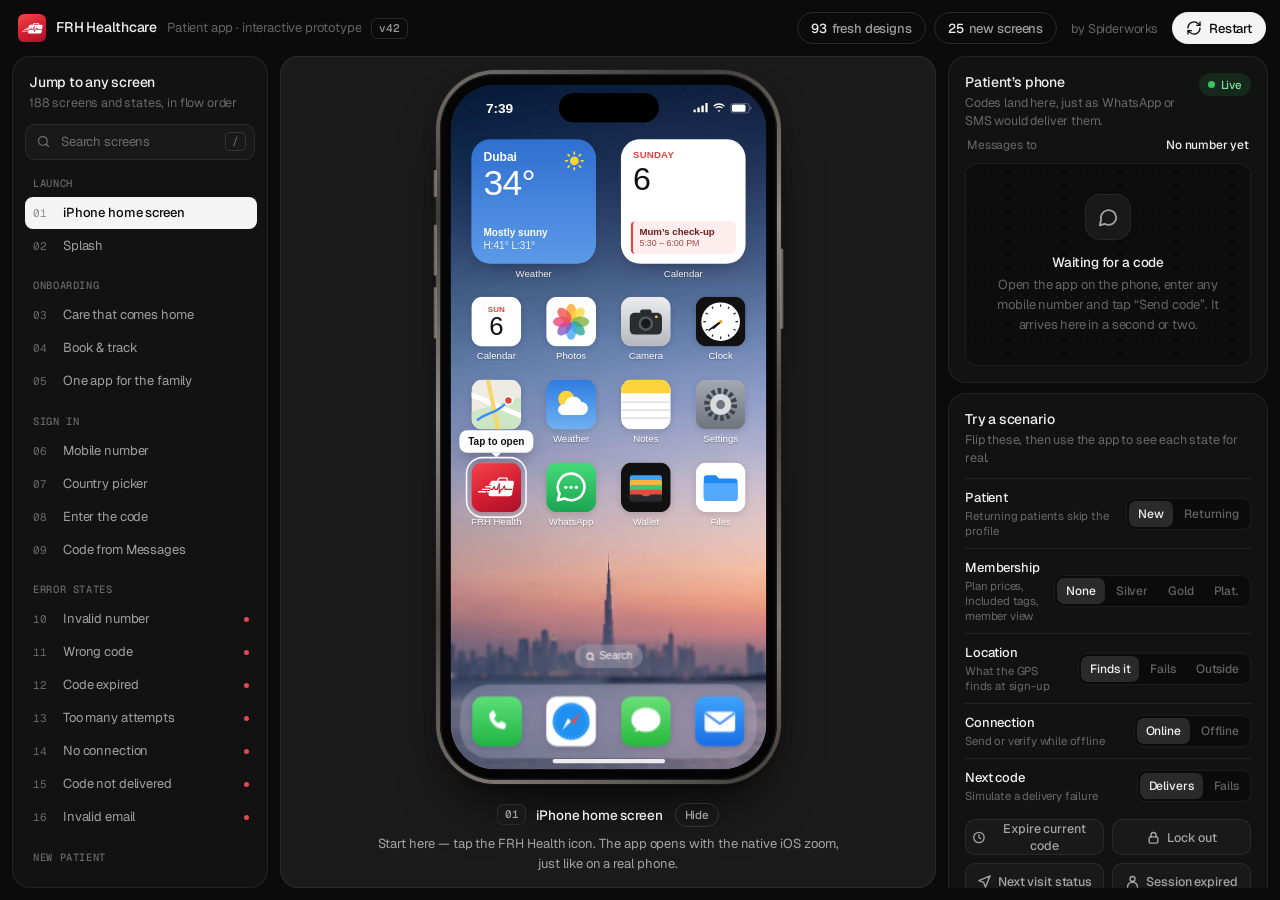
==== commit 026ff04e: "Publish FRH prototype Final v42" ====
--- a/index.html
+++ b/index.html
@@ -5,7 +5,7 @@
 <meta http-equiv="cache-control" content="no-cache, no-store, must-revalidate">
 <meta http-equiv="pragma" content="no-cache">
 <meta name="viewport" content="width=device-width, initial-scale=1">
-<title>FRH Healthcare — Final v41</title>
+<title>FRH Healthcare — Final v42</title>
 <meta name="description" content="Final interactive prototype of the FRH Healthcare patient app: the agency design with the necessary items from the client dev-team spec.">
 <link rel="icon" href="data:image/svg+xml,%3Csvg xmlns=%22http://www.w3.org/2000/svg%22 viewBox=%220 0 48 48%22%3E%3Crect width=%2248%22 height=%2248%22 rx=%2211%22 fill=%22%23D71F32%22/%3E%3Cg transform=%22translate(5.2 12.6) scale(0.192)%22%3E%3Cpath fill=%22%23fff%22 fill-rule=%22evenodd%22 d=%22M157.39 9.79 L156.94 9.01 L156.3 8.37 L155.73 8.01 L155.31 7.83 L154.43 7.66 L112.8 7.65 L112.14 7.71 L111.5 7.9 L110.91 8.21 L110.56 8.48 L109.97 9.13 L100.57 24.7 L79.36 24.7 L77.84 24.8 L76.32 25.09 L75.56 25.31 L74.82 25.58 L73.36 26.24 L71.98 27.08 L71.32 27.55 L70.09 28.62 L69.51 29.2 L68.48 30.45 L68.02 31.11 L67.22 32.5 L66.6 33.96 L66.36 34.7 L66.02 36.2 L65.25 41 L61.5 41.01 L60.78 41.13 L60.09 41.39 L59.28 41.93 L58.63 42.67 L58.2 43.54 L58.01 44.5 L58.03 45.24 L58.13 45.72 L58.29 46.19 L58.63 46.83 L59.1 47.4 L59.47 47.73 L60.31 48.21 L60.78 48.37 L61.5 48.49 L67.33 48.52 L68.11 48.76 L68.65 49.12 L68.98 49.48 L69.31 50.04 L69.48 50.67 L69.49 51.16 L69.41 51.65 L69.17 52.25 L68.88 52.65 L68.39 53.08 L67.8 53.37 L67 53.5 L42.9 53.5 L42.12 53.58 L41.37 53.8 L40.68 54.17 L39.89 54.86 L39.44 55.5 L39.11 56.21 L38.91 57.24 L38.93 58.02 L39.2 59.03 L39.73 59.94 L40.46 60.67 L41.37 61.2 L42.38 61.47 L61.97 61.5 L61.96 61.55 L64.05 61.55 L64.66 61.61 L65.26 61.79 L65.62 61.97 L66.13 62.33 L66.55 62.78 L66.78 63.12 L67.03 63.69 L67.17 64.29 L67.19 64.91 L67.09 65.52 L66.96 65.91 L66.67 66.45 L66.28 66.93 L65.8 67.32 L65.26 67.61 L64.66 67.79 L64.05 67.85 L77.05 67.85 L83.89 54.23 L84.45 53.61 L85.15 53.16 L85.53 53 L86.15 52.87 L86.98 52.89 L87.58 53.04 L88.32 53.43 L88.93 54 L89.37 54.7 L93.34 67.85 L101.25 67.85 L111.09 39.28 L111.51 38.57 L111.93 38.12 L112.26 37.88 L112.8 37.59 L113.19 37.46 L113.6 37.38 L114.21 37.36 L114.82 37.46 L115.4 37.68 L115.75 37.88 L116.23 38.28 L116.62 38.75 L116.91 39.3 L117.09 39.89 L117.14 40.29 L117.15 79.3 L122.76 69.44 L123.26 68.78 L123.57 68.51 L124.1 68.18 L124.68 67.96 L125.09 67.88 L129.12 67.85 L138.33 50.82 L138.86 50.19 L139.36 49.81 L139.91 49.54 L140.72 49.36 L141.34 49.37 L141.75 49.44 L142.14 49.56 L142.7 49.85 L143.03 50.09 L143.46 50.54 L143.8 51.06 L143.96 51.44 L147.54 67.85 L180.91 67.88 L181.71 68.09 L182.42 68.5 L182.87 68.92 L183.12 69.25 L183.48 69.99 L183.64 70.79 L183.59 71.61 L183.41 72.21 L183.23 72.58 L182.73 73.23 L182.25 73.62 L181.71 73.91 L181.11 74.09 L180.5 74.15 L145 74.15 L144.19 74.05 L143.62 73.83 L142.94 73.39 L142.4 72.78 L142.03 72.06 L139.72 61.49 L133.77 72.5 L133.42 73.02 L133.12 73.33 L132.61 73.71 L132.24 73.9 L131.63 74.09 L131 74.15 L127.33 74.15 L116.63 92.93 L116.09 93.56 L115.41 94.02 L114.63 94.29 L113.8 94.34 L113.19 94.25 L112.61 94.03 L112.09 93.7 L111.78 93.43 L111.38 92.95 L111.18 92.6 L110.96 92.02 L110.86 91.41 L110.85 59.33 L106.41 72.22 L105.99 72.93 L105.41 73.5 L104.89 73.83 L104.11 74.09 L103.5 74.15 L91 74.15 L90.2 74.05 L89.46 73.75 L88.96 73.4 L88.54 72.97 L88.05 72.1 L85.77 64.51 L81.72 72.59 L81.07 73.38 L80.2 73.91 L79.61 74.09 L79 74.15 L59.95 74.15 L62.49 74.19 L63.06 74.28 L63.92 74.67 L64.62 75.32 L64.92 75.81 L65.12 76.34 L65.21 76.91 L65.2 77.48 L65.07 78.04 L64.83 78.56 L64.5 79.03 L64.08 79.42 L63.24 79.87 L62.49 80.01 L49.48 80.03 L48.47 80.3 L47.78 80.67 L47.17 81.17 L46.67 81.78 L46.3 82.47 L46.08 83.22 L46 84 L46.08 84.78 L46.41 85.77 L46.83 86.44 L47.36 87.01 L48 87.46 L48.96 87.86 L49.74 87.99 L57.73 88 L56.42 96.35 L56.38 97.84 L56.43 98.58 L56.53 99.3 L56.89 100.69 L57.43 101.99 L58.15 103.18 L59.05 104.25 L60.1 105.16 L60.67 105.56 L61.28 105.91 L62.58 106.49 L63.97 106.88 L64.69 107 L66.17 107.1 L169.02 107.1 L170.54 107 L172.06 106.71 L172.82 106.49 L174.3 105.91 L175.72 105.16 L176.4 104.72 L177.69 103.73 L178.3 103.18 L179.4 101.99 L179.9 101.35 L180.78 100 L181.16 99.3 L181.78 97.84 L182.03 97.1 L182.36 95.6 L191.87 36.2 L191.96 35.45 L192.01 33.96 L191.85 32.5 L191.7 31.8 L191.25 30.45 L190.95 29.81 L190.23 28.62 L189.33 27.55 L188.29 26.64 L187.1 25.89 L185.81 25.31 L184.42 24.92 L183.69 24.8 L182.21 24.7 L161.37 24.7ZM114.75 14.55 L151.54 14.55 L154.23 24.7 L108.63 24.7ZM61.14 73.97 L62.08 73.69 L62.58 73.38 L63.01 72.98 L63.35 72.5 L63.59 71.96 L63.75 71 L63.69 70.41 L63.52 69.85 L63.24 69.33 L62.87 68.88 L62.08 68.31 L61.53 68.1 L60.95 68.01 L23.05 68.01 L22.1 68.23 L21.58 68.51 L21.13 68.88 L20.76 69.33 L20.48 69.85 L20.26 70.8 L20.28 71.39 L20.41 71.96 L20.65 72.5 L20.99 72.98 L21.42 73.38 L21.92 73.69 L22.47 73.9 L23.05 73.99ZM40.02 87.97 L40.54 87.86 L41.27 87.59 L41.94 87.17 L42.51 86.64 L42.96 86 L43.29 85.29 L43.47 84.52 L43.5 84 L43.47 83.48 L43.29 82.71 L42.96 82 L42.51 81.36 L41.94 80.83 L41.27 80.41 L40.54 80.14 L40.02 80.03 L3.74 80.01 L2.96 80.14 L2.47 80.3 L1.78 80.67 L1.36 80.99 L0.83 81.56 L0.41 82.23 L0.21 82.71 L0.03 83.48 L0.01 84.26 L0.14 85.04 L0.41 85.77 L0.83 86.44 L1.36 87.01 L2 87.46 L2.71 87.79 L3.48 87.97Z%22/%3E%3C/g%3E%3C/svg%3E">
 <link rel="preconnect" href="https://fonts.googleapis.com">
@@ -49,6 +49,7 @@
 <link rel="stylesheet" href="css/v39.css?f=49">
 <link rel="stylesheet" href="css/v40.css?f=51">
 <link rel="stylesheet" href="css/v41.css?f=52">
+<link rel="stylesheet" href="css/v42.css?f=55">
 <link rel="stylesheet" href="css/v34-shell.css?f=44">
 </head>
 <body>
@@ -59,7 +60,7 @@
       <strong>FRH Healthcare</strong>
       <span>Patient app · interactive prototype</span>
     </div>
-    <span class="tb-ver">v41</span>
+    <span class="tb-ver">v42</span>
   </div>
   <div class="tb-right">
     <button type="button" id="v24CountBtn" class="tb-chip tb-new" title="Fresh designs to make, excluding duplicates and states"><b>89</b> fresh designs</button>
@@ -115,7 +116,7 @@
 <script src="js/dev-home.js?f=19"></script>
 <script src="js/dev-book.js?f=36"></script>
 <script src="js/dev-appt.js?f=48"></script>
-<script src="js/dev-profile.js?f=37"></script>
+<script src="js/dev-profile.js?f=53"></script>
 <script src="js/dev-member.js?f=19"></script>
 <script src="js/v15-nav.js?f=19"></script>
 <script src="js/v17-voice.js?f=36"></script>
@@ -126,8 +127,9 @@
 <script src="js/v38-doctors.js?f=47"></script>
 <script src="js/v39-cards.js?f=49"></script>
 <script src="js/v40-loc.js?f=51"></script>
-<script src="js/panel.js?f=51"></script>
+<script src="js/v42-rewards.js?f=55"></script>
+<script src="js/panel.js?f=53"></script>
 <script src="js/new-screens.js?f=19"></script>
-<script src="js/v24-count.js?f=50"></script>
+<script src="js/v24-count.js?f=53"></script>
 </body>
 </html>
--- a/css/v42.css
+++ b/css/v42.css
@@ -0,0 +1,123 @@
+/* Final v42: Rewards and Coupons (js/v42-rewards.js) */
+.scr.v42-rewards .scr-body,.scr.v42-coupons .scr-body{padding:0 20px 34px}
+.v42-sech{margin:28px 0 12px}
+.v42-secx{font-size:12.5px;color:var(--muted)}
+.v42-list{border-radius:22px;background:#fff;box-shadow:var(--hh-shadow);overflow:hidden}
+.v42-small{margin:18px 4px 0;font-size:12px;line-height:1.5;color:var(--muted)}
+
+/* ---------- points card ---------- */
+.v42-pts{position:relative;margin-top:6px;padding:18px 18px 16px;border-radius:26px;color:#fff;overflow:hidden;
+  background:radial-gradient(120% 90% at 100% 0%,#F2464A 0%,rgba(242,70,74,0) 60%),linear-gradient(150deg,#C8102E 0%,#8C1024 100%);box-shadow:0 18px 36px -20px rgba(140,16,36,.7)}
+.v42-pts::after{content:"";position:absolute;right:-30px;bottom:-40px;width:160px;height:160px;border-radius:50%;background:rgba(255,255,255,.07)}
+.v42-pts-top{display:flex;align-items:center;justify-content:space-between}
+.v42-pts-lbl{display:inline-flex;align-items:center;gap:7px;font-size:13px;font-weight:600;color:rgba(255,255,255,.85)}
+.v42-pts-h{position:relative;z-index:1;display:inline-flex;align-items:center;gap:5px;height:30px;padding:0 11px;border:0;border-radius:99px;background:rgba(255,255,255,.16);color:#fff;font:600 12px var(--font);cursor:pointer}
+.v42-pts-n{display:flex;align-items:baseline;gap:10px;margin-top:14px}
+.v42-pts-n b{font-size:40px;font-weight:600;letter-spacing:-.03em;line-height:1}
+.v42-pts-n span{font-size:13px;color:rgba(255,255,255,.8)}
+.v42-bar{height:6px;margin-top:16px;border-radius:3px;background:rgba(255,255,255,.22);overflow:hidden}
+.v42-bar i{display:block;height:100%;border-radius:3px;background:#fff}
+.v42-pts-nx{margin:9px 0 0;font-size:13px;color:rgba(255,255,255,.88)}
+.v42-pts-nx b{font-weight:600;color:#fff}
+
+/* ---------- rewards ---------- */
+.v42-rw{display:flex;align-items:center;gap:12px;padding:13px 14px;border-top:1px solid var(--line)}
+.v42-rw:first-child{border-top:0}
+.v42-rw .tile,.v42-earn .tile{width:42px;height:42px;border-radius:14px}
+.v42-rw-m{flex:1;min-width:0;display:flex;flex-direction:column}
+.v42-rw-m b{font-size:14px;font-weight:600;color:var(--ink)}
+.v42-rw-m small{margin-top:2px;font-size:12px;color:var(--muted)}
+.v42-rw-m em{margin-top:4px;font-style:normal;font-size:12px;font-weight:600;color:var(--red)}
+.v42-rw-b{flex:none;height:34px;padding:0 14px;border:0;border-radius:99px;background:var(--ink);color:#fff;font:600 12.5px var(--font);cursor:pointer}
+.v42-rw.lock .tile{opacity:.55}
+.v42-rw.lock .v42-rw-m em{color:var(--muted)}
+.v42-rw-need{flex:none;height:28px;padding:0 10px;border-radius:99px;background:var(--hh-soft);font-size:11.5px;font-weight:600;color:var(--ink-2);display:inline-flex;align-items:center}
+.v42-earn{display:flex;align-items:center;gap:12px;padding:12px 14px;border-top:1px solid var(--line)}
+.v42-earn:first-child{border-top:0}
+.v42-earn .tile{width:38px;height:38px;border-radius:12px}
+.v42-earn-m{flex:1;min-width:0;display:flex;flex-direction:column}
+.v42-earn-m b{font-size:13.5px;font-weight:600}
+.v42-earn-m small{margin-top:1px;font-size:12px;color:var(--muted)}
+.v42-earn-p{flex:none;display:inline-flex;align-items:center;gap:4px;font-size:13px;font-weight:600;color:#12805A}
+.v42-earn.done .v42-earn-m b{color:var(--ink-2)}
+.v42-earn.done .v42-earn-p{color:var(--muted)}
+.v42-ref{padding:16px;border-radius:22px;background:#FFF5E9;border:1px solid #F7E2C4}
+.v42-ref>div:first-child b{display:block;font-size:15px;font-weight:600;color:var(--ink)}
+.v42-ref>div:first-child span{display:block;margin-top:4px;font-size:12.5px;line-height:1.45;color:var(--ink-2)}
+.v42-ref-code{display:flex;align-items:center;gap:10px;margin-top:14px;padding:8px 8px 8px 14px;border-radius:16px;background:#fff;border:1.5px dashed #E8C995}
+.v42-ref-code span{font-size:11.5px;color:var(--muted)}
+.v42-ref-code b{flex:1;font-size:16px;font-weight:600;letter-spacing:.1em}
+.v42-ref-code button{display:inline-flex;align-items:center;gap:6px;height:36px;padding:0 14px;border:0;border-radius:99px;background:var(--ink);color:#fff;font:600 13px var(--font);cursor:pointer}
+.v42-h{display:flex;align-items:center;gap:12px;padding:12px 14px;border-top:1px solid var(--line)}
+.v42-h:first-child{border-top:0}
+.v42-h-m{flex:1;min-width:0;display:flex;flex-direction:column}
+.v42-h-m b{font-size:13.5px;font-weight:500;color:var(--ink)}
+.v42-h-m small{margin-top:1px;font-size:12px;color:var(--muted)}
+.v42-h-p{font-size:14px;font-weight:600;color:#12805A}
+.v42-h-p.neg{color:var(--ink-2)}
+
+/* ---------- redeem sheet ---------- */
+.v42-sheet{text-align:center}
+.v42-sheet-ic{width:58px;height:58px;margin:6px auto 0;border-radius:18px}
+.v42-sheet h2{margin-top:14px}
+.v42-sheet p b{font-weight:600;color:var(--ink);letter-spacing:.04em}
+.v42-sheet-sum{display:grid;grid-template-columns:1fr 1fr;gap:8px;margin:16px 0 18px;text-align:left}
+.v42-sheet-sum div{padding:12px 14px;border-radius:16px;background:var(--hh-soft)}
+.v42-sheet-sum span{display:block;font-size:12px;color:var(--muted)}
+.v42-sheet-sum b{display:block;margin-top:2px;font-size:18px;font-weight:600}
+
+/* ---------- coupons: code field + tabs ---------- */
+.v42-code{display:flex;align-items:center;gap:10px;height:52px;margin-top:6px;padding:0 6px 0 14px;border-radius:18px;background:#fff;box-shadow:var(--hh-shadow);color:var(--muted)}
+.v42-code.err{box-shadow:0 0 0 1.5px var(--red)}
+.v42-code input{flex:1;min-width:0;height:100%;border:0;outline:0;background:none;font:500 15px var(--font);letter-spacing:.06em;text-transform:uppercase;color:var(--ink)}
+.v42-code input::placeholder{letter-spacing:0;text-transform:none;color:var(--muted);font-weight:400}
+.v42-code button{flex:none;height:40px;padding:0 16px;border:0;border-radius:14px;background:var(--ink);color:#fff;font:600 13.5px var(--font);cursor:pointer}
+.v42-code-err,.v42-code-hint{display:flex;align-items:center;gap:6px;margin:8px 4px 0;font-size:12.5px;color:var(--muted)}
+.v42-code-err{color:#B3142A}
+.v42-tabs{display:grid;grid-template-columns:repeat(3,1fr);gap:4px;margin:18px 0 6px;padding:4px;border-radius:99px;background:var(--hh-soft)}
+.v42-tabs button{height:36px;border:0;border-radius:99px;background:none;font:600 13px var(--font);color:var(--muted);cursor:pointer}
+.v42-tabs button span{font-weight:500;opacity:.8}
+.v42-tabs button.on{background:#fff;color:var(--ink);box-shadow:0 1px 2px rgba(0,0,0,.08),0 2px 8px -4px rgba(0,0,0,.18)}
+.v42-cartline{display:block;margin:12px 4px 2px;font-size:12.5px;line-height:1.45;color:var(--ink-2)}
+.v42-cartline .ic{vertical-align:-2px;margin-right:4px}
+.v42-cartline b{font-weight:600;color:var(--ink)}
+.v42-cps{display:flex;flex-direction:column;gap:10px;margin-top:10px}
+
+/* ---------- coupon ticket ---------- */
+.v42-cp{position:relative;display:flex;border-radius:20px;background:#fff;box-shadow:var(--hh-shadow);overflow:hidden}
+.v42-cp.on{box-shadow:0 0 0 1.5px #1FA855,var(--hh-shadow)}
+.v42-cp-band{position:relative;flex:none;width:64px;display:flex;flex-direction:column;align-items:center;justify-content:center;gap:3px;background:var(--red);color:#fff}
+.v42-cp.src-points .v42-cp-band{background:linear-gradient(160deg,#C9962B,#9C6F14)}
+.v42-cp.src-code .v42-cp-band{background:var(--ink)}
+.v42-cp.past .v42-cp-band{background:#CFCFCF}
+.v42-cp-band b{font-size:19px;font-weight:600;letter-spacing:-.02em;line-height:1}
+.v42-cp-band small{font-size:10px;font-weight:600;letter-spacing:.14em}
+.v42-cp-band::before,.v42-cp-band::after{content:"";position:absolute;right:-7px;width:14px;height:14px;border-radius:50%;background:var(--bg)}
+.v42-cp-band::before{top:-7px}
+.v42-cp-band::after{bottom:-7px}
+.v42-cp-m{flex:1;min-width:0;padding:13px 14px 12px;border-left:1.5px dashed var(--line)}
+.v42-cp-top{display:flex;align-items:center;gap:8px}
+.v42-cp-top b{flex:1;min-width:0;font-size:15px;font-weight:600;color:var(--ink)}
+.v42-best{flex:none;height:22px;padding:0 8px;border-radius:99px;background:#E7F5EE;color:#12805A;font-size:11px;font-weight:600;display:inline-flex;align-items:center}
+.v42-src{flex:none;height:22px;padding:0 8px;border-radius:99px;background:var(--hh-soft);color:var(--ink-2);font-size:11px;font-weight:600;display:inline-flex;align-items:center}
+.v42-cp-m p{margin:3px 0 0;font-size:12.5px;line-height:1.4;color:var(--ink-2)}
+.v42-cp-cond{display:block;margin-top:4px;font-size:12px;color:var(--muted)}
+.v42-cp-save{display:inline-flex;align-items:center;gap:5px;margin-top:6px;font-size:12.5px;font-weight:600;color:#12805A}
+.v42-cp-no{display:block;margin-top:6px;font-size:12px;color:#8A5300}
+.v42-cp-code{display:flex;align-items:center;justify-content:space-between;gap:8px;margin-top:10px}
+.v42-cp-code button,.v42-code-off{display:inline-flex;align-items:center;gap:6px;height:28px;padding:0 10px;border:1px dashed var(--hh-field);border-radius:8px;background:none;font:600 12px var(--font);letter-spacing:.08em;color:var(--ink);cursor:pointer}
+.v42-code-off{color:var(--muted);text-decoration:line-through;cursor:default}
+.v42-cp-code small{font-size:11.5px;color:var(--muted)}
+.v42-cp-code small.soon{color:#B3142A;font-weight:600}
+.v42-terms{margin:10px 0 0;padding:10px 12px 10px 26px;border-radius:12px;background:var(--hh-soft);font-size:12px;line-height:1.5;color:var(--ink-2)}
+.v42-cp-acts{display:flex;align-items:center;justify-content:space-between;margin-top:10px}
+.v42-cp-acts .link{font-size:13px}
+.v42-apply{height:34px;padding:0 18px;border:0;border-radius:99px;background:var(--ink);color:#fff;font:600 13px var(--font);display:inline-flex;align-items:center;gap:5px;cursor:pointer}
+.v42-apply.done{background:#E7F5EE;color:#12805A}
+.v42-cp.past .v42-cp-top b{color:var(--ink-2)}
+.v42-torew{display:flex;align-items:center;gap:12px;width:100%;margin-top:18px;padding:13px 14px;border:0;border-radius:20px;background:#fff;box-shadow:var(--hh-shadow);text-align:left;font-family:var(--font);color:var(--ink);cursor:pointer}
+.v42-torew .tile{width:40px;height:40px;border-radius:13px}
+.v42-torew>span:nth-child(2){flex:1;display:flex;flex-direction:column}
+.v42-torew b{font-size:14px;font-weight:600}
+.v42-torew small{margin-top:1px;font-size:12px;color:var(--muted)}
+.v42-torew>.ic{color:var(--muted)}
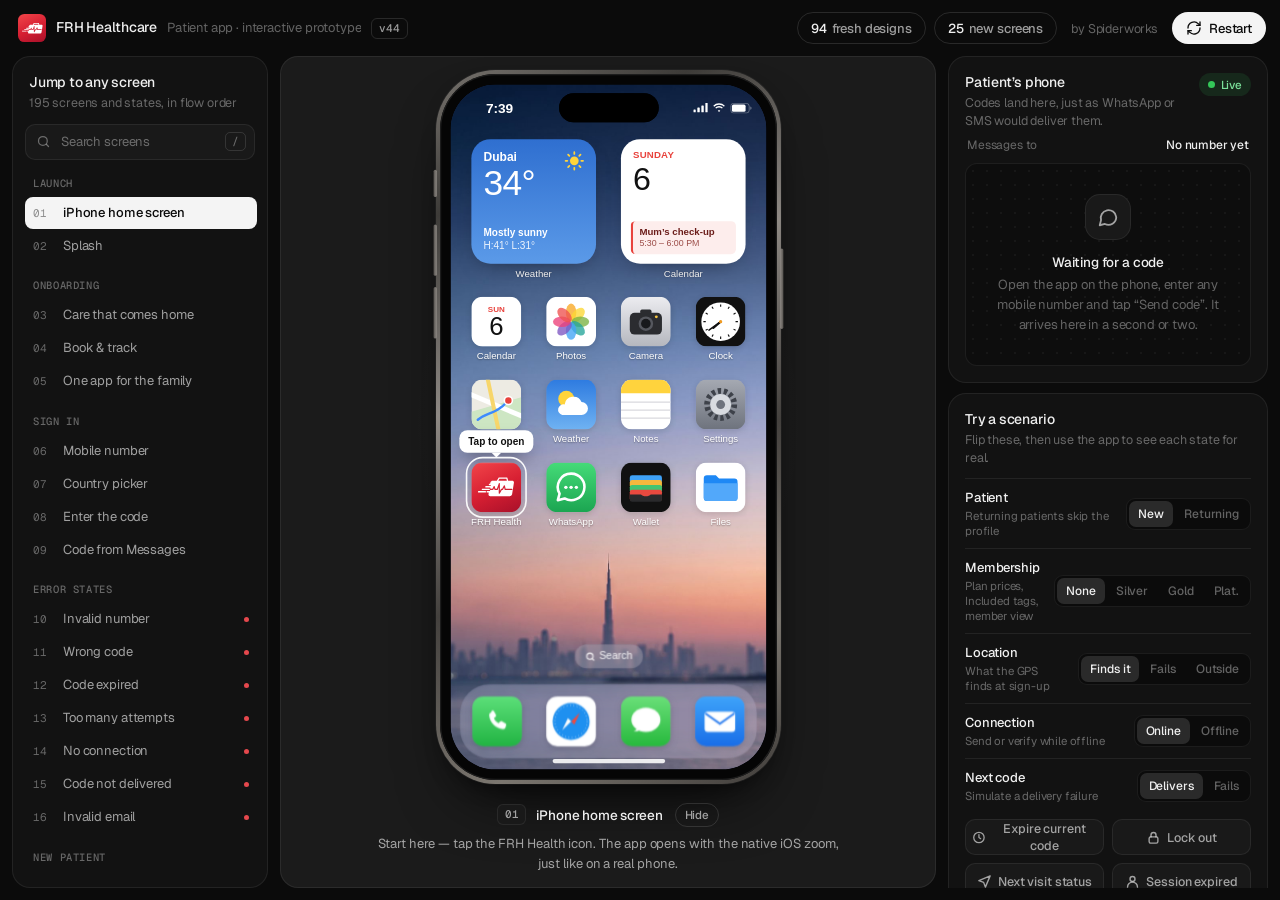
==== commit b485c941: "Publish FRH prototype Final v44" ====
--- a/index.html
+++ b/index.html
@@ -5,7 +5,7 @@
 <meta http-equiv="cache-control" content="no-cache, no-store, must-revalidate">
 <meta http-equiv="pragma" content="no-cache">
 <meta name="viewport" content="width=device-width, initial-scale=1">
-<title>FRH Healthcare — Final v42</title>
+<title>FRH Healthcare — Final v44</title>
 <meta name="description" content="Final interactive prototype of the FRH Healthcare patient app: the agency design with the necessary items from the client dev-team spec.">
 <link rel="icon" href="data:image/svg+xml,%3Csvg xmlns=%22http://www.w3.org/2000/svg%22 viewBox=%220 0 48 48%22%3E%3Crect width=%2248%22 height=%2248%22 rx=%2211%22 fill=%22%23D71F32%22/%3E%3Cg transform=%22translate(5.2 12.6) scale(0.192)%22%3E%3Cpath fill=%22%23fff%22 fill-rule=%22evenodd%22 d=%22M157.39 9.79 L156.94 9.01 L156.3 8.37 L155.73 8.01 L155.31 7.83 L154.43 7.66 L112.8 7.65 L112.14 7.71 L111.5 7.9 L110.91 8.21 L110.56 8.48 L109.97 9.13 L100.57 24.7 L79.36 24.7 L77.84 24.8 L76.32 25.09 L75.56 25.31 L74.82 25.58 L73.36 26.24 L71.98 27.08 L71.32 27.55 L70.09 28.62 L69.51 29.2 L68.48 30.45 L68.02 31.11 L67.22 32.5 L66.6 33.96 L66.36 34.7 L66.02 36.2 L65.25 41 L61.5 41.01 L60.78 41.13 L60.09 41.39 L59.28 41.93 L58.63 42.67 L58.2 43.54 L58.01 44.5 L58.03 45.24 L58.13 45.72 L58.29 46.19 L58.63 46.83 L59.1 47.4 L59.47 47.73 L60.31 48.21 L60.78 48.37 L61.5 48.49 L67.33 48.52 L68.11 48.76 L68.65 49.12 L68.98 49.48 L69.31 50.04 L69.48 50.67 L69.49 51.16 L69.41 51.65 L69.17 52.25 L68.88 52.65 L68.39 53.08 L67.8 53.37 L67 53.5 L42.9 53.5 L42.12 53.58 L41.37 53.8 L40.68 54.17 L39.89 54.86 L39.44 55.5 L39.11 56.21 L38.91 57.24 L38.93 58.02 L39.2 59.03 L39.73 59.94 L40.46 60.67 L41.37 61.2 L42.38 61.47 L61.97 61.5 L61.96 61.55 L64.05 61.55 L64.66 61.61 L65.26 61.79 L65.62 61.97 L66.13 62.33 L66.55 62.78 L66.78 63.12 L67.03 63.69 L67.17 64.29 L67.19 64.91 L67.09 65.52 L66.96 65.91 L66.67 66.45 L66.28 66.93 L65.8 67.32 L65.26 67.61 L64.66 67.79 L64.05 67.85 L77.05 67.85 L83.89 54.23 L84.45 53.61 L85.15 53.16 L85.53 53 L86.15 52.87 L86.98 52.89 L87.58 53.04 L88.32 53.43 L88.93 54 L89.37 54.7 L93.34 67.85 L101.25 67.85 L111.09 39.28 L111.51 38.57 L111.93 38.12 L112.26 37.88 L112.8 37.59 L113.19 37.46 L113.6 37.38 L114.21 37.36 L114.82 37.46 L115.4 37.68 L115.75 37.88 L116.23 38.28 L116.62 38.75 L116.91 39.3 L117.09 39.89 L117.14 40.29 L117.15 79.3 L122.76 69.44 L123.26 68.78 L123.57 68.51 L124.1 68.18 L124.68 67.96 L125.09 67.88 L129.12 67.85 L138.33 50.82 L138.86 50.19 L139.36 49.81 L139.91 49.54 L140.72 49.36 L141.34 49.37 L141.75 49.44 L142.14 49.56 L142.7 49.85 L143.03 50.09 L143.46 50.54 L143.8 51.06 L143.96 51.44 L147.54 67.85 L180.91 67.88 L181.71 68.09 L182.42 68.5 L182.87 68.92 L183.12 69.25 L183.48 69.99 L183.64 70.79 L183.59 71.61 L183.41 72.21 L183.23 72.58 L182.73 73.23 L182.25 73.62 L181.71 73.91 L181.11 74.09 L180.5 74.15 L145 74.15 L144.19 74.05 L143.62 73.83 L142.94 73.39 L142.4 72.78 L142.03 72.06 L139.72 61.49 L133.77 72.5 L133.42 73.02 L133.12 73.33 L132.61 73.71 L132.24 73.9 L131.63 74.09 L131 74.15 L127.33 74.15 L116.63 92.93 L116.09 93.56 L115.41 94.02 L114.63 94.29 L113.8 94.34 L113.19 94.25 L112.61 94.03 L112.09 93.7 L111.78 93.43 L111.38 92.95 L111.18 92.6 L110.96 92.02 L110.86 91.41 L110.85 59.33 L106.41 72.22 L105.99 72.93 L105.41 73.5 L104.89 73.83 L104.11 74.09 L103.5 74.15 L91 74.15 L90.2 74.05 L89.46 73.75 L88.96 73.4 L88.54 72.97 L88.05 72.1 L85.77 64.51 L81.72 72.59 L81.07 73.38 L80.2 73.91 L79.61 74.09 L79 74.15 L59.95 74.15 L62.49 74.19 L63.06 74.28 L63.92 74.67 L64.62 75.32 L64.92 75.81 L65.12 76.34 L65.21 76.91 L65.2 77.48 L65.07 78.04 L64.83 78.56 L64.5 79.03 L64.08 79.42 L63.24 79.87 L62.49 80.01 L49.48 80.03 L48.47 80.3 L47.78 80.67 L47.17 81.17 L46.67 81.78 L46.3 82.47 L46.08 83.22 L46 84 L46.08 84.78 L46.41 85.77 L46.83 86.44 L47.36 87.01 L48 87.46 L48.96 87.86 L49.74 87.99 L57.73 88 L56.42 96.35 L56.38 97.84 L56.43 98.58 L56.53 99.3 L56.89 100.69 L57.43 101.99 L58.15 103.18 L59.05 104.25 L60.1 105.16 L60.67 105.56 L61.28 105.91 L62.58 106.49 L63.97 106.88 L64.69 107 L66.17 107.1 L169.02 107.1 L170.54 107 L172.06 106.71 L172.82 106.49 L174.3 105.91 L175.72 105.16 L176.4 104.72 L177.69 103.73 L178.3 103.18 L179.4 101.99 L179.9 101.35 L180.78 100 L181.16 99.3 L181.78 97.84 L182.03 97.1 L182.36 95.6 L191.87 36.2 L191.96 35.45 L192.01 33.96 L191.85 32.5 L191.7 31.8 L191.25 30.45 L190.95 29.81 L190.23 28.62 L189.33 27.55 L188.29 26.64 L187.1 25.89 L185.81 25.31 L184.42 24.92 L183.69 24.8 L182.21 24.7 L161.37 24.7ZM114.75 14.55 L151.54 14.55 L154.23 24.7 L108.63 24.7ZM61.14 73.97 L62.08 73.69 L62.58 73.38 L63.01 72.98 L63.35 72.5 L63.59 71.96 L63.75 71 L63.69 70.41 L63.52 69.85 L63.24 69.33 L62.87 68.88 L62.08 68.31 L61.53 68.1 L60.95 68.01 L23.05 68.01 L22.1 68.23 L21.58 68.51 L21.13 68.88 L20.76 69.33 L20.48 69.85 L20.26 70.8 L20.28 71.39 L20.41 71.96 L20.65 72.5 L20.99 72.98 L21.42 73.38 L21.92 73.69 L22.47 73.9 L23.05 73.99ZM40.02 87.97 L40.54 87.86 L41.27 87.59 L41.94 87.17 L42.51 86.64 L42.96 86 L43.29 85.29 L43.47 84.52 L43.5 84 L43.47 83.48 L43.29 82.71 L42.96 82 L42.51 81.36 L41.94 80.83 L41.27 80.41 L40.54 80.14 L40.02 80.03 L3.74 80.01 L2.96 80.14 L2.47 80.3 L1.78 80.67 L1.36 80.99 L0.83 81.56 L0.41 82.23 L0.21 82.71 L0.03 83.48 L0.01 84.26 L0.14 85.04 L0.41 85.77 L0.83 86.44 L1.36 87.01 L2 87.46 L2.71 87.79 L3.48 87.97Z%22/%3E%3C/g%3E%3C/svg%3E">
 <link rel="preconnect" href="https://fonts.googleapis.com">
@@ -50,6 +50,7 @@
 <link rel="stylesheet" href="css/v40.css?f=51">
 <link rel="stylesheet" href="css/v41.css?f=52">
 <link rel="stylesheet" href="css/v42.css?f=55">
+<link rel="stylesheet" href="css/v43.css?f=56">
 <link rel="stylesheet" href="css/v34-shell.css?f=44">
 </head>
 <body>
@@ -60,11 +61,11 @@
       <strong>FRH Healthcare</strong>
       <span>Patient app · interactive prototype</span>
     </div>
-    <span class="tb-ver">v42</span>
+    <span class="tb-ver">v44</span>
   </div>
   <div class="tb-right">
     <button type="button" id="v24CountBtn" class="tb-chip tb-new" title="Fresh designs to make, excluding duplicates and states"><b>89</b> fresh designs</button>
-    <button type="button" id="newScrBtn" class="tb-chip tb-new" title="Every screen and pop-up added after the client dev-team PDF"><b>25</b> new screens</button>
+    <button type="button" id="newScrBtn" class="tb-chip tb-new" title="Screens added since the client dev-team PDF"><b>25</b> new screens</button>
     <span class="tb-meta">by Spiderworks</span>
     <button class="tb-btn" id="restartBtn" type="button"></button>
   </div>
@@ -114,7 +115,7 @@
 <script src="js/dev-changes.js?f=19"></script>
 <script src="js/dev-auth.js?f=19"></script>
 <script src="js/dev-home.js?f=19"></script>
-<script src="js/dev-book.js?f=36"></script>
+<script src="js/dev-book.js?f=56"></script>
 <script src="js/dev-appt.js?f=48"></script>
 <script src="js/dev-profile.js?f=53"></script>
 <script src="js/dev-member.js?f=19"></script>
@@ -128,8 +129,8 @@
 <script src="js/v39-cards.js?f=49"></script>
 <script src="js/v40-loc.js?f=51"></script>
 <script src="js/v42-rewards.js?f=55"></script>
-<script src="js/panel.js?f=53"></script>
-<script src="js/new-screens.js?f=19"></script>
+<script src="js/panel.js?f=56"></script>
+<script src="js/new-screens.js?f=57"></script>
 <script src="js/v24-count.js?f=53"></script>
 </body>
 </html>
--- a/css/v43.css
+++ b/css/v43.css
@@ -0,0 +1,40 @@
+/* Final v43: someone in a group visit at another address (cart options A, B, C) */
+
+/* A: the address row on each person */
+.s-row.v43-own{min-height:52px}
+.v43-two{display:block;white-space:nowrap;overflow:hidden;text-overflow:ellipsis}
+.v43-two small{display:block;margin-top:2px;font-size:11.5px;font-weight:500;color:var(--muted)}
+.v43-same{color:var(--muted)}
+
+/* B: numbered stops */
+.v43-route{padding:4px 0 2px;border-bottom:1px solid #EEEEEE}
+.v43-stop{position:relative;display:flex;align-items:center;gap:12px;width:100%;padding:9px 0;border:0;background:none;text-align:left;cursor:pointer;font:500 13.5px var(--font);color:var(--ink)}
+.v43-stop:not(:last-child)::after{content:"";position:absolute;left:13px;top:calc(50% + 15px);height:calc(100% - 30px);width:2px;border-radius:2px;background:#DCDCDC}
+.v43-sn{width:28px;height:28px;flex:none;border-radius:50%;display:grid;place-items:center;background:var(--ink);color:#fff;font:700 12px/1 var(--font)}
+.v43-stop + .v43-stop .v43-sn{background:#fff;color:var(--ink);box-shadow:inset 0 0 0 2px var(--ink)}
+.v43-stop .mid{flex:1;min-width:0}
+.v43-stop b{display:block;font-weight:600;white-space:nowrap;overflow:hidden;text-overflow:ellipsis;line-height:1.3}
+.v43-stop b span{font-weight:500;color:var(--muted)}
+.v43-stop small{display:flex;align-items:center;gap:4px;margin-top:2px;font-size:11.5px;color:var(--muted);white-space:nowrap;overflow:hidden;text-overflow:ellipsis}
+.v43-more{display:flex;align-items:center;gap:12px;width:100%;min-height:44px;padding:8px 0;border:0;border-bottom:1px solid #EEEEEE;background:none;text-align:left;cursor:pointer;font:500 13px var(--font);color:var(--ink-2)}
+.v43-more .mid{flex:1}
+.v43-more>svg{color:#767676}
+.v43-sn.add{width:28px;height:28px;background:var(--hh-soft, #F2F2F2);color:var(--ink);box-shadow:none}
+.v43-more:hover .v43-sn.add{background:var(--hh-soft-2, #EAEAEA)}
+.v43-t{font-weight:500;color:var(--muted)}
+.v43-tag{display:inline-flex;align-items:center;height:20px;padding:0 8px;border-radius:99px;background:#fff;box-shadow:inset 0 0 0 1px #E2E2E2;font:600 10.5px/1 var(--font);color:var(--ink)}
+
+/* C: leave for a visit of their own */
+.v43-split{display:flex;align-items:center;gap:10px;width:100%;margin-top:2px;padding:9px 0 6px;border:0;border-top:1px solid #EEEEEE;background:none;text-align:left;cursor:pointer;font:500 13px var(--font);color:var(--ink)}
+.v43-split .mid{flex:1;min-width:0}
+.v43-split .mid b{display:block;font-weight:600}
+.v43-split .mid small{display:block;margin-top:1px;font-size:11.5px;color:var(--muted)}
+.v43-split>svg{color:#767676}
+.v43-split .s-ri{background:#fff}
+.s-item .v43-from{color:var(--ink-2)}
+
+/* the sheets */
+.v43-with{display:block;margin-top:4px;font-style:normal;font-size:11px;font-weight:600;color:var(--ink-2)}
+.v43-foot{display:flex;align-items:flex-start;gap:6px;margin:12px 2px 2px;font-size:11.5px;line-height:1.45;color:var(--muted)}
+.v43-foot svg{flex:none;margin-top:2px}
+.v43-go{margin-left:auto;color:#767676;display:grid;place-items:center}
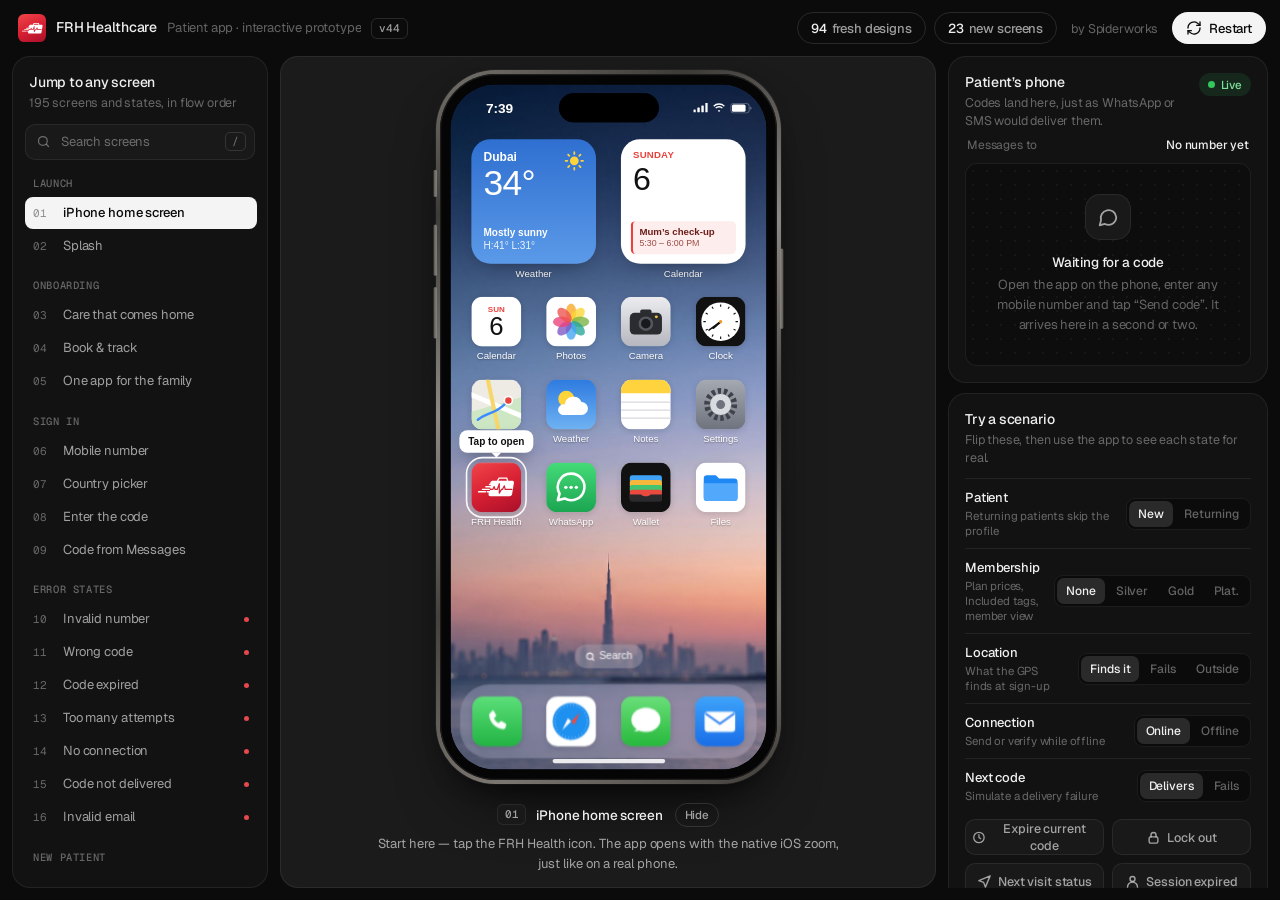
==== commit aad8b5cf: "Publish FRH prototype Final v44" ====
--- a/index.html
+++ b/index.html
@@ -65,7 +65,7 @@
   </div>
   <div class="tb-right">
     <button type="button" id="v24CountBtn" class="tb-chip tb-new" title="Fresh designs to make, excluding duplicates and states"><b>89</b> fresh designs</button>
-    <button type="button" id="newScrBtn" class="tb-chip tb-new" title="Screens added since the client dev-team PDF"><b>25</b> new screens</button>
+    <button type="button" id="newScrBtn" class="tb-chip tb-new" title="Screens added since the client dev-team PDF"><b>23</b> new screens</button>
     <span class="tb-meta">by Spiderworks</span>
     <button class="tb-btn" id="restartBtn" type="button"></button>
   </div>
@@ -130,7 +130,7 @@
 <script src="js/v40-loc.js?f=51"></script>
 <script src="js/v42-rewards.js?f=55"></script>
 <script src="js/panel.js?f=56"></script>
-<script src="js/new-screens.js?f=57"></script>
+<script src="js/new-screens.js?f=58"></script>
 <script src="js/v24-count.js?f=53"></script>
 </body>
 </html>
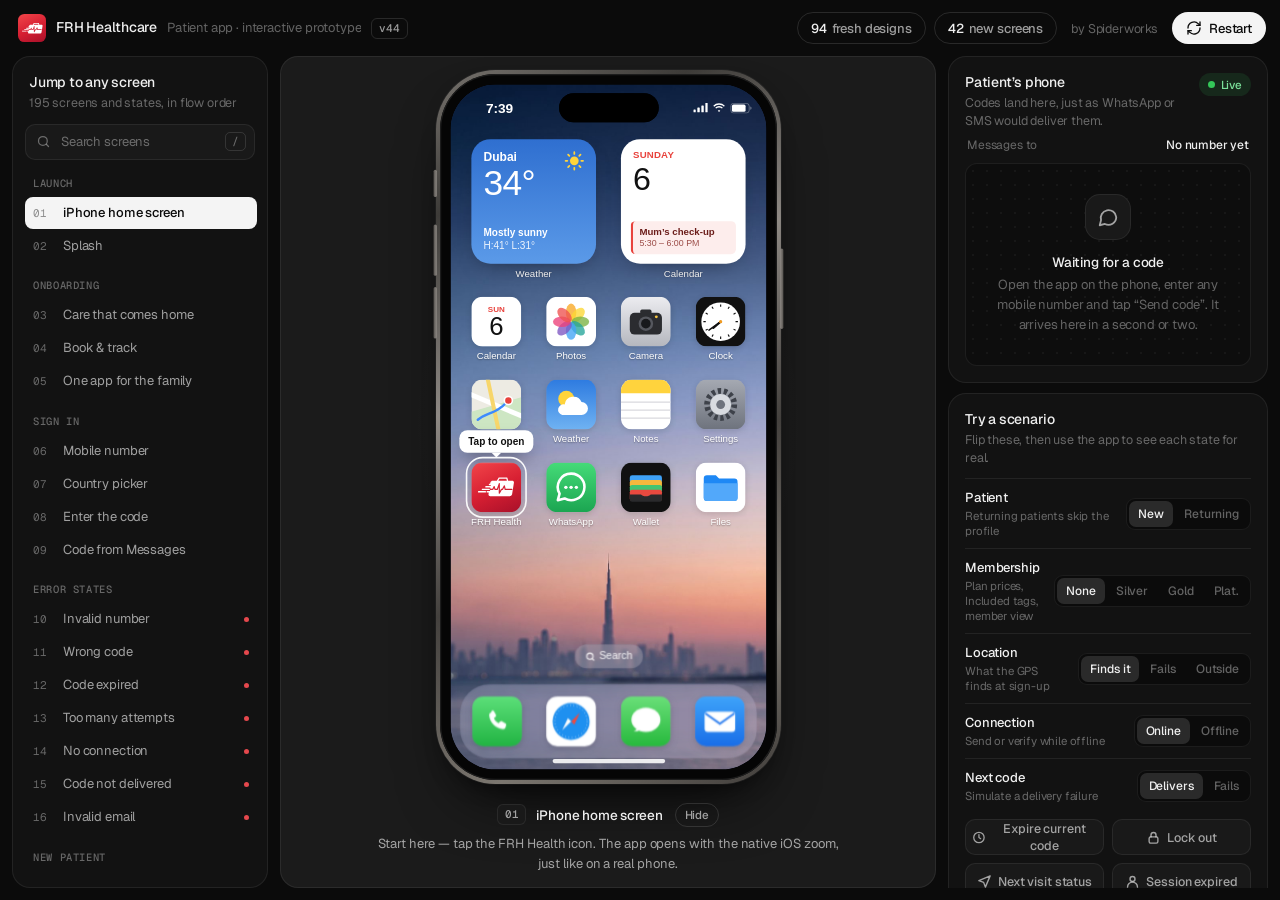
==== commit aac83119: "Publish FRH prototype Final v44" ====
--- a/index.html
+++ b/index.html
@@ -51,7 +51,7 @@
 <link rel="stylesheet" href="css/v41.css?f=52">
 <link rel="stylesheet" href="css/v42.css?f=55">
 <link rel="stylesheet" href="css/v43.css?f=56">
-<link rel="stylesheet" href="css/v34-shell.css?f=44">
+<link rel="stylesheet" href="css/v34-shell.css?f=59">
 </head>
 <body>
 <header class="topbar">
@@ -65,7 +65,7 @@
   </div>
   <div class="tb-right">
     <button type="button" id="v24CountBtn" class="tb-chip tb-new" title="Fresh designs to make, excluding duplicates and states"><b>89</b> fresh designs</button>
-    <button type="button" id="newScrBtn" class="tb-chip tb-new" title="Screens added since the client dev-team PDF"><b>23</b> new screens</button>
+    <button type="button" id="newScrBtn" class="tb-chip tb-new" title="Screens and pop-ups added since the client dev-team PDF"><b>42</b> new screens</button>
     <span class="tb-meta">by Spiderworks</span>
     <button class="tb-btn" id="restartBtn" type="button"></button>
   </div>
@@ -130,7 +130,7 @@
 <script src="js/v40-loc.js?f=51"></script>
 <script src="js/v42-rewards.js?f=55"></script>
 <script src="js/panel.js?f=56"></script>
-<script src="js/new-screens.js?f=58"></script>
+<script src="js/new-screens.js?f=59"></script>
 <script src="js/v24-count.js?f=53"></script>
 </body>
 </html>
--- a/css/v34-shell.css
+++ b/css/v34-shell.css
@@ -181,3 +181,6 @@
   .panel-l{order:3;height:72vh}
   .tb-chip{display:none}
 }
+/* v44: the new-screens drawer splits into Screens and Pop-ups */
+.ns-box h3.ns-sec{margin:22px 0 2px;padding-top:14px;border-top:1px solid var(--k-line);font:500 14px var(--k-font);letter-spacing:-.01em;color:var(--k-text)}
+.ns-box h3.ns-sec:first-of-type{margin-top:6px;padding-top:0;border-top:0}
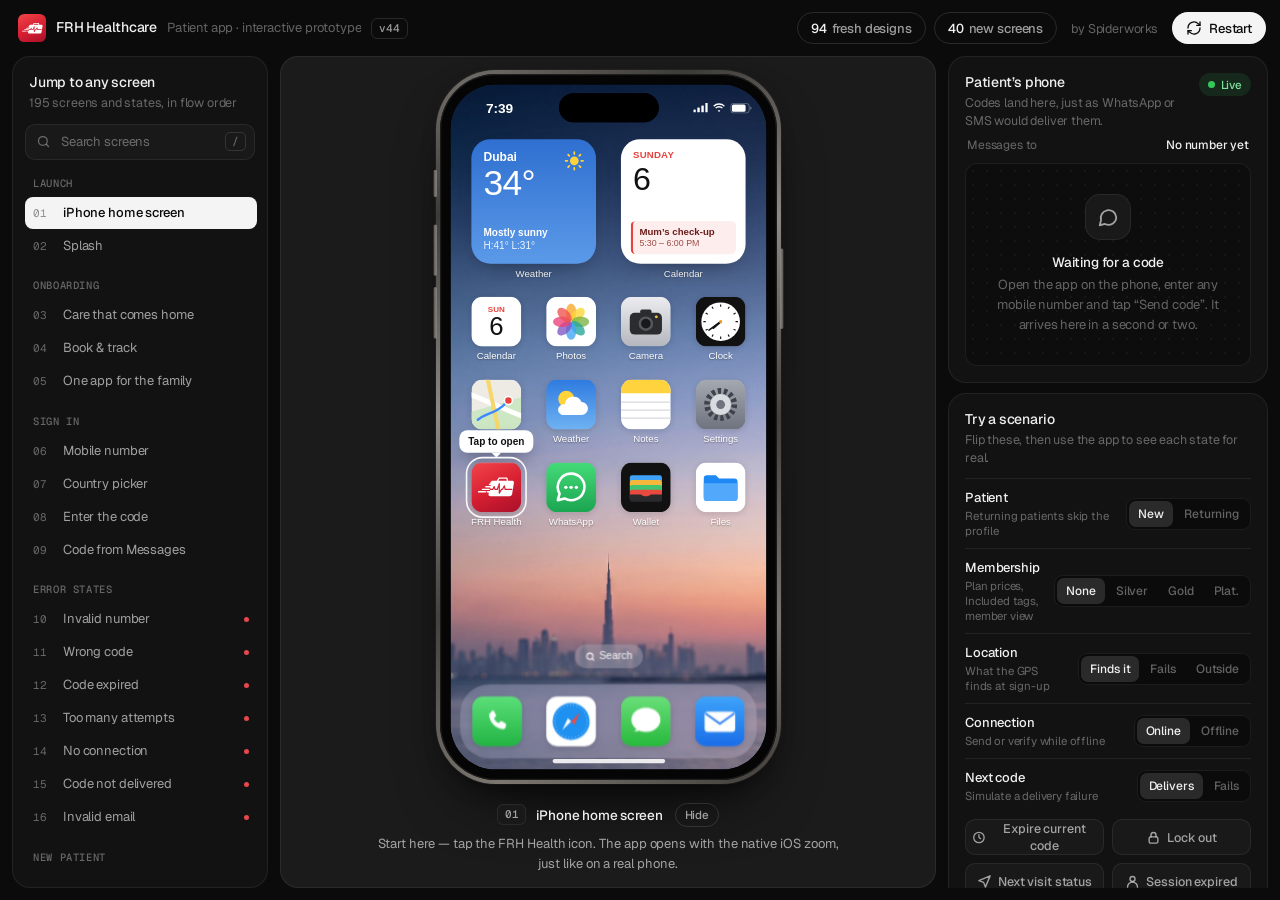
==== commit 6d22d257: "Publish FRH prototype Final v44" ====
--- a/index.html
+++ b/index.html
@@ -65,7 +65,7 @@
   </div>
   <div class="tb-right">
     <button type="button" id="v24CountBtn" class="tb-chip tb-new" title="Fresh designs to make, excluding duplicates and states"><b>89</b> fresh designs</button>
-    <button type="button" id="newScrBtn" class="tb-chip tb-new" title="Screens and pop-ups added since the client dev-team PDF"><b>42</b> new screens</button>
+    <button type="button" id="newScrBtn" class="tb-chip tb-new" title="Screens and pop-ups added since the client dev-team PDF"><b>40</b> new screens</button>
     <span class="tb-meta">by Spiderworks</span>
     <button class="tb-btn" id="restartBtn" type="button"></button>
   </div>
@@ -130,7 +130,7 @@
 <script src="js/v40-loc.js?f=51"></script>
 <script src="js/v42-rewards.js?f=55"></script>
 <script src="js/panel.js?f=56"></script>
-<script src="js/new-screens.js?f=59"></script>
+<script src="js/new-screens.js?f=60"></script>
 <script src="js/v24-count.js?f=53"></script>
 </body>
 </html>
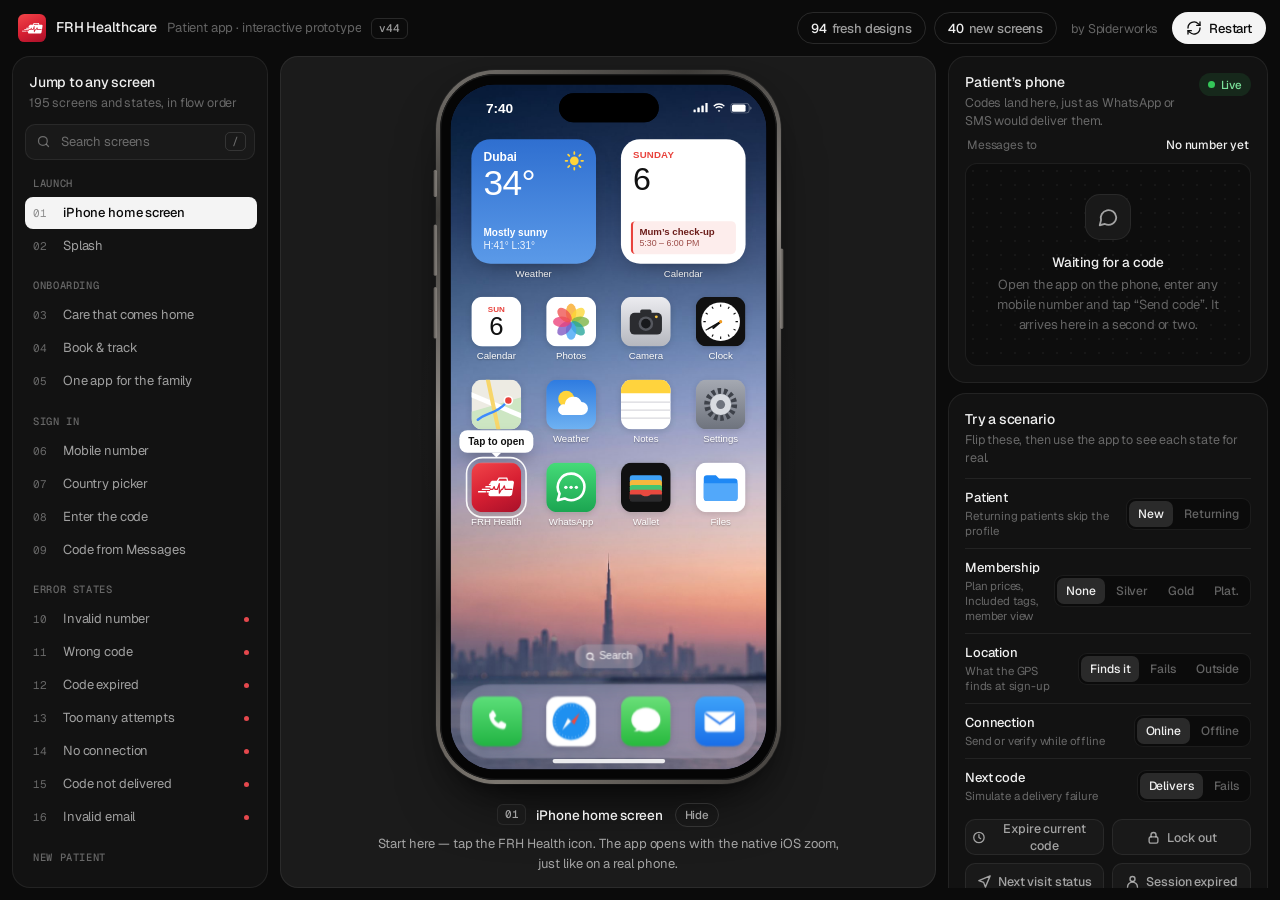
==== commit b3e549d5: "Publish FRH prototype Final v44" ====
--- a/index.html
+++ b/index.html
@@ -51,7 +51,7 @@
 <link rel="stylesheet" href="css/v41.css?f=52">
 <link rel="stylesheet" href="css/v42.css?f=55">
 <link rel="stylesheet" href="css/v43.css?f=56">
-<link rel="stylesheet" href="css/v34-shell.css?f=59">
+<link rel="stylesheet" href="css/v34-shell.css?f=61">
 </head>
 <body>
 <header class="topbar">
@@ -130,7 +130,7 @@
 <script src="js/v40-loc.js?f=51"></script>
 <script src="js/v42-rewards.js?f=55"></script>
 <script src="js/panel.js?f=56"></script>
-<script src="js/new-screens.js?f=60"></script>
+<script src="js/new-screens.js?f=61"></script>
 <script src="js/v24-count.js?f=53"></script>
 </body>
 </html>
--- a/css/v34-shell.css
+++ b/css/v34-shell.css
@@ -181,6 +181,18 @@
   .panel-l{order:3;height:72vh}
   .tb-chip{display:none}
 }
-/* v44: the new-screens drawer splits into Screens and Pop-ups */
-.ns-box h3.ns-sec{margin:22px 0 2px;padding-top:14px;border-top:1px solid var(--k-line);font:500 14px var(--k-font);letter-spacing:-.01em;color:var(--k-text)}
-.ns-box h3.ns-sec:first-of-type{margin-top:6px;padding-top:0;border-top:0}
+/* v44: the new-screens drawer: sticky header with tabs, then New screens, New pop-ups, Already there */
+.ns-ov .ns-box{padding-top:0}
+.ns-top{position:sticky;top:0;z-index:2;margin:0 -18px;padding:18px 18px 12px;background:var(--k-panel);border-bottom:1px solid var(--k-line)}
+.ns-top .ns-h{margin:0;padding:0;border:0}
+.ns-tabs{display:flex;gap:6px;margin-top:12px}
+.ns-tabs button{flex:1;display:flex;align-items:center;justify-content:center;gap:6px;height:34px;border-radius:99px;border:1px solid var(--k-line-2);background:transparent;color:var(--k-dim, #A1A1A1);font:500 12.5px var(--k-font);cursor:pointer;white-space:nowrap}
+.ns-tabs button b{font-weight:600;color:var(--k-text)}
+.ns-tabs button:hover{border-color:var(--k-faint)}
+.ns-tabs button.on{background:var(--k-text);border-color:var(--k-text);color:var(--k-bg, #0B0B0B)}
+.ns-tabs button.on b{color:var(--k-bg, #0B0B0B)}
+.ns-box h3.ns-sec{margin:26px 0 0;padding-top:16px;border-top:1px solid var(--k-line);font:500 15px var(--k-font);letter-spacing:-.01em;color:var(--k-text);scroll-margin-top:8px}
+.ns-box h3.ns-sec#ns-s{margin-top:14px;padding-top:0;border-top:0}
+.ns-box h3.ns-sec small{display:block;margin-top:4px;font:400 12px var(--k-font);color:var(--k-faint)}
+.ns-pops .ns-row{align-items:flex-start}
+.ns-pops .ns-row em{margin-top:1px}
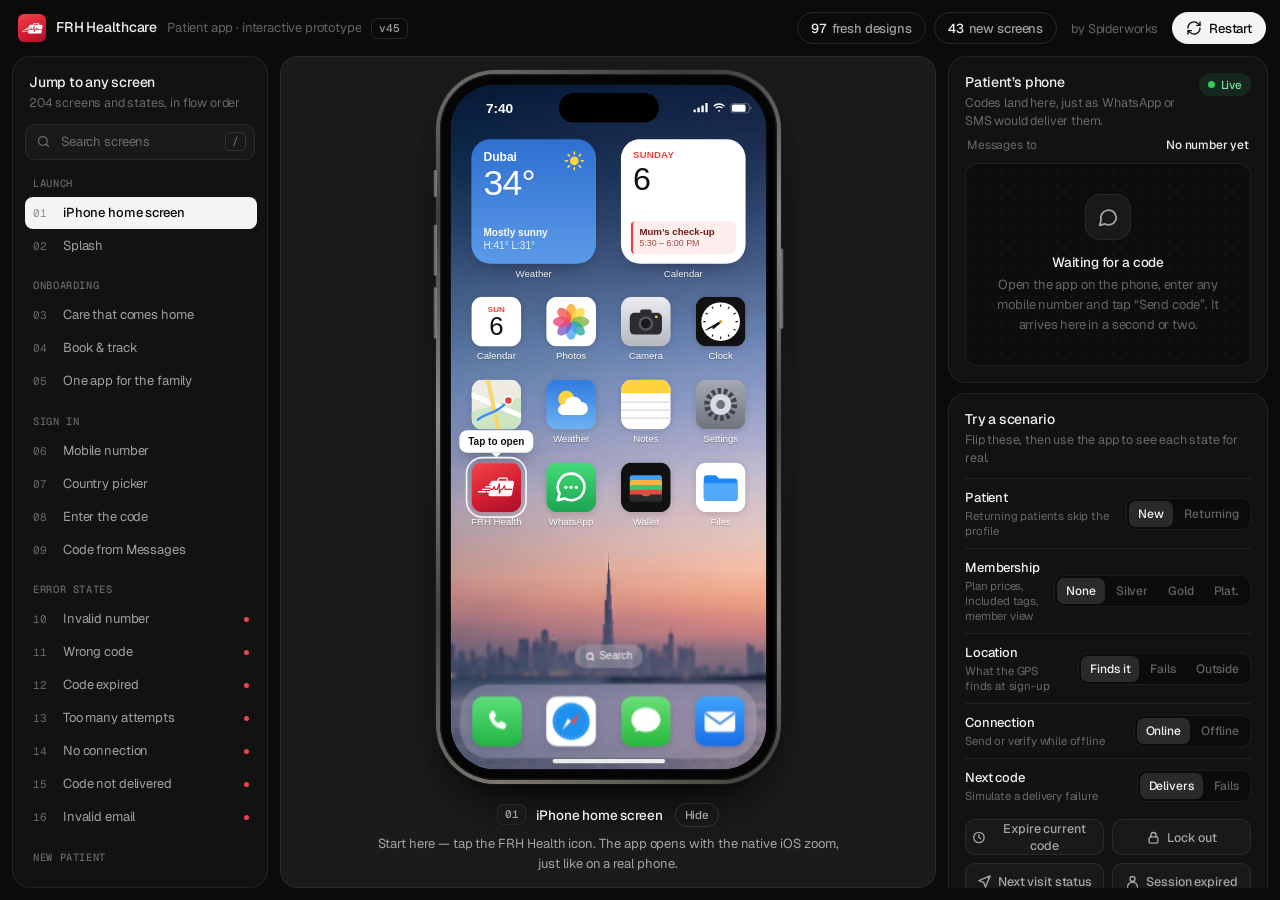
==== commit 54727c99: "Publish FRH prototype Final v45" ====
--- a/index.html
+++ b/index.html
@@ -5,7 +5,7 @@
 <meta http-equiv="cache-control" content="no-cache, no-store, must-revalidate">
 <meta http-equiv="pragma" content="no-cache">
 <meta name="viewport" content="width=device-width, initial-scale=1">
-<title>FRH Healthcare — Final v44</title>
+<title>FRH Healthcare — Final v45</title>
 <meta name="description" content="Final interactive prototype of the FRH Healthcare patient app: the agency design with the necessary items from the client dev-team spec.">
 <link rel="icon" href="data:image/svg+xml,%3Csvg xmlns=%22http://www.w3.org/2000/svg%22 viewBox=%220 0 48 48%22%3E%3Crect width=%2248%22 height=%2248%22 rx=%2211%22 fill=%22%23D71F32%22/%3E%3Cg transform=%22translate(5.2 12.6) scale(0.192)%22%3E%3Cpath fill=%22%23fff%22 fill-rule=%22evenodd%22 d=%22M157.39 9.79 L156.94 9.01 L156.3 8.37 L155.73 8.01 L155.31 7.83 L154.43 7.66 L112.8 7.65 L112.14 7.71 L111.5 7.9 L110.91 8.21 L110.56 8.48 L109.97 9.13 L100.57 24.7 L79.36 24.7 L77.84 24.8 L76.32 25.09 L75.56 25.31 L74.82 25.58 L73.36 26.24 L71.98 27.08 L71.32 27.55 L70.09 28.62 L69.51 29.2 L68.48 30.45 L68.02 31.11 L67.22 32.5 L66.6 33.96 L66.36 34.7 L66.02 36.2 L65.25 41 L61.5 41.01 L60.78 41.13 L60.09 41.39 L59.28 41.93 L58.63 42.67 L58.2 43.54 L58.01 44.5 L58.03 45.24 L58.13 45.72 L58.29 46.19 L58.63 46.83 L59.1 47.4 L59.47 47.73 L60.31 48.21 L60.78 48.37 L61.5 48.49 L67.33 48.52 L68.11 48.76 L68.65 49.12 L68.98 49.48 L69.31 50.04 L69.48 50.67 L69.49 51.16 L69.41 51.65 L69.17 52.25 L68.88 52.65 L68.39 53.08 L67.8 53.37 L67 53.5 L42.9 53.5 L42.12 53.58 L41.37 53.8 L40.68 54.17 L39.89 54.86 L39.44 55.5 L39.11 56.21 L38.91 57.24 L38.93 58.02 L39.2 59.03 L39.73 59.94 L40.46 60.67 L41.37 61.2 L42.38 61.47 L61.97 61.5 L61.96 61.55 L64.05 61.55 L64.66 61.61 L65.26 61.79 L65.62 61.97 L66.13 62.33 L66.55 62.78 L66.78 63.12 L67.03 63.69 L67.17 64.29 L67.19 64.91 L67.09 65.52 L66.96 65.91 L66.67 66.45 L66.28 66.93 L65.8 67.32 L65.26 67.61 L64.66 67.79 L64.05 67.85 L77.05 67.85 L83.89 54.23 L84.45 53.61 L85.15 53.16 L85.53 53 L86.15 52.87 L86.98 52.89 L87.58 53.04 L88.32 53.43 L88.93 54 L89.37 54.7 L93.34 67.85 L101.25 67.85 L111.09 39.28 L111.51 38.57 L111.93 38.12 L112.26 37.88 L112.8 37.59 L113.19 37.46 L113.6 37.38 L114.21 37.36 L114.82 37.46 L115.4 37.68 L115.75 37.88 L116.23 38.28 L116.62 38.75 L116.91 39.3 L117.09 39.89 L117.14 40.29 L117.15 79.3 L122.76 69.44 L123.26 68.78 L123.57 68.51 L124.1 68.18 L124.68 67.96 L125.09 67.88 L129.12 67.85 L138.33 50.82 L138.86 50.19 L139.36 49.81 L139.91 49.54 L140.72 49.36 L141.34 49.37 L141.75 49.44 L142.14 49.56 L142.7 49.85 L143.03 50.09 L143.46 50.54 L143.8 51.06 L143.96 51.44 L147.54 67.85 L180.91 67.88 L181.71 68.09 L182.42 68.5 L182.87 68.92 L183.12 69.25 L183.48 69.99 L183.64 70.79 L183.59 71.61 L183.41 72.21 L183.23 72.58 L182.73 73.23 L182.25 73.62 L181.71 73.91 L181.11 74.09 L180.5 74.15 L145 74.15 L144.19 74.05 L143.62 73.83 L142.94 73.39 L142.4 72.78 L142.03 72.06 L139.72 61.49 L133.77 72.5 L133.42 73.02 L133.12 73.33 L132.61 73.71 L132.24 73.9 L131.63 74.09 L131 74.15 L127.33 74.15 L116.63 92.93 L116.09 93.56 L115.41 94.02 L114.63 94.29 L113.8 94.34 L113.19 94.25 L112.61 94.03 L112.09 93.7 L111.78 93.43 L111.38 92.95 L111.18 92.6 L110.96 92.02 L110.86 91.41 L110.85 59.33 L106.41 72.22 L105.99 72.93 L105.41 73.5 L104.89 73.83 L104.11 74.09 L103.5 74.15 L91 74.15 L90.2 74.05 L89.46 73.75 L88.96 73.4 L88.54 72.97 L88.05 72.1 L85.77 64.51 L81.72 72.59 L81.07 73.38 L80.2 73.91 L79.61 74.09 L79 74.15 L59.95 74.15 L62.49 74.19 L63.06 74.28 L63.92 74.67 L64.62 75.32 L64.92 75.81 L65.12 76.34 L65.21 76.91 L65.2 77.48 L65.07 78.04 L64.83 78.56 L64.5 79.03 L64.08 79.42 L63.24 79.87 L62.49 80.01 L49.48 80.03 L48.47 80.3 L47.78 80.67 L47.17 81.17 L46.67 81.78 L46.3 82.47 L46.08 83.22 L46 84 L46.08 84.78 L46.41 85.77 L46.83 86.44 L47.36 87.01 L48 87.46 L48.96 87.86 L49.74 87.99 L57.73 88 L56.42 96.35 L56.38 97.84 L56.43 98.58 L56.53 99.3 L56.89 100.69 L57.43 101.99 L58.15 103.18 L59.05 104.25 L60.1 105.16 L60.67 105.56 L61.28 105.91 L62.58 106.49 L63.97 106.88 L64.69 107 L66.17 107.1 L169.02 107.1 L170.54 107 L172.06 106.71 L172.82 106.49 L174.3 105.91 L175.72 105.16 L176.4 104.72 L177.69 103.73 L178.3 103.18 L179.4 101.99 L179.9 101.35 L180.78 100 L181.16 99.3 L181.78 97.84 L182.03 97.1 L182.36 95.6 L191.87 36.2 L191.96 35.45 L192.01 33.96 L191.85 32.5 L191.7 31.8 L191.25 30.45 L190.95 29.81 L190.23 28.62 L189.33 27.55 L188.29 26.64 L187.1 25.89 L185.81 25.31 L184.42 24.92 L183.69 24.8 L182.21 24.7 L161.37 24.7ZM114.75 14.55 L151.54 14.55 L154.23 24.7 L108.63 24.7ZM61.14 73.97 L62.08 73.69 L62.58 73.38 L63.01 72.98 L63.35 72.5 L63.59 71.96 L63.75 71 L63.69 70.41 L63.52 69.85 L63.24 69.33 L62.87 68.88 L62.08 68.31 L61.53 68.1 L60.95 68.01 L23.05 68.01 L22.1 68.23 L21.58 68.51 L21.13 68.88 L20.76 69.33 L20.48 69.85 L20.26 70.8 L20.28 71.39 L20.41 71.96 L20.65 72.5 L20.99 72.98 L21.42 73.38 L21.92 73.69 L22.47 73.9 L23.05 73.99ZM40.02 87.97 L40.54 87.86 L41.27 87.59 L41.94 87.17 L42.51 86.64 L42.96 86 L43.29 85.29 L43.47 84.52 L43.5 84 L43.47 83.48 L43.29 82.71 L42.96 82 L42.51 81.36 L41.94 80.83 L41.27 80.41 L40.54 80.14 L40.02 80.03 L3.74 80.01 L2.96 80.14 L2.47 80.3 L1.78 80.67 L1.36 80.99 L0.83 81.56 L0.41 82.23 L0.21 82.71 L0.03 83.48 L0.01 84.26 L0.14 85.04 L0.41 85.77 L0.83 86.44 L1.36 87.01 L2 87.46 L2.71 87.79 L3.48 87.97Z%22/%3E%3C/g%3E%3C/svg%3E">
 <link rel="preconnect" href="https://fonts.googleapis.com">
@@ -51,6 +51,7 @@
 <link rel="stylesheet" href="css/v41.css?f=52">
 <link rel="stylesheet" href="css/v42.css?f=55">
 <link rel="stylesheet" href="css/v43.css?f=56">
+<link rel="stylesheet" href="css/v45.css?f=63">
 <link rel="stylesheet" href="css/v34-shell.css?f=61">
 </head>
 <body>
@@ -61,7 +62,7 @@
       <strong>FRH Healthcare</strong>
       <span>Patient app · interactive prototype</span>
     </div>
-    <span class="tb-ver">v44</span>
+    <span class="tb-ver">v45</span>
   </div>
   <div class="tb-right">
     <button type="button" id="v24CountBtn" class="tb-chip tb-new" title="Fresh designs to make, excluding duplicates and states"><b>89</b> fresh designs</button>
@@ -102,7 +103,7 @@
 
 <script src="js/icons.js?f=52"></script>
 <script src="js/data.js?f=19"></script>
-<script src="js/data-book.js?f=19"></script>
+<script src="js/data-book.js?f=63"></script>
 <script src="js/data-profile.js?f=19"></script>
 <script src="js/data-chat.js?f=19"></script>
 <script src="js/core.js?f=43"></script>
@@ -114,9 +115,9 @@
 <script src="js/screens-chat.js?f=19"></script>
 <script src="js/dev-changes.js?f=19"></script>
 <script src="js/dev-auth.js?f=19"></script>
-<script src="js/dev-home.js?f=19"></script>
-<script src="js/dev-book.js?f=56"></script>
-<script src="js/dev-appt.js?f=48"></script>
+<script src="js/dev-home.js?f=63"></script>
+<script src="js/dev-book.js?f=65"></script>
+<script src="js/dev-appt.js?f=65"></script>
 <script src="js/dev-profile.js?f=53"></script>
 <script src="js/dev-member.js?f=19"></script>
 <script src="js/v15-nav.js?f=19"></script>
@@ -129,8 +130,8 @@
 <script src="js/v39-cards.js?f=49"></script>
 <script src="js/v40-loc.js?f=51"></script>
 <script src="js/v42-rewards.js?f=55"></script>
-<script src="js/panel.js?f=56"></script>
-<script src="js/new-screens.js?f=61"></script>
-<script src="js/v24-count.js?f=53"></script>
+<script src="js/panel.js?f=63"></script>
+<script src="js/new-screens.js?f=63"></script>
+<script src="js/v24-count.js?f=63"></script>
 </body>
 </html>
--- a/css/v45.css
+++ b/css/v45.css
@@ -0,0 +1,130 @@
+/* Final v45: the cart as visits and packages, and the package on the booking */
+
+/* card header: what it is, and what it costs */
+.v45-card{padding:14px 14px 0}
+.v45-h{display:flex;align-items:center;justify-content:space-between;gap:10px;margin:2px 0 12px}
+.v45-eb{display:inline-flex;align-items:center;gap:6px;font:700 11px/1 var(--font);letter-spacing:.09em;text-transform:uppercase;color:var(--ink)}
+.v45-eb svg{color:var(--red)}
+.v45-eb i{font-style:normal;font-weight:600;letter-spacing:0;text-transform:none;color:var(--muted);margin-left:2px;padding-left:8px;border-left:1px solid #DADADA}
+.v45-tot{font:700 15px/1.2 var(--font);color:var(--ink);white-space:nowrap}
+
+/* location and time, once for the whole visit */
+.v45-logi{border-radius:16px;background:var(--hh-soft, #F4F4F4);padding:0 12px}
+.v45-lr{display:flex;align-items:center;gap:11px;width:100%;min-height:56px;padding:9px 0;border:0;background:none;text-align:left;cursor:pointer;font-family:var(--font);color:var(--ink)}
+.v45-lr+.v45-lr{border-top:1px solid rgba(0,0,0,.06)}
+.v45-li{width:32px;height:32px;border-radius:10px;background:#fff;display:grid;place-items:center;flex:none;color:var(--ink-2)}
+.v45-lr .mid{flex:1;min-width:0;display:flex;flex-direction:column;gap:2px}
+.v45-lr small{font-size:11px;font-weight:600;color:var(--muted)}
+.v45-lr b{font-size:13.5px;font-weight:600;line-height:1.3;white-space:nowrap;overflow:hidden;text-overflow:ellipsis}
+.v45-lr b s{color:var(--muted)}
+.v45-lr.warn .v45-li{background:var(--warn-bg);color:var(--warn)}
+.v45-lr.warn b{color:var(--warn)}
+.v45-chev{color:#9A9A9A;display:grid;place-items:center;flex:none}
+
+/* each service in the visit, with who it is for */
+.v45-lines{margin-top:2px}
+.v45-line{display:flex;align-items:flex-start;gap:12px;width:100%;padding:13px 0;border:0;border-bottom:1px solid #F0F0F0;background:none;text-align:left;cursor:pointer;font-family:var(--font);color:var(--ink);border-radius:0}
+.v45-th{width:46px;height:46px;border-radius:13px;object-fit:cover;flex:none;background:#EEE}
+.v45-line .mid{flex:1;min-width:0;display:flex;flex-direction:column;gap:4px;padding-top:1px}
+.v45-line .mid b{font-size:14px;font-weight:600;line-height:1.3}
+.v45-line .s-opts{font-size:11.5px;color:var(--red-800, #8C1C2B);font-weight:600}
+.v45-who{display:flex;align-items:flex-start;gap:5px;font-size:12px;line-height:1.4;color:var(--ink-2)}
+.v45-who svg{flex:none;margin-top:2px;color:var(--muted)}
+.v45-nm{white-space:nowrap}
+.v45-need{display:flex;align-items:center;gap:4px;font-size:11.5px;font-weight:600;color:var(--warn)}
+.v45-pr{display:flex;flex-direction:column;align-items:flex-end;gap:3px;flex:none;text-align:right;padding-top:1px}
+.v45-pr b{font-size:14px;font-weight:700;white-space:nowrap}
+.v45-pr small,.v45-pr s{font-size:11px;color:var(--muted);white-space:nowrap}
+.v45-pr .v45-x{color:var(--warn);font-weight:600}
+.v45-flash{animation:sFlash 1.6s ease both}
+.v45-add{display:flex;align-items:center;gap:9px;width:100%;min-height:46px;padding:10px 0;border:0;background:none;cursor:pointer;font:600 13px var(--font);color:var(--ink);text-align:left}
+.v45-addi{width:22px;height:22px;border-radius:50%;background:var(--ink);color:#fff;display:grid;place-items:center;flex:none}
+.v45-card .s-flag{margin-top:10px}
+.v45-card .s-ifoot{margin-top:0}
+
+/* package: title, then its appointments as numbered steps */
+.v45-pt{display:flex;align-items:center;gap:12px;margin:0 0 12px}
+.v45-pt .mid{flex:1;min-width:0;display:flex;flex-direction:column;gap:3px}
+.v45-pt b{font-size:15px;font-weight:700;line-height:1.3}
+.v45-pt small{font-size:12px;color:var(--muted)}
+.v45-sess{margin-top:14px}
+.v45-sh{display:flex;align-items:center;gap:10px;margin-bottom:2px}
+.v45-sh b{font-size:13.5px;font-weight:700}
+.v45-bar{flex:1;display:flex;gap:4px;max-width:120px;margin-left:auto}
+.v45-bar i,.t-pkbar i{flex:1;height:5px;border-radius:3px;background:#E6E6E6}
+.v45-bar i.on,.t-pkbar i.on{background:var(--ink)}
+.v45-sh small{font-size:11.5px;font-weight:600;color:var(--muted);white-space:nowrap}
+.v45-sr{position:relative;display:flex;align-items:center;gap:12px;width:100%;min-height:54px;padding:8px 0;border:0;background:none;text-align:left;cursor:pointer;font-family:var(--font);color:var(--ink)}
+.v45-sr:not(:last-child)::after,.t-pkr:not(:last-child)::after{content:"";position:absolute;left:13px;top:calc(50% + 16px);height:calc(100% - 32px);width:2px;border-radius:2px;background:#E4E4E4}
+.v45-sn,.t-pkn{width:28px;height:28px;border-radius:50%;display:grid;place-items:center;flex:none;font:700 12px/1 var(--font);background:#fff;color:#8A8A8A;border:1.5px dashed #C9C9C9}
+.v45-sr.on .v45-sn,.t-pkr.on .t-pkn{background:var(--ink);color:#fff;border:1.5px solid var(--ink)}
+.v45-sr.warn .v45-sn{border-color:var(--warn);color:var(--warn);border-style:solid}
+.v45-sr .mid{flex:1;min-width:0;display:flex;flex-direction:column;gap:2px}
+.v45-sr small{display:flex;align-items:center;gap:6px;font-size:11px;font-weight:600;color:var(--muted)}
+.v45-sr small em{font-style:normal;font-size:10px;font-weight:700;line-height:1;padding:3px 7px;border-radius:99px;background:var(--red-50);color:var(--red)}
+.v45-sr b{font-size:13.5px;font-weight:600}
+.v45-sr.later b{color:var(--muted);font-weight:500}
+.v45-sr.warn b{color:var(--warn)}
+.v45-pick{flex:none;font:600 12px/1 var(--font);padding:8px 13px;border-radius:99px;background:var(--hh-soft, #F2F2F2);color:var(--ink)}
+.v45-sr.warn .v45-pick{background:var(--ink);color:#fff}
+.v45-hint{display:flex;align-items:flex-start;gap:6px;margin:4px 0 4px;font-size:11.5px;line-height:1.45;color:var(--muted)}
+.v45-hint svg{flex:none;margin-top:1px}
+
+/* the sheet */
+.v45-sheet .s-es-body{max-height:560px}
+.v45-sheet .v45-days{margin:0 -4px;padding:0 4px 2px}
+.date-chip.v45-has{position:relative}
+.date-chip.v45-has::after{content:"";position:absolute;left:50%;bottom:4px;width:4px;height:4px;margin-left:-2px;border-radius:50%;background:var(--ink)}
+.date-chip.v45-has.on::after{background:var(--red)}
+.v45-sug{display:flex;align-items:center;gap:10px;width:100%;padding:10px;border:1.5px solid var(--line);border-radius:var(--r-mid);background:#fff;cursor:pointer;text-align:left;font-family:var(--font);color:var(--ink)}
+.v45-sug .mid{flex:1;min-width:0;display:flex;flex-direction:column;gap:1px}
+.v45-sug small{font-size:11.5px;color:var(--muted);font-weight:600}
+.v45-sug b{font-size:14px;font-weight:600}
+.v45-later{width:100%;margin-top:16px}
+.v45-sheet .s-hint{margin-top:10px}
+.v45-pp{border:1px solid var(--line);border-radius:16px;padding:12px;margin-bottom:10px}
+.v45-pph{display:flex;align-items:center;gap:10px}
+.v45-pph .mid{flex:1;min-width:0;display:flex;flex-direction:column;gap:1px}
+.v45-pph b{font-size:14px;font-weight:600}
+.v45-pph small{font-size:12px;color:var(--muted)}
+.v45-ppr{font:700 13px var(--font);white-space:nowrap}
+.v45-pph .s-x{width:28px;height:28px}
+.v45-ppa{display:flex;flex-wrap:wrap;gap:6px;margin-top:10px}
+.v45-ppa button{display:inline-flex;align-items:center;gap:6px;height:32px;max-width:100%;padding:0 12px;border:0;border-radius:99px;background:var(--hh-soft, #F2F2F2);font:600 12px var(--font);color:var(--ink);cursor:pointer;white-space:nowrap;overflow:hidden;text-overflow:ellipsis}
+.v45-ppa button svg{flex:none}
+.v45-ppa button.warn{background:var(--warn-bg);color:var(--warn)}
+.v45-sheet .v45-dup{display:flex;align-items:center;gap:10px;width:100%;margin:2px 0 0;padding:11px 12px;border:0;border-radius:14px;background:var(--hh-soft, #F2F2F2);font:700 13px var(--font);color:var(--ink);cursor:pointer;text-align:left}
+.v45-sheet .v45-dup .mid{flex:1;min-width:0}
+.v45-sheet .v45-dup b{font-weight:700;color:var(--muted);white-space:nowrap}
+.v45-sheet .v45-dup .s-dupi{background:var(--ink)}
+.v45-rmall{display:flex;align-items:center;justify-content:center;gap:6px;width:100%;height:44px;margin-top:6px;border:0;background:none;font:600 13px var(--font);color:var(--red);cursor:pointer}
+
+/* booked: the package note on the success screen */
+.v45-pknote{align-items:flex-start}
+.v45-pknote b{color:var(--ink)}
+
+/* booking details: the package and its appointments */
+.t-pkg{background:#fff;border:1px solid var(--line);border-radius:var(--r-card);padding:14px 14px 12px}
+.t-pkh{display:flex;align-items:center;gap:12px}
+.t-pkt{flex:1;min-width:0;display:flex;flex-direction:column;gap:2px}
+.t-pkt b{font-size:14.5px;font-weight:700}
+.t-pkt small{font-size:12px;color:var(--muted)}
+.t-pkbar{display:flex;gap:4px;margin:14px 0 4px}
+.t-pkr{position:relative;display:flex;align-items:center;gap:12px;width:100%;min-height:54px;padding:8px 0;border:0;background:none;text-align:left;font-family:var(--font);color:var(--ink);cursor:pointer}
+.t-pkr.me{cursor:default}
+.t-pkr.me .t-pkn{box-shadow:0 0 0 3px var(--red-100)}
+.t-pkr>svg{color:#9A9A9A;flex:none}
+.t-pkm{flex:1;min-width:0;display:flex;flex-direction:column;gap:2px}
+.t-pkm small{font-size:11px;font-weight:600;color:var(--muted)}
+.t-pkm b{font-size:13.5px;font-weight:600}
+.t-pkr.later{cursor:default}
+.t-pkr.later b{color:var(--muted);font-weight:500}
+.t-pkr .mini-btn.soft{background:var(--hh-soft, #F2F2F2);color:var(--ink);box-shadow:none}
+.t-pkf{display:flex;align-items:flex-start;gap:6px;margin:8px 0 0;padding-top:10px;border-top:1px solid #F1F1F1;font-size:11.5px;line-height:1.45;color:var(--muted)}
+.t-pkf svg{flex:none;margin-top:1px}
+.t-order{padding:4px 14px}
+.t-ord{display:flex;align-items:center;gap:12px;width:100%;min-height:64px;padding:10px 0;border:0;background:none;text-align:left;font-family:var(--font);color:var(--ink);cursor:pointer}
+.t-ord+.t-ord{border-top:1px solid #F1F1F1}
+.t-ord .tile{width:38px;height:38px;flex:none}
+.t-ord>svg{color:#9A9A9A;flex:none}
+.t-ord .t-pkm em{font-style:normal;font-size:12px;color:var(--muted)}
